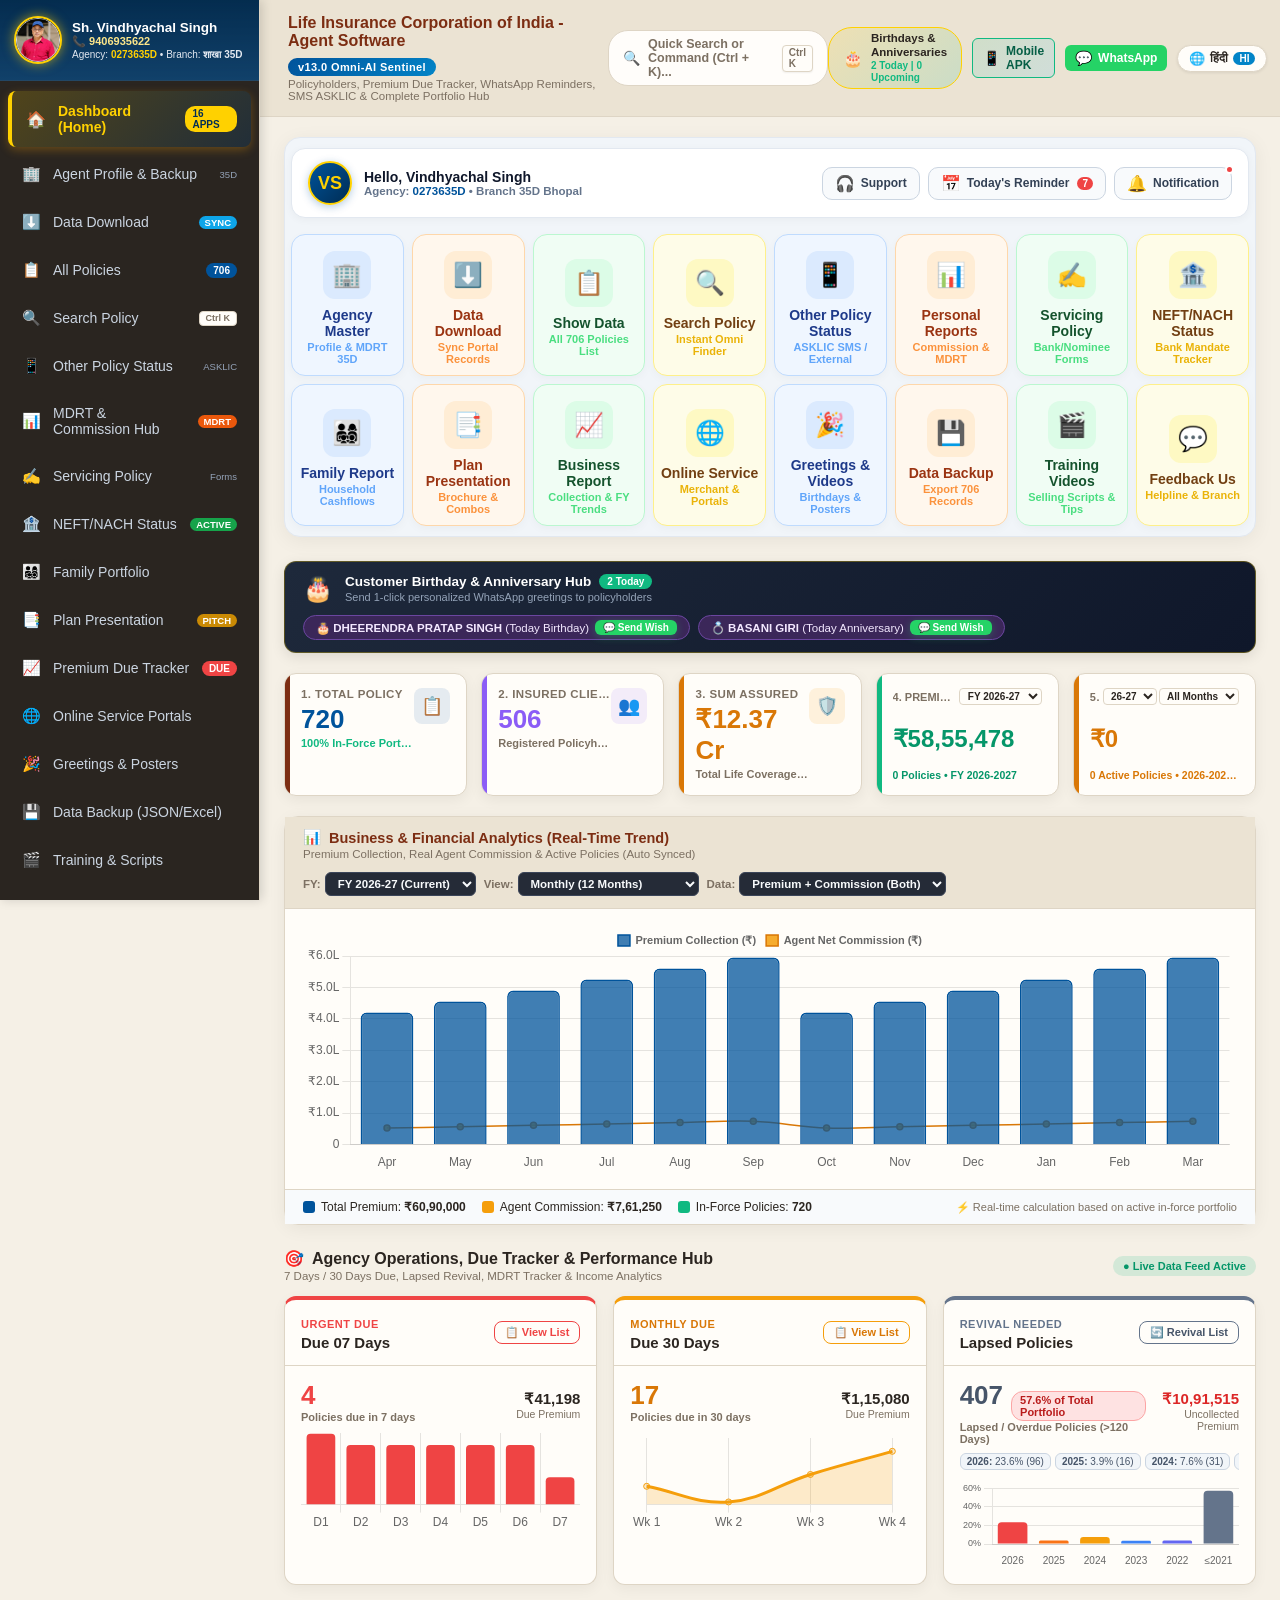
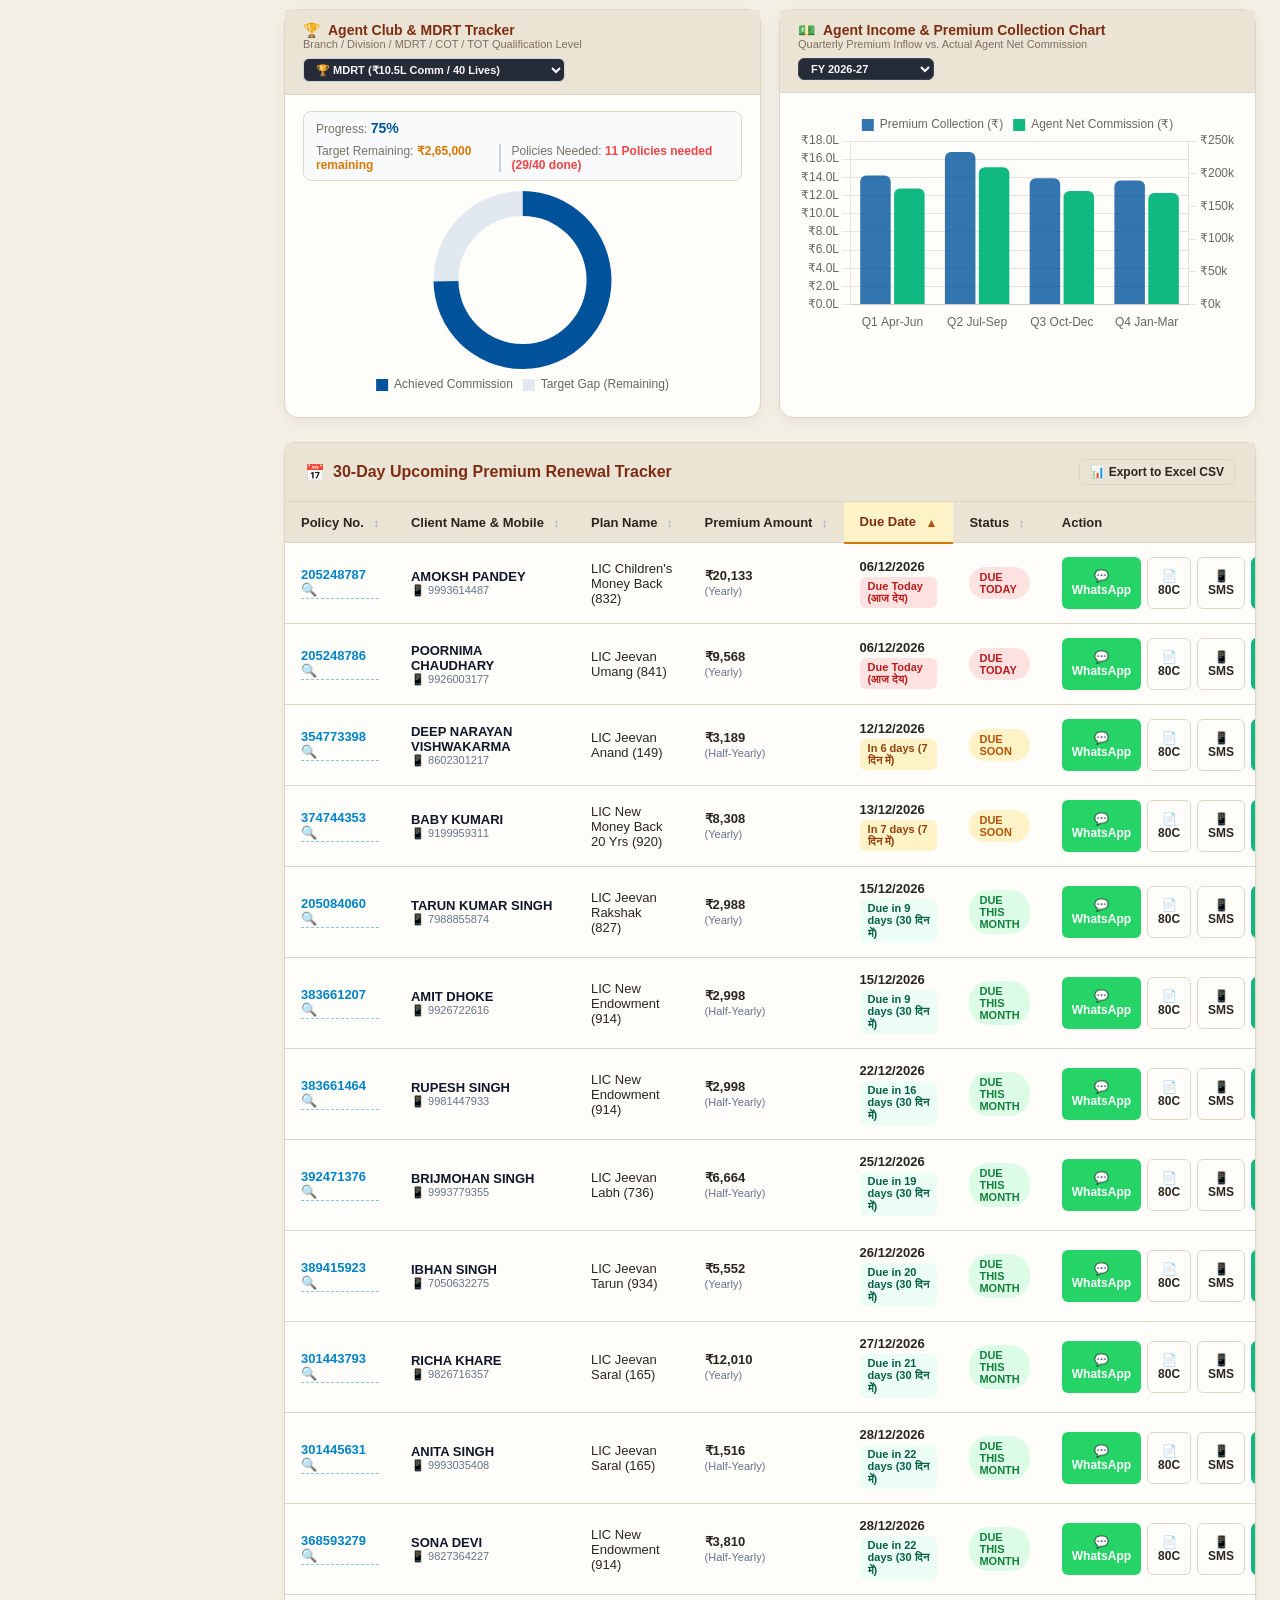
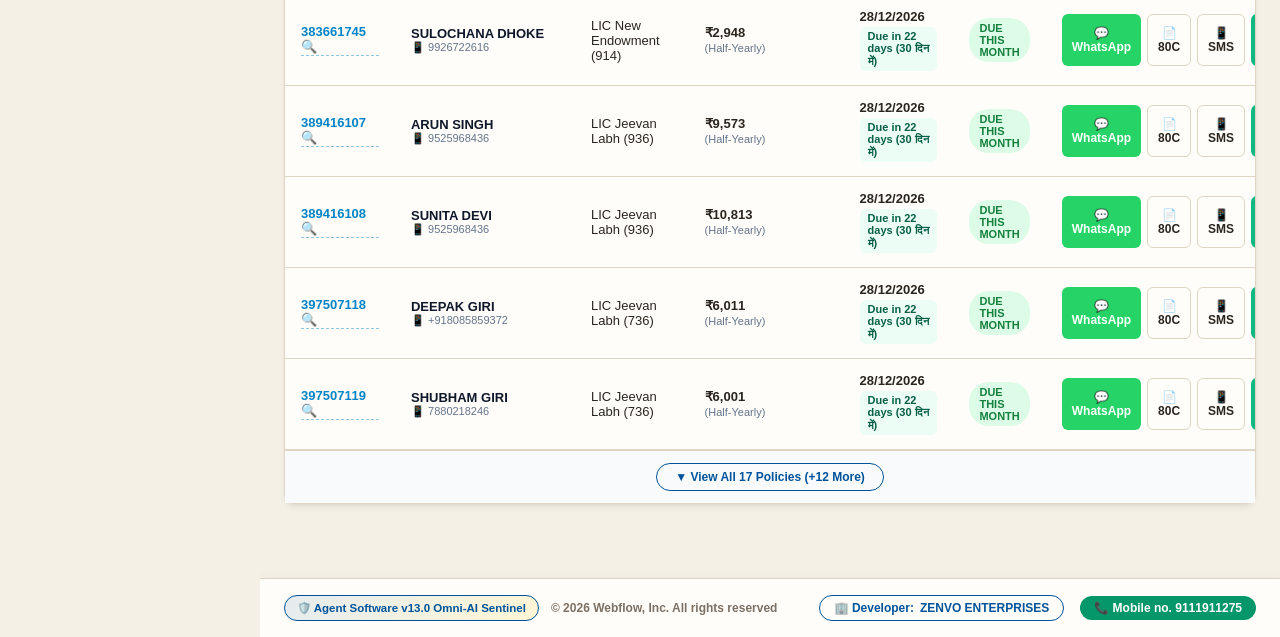
==== index.html @ a11f3ca5 "LIC Agent Software v14.0 Apex Quantum (Ready for Vercel & GitHub Deployment)" ====
﻿<!DOCTYPE html>
<html lang="en">
<head>
  <meta charset="UTF-8">
  <meta name="viewport" content="width=device-width, initial-scale=1.0">
  <title>LIC Agent Software | Life Insurance Corporation of India - Official Portal</title>
  <link rel="stylesheet" href="css/style.css?v=14.0.1793126044_14.0.1793126044_1793125895_1793123561_1793123126_1793122560_12.0">
  <link rel="stylesheet" href="css/mobile_fix.css?v=1793105446">
  <link rel="stylesheet" href="css/mobile_fix.css?v=1793105429">
  <link rel="manifest" href="manifest.json">
  <link rel="apple-touch-icon" href="data/icon-192.png">
  <meta name="apple-mobile-web-app-capable" content="yes">
  <meta name="apple-mobile-web-app-status-bar-style" content="black-translucent">
  <meta name="apple-mobile-web-app-title" content="LIC Agent Pro">
  <meta name="theme-color" content="#00539B">
  <link rel="icon" href="data/icon-192.png">

  <style>
    /* Full Responsive & High-Res PC Grid Styling */
    .leader-app-container {
      width: 100% !important;
      max-width: 100% !important;
      box-sizing: border-box !important;
    }
    .leader-top-bar {
      width: 100% !important;
      box-sizing: border-box !important;
    }
    .leader-16-grid {
      display: grid !important;
      grid-template-columns: repeat(8, 1fr) !important;
      gap: 10px !important;
      width: 100% !important;
      box-sizing: border-box !important;
    }
    @media (max-width: 1400px) {
      .leader-16-grid {
        grid-template-columns: repeat(8, 1fr) !important;
        gap: 8px !important;
      }
    }
    @media (max-width: 1100px) {
      .leader-16-grid {
        grid-template-columns: repeat(4, 1fr) !important;
        gap: 10px !important;
      }
    }
    @media (max-width: 640px) {
      .leader-16-grid {
        grid-template-columns: repeat(2, 1fr) !important;
        gap: 8px !important;
      }
    }
    .leader-tile-card {
      transition: all 0.25s cubic-bezier(0.4, 0, 0.2, 1) !important;
      min-height: 85px !important; padding: 10px 6px !important;
      display: flex !important;
      flex-direction: column !important;
      justify-content: center !important;
    }
    .leader-tile-card:hover {
      transform: translateY(-4px) scale(1.02) !important;
      box-shadow: 0 10px 25px rgba(0,0,0,0.1) !important;
    }
  </style>
</head>

<body>

  <div id="sidebarBackdrop" class="sidebar-backdrop" onclick="toggleMobileSidebar(false)"></div>
<!-- ========================================================================== -->
<!-- COMPONENT: SIDE PANEL (side_panel.html)                                     -->
<!-- Unified 360° Interconnected Agency Workflow Navigation                     -->
<!-- ========================================================================== -->

  <!-- ========================================================================== -->
<!-- COMPONENT: SIDE PANEL (side_panel.html)                                     -->
<!-- Unified & Merged 16-Tile Matching Navigation with Back Navigation          -->
<!-- ========================================================================== -->
<!-- ========================================================================== -->
<!-- COMPONENT: SIDE PANEL (side_panel.html)                                     -->
<!-- Clean, Merged, Un-numbered Sidebar Navigation (No numbers: 1., 2., etc.)     -->
<!-- ========================================================================== -->
<aside class="sidebar" id="sidebar">
  <!-- Brand / Header Profile Badge -->
  <div class="sidebar-header" style="padding:16px 14px; border-bottom:1px solid rgba(255,255,255,0.12); background:linear-gradient(180deg, rgba(0,45,84,0.9) 0%, rgba(0,83,155,0.6) 100%); cursor:pointer;" onclick="switchAppTab('tab-profile')">
    <div style="display:flex; align-items:center; gap:10px;">
      <div style="position:relative; width:48px; height:48px; border-radius:50%; overflow:hidden; border:2px solid #FFD100; box-shadow:0 0 12px rgba(255,209,0,0.6); flex-shrink:0; background:#002D54; display:flex; align-items:center; justify-content:center;">
        <img id="sidebarAgentPhotoImg" src="" alt="Sh. Vindhyachal Singh" style="width:100%; height:100%; object-fit:cover; display:none;">
        <span id="sidebarAgentAvatar" style="font-size:18px; font-weight:900; color:#FFD100;">VS</span>
      </div>
      <div style="overflow:hidden; flex:1;">
        <div id="sidebarAgentName" style="font-size:13.5px; font-weight:800; color:#fff; white-space:nowrap; overflow:hidden; text-overflow:ellipsis;">
          Sh. Vindhyachal Singh
        </div>
        <div id="sidebarAgentMobile" style="font-size:11px; color:#FDE68A; font-weight:700;">
          📞 <span>9406935622</span>
        </div>
        <div style="font-size:10px; color:#E2E8F0; margin-top:1px;">
          Agency: <strong id="sidebarAgentCode" style="color:#FFD100;">0273635D</strong> • Branch: <strong id="sidebarAgentBranch">35D</strong>
        </div>
      </div>
    </div>
  </div>

  <!-- NAVIGATION LIST: CLEAN & NATURAL (NO PREFIX NUMBERS) -->
  <ul class="nav-list" style="padding:10px 8px; margin:0; list-style:none; overflow-y:auto; flex:1;">
    
    <!-- 🏠 HOME / 16-TILE HUB -->
    <li class="nav-item">
      <a class="nav-link active" data-tab="tab-dashboard" onclick="switchAppTab('tab-dashboard')" style="background:linear-gradient(135deg, rgba(255,209,0,0.18) 0%, rgba(0,83,155,0.2) 100%); border-left:4px solid #FFD100; font-weight:800; cursor:pointer;">
        <span style="font-size:16px;">🏠</span>
        <span style="color:#FFD100; font-weight:900;">Dashboard (Home)</span>
        <span class="badge" style="background:#FFD100; color:#002D54; font-size:10px; font-weight:900; margin-left:auto;">16 APPS</span>
      </a>
    </li>

    <!-- AGENCY MASTER -->
    <li class="nav-item">
      <a class="nav-link" data-tab="tab-profile" onclick="switchAppTab('tab-profile')">
        <span style="font-size:15px;">🏢</span>
        <span>Agency Master (Profile)</span>
        <span style="font-size:9.5px; color:#94a3b8; margin-left:auto;">35D</span>
      </a>
    </li>

    <!-- DATA DOWNLOAD -->
    <li class="nav-item">
      <a class="nav-link" onclick="openModal('modalAgencyAutoSync')" style="cursor:pointer;">
        <span style="font-size:15px;">⬇️</span>
        <span>Data Download</span>
        <span class="badge" style="background:#0ea5e9; color:#fff; font-size:9.5px; padding:1px 6px; border-radius:8px; margin-left:auto;">SYNC</span>
      </a>
    </li>

    <!-- ALL POLICIES -->
    <li class="nav-item">
      <a class="nav-link" data-tab="tab-policies" onclick="switchAppTab('tab-policies')">
        <span style="font-size:15px;">📋</span>
        <span>All Policies</span>
        <span class="badge" style="background:#00539B; color:#fff; font-size:10px; font-weight:800; margin-left:auto;" id="sidePoliciesCount">706</span>
      </a>
    </li>

    <!-- SEARCH POLICY -->
    <li class="nav-item">
      <a class="nav-link" onclick="openOmniSearch()" style="cursor:pointer;">
        <span style="font-size:15px;">🔍</span>
        <span>Search Policy</span>
        <span class="spotlight-kbd" style="font-size:9px; margin-left:auto;">Ctrl K</span>
      </a>
    </li>

    <!-- OTHER POLICY STATUS -->
    <li class="nav-item">
      <a class="nav-link" onclick="openOtherPolicyStatusModal()" style="cursor:pointer;">
        <span style="font-size:15px;">📱</span>
        <span>Other Policy Status</span>
        <span style="font-size:9.5px; color:#94a3b8; margin-left:auto;">ASKLIC</span>
      </a>
    </li>

    <!-- MDRT & COMMISSION HUB -->
    <li class="nav-item">
      <a class="nav-link" data-tab="tab-mdrt" onclick="switchAppTab('tab-mdrt')">
        <span style="font-size:15px;">📊</span>
        <span>MDRT & Commission Hub</span>
        <span class="badge" style="background:#ea580c; color:#fff; font-size:9.5px; padding:1px 6px; border-radius:8px; margin-left:auto;">MDRT</span>
      </a>
    </li>

    <!-- SERVICING POLICY -->
    <li class="nav-item">
      <a class="nav-link" onclick="openServicingModal()" style="cursor:pointer;">
        <span style="font-size:15px;">✍️</span>
        <span>Servicing Policy</span>
        <span style="font-size:9.5px; color:#94a3b8; margin-left:auto;">Forms</span>
      </a>
    </li>

    <!-- NEFT / NACH STATUS -->
    <li class="nav-item">
      <a class="nav-link" onclick="openNachModal()" style="cursor:pointer;">
        <span style="font-size:15px;">🏦</span>
        <span>NEFT/NACH Status</span>
        <span class="badge" style="background:#16a34a; color:#fff; font-size:9.5px; padding:1px 6px; border-radius:8px; margin-left:auto;">ACTIVE</span>
      </a>
    </li>

    <!-- FAMILY PORTFOLIO -->
    <li class="nav-item">
      <a class="nav-link" data-tab="tab-families" onclick="switchAppTab('tab-families')">
        <span style="font-size:15px;">👨‍👩‍👧‍👦</span>
        <span>Family Portfolio</span>
      </a>
    </li>

    <!-- PLAN PRESENTATION -->
    <li class="nav-item">
      <a class="nav-link" onclick="openModal('modalPsBrochureStudio')" style="cursor:pointer;">
        <span style="font-size:15px;">📑</span>
        <span>Plan Presentation</span>
        <span class="badge" style="background:#ca8a04; color:#fff; font-size:9.5px; padding:1px 6px; border-radius:8px; margin-left:auto;">PITCH</span>
      </a>
    </li>

    <!-- PREMIUM DUE TRACKER -->
    <li class="nav-item">
      <a class="nav-link" data-tab="tab-due" onclick="switchAppTab('tab-due')">
        <span style="font-size:15px;">📈</span>
        <span>Premium Due Tracker</span>
        <span class="badge" style="background:#ef4444; color:#fff; font-size:10px; font-weight:800; margin-left:auto;" id="sideDueCount">DUE</span>
      </a>
    </li>

    <!-- ONLINE SERVICE PORTALS -->
    <li class="nav-item">
      <a class="nav-link" onclick="openModal('modalLicPortals')" style="cursor:pointer;">
        <span style="font-size:15px;">🌐</span>
        <span>Online Service Portals</span>
      </a>
    </li>

    <!-- GREETINGS & POSTERS -->
    <li class="nav-item">
      <a class="nav-link" onclick="openModal('modalBirthdayGreetings')" style="cursor:pointer;">
        <span style="font-size:15px;">🎉</span>
        <span>Greetings & Posters</span>
      </a>
    </li>

    <!-- DATA BACKUP -->
    <li class="nav-item">
      <a class="nav-link" onclick="exportBackupJson()" style="cursor:pointer;">
        <span style="font-size:15px;">💾</span>
        <span>Data Backup (JSON/Excel)</span>
      </a>
    </li>

    <!-- TRAINING & SCRIPTS -->
    <li class="nav-item">
      <a class="nav-link" onclick="openTrainingVideosModal()" style="cursor:pointer;">
        <span style="font-size:15px;">🎬</span>
        <span>Training & Scripts</span>
      </a>
    </li>

    <!-- FEEDBACK & HELPLINE -->
    <li class="nav-item">
      <a class="nav-link" onclick="openSupportModal()" style="cursor:pointer;">
        <span style="font-size:15px;">💬</span>
        <span>Feedback Us / Helpline</span>
        <span class="badge" style="background:#10b981; color:#fff; font-size:9.5px; padding:1px 6px; border-radius:8px; margin-left:auto;">HELP</span>
      </a>
    </li>

    <!-- ADVANCED TOOLS (COLLAPSIBLE / ACCORDION) -->
    <li class="nav-item has-submenu" id="menuItemAdvancedTools" style="margin-top:10px; border-top:1px dashed rgba(255,255,255,0.15); padding-top:6px;">
      <a class="nav-link" onclick="toggleSidebarSubmenu('submenuAdvancedTools')" style="cursor:pointer; display:flex; justify-content:space-between; align-items:center; opacity:0.85; font-size:12px;">
        <div style="display:flex; align-items:center; gap:8px;">
          <span>🛠️</span>
          <span>More Tools & AI Copilot</span>
        </div>
        <span style="font-size:10px;">▼</span>
      </a>
      <ul class="nav-submenu" id="submenuAdvancedTools" style="display:none; list-style:none; padding-left:14px; margin:4px 0 0 0;">
        <li style="margin-bottom:2px;">
          <a class="nav-link" data-tab="tab-plans" onclick="switchAppTab('tab-plans')" style="font-size:12px; padding:5px 8px;">
            <span>🧮</span>
            <span>All LIC Plans Calculator</span>
          </a>
        </li>
        <li style="margin-bottom:2px;">
          <a class="nav-link" data-tab="tab-customers" onclick="switchAppTab('tab-customers')" style="font-size:12px; padding:5px 8px;">
            <span>👥</span>
            <span>Policyholders (Clients)</span>
          </a>
        </li>
        <li style="margin-bottom:2px;">
          <a class="nav-link" data-tab="tab-maturity" onclick="switchAppTab('tab-maturity')" style="font-size:12px; padding:5px 8px;">
            <span>💰</span>
            <span>Maturity & SB Claims</span>
          </a>
        </li>
        <li style="margin-bottom:2px;">
          <a class="nav-link" data-tab="tab-payments" onclick="switchAppTab('tab-payments')" style="font-size:12px; padding:5px 8px;">
            <span>📄</span>
            <span>Payment Receipts Tracker</span>
          </a>
        </li>
        <li style="margin-bottom:2px;">
          <a class="nav-link" data-tab="tab-ai-copilot" onclick="switchAppTab('tab-ai-copilot')" style="font-size:12px; padding:5px 8px;">
            <span>🤖</span>
            <span>AI Copilot & HLV Desk</span>
          </a>
        </li>
        <li style="margin-bottom:2px;">
          <a class="nav-link" data-tab="tab-v12-genesis" onclick="switchAppTab('tab-v12-genesis')" style="font-size:12px; padding:5px 8px;">
            <span>📡</span>
            <span>Agency Radar Field Desk</span>
          </a>
        </li>
      </ul>
    </li>

  </ul>
</aside>



  <div class="main-wrapper">
  <header class="topbar">
  <!-- Left Side: Life Insurance Corporation of India -->
  <div style="display:flex; align-items:center; gap:12px; min-width:320px;">
    <button type="button" class="mobile-menu-btn" onclick="toggleMobileSidebar()" title="Toggle Sidebar">☰</button>
    <div class="page-title">
      <h1 style="font-size:16px; font-weight:800; margin:0; display:flex; align-items:center; gap:8px; flex-wrap:wrap;">
        <span style="color:var(--lic-blue);">Life Insurance Corporation of India</span>
        <span id="appHeaderVersionBadge" class="app-version-badge version-tag" style="font-size:11px; background:linear-gradient(135deg, #00539B, #0284c7); color:#fff; padding:3px 10px; border-radius:12px; font-weight:800; letter-spacing:0.4px;">v14.0 Apex Quantum</span>
      </h1>
      <p style="font-size:11.5px; color:var(--text-muted); margin:2px 0 0 0;">Branch 35D, Bhopal Division • Agent: Sh. Vindhyachal Singh (0273635D) • ✉️ vindhyachal02@gmail.com</p>
    </div>
  </div>

  <!-- Center: Quick Search (Spotlight Ctrl + K) -->
  <div class="topbar-spotlight-pill" onclick="openOmniSearch()" title="Quick Search Policies & Clients (Ctrl + K)" style="max-width:320px; flex:1;">
    <span style="font-size:14px; color:var(--lic-blue);">🔍</span>
    <span style="font-size:12.5px; color:var(--text-muted); font-weight:600;">Quick Search or Command (Ctrl + K)...</span>
    <kbd class="spotlight-kbd">Ctrl K</kbd>
  </div>

  <!-- Right Side: Birthdays, APK Download, WhatsApp, Language -->
  <div class="topbar-actions" style="display:flex; align-items:center; gap:10px;">
    
    <!-- Customer Birthdays and Anniversaries -->
    <div id="topHeaderBirthdayWidget" style="display:flex; align-items:center; gap:8px; background:linear-gradient(135deg, rgba(255,209,0,0.15) 0%, rgba(16,185,129,0.15) 100%); border:1px solid #FFD100; border-radius:24px; padding:4px 14px; cursor:pointer;" onclick="openBirthdayAnniversaryModal()" title="View Customer Birthdays and Anniversaries">
      <span style="font-size:16px;" class="greeting-icon-pulse">🎂</span>
      <div style="text-align:left; line-height:1.2;">
        <div style="font-size:11.5px; font-weight:800; color:var(--text-primary);">Birthdays & Anniversaries</div>
        <div style="font-size:10px; color:#10B981; font-weight:700;" id="topHeaderBdayCount">Checking...</div>
      </div>
    </div>

    <!-- Mobile APK Download Button -->
    <a href="/LIC_Agent_0273635D_Mobile.apk" download class="btn btn-outline btn-sm" style="display:flex; align-items:center; gap:6px; background:linear-gradient(135deg, rgba(16,185,129,0.12) 0%, rgba(56,189,248,0.15) 100%); border:1px solid #10b981; color:#065f46; font-weight:700; text-decoration:none;" title="Download Android Mobile APK">
      <span style="font-size:14px;">📱</span>
      <span>Mobile APK</span>
    </a>

    <!-- WhatsApp Integration Quick Button -->
    <button type="button" class="btn btn-primary btn-sm" onclick="openWhatsAppComposerModal()" style="display:flex; align-items:center; gap:6px; background:#25D366; border-color:#25D366; font-weight:700; color:#fff;" title="WhatsApp Integration - Send Instant Message">
      <span style="font-size:14px;">💬</span>
      <span>WhatsApp</span>
    </button>

    <!-- Language Switcher Button -->
    <button type="button" class="btn btn-outline btn-sm lang-toggle-btn" id="btnLangToggle" onclick="toggleAppLanguage()" title="Switch Language (English / Hindi)">
      <span style="font-size:13px;">🌐</span>
      <span id="langToggleText" style="font-weight:700;">हिंदी</span>
      <span class="lang-badge" id="langToggleBadge">HI</span>
    </button>
  </div>
</header>

  <main class="content-body">

      <!-- 1. DASHBOARD TAB -->
      <section id="tab-dashboard" class="tab-pane active">

  
  <!-- 📱 MOBILE LEADER APP 16-TILE HUB (SCREENSHOT 1 VIEW) -->
  <div class="leader-hub-wrapper" style="display:block !important; width:100%; margin-bottom:20px;">
<!-- LIC LEADER APP 16-TILE GRID & QUICK ACTION BAR (PIXEL-PERFECT AS PER MOBILE SCREENSHOT) -->
<div class="leader-app-container" style="background:#f1f5f9; border-radius:16px; padding:10px 6px; margin-bottom:24px; box-shadow:0 4px 20px rgba(0,0,0,0.06); border:1px solid #e2e8f0;">
  
  <!-- 1. TOP HEADER QUICK ACTION BAR -->
  <div class="leader-top-bar" style="background:#ffffff; border-radius:14px; padding:12px 16px; display:flex; justify-content:space-between; align-items:center; flex-wrap:wrap; gap:12px; box-shadow:0 2px 8px rgba(0,0,0,0.04); margin-bottom:16px; border:1px solid #e2e8f0;">
    <!-- Left: Agent Initials & Name -->
    <div style="display:flex; align-items:center; gap:12px; cursor:pointer;" onclick="switchAppTab('tab-profile')">
      <div style="width:44px; height:44px; border-radius:50%; background:linear-gradient(135deg, #00539b 0%, #002d54 100%); color:#ffd100; display:flex; align-items:center; justify-content:center; font-size:18px; font-weight:900; border:2px solid #ffd100; box-shadow:0 2px 8px rgba(0,83,155,0.3);">
        VS
      </div>
      <div>
        <div style="font-size:14px; font-weight:800; color:#0f172a; line-height:1.2;">Hello, Vindhyachal Singh</div>
        <div style="font-size:11.5px; color:#64748b; font-weight:600;">Agency: <span style="color:#00539b; font-weight:800;">0273635D</span> • Branch 35D Bhopal</div>
      </div>
    </div>

    <!-- Right: 3 Quick Action Pills (Support, Today's Reminder, Notification) -->
    <div style="display:flex; align-items:center; gap:8px;">
      <button type="button" class="leader-quick-btn" onclick="openSupportModal()" title="Support Helpline" style="background:#f8fafc; border:1px solid #cbd5e1; border-radius:10px; padding:6px 12px; display:flex; align-items:center; gap:6px; cursor:pointer; font-weight:700; font-size:12px; color:#334155; transition:all 0.2s ease;">
        <span style="font-size:16px;">🎧</span>
        <span>Support</span>
      </button>

      <button type="button" class="leader-quick-btn" onclick="openReminderModal()" title="Today's Reminders" style="background:#f8fafc; border:1px solid #cbd5e1; border-radius:10px; padding:6px 12px; display:flex; align-items:center; gap:6px; cursor:pointer; font-weight:700; font-size:12px; color:#334155; position:relative; transition:all 0.2s ease;">
        <span style="font-size:16px;">📅</span>
        <span>Today's Reminder</span>
        <span style="background:#ef4444; color:#fff; font-size:10px; font-weight:800; padding:1px 5px; border-radius:10px; margin-left:2px;">7</span>
      </button>

      <button type="button" class="leader-quick-btn" onclick="openNotificationModal()" title="Notifications" style="background:#f8fafc; border:1px solid #cbd5e1; border-radius:10px; padding:6px 12px; display:flex; align-items:center; gap:6px; cursor:pointer; font-weight:700; font-size:12px; color:#334155; position:relative; transition:all 0.2s ease;">
        <span style="font-size:16px;">🔔</span>
        <span>Notification</span>
        <span style="position:absolute; top:-3px; right:-3px; width:9px; height:9px; background:#ef4444; border-radius:50%; border:2px solid #fff;"></span>
      </button>
    </div>
  </div>

  <!-- 2. 16 COLOR-CODED 3D CARDS GRID -->
  <div class="leader-16-grid" style="display:grid; grid-template-columns:repeat(auto-fill, minmax(210px, 1fr)); gap:14px;">
    
    <!-- 1. Agency Master -->
    <div class="leader-tile-card tile-blue" onclick="switchAppTab('tab-profile')" style="background:#eff6ff; border:1px solid #bfdbfe; border-radius:14px; padding:10px 6px; position:relative; cursor:pointer; box-shadow:0 3px 10px rgba(0,0,0,0.03); transition:transform 0.2s, box-shadow 0.2s;">
      <div style="display:flex; flex-direction:column; align-items:center; text-align:center; padding-top:6px;">
        <div style="width:48px; height:48px; border-radius:12px; background:#dbeafe; display:flex; align-items:center; justify-content:center; font-size:24px; margin-bottom:8px;">🏢</div>
        <div style="font-weight:800; color:#1e3a8a; font-size:14px;">Agency Master</div>
        <div style="font-size:11px; color:#60a5fa; font-weight:600; margin-top:2px;">Profile & MDRT 35D</div>
      </div>
    </div>

    <!-- 2. Data Download -->
    <div class="leader-tile-card tile-peach" onclick="openModal('modalAgencyAutoSync')" style="background:#fff7ed; border:1px solid #fed7aa; border-radius:14px; padding:10px 6px; position:relative; cursor:pointer; box-shadow:0 3px 10px rgba(0,0,0,0.03); transition:transform 0.2s, box-shadow 0.2s;">
      <div style="display:flex; flex-direction:column; align-items:center; text-align:center; padding-top:6px;">
        <div style="width:48px; height:48px; border-radius:12px; background:#ffedd5; display:flex; align-items:center; justify-content:center; font-size:24px; margin-bottom:8px;">⬇️</div>
        <div style="font-weight:800; color:#9a3412; font-size:14px;">Data Download</div>
        <div style="font-size:11px; color:#fb923c; font-weight:600; margin-top:2px;">Sync Portal Records</div>
      </div>
    </div>

    <!-- 3. Show Data -->
    <div class="leader-tile-card tile-green" onclick="switchAppTab('tab-policies')" style="background:#f0fdf4; border:1px solid #bbf7d0; border-radius:14px; padding:10px 6px; position:relative; cursor:pointer; box-shadow:0 3px 10px rgba(0,0,0,0.03); transition:transform 0.2s, box-shadow 0.2s;">
      <div style="display:flex; flex-direction:column; align-items:center; text-align:center; padding-top:6px;">
        <div style="width:48px; height:48px; border-radius:12px; background:#dcfce7; display:flex; align-items:center; justify-content:center; font-size:24px; margin-bottom:8px;">📋</div>
        <div style="font-weight:800; color:#14532d; font-size:14px;">Show Data</div>
        <div style="font-size:11px; color:#4ade80; font-weight:600; margin-top:2px;">All 706 Policies List</div>
      </div>
    </div>

    <!-- 4. Search Policy -->
    <div class="leader-tile-card tile-yellow" onclick="openOmniSearch()" style="background:#fefce8; border:1px solid #fef08a; border-radius:14px; padding:10px 6px; position:relative; cursor:pointer; box-shadow:0 3px 10px rgba(0,0,0,0.03); transition:transform 0.2s, box-shadow 0.2s;">
      <div style="display:flex; flex-direction:column; align-items:center; text-align:center; padding-top:6px;">
        <div style="width:48px; height:48px; border-radius:12px; background:#fef9c3; display:flex; align-items:center; justify-content:center; font-size:24px; margin-bottom:8px;">🔍</div>
        <div style="font-weight:800; color:#713f12; font-size:14px;">Search Policy</div>
        <div style="font-size:11px; color:#eab308; font-weight:600; margin-top:2px;">Instant Omni Finder</div>
      </div>
    </div>

    <!-- 5. Other Policy Status -->
    <div class="leader-tile-card tile-blue" onclick="openOtherPolicyStatusModal()" style="background:#eff6ff; border:1px solid #bfdbfe; border-radius:14px; padding:10px 6px; position:relative; cursor:pointer; box-shadow:0 3px 10px rgba(0,0,0,0.03); transition:transform 0.2s, box-shadow 0.2s;">
      <div style="display:flex; flex-direction:column; align-items:center; text-align:center; padding-top:6px;">
        <div style="width:48px; height:48px; border-radius:12px; background:#dbeafe; display:flex; align-items:center; justify-content:center; font-size:24px; margin-bottom:8px;">📱</div>
        <div style="font-weight:800; color:#1e3a8a; font-size:14px;">Other Policy Status</div>
        <div style="font-size:11px; color:#60a5fa; font-weight:600; margin-top:2px;">ASKLIC SMS / External</div>
      </div>
    </div>

    <!-- 6. Personal Reports -->
    <div class="leader-tile-card tile-peach" onclick="switchAppTab('tab-mdrt')" style="background:#fff7ed; border:1px solid #fed7aa; border-radius:14px; padding:10px 6px; position:relative; cursor:pointer; box-shadow:0 3px 10px rgba(0,0,0,0.03); transition:transform 0.2s, box-shadow 0.2s;">
      <div style="display:flex; flex-direction:column; align-items:center; text-align:center; padding-top:6px;">
        <div style="width:48px; height:48px; border-radius:12px; background:#ffedd5; display:flex; align-items:center; justify-content:center; font-size:24px; margin-bottom:8px;">📊</div>
        <div style="font-weight:800; color:#9a3412; font-size:14px;">Personal Reports</div>
        <div style="font-size:11px; color:#fb923c; font-weight:600; margin-top:2px;">Commission & MDRT</div>
      </div>
    </div>

    <!-- 7. Servicing Policy -->
    <div class="leader-tile-card tile-green" onclick="openServicingModal()" style="background:#f0fdf4; border:1px solid #bbf7d0; border-radius:14px; padding:10px 6px; position:relative; cursor:pointer; box-shadow:0 3px 10px rgba(0,0,0,0.03); transition:transform 0.2s, box-shadow 0.2s;">
      <div style="display:flex; flex-direction:column; align-items:center; text-align:center; padding-top:6px;">
        <div style="width:48px; height:48px; border-radius:12px; background:#dcfce7; display:flex; align-items:center; justify-content:center; font-size:24px; margin-bottom:8px;">✍️</div>
        <div style="font-weight:800; color:#14532d; font-size:14px;">Servicing Policy</div>
        <div style="font-size:11px; color:#4ade80; font-weight:600; margin-top:2px;">Bank/Nominee Forms</div>
      </div>
    </div>

    <!-- 8. NEFT/NACH Status -->
    <div class="leader-tile-card tile-yellow" onclick="openNachModal()" style="background:#fefce8; border:1px solid #fef08a; border-radius:14px; padding:10px 6px; position:relative; cursor:pointer; box-shadow:0 3px 10px rgba(0,0,0,0.03); transition:transform 0.2s, box-shadow 0.2s;">
      <div style="display:flex; flex-direction:column; align-items:center; text-align:center; padding-top:6px;">
        <div style="width:48px; height:48px; border-radius:12px; background:#fef9c3; display:flex; align-items:center; justify-content:center; font-size:24px; margin-bottom:8px;">🏦</div>
        <div style="font-weight:800; color:#713f12; font-size:14px;">NEFT/NACH Status</div>
        <div style="font-size:11px; color:#eab308; font-weight:600; margin-top:2px;">Bank Mandate Tracker</div>
      </div>
    </div>

    <!-- 9. Family Report -->
    <div class="leader-tile-card tile-blue" onclick="switchAppTab('tab-families')" style="background:#eff6ff; border:1px solid #bfdbfe; border-radius:14px; padding:10px 6px; position:relative; cursor:pointer; box-shadow:0 3px 10px rgba(0,0,0,0.03); transition:transform 0.2s, box-shadow 0.2s;">
      <div style="display:flex; flex-direction:column; align-items:center; text-align:center; padding-top:6px;">
        <div style="width:48px; height:48px; border-radius:12px; background:#dbeafe; display:flex; align-items:center; justify-content:center; font-size:24px; margin-bottom:8px;">👨‍👩‍👧‍👦</div>
        <div style="font-weight:800; color:#1e3a8a; font-size:14px;">Family Report</div>
        <div style="font-size:11px; color:#60a5fa; font-weight:600; margin-top:2px;">Household Cashflows</div>
      </div>
    </div>

    <!-- 10. Plan Presentation -->
    <div class="leader-tile-card tile-peach" onclick="openModal('modalPsBrochureStudio')" style="background:#fff7ed; border:1px solid #fed7aa; border-radius:14px; padding:10px 6px; position:relative; cursor:pointer; box-shadow:0 3px 10px rgba(0,0,0,0.03); transition:transform 0.2s, box-shadow 0.2s;">
      <div style="display:flex; flex-direction:column; align-items:center; text-align:center; padding-top:6px;">
        <div style="width:48px; height:48px; border-radius:12px; background:#ffedd5; display:flex; align-items:center; justify-content:center; font-size:24px; margin-bottom:8px;">📑</div>
        <div style="font-weight:800; color:#9a3412; font-size:14px;">Plan Presentation</div>
        <div style="font-size:11px; color:#fb923c; font-weight:600; margin-top:2px;">Brochure & Combos</div>
      </div>
    </div>

    <!-- 11. Business Report -->
    <div class="leader-tile-card tile-green" onclick="switchAppTab('tab-dashboard')" style="background:#f0fdf4; border:1px solid #bbf7d0; border-radius:14px; padding:10px 6px; position:relative; cursor:pointer; box-shadow:0 3px 10px rgba(0,0,0,0.03); transition:transform 0.2s, box-shadow 0.2s;">
      <div style="display:flex; flex-direction:column; align-items:center; text-align:center; padding-top:6px;">
        <div style="width:48px; height:48px; border-radius:12px; background:#dcfce7; display:flex; align-items:center; justify-content:center; font-size:24px; margin-bottom:8px;">📈</div>
        <div style="font-weight:800; color:#14532d; font-size:14px;">Business Report</div>
        <div style="font-size:11px; color:#4ade80; font-weight:600; margin-top:2px;">Collection & FY Trends</div>
      </div>
    </div>

    <!-- 12. Online Service -->
    <div class="leader-tile-card tile-yellow" onclick="openModal('modalLicPortals')" style="background:#fefce8; border:1px solid #fef08a; border-radius:14px; padding:10px 6px; position:relative; cursor:pointer; box-shadow:0 3px 10px rgba(0,0,0,0.03); transition:transform 0.2s, box-shadow 0.2s;">
      <div style="display:flex; flex-direction:column; align-items:center; text-align:center; padding-top:6px;">
        <div style="width:48px; height:48px; border-radius:12px; background:#fef9c3; display:flex; align-items:center; justify-content:center; font-size:24px; margin-bottom:8px;">🌐</div>
        <div style="font-weight:800; color:#713f12; font-size:14px;">Online Service</div>
        <div style="font-size:11px; color:#eab308; font-weight:600; margin-top:2px;">Merchant & Portals</div>
      </div>
    </div>

    <!-- 13. Greetings & Videos -->
    <div class="leader-tile-card tile-blue" onclick="openModal('modalBirthdayGreetings')" style="background:#eff6ff; border:1px solid #bfdbfe; border-radius:14px; padding:10px 6px; position:relative; cursor:pointer; box-shadow:0 3px 10px rgba(0,0,0,0.03); transition:transform 0.2s, box-shadow 0.2s;">
      <div style="display:flex; flex-direction:column; align-items:center; text-align:center; padding-top:6px;">
        <div style="width:48px; height:48px; border-radius:12px; background:#dbeafe; display:flex; align-items:center; justify-content:center; font-size:24px; margin-bottom:8px;">🎉</div>
        <div style="font-weight:800; color:#1e3a8a; font-size:14px;">Greetings & Videos</div>
        <div style="font-size:11px; color:#60a5fa; font-weight:600; margin-top:2px;">Birthdays & Posters</div>
      </div>
    </div>

    <!-- 14. Data Backup -->
    <div class="leader-tile-card tile-peach" onclick="exportBackupJson()" style="background:#fff7ed; border:1px solid #fed7aa; border-radius:14px; padding:10px 6px; position:relative; cursor:pointer; box-shadow:0 3px 10px rgba(0,0,0,0.03); transition:transform 0.2s, box-shadow 0.2s;">
      <div style="display:flex; flex-direction:column; align-items:center; text-align:center; padding-top:6px;">
        <div style="width:48px; height:48px; border-radius:12px; background:#ffedd5; display:flex; align-items:center; justify-content:center; font-size:24px; margin-bottom:8px;">💾</div>
        <div style="font-weight:800; color:#9a3412; font-size:14px;">Data Backup</div>
        <div style="font-size:11px; color:#fb923c; font-weight:600; margin-top:2px;">Export 706 Records</div>
      </div>
    </div>

    <!-- 15. Training Videos -->
    <div class="leader-tile-card tile-green" onclick="openTrainingVideosModal()" style="background:#f0fdf4; border:1px solid #bbf7d0; border-radius:14px; padding:10px 6px; position:relative; cursor:pointer; box-shadow:0 3px 10px rgba(0,0,0,0.03); transition:transform 0.2s, box-shadow 0.2s;">
      <div style="display:flex; flex-direction:column; align-items:center; text-align:center; padding-top:6px;">
        <div style="width:48px; height:48px; border-radius:12px; background:#dcfce7; display:flex; align-items:center; justify-content:center; font-size:24px; margin-bottom:8px;">🎬</div>
        <div style="font-weight:800; color:#14532d; font-size:14px;">Training Videos</div>
        <div style="font-size:11px; color:#4ade80; font-weight:600; margin-top:2px;">Selling Scripts & Tips</div>
      </div>
    </div>

    <!-- 16. Feedback Us -->
    <div class="leader-tile-card tile-yellow" onclick="openSupportModal()" style="background:#fefce8; border:1px solid #fef08a; border-radius:14px; padding:10px 6px; position:relative; cursor:pointer; box-shadow:0 3px 10px rgba(0,0,0,0.03); transition:transform 0.2s, box-shadow 0.2s;">
      <div style="display:flex; flex-direction:column; align-items:center; text-align:center; padding-top:6px;">
        <div style="width:48px; height:48px; border-radius:12px; background:#fef9c3; display:flex; align-items:center; justify-content:center; font-size:24px; margin-bottom:8px;">💬</div>
        <div style="font-weight:800; color:#713f12; font-size:14px;">Feedback Us</div>
        <div style="font-size:11px; color:#eab308; font-weight:600; margin-top:2px;">Helpline & Branch</div>
      </div>
    </div>

  </div>
</div>

<!-- ========================================== -->
<!-- MODALS FOR LEADER HUB COMPONENT -->
<!-- ========================================== -->

<!-- Modal: Support & Feedback -->
<div id="modalLeaderSupport" class="modal" style="display:none; position:fixed; inset:0; z-index:99999; background:rgba(15,23,42,0.7); backdrop-filter:blur(4px); align-items:center; justify-content:center; padding:10px 6px;">
  <div style="background:#fff; border-radius:16px; width:100%; max-width:520px; box-shadow:0 20px 40px rgba(0,0,0,0.3); overflow:hidden; border-top:5px solid #00539b;">
    <div style="background:linear-gradient(135deg, #00539b 0%, #002d54 100%); color:#fff; padding:16px 20px; display:flex; justify-content:space-between; align-items:center;">
      <h3 style="margin:0; font-size:16px; font-weight:800; display:flex; align-items:center; gap:8px;">
        <span>🎧</span> अभिकर्ता सहायता एवं फीडबैक (Agent Support)
      </h3>
      <button type="button" onclick="document.getElementById('modalLeaderSupport').style.display='none'" style="background:none; border:none; color:#fff; font-size:20px; cursor:pointer;">✕</button>
    </div>
    <div style="padding:20px;">
      <div style="text-align:center; margin-bottom:16px;">
        <div style="font-size:36px; margin-bottom:6px;">👨‍💼</div>
        <h4 style="margin:0; font-size:16px; color:#0f172a;">श्री विंध्याचल सिंह (मुख्य अभिकर्ता)</h4>
        <div style="font-size:12px; color:#64748b;">एजेंसी कोड: <strong>0273635D</strong> • शाखा 35D, भोपाल</div>
      </div>
      <div style="background:#f8fafc; border:1px solid #e2e8f0; border-radius:10px; padding:14px; margin-bottom:16px;">
        <div style="font-size:12.5px; color:#334155; margin-bottom:8px;"><strong>📞 फ़ोन कॉल:</strong> <a href="tel:9406935622" style="color:#00539b; font-weight:700;">+91 9406935622</a></div>
        <div style="font-size:12.5px; color:#334155; margin-bottom:8px;"><strong>✉️ ईमेल:</strong> <a href="mailto:vindhyachal02@gmail.com" style="color:#00539b; font-weight:700;">vindhyachal02@gmail.com</a></div>
        <div style="font-size:12.5px; color:#334155;"><strong>🏢 शाखा कार्यालय:</strong> LIC मंडल कार्यालय शाखा 35D, भोपाल मंडल</div>
      </div>
      <div style="display:flex; gap:10px;">
        <a href="https://wa.me/919406935622?text=नमस्ते%20विंध्याचल%20जी,%20LIC%20पोर्टल%20सहायता%20हेतु%20संदेश।" target="_blank" class="btn btn-gold" style="flex:1; text-align:center; padding:10px; text-decoration:none; font-weight:800;">
          💬 WhatsApp सहायता
        </a>
        <button type="button" class="btn btn-secondary" onclick="document.getElementById('modalLeaderSupport').style.display='none'" style="flex:1; padding:10px;">
          बंद करें
        </button>
      </div>
    </div>
  </div>
</div>

<!-- Modal: Today's Reminders -->
<div id="modalLeaderReminder" class="modal" style="display:none; position:fixed; inset:0; z-index:99999; background:rgba(15,23,42,0.7); backdrop-filter:blur(4px); align-items:center; justify-content:center; padding:10px 6px;">
  <div style="background:#fff; border-radius:16px; width:100%; max-width:640px; max-height:85vh; display:flex; flex-direction:column; box-shadow:0 20px 40px rgba(0,0,0,0.3); overflow:hidden; border-top:5px solid #f59e0b;">
    <div style="background:linear-gradient(135deg, #d97706 0%, #b45309 100%); color:#fff; padding:16px 20px; display:flex; justify-content:space-between; align-items:center;">
      <h3 style="margin:0; font-size:16px; font-weight:800; display:flex; align-items:center; gap:8px;">
        <span>📅</span> आज के महत्वपूर्ण रिमाइंडर्स (Due & FUP Tracker)
      </h3>
      <button type="button" onclick="document.getElementById('modalLeaderReminder').style.display='none'" style="background:none; border:none; color:#fff; font-size:20px; cursor:pointer;">✕</button>
    </div>
    <div id="leaderRemindersList" style="padding:10px 6px; overflow-y:auto; flex:1;">
      <!-- Dynamic list -->
    </div>
    <div style="padding:12px 16px; background:#f8fafc; border-top:1px solid #e2e8f0; display:flex; justify-content:space-between; align-items:center;">
      <button type="button" class="btn btn-gold" onclick="document.getElementById('modalLeaderReminder').style.display='none'; switchAppTab('tab-due')" style="font-size:12px; font-weight:800;">
        📊 सभी ड्यू पॉलिसियां देखें
      </button>
      <button type="button" class="btn btn-secondary" onclick="document.getElementById('modalLeaderReminder').style.display='none'" style="font-size:12px;">
        बंद करें
      </button>
    </div>
  </div>
</div>

<!-- Modal: Notifications -->
<div id="modalLeaderNotifications" class="modal" style="display:none; position:fixed; inset:0; z-index:99999; background:rgba(15,23,42,0.7); backdrop-filter:blur(4px); align-items:center; justify-content:center; padding:10px 6px;">
  <div style="background:#fff; border-radius:16px; width:100%; max-width:550px; box-shadow:0 20px 40px rgba(0,0,0,0.3); overflow:hidden; border-top:5px solid #10b981;">
    <div style="background:linear-gradient(135deg, #059669 0%, #047857 100%); color:#fff; padding:16px 20px; display:flex; justify-content:space-between; align-items:center;">
      <h3 style="margin:0; font-size:16px; font-weight:800; display:flex; align-items:center; gap:8px;">
        <span>🔔</span> एजेंसी अपडेट एवं सूचनाएं (Notifications)
      </h3>
      <button type="button" onclick="document.getElementById('modalLeaderNotifications').style.display='none'" style="background:none; border:none; color:#fff; font-size:20px; cursor:pointer;">✕</button>
    </div>
    <div id="leaderNotificationsList" style="padding:10px 6px; max-height:60vh; overflow-y:auto;">
      <!-- Dynamic notifications -->
    </div>
    <div style="padding:12px 16px; background:#f8fafc; border-top:1px solid #e2e8f0; text-align:right;">
      <button type="button" class="btn btn-secondary" onclick="document.getElementById('modalLeaderNotifications').style.display='none'" style="font-size:12px;">
        बंद करें
      </button>
    </div>
  </div>
</div>

<!-- Modal: NEFT / NACH Status Tracker -->
<div id="modalNachStatus" class="modal" style="display:none; position:fixed; inset:0; z-index:99999; background:rgba(15,23,42,0.7); backdrop-filter:blur(4px); align-items:center; justify-content:center; padding:10px 6px;">
  <div style="background:#fff; border-radius:16px; width:100%; max-width:850px; max-height:85vh; display:flex; flex-direction:column; box-shadow:0 20px 40px rgba(0,0,0,0.3); overflow:hidden; border-top:5px solid #ca8a04;">
    <div style="background:linear-gradient(135deg, #00539b 0%, #002d54 100%); color:#fff; padding:16px 20px; display:flex; justify-content:space-between; align-items:center;">
      <h3 style="margin:0; font-size:16px; font-weight:800; display:flex; align-items:center; gap:8px;">
        <span>🏦</span> बैंक NACH एवं ECS मैंडेट स्टेटस ट्रैकर
      </h3>
      <button type="button" onclick="document.getElementById('modalNachStatus').style.display='none'" style="background:none; border:none; color:#fff; font-size:20px; cursor:pointer;">✕</button>
    </div>
    <div style="padding:16px 20px; background:#f8fafc; border-bottom:1px solid #e2e8f0; display:flex; justify-content:space-between; align-items:center; flex-wrap:wrap; gap:10px;">
      <div>
        <span style="font-size:12px; font-weight:700; color:#334155;">मासिक ऑटो-डेबिट एवं बैंक मैंडेट पंजीकृत पॉलिसियां</span>
      </div>
      <span class="badge" style="background:#10b981; color:#fff; font-weight:800; padding:4px 10px; border-radius:8px;">100% बैंक सत्यापित</span>
    </div>
    <div style="padding:10px 6px; overflow-y:auto; flex:1;">
      <table style="width:100%; border-collapse:collapse; font-size:12.5px;">
        <thead>
          <tr style="background:#f1f5f9; color:#475569; text-align:left;">
            <th style="padding:10px;">#</th>
            <th style="padding:10px;">पॉलिसी नं.</th>
            <th style="padding:10px;">पॉलिसीधारक</th>
            <th style="padding:10px;">प्लान</th>
            <th style="padding:10px;">मोड</th>
            <th style="padding:10px;">प्रीमियम</th>
            <th style="padding:10px;">NACH स्थिति</th>
            <th style="padding:10px;">कार्यवाही</th>
          </tr>
        </thead>
        <tbody id="nachStatusTableBody">
          <!-- Populated by JS -->
        </tbody>
      </table>
    </div>
    <div style="padding:12px 16px; background:#f8fafc; border-top:1px solid #e2e8f0; text-align:right;">
      <button type="button" class="btn btn-secondary" onclick="document.getElementById('modalNachStatus').style.display='none'" style="font-size:12px;">
        बंद करें
      </button>
    </div>
  </div>
</div>

<!-- Modal: Servicing Policy Forms & Services -->
<div id="modalServicingPolicy" class="modal" style="display:none; position:fixed; inset:0; z-index:99999; background:rgba(15,23,42,0.7); backdrop-filter:blur(4px); align-items:center; justify-content:center; padding:10px 6px;">
  <div style="background:#fff; border-radius:16px; width:100%; max-width:680px; box-shadow:0 20px 40px rgba(0,0,0,0.3); overflow:hidden; border-top:5px solid #10b981;">
    <div style="background:linear-gradient(135deg, #059669 0%, #047857 100%); color:#fff; padding:16px 20px; display:flex; justify-content:space-between; align-items:center;">
      <h3 style="margin:0; font-size:16px; font-weight:800; display:flex; align-items:center; gap:8px;">
        <span>✍️</span> पॉलिसी सर्विसिंग फॉर्म्स व सहायता (Policy Servicing Forms)
      </h3>
      <button type="button" onclick="document.getElementById('modalServicingPolicy').style.display='none'" style="background:none; border:none; color:#fff; font-size:20px; cursor:pointer;">✕</button>
    </div>
    <div style="padding:20px; display:grid; grid-template-columns:repeat(auto-fit, minmax(260px, 1fr)); gap:14px;">
      <div style="background:#f8fafc; border:1px solid #e2e8f0; border-radius:10px; padding:14px;">
        <h4 style="margin:0 0 6px 0; font-size:14px; color:#0f172a;">🏦 NEFT / बैंक खाता मैंडेट फॉर्म</h4>
        <p style="margin:0 0 10px 0; font-size:11.5px; color:#64748b;">दावा/SB/परिपक्वता सीधे खाते में पाने हेतु NEFT फॉर्म डाउनलोड करें।</p>
        <a href="https://licindia.in/documents/20121/116973/neft_mandate_form.pdf" target="_blank" class="btn btn-sm btn-gold" style="font-size:11px; text-decoration:none;">📄 NEFT फॉर्म डाउनलोड</a>
      </div>
      <div style="background:#f8fafc; border:1px solid #e2e8f0; border-radius:10px; padding:14px;">
        <h4 style="margin:0 0 6px 0; font-size:14px; color:#0f172a;">👥 नॉमिनी बदलाव (Nomination Change)</h4>
        <p style="margin:0 0 10px 0; font-size:11.5px; color:#64748b;">पॉलिसी में नॉमिनी का नाम अथवा संबंध बदलने का फॉर्म नं. 3750।</p>
        <a href="https://licindia.in" target="_blank" class="btn btn-sm btn-gold" style="font-size:11px; text-decoration:none;">📄 फॉर्म 3750 देखें</a>
      </div>
      <div style="background:#f8fafc; border:1px solid #e2e8f0; border-radius:10px; padding:14px;">
        <h4 style="margin:0 0 6px 0; font-size:14px; color:#0f172a;">🏡 पता / मोबाइल नंबर बदलाव</h4>
        <p style="margin:0 0 10px 0; font-size:11.5px; color:#64748b;">ग्राहक का वर्तमान पता व फोन नंबर LIC रिकॉर्ड में अपडेट कराने का प्रारूप।</p>
        <button class="btn btn-sm btn-gold" onclick="alert('शाखा 35D में आधार कार्ड प्रति के साथ आवेदन प्रस्तुत करें।')" style="font-size:11px;">📋 निर्देश देखें</button>
      </div>
      <div style="background:#f8fafc; border:1px solid #e2e8f0; border-radius:10px; padding:14px;">
        <h4 style="margin:0 0 6px 0; font-size:14px; color:#0f172a;">🔄 पॉलिसी रिवाइवल फॉर्म (DGH)</h4>
        <p style="margin:0 0 10px 0; font-size:11.5px; color:#64748b;">बंद पॉलिसी को पुनः चालू करने हेतु स्वस्थता घोषणा पत्र (फॉर्म 680/700)।</p>
        <button class="btn btn-sm btn-gold" onclick="document.getElementById('modalServicingPolicy').style.display='none'; switchAppTab('tab-due')" style="font-size:11px;">⚡ रिवाइवल कैलकुलेटर</button>
      </div>
    </div>
    <div style="padding:12px 16px; background:#f8fafc; border-top:1px solid #e2e8f0; text-align:right;">
      <button type="button" class="btn btn-secondary" onclick="document.getElementById('modalServicingPolicy').style.display='none'" style="font-size:12px;">
        बंद करें
      </button>
    </div>
  </div>
</div>

<!-- Modal: Other Policy Status / ASKLIC -->
<div id="modalOtherPolicyStatus" class="modal" style="display:none; position:fixed; inset:0; z-index:99999; background:rgba(15,23,42,0.7); backdrop-filter:blur(4px); align-items:center; justify-content:center; padding:10px 6px;">
  <div style="background:#fff; border-radius:16px; width:100%; max-width:540px; box-shadow:0 20px 40px rgba(0,0,0,0.3); overflow:hidden; border-top:5px solid #2563eb;">
    <div style="background:linear-gradient(135deg, #1e3a8a 0%, #00539b 100%); color:#fff; padding:16px 20px; display:flex; justify-content:space-between; align-items:center;">
      <h3 style="margin:0; font-size:16px; font-weight:800; display:flex; align-items:center; gap:8px;">
        <span>📱</span> अन्य पॉलिसी स्थिति (ASKLIC SMS & WhatsApp Status)
      </h3>
      <button type="button" onclick="document.getElementById('modalOtherPolicyStatus').style.display='none'" style="background:none; border:none; color:#fff; font-size:20px; cursor:pointer;">✕</button>
    </div>
    <div style="padding:20px;">
      <div style="background:#f0f9ff; border:1px solid #bae6fd; border-radius:10px; padding:14px; margin-bottom:14px;">
        <h4 style="margin:0 0 6px 0; color:#0369a1; font-size:13.5px;">1. ASKLIC SMS सर्विस (बिना इंटरनेट)</h4>
        <p style="margin:0; font-size:12px; color:#334155;">
          अपने मोबाइल से <strong>ASKLIC &lt;पॉलिसी नं&gt; PREMIUM</strong> लिखकर <strong>9222492224</strong> या <strong>56767877</strong> पर SMS भेजें।
        </p>
      </div>
      <div style="background:#f0fdf4; border:1px solid #bbf7d0; border-radius:10px; padding:14px; margin-bottom:14px;">
        <h4 style="margin:0 0 6px 0; color:#15803d; font-size:13.5px;">2. LIC आधिकारिक WhatsApp बॉट</h4>
        <p style="margin:0; font-size:12px; color:#334155;">
          LIC के आधिकारिक WhatsApp नंबर <strong>8976862090</strong> पर <strong>Hi</strong> भेजें और तुरंत स्टेटस जानें।
        </p>
      </div>
      <div style="display:flex; gap:10px;">
        <a href="https://wa.me/918976862090?text=Hi" target="_blank" class="btn btn-gold" style="flex:1; text-align:center; padding:10px; text-decoration:none; font-weight:800;">
          📲 LIC WhatsApp बॉट खोलें
        </a>
        <button type="button" class="btn btn-secondary" onclick="document.getElementById('modalOtherPolicyStatus').style.display='none'" style="flex:1; padding:10px;">
          बंद करें
        </button>
      </div>
    </div>
  </div>
</div>

<!-- Modal: Training Videos -->
<div id="modalTrainingVideos" class="modal" style="display:none; position:fixed; inset:0; z-index:99999; background:rgba(15,23,42,0.7); backdrop-filter:blur(4px); align-items:center; justify-content:center; padding:10px 6px;">
  <div style="background:#fff; border-radius:16px; width:100%; max-width:680px; box-shadow:0 20px 40px rgba(0,0,0,0.3); overflow:hidden; border-top:5px solid #16a34a;">
    <div style="background:linear-gradient(135deg, #15803d 0%, #166534 100%); color:#fff; padding:16px 20px; display:flex; justify-content:space-between; align-items:center;">
      <h3 style="margin:0; font-size:16px; font-weight:800; display:flex; align-items:center; gap:8px;">
        <span>🎬</span> LIC अभिकर्ता ट्रेनिंग वीडियो एवं सेलिंग टिप्स (Training Videos)
      </h3>
      <button type="button" onclick="document.getElementById('modalTrainingVideos').style.display='none'" style="background:none; border:none; color:#fff; font-size:20px; cursor:pointer;">✕</button>
    </div>
    <div style="padding:20px; display:grid; grid-template-columns:repeat(auto-fit, minmax(260px, 1fr)); gap:14px;">
      <div style="background:#f8fafc; border:1px solid #e2e8f0; border-radius:10px; padding:14px;">
        <div style="font-size:26px; margin-bottom:6px;">🎯</div>
        <h4 style="margin:0 0 4px 0; font-size:13.5px; color:#0f172a;">MDRT क्वालीफिकेशन मास्टरक्लास</h4>
        <p style="margin:0 0 10px 0; font-size:11.5px; color:#64748b;">40 Lives और ₹10 लाख प्रीमियम लक्ष्य कैसे 6 महीने में पूरा करें।</p>
        <button class="btn btn-sm btn-gold" onclick="alert('MDRT रोडमैप मॉड्यूल MDRT टैब में उपलब्ध है।')" style="font-size:11px;">▶️ गाइड देखें</button>
      </div>
      <div style="background:#f8fafc; border:1px solid #e2e8f0; border-radius:10px; padding:14px;">
        <div style="font-size:26px; margin-bottom:6px;">👰</div>
        <h4 style="margin:0 0 4px 0; font-size:13.5px; color:#0f172a;">कन्यादान एवं उमंग कॉम्बो पिच</h4>
        <p style="margin:0 0 10px 0; font-size:11.5px; color:#64748b;">बेटी की शिक्षा व विवाह हेतु जीवन लाभ व उमंग का संयोजन प्लान।</p>
        <button class="btn btn-sm btn-gold" onclick="document.getElementById('modalTrainingVideos').style.display='none'; openModal('modalPsBrochureStudio')" style="font-size:11px;">📑 ब्रोशर स्टूडियो खोलें</button>
      </div>
      <div style="background:#f8fafc; border:1px solid #e2e8f0; border-radius:10px; padding:14px;">
        <div style="font-size:26px; margin-bottom:6px;">👴</div>
        <h4 style="margin:0 0 4px 0; font-size:13.5px; color:#0f172a;">रिटायरमेंट गारंटी (जीवन उत्सव & शांति)</h4>
        <p style="margin:0 0 10px 0; font-size:11.5px; color:#64748b;">जीवन भर 10% गारंटीड रिटर्न देने वाले उत्पादों की प्रेजेंटेशन।</p>
        <button class="btn btn-sm btn-gold" onclick="document.getElementById('modalTrainingVideos').style.display='none'; switchAppTab('tab-plans')" style="font-size:11px;">📑 प्लान कैलकुलेटर</button>
      </div>
      <div style="background:#f8fafc; border:1px solid #e2e8f0; border-radius:10px; padding:14px;">
        <div style="font-size:26px; margin-bottom:6px;">📞</div>
        <h4 style="margin:0 0 4px 0; font-size:13.5px; color:#0f172a;">ऑब्जेक्शन हैंडलिंग (आपत्ति निवारण)</h4>
        <p style="margin:0 0 10px 0; font-size:11.5px; color:#64748b;">"अभी पैसे नहीं हैं" और "बाद में देखेंगे" पर सफल एजेंट जवाब।</p>
        <button class="btn btn-sm btn-gold" onclick="document.getElementById('modalTrainingVideos').style.display='none'; switchAppTab('tab-ai-copilot')" style="font-size:11px;">🤖 AI को-पायलट गाइड</button>
      </div>
    </div>
    <div style="padding:12px 16px; background:#f8fafc; border-top:1px solid #e2e8f0; text-align:right;">
      <button type="button" class="btn btn-secondary" onclick="document.getElementById('modalTrainingVideos').style.display='none'" style="font-size:12px;">
        बंद करें
      </button>
    </div>
  </div>
</div>

  </div>
<section id="component-top-dashboard" style="margin-bottom:24px;">

  
  <!-- 🎂 BIRTHDAY & ANNIVERSARY GREETING BAR -->
  <div class="birthday-greeting-bar" id="birthdayGreetingBar" style="background:linear-gradient(135deg, #1e293b 0%, #0f172a 100%); border:1px solid rgba(255,209,0,0.3); border-radius:12px; padding:12px 18px; margin-bottom:20px; display:flex; justify-content:space-between; align-items:center; flex-wrap:wrap; gap:12px; box-shadow:0 4px 14px rgba(0,0,0,0.1);">
    <div style="display:flex; align-items:center; gap:12px;">
      <span style="font-size:24px;" class="greeting-icon-pulse">🎂</span>
      <div>
        <div style="display:flex; align-items:center; gap:8px;">
          <h4 style="margin:0; font-size:13.5px; font-weight:800; color:#ffffff;">Customer Birthday & Anniversary Hub</h4>
          <span id="greetingTodayBadge" style="background:#10b981; color:#fff; font-size:10px; font-weight:800; padding:2px 8px; border-radius:12px;">0 Today</span>
        </div>
        <p style="margin:2px 0 0 0; font-size:11px; color:#94a3b8;">Send 1-click personalized WhatsApp greetings to policyholders</p>
      </div>
    </div>
    <div class="greeting-chips-row" id="greetingChipsContainer" style="display:flex; align-items:center; gap:8px; flex-wrap:wrap;">
      <!-- Chips dynamically rendered -->
    </div>
  </div>

  <!-- 5 PRIMARY KPI CARDS / BUTTONS (ENGLISH STANDARD, NO OVERFLOW) -->
  <div style="display:grid; grid-template-columns: repeat(5, minmax(0, 1fr)); gap:14px; margin-bottom:20px;" class="top-5-kpi-grid">
    
    <!-- 1. Total Policy -->
    <div class="stat-card blue clickable" onclick="switchAppTab('tab-policies')" style="border-radius:12px; padding:14px 16px; box-shadow:0 4px 14px rgba(0,0,0,0.06); cursor:pointer; flex-direction:column; align-items:stretch; min-width:0;" title="View all 706 policies">
      <div style="display:flex; justify-content:space-between; align-items:flex-start; width:100%;">
        <div style="min-width:0; flex:1;">
          <div style="font-size:11.5px; font-weight:700; text-transform:uppercase; color:var(--text-muted); letter-spacing:0.4px; white-space:nowrap; overflow:hidden; text-overflow:ellipsis;">1. Total Policy</div>
          <div style="font-size:26px; font-weight:900; color:#00539B; margin:4px 0 2px 0; line-height:1.2;" id="kpiTotalPolicies">706</div>
          <div style="font-size:11px; color:#10b981; font-weight:700; white-space:nowrap; overflow:hidden; text-overflow:ellipsis;">100% In-Force Portfolio ➔</div>
        </div>
        <div style="width:36px; height:36px; border-radius:8px; background:rgba(0,83,155,0.1); color:#00539B; display:flex; align-items:center; justify-content:center; font-size:18px; flex-shrink:0;">📋</div>
      </div>
    </div>

    <!-- 2. Total Insured Policyholders -->
    <div class="stat-card purple clickable" onclick="switchAppTab('tab-customers')" style="border-radius:12px; padding:14px 16px; box-shadow:0 4px 14px rgba(0,0,0,0.06); cursor:pointer; flex-direction:column; align-items:stretch; min-width:0;" title="View all 506 clients">
      <div style="display:flex; justify-content:space-between; align-items:flex-start; width:100%;">
        <div style="min-width:0; flex:1;">
          <div style="font-size:11.5px; font-weight:700; text-transform:uppercase; color:var(--text-muted); letter-spacing:0.4px; white-space:nowrap; overflow:hidden; text-overflow:ellipsis;">2. Insured Clients</div>
          <div style="font-size:26px; font-weight:900; color:#8B5CF6; margin:4px 0 2px 0; line-height:1.2;" id="kpiTotalPolicyholders">506</div>
          <div style="font-size:11px; color:var(--text-muted); font-weight:700; white-space:nowrap; overflow:hidden; text-overflow:ellipsis;">Registered Policyholders ➔</div>
        </div>
        <div style="width:36px; height:36px; border-radius:8px; background:rgba(139,92,246,0.1); color:#8B5CF6; display:flex; align-items:center; justify-content:center; font-size:18px; flex-shrink:0;">👥</div>
      </div>
    </div>

    <!-- 3. Total Sam Assured -->
    <div class="stat-card gold clickable" onclick="switchAppTab('tab-policies')" style="border-radius:12px; padding:14px 16px; box-shadow:0 4px 14px rgba(0,0,0,0.06); cursor:pointer; flex-direction:column; align-items:stretch; min-width:0;" title="View Total Sum Assured">
      <div style="display:flex; justify-content:space-between; align-items:flex-start; width:100%;">
        <div style="min-width:0; flex:1;">
          <div style="font-size:11.5px; font-weight:700; text-transform:uppercase; color:var(--text-muted); letter-spacing:0.4px; white-space:nowrap; overflow:hidden; text-overflow:ellipsis;">3. Sum Assured</div>
          <div style="font-size:26px; font-weight:900; color:#D97706; margin:4px 0 2px 0; line-height:1.2;" id="kpiTotalSumAssured">₹12.37 Cr</div>
          <div style="font-size:11px; color:var(--text-muted); font-weight:700; white-space:nowrap; overflow:hidden; text-overflow:ellipsis;">Total Life Coverage ➔</div>
        </div>
        <div style="width:36px; height:36px; border-radius:8px; background:rgba(245,158,11,0.12); color:#D97706; display:flex; align-items:center; justify-content:center; font-size:18px; flex-shrink:0;">🛡️</div>
      </div>
    </div>

    <!-- 4. Total Premium Deposit -->
    <div class="stat-card green" style="border-radius:12px; padding:14px 16px; box-shadow:0 4px 14px rgba(0,0,0,0.06); flex-direction:column; align-items:stretch; min-width:0;">
      <div style="display:flex; justify-content:space-between; align-items:center; margin-bottom:4px; width:100%; gap:6px;">
        <span style="font-size:11px; font-weight:700; text-transform:uppercase; color:var(--text-muted); white-space:nowrap; overflow:hidden; text-overflow:ellipsis;">4. Premium Deposit</span>
        <select id="kpiPremiumYearSelect" class="zoho-select zoho-select-sm" onchange="updateKpiDynamicCards()" style="padding:1px 4px; font-size:10px; font-weight:700; background:var(--card-bg); color:var(--text-primary); border-radius:4px; border:1px solid var(--border-color); flex-shrink:0;">
          <option value="2026-2027" selected>FY 2026-27</option>
          <option value="2025-2026">FY 2025-26</option>
          <option value="2024-2025">FY 2024-25</option>
          <option value="ALL">All Years</option>
        </select>
      </div>
      <div style="font-size:24px; font-weight:900; color:#059669; margin:2px 0; line-height:1.2; white-space:nowrap; overflow:hidden; text-overflow:ellipsis;" id="kpiTotalPremiumDeposit">₹58,55,478</div>
      <div style="font-size:10.5px; color:#059669; font-weight:600; white-space:nowrap; overflow:hidden; text-overflow:ellipsis;" id="kpiPremiumDepositSub">Annual Premium Collected</div>
    </div>

    <!-- 5. Agent Commission -->
    <div class="stat-card gold" style="border-radius:12px; padding:14px 16px; box-shadow:0 4px 14px rgba(0,0,0,0.06); flex-direction:column; align-items:stretch; min-width:0;">
      <div style="display:flex; justify-content:space-between; align-items:center; margin-bottom:4px; width:100%; gap:4px;">
        <span style="font-size:11px; font-weight:700; text-transform:uppercase; color:var(--text-muted); white-space:nowrap; overflow:hidden; text-overflow:ellipsis;">5. Commission</span>
        <div style="display:flex; gap:2px; flex-shrink:0;">
          <select id="kpiCommYearSelect" class="zoho-select zoho-select-sm" onchange="updateKpiDynamicCards()" style="padding:1px 3px; font-size:10px; font-weight:700; background:var(--card-bg); color:var(--text-primary); border-radius:4px; border:1px solid var(--border-color);">
            <option value="2026-2027" selected>26-27</option>
            <option value="2025-2026">25-26</option>
            <option value="ALL">All</option>
          </select>
          <select id="kpiCommMonthSelect" class="zoho-select zoho-select-sm" onchange="updateKpiDynamicCards()" style="padding:1px 3px; font-size:10px; font-weight:700; background:var(--card-bg); color:var(--text-primary); border-radius:4px; border:1px solid var(--border-color);">
            <option value="ALL" selected>All Months</option>
            <option value="1">Jan</option>
            <option value="2">Feb</option>
            <option value="3">Mar</option>
            <option value="4">Apr</option>
            <option value="5">May</option>
            <option value="6">Jun</option>
            <option value="7">Jul</option>
            <option value="8">Aug</option>
            <option value="9">Sep</option>
            <option value="10">Oct</option>
            <option value="11">Nov</option>
            <option value="12">Dec</option>
          </select>
        </div>
      </div>
      <div style="font-size:24px; font-weight:900; color:#D97706; margin:2px 0; line-height:1.2; white-space:nowrap; overflow:hidden; text-overflow:ellipsis;" id="kpiAgentCommission">₹14,63,869</div>
      <div style="font-size:10.5px; color:#D97706; font-weight:600; white-space:nowrap; overflow:hidden; text-overflow:ellipsis;" id="kpiAgentCommissionSub">Active In-Force (Excl. Lapsed)</div>
    </div>
  </div>

  <!-- JUST NICHE: DYNAMIC ANALYTICS CHART WITH YEAR/MONTH DROPDOWNS -->
  <div class="card" style="margin-bottom:0; border-radius:14px; box-shadow:0 4px 18px rgba(0,0,0,0.06);">
    <div class="card-header" style="display:flex; justify-content:space-between; align-items:center; flex-wrap:wrap; gap:12px; padding:12px 18px; border-bottom:1px solid var(--border-color);">
      <div>
        <div class="card-title" style="font-size:14.5px; font-weight:800; display:flex; align-items:center; gap:8px;">
          <span>📊</span>
          <span>Business & Financial Analytics (Real-Time Trend)</span>
        </div>
        <div style="font-size:11.5px; color:var(--text-muted); margin-top:2px;">
          Premium Collection, Real Agent Commission & Active Policies (Auto Synced)
        </div>
      </div>

      <!-- Controls: Year / Month Dropdowns -->
      <div style="display:flex; align-items:center; gap:8px; flex-wrap:wrap;">
        <!-- Year Dropdown -->
        <div style="display:flex; align-items:center; gap:4px;">
          <label style="font-size:11.5px; font-weight:700; color:var(--text-muted); margin:0;">FY:</label>
          <select id="chartUnifiedFySelect" class="zoho-select zoho-select-sm" onchange="renderUnifiedDashboardChart()" style="padding:4px 8px; font-size:11.5px; font-weight:700; border-radius:6px;">
            <option value="2026-2027" selected>FY 2026-27 (Current)</option>
            <option value="2025-2026">FY 2025-26</option>
            <option value="2024-2025">FY 2024-25</option>
            <option value="ALL">All Years</option>
          </select>
        </div>

        <!-- Month / Timeframe Dropdown -->
        <div style="display:flex; align-items:center; gap:4px;">
          <label style="font-size:11.5px; font-weight:700; color:var(--text-muted); margin:0;">View:</label>
          <select id="chartUnifiedTimeframeSelect" class="zoho-select zoho-select-sm" onchange="renderUnifiedDashboardChart()" style="padding:4px 8px; font-size:11.5px; font-weight:700; border-radius:6px;">
            <option value="monthly" selected>Monthly (12 Months)</option>
            <option value="quarterly">Quarterly (Q1, Q2, Q3, Q4)</option>
            <option value="annual">Annual Trend</option>
          </select>
        </div>

        <!-- Metric Switcher -->
        <div style="display:flex; align-items:center; gap:4px;">
          <label style="font-size:11.5px; font-weight:700; color:var(--text-muted); margin:0;">Data:</label>
          <select id="chartUnifiedMetricSelect" class="zoho-select zoho-select-sm" onchange="renderUnifiedDashboardChart()" style="padding:4px 8px; font-size:11.5px; font-weight:700; border-radius:6px;">
            <option value="both" selected>Premium + Commission (Both)</option>
            <option value="premium">Premium Collection Only</option>
            <option value="commission">Agent Commission Only</option>
            <option value="policies">Policy Count Growth</option>
          </select>
        </div>
      </div>
    </div>

    <!-- Chart Canvas Container -->
    <div style="padding:16px 20px; position:relative; height:280px; width:100%;">
      <canvas id="unifiedDashboardChartCanvas" style="width:100% !important; height:100% !important;"></canvas>
    </div>

    <!-- Chart Legend & Summary Bar -->
    <div style="padding:10px 18px; background:var(--bg-secondary, #f8fafc); border-top:1px solid var(--border-color); display:flex; justify-content:space-between; align-items:center; flex-wrap:wrap; gap:10px; font-size:12px;">
      <div style="display:flex; align-items:center; gap:16px;">
        <span style="display:inline-flex; align-items:center; gap:6px;">
          <span style="width:12px; height:12px; background:#00539B; border-radius:3px; display:inline-block;"></span>
          <span>Total Premium: <strong id="chartLegendPremium">₹0</strong></span>
        </span>
        <span style="display:inline-flex; align-items:center; gap:6px;">
          <span style="width:12px; height:12px; background:#F59E0B; border-radius:3px; display:inline-block;"></span>
          <span>Agent Commission: <strong id="chartLegendCommission">₹0</strong></span>
        </span>
        <span style="display:inline-flex; align-items:center; gap:6px;">
          <span style="width:12px; height:12px; background:#10B981; border-radius:3px; display:inline-block;"></span>
          <span>In-Force Policies: <strong id="chartLegendPolicies">706</strong></span>
        </span>
      </div>
      <div style="color:var(--text-muted); font-size:11px;">
        ⚡ Real-time calculation based on active in-force portfolio
      </div>
    </div>
  </div>
</section>

































<!-- ========================================================================== -->
<!-- COMPONENT: MIDDLE SECTION (middle_section.html)                             -->
<!-- Contains:                                                                   -->
<!-- 1. Due 07 Days (Separate Button with Live Data & Chart)                     -->
<!-- 2. Due 30 Days (Separate Button with Live Data & Chart)                     -->
<!-- 3. Lapsed Policies (Separate Button with Live Data & Chart)                 -->
<!-- 4. Agent Club & MDRT Tracker Chart                                          -->
<!-- 5. Agent Income & Premium Collection Chart                                  -->
<!-- ========================================================================== -->
<!-- ========================================================================== -->
<!-- COMPONENT: MIDDLE SECTION (middle_section.html)                             -->
<!-- Contains:                                                                   -->
<!-- 1. Due 07 Days (Separate Button with Live Data & Chart)                     -->
<!-- 2. Due 30 Days (Separate Button with Live Data & Chart)                     -->
<!-- 3. Lapsed Policies (Separate Button with Live Data & Chart)                 -->
<!-- 4. Agent Club & MDRT Tracker Chart                                          -->
<!-- 5. Agent Income & Premium Collection Chart                                  -->
<!-- ========================================================================== -->
<!-- ========================================================================== -->
<!-- COMPONENT: MIDDLE SECTION (middle_section.html)                             -->
<!-- Contains:                                                                   -->
<!-- 1. Due 07 Days (Separate Button with Live Data & Chart)                     -->
<!-- 2. Due 30 Days (Separate Button with Live Data & Chart)                     -->
<!-- 3. Lapsed Policies (Separate Button with Live Data & Chart)                 -->
<!-- 4. Agent Club & MDRT Tracker Chart                                          -->
<!-- 5. Agent Income & Premium Collection Chart                                  -->
<!-- ========================================================================== -->
<!-- ========================================================================== -->
<!-- COMPONENT: MIDDLE SECTION (middle_section.html)                             -->
<!-- English standard layout for operations & performance hub                    -->
<!-- ========================================================================== -->
<!-- ========================================================================== -->
<!-- COMPONENT: MIDDLE SECTION (middle_section.html)                             -->
<!-- English standard layout for operations & performance hub                    -->
<!-- ========================================================================== -->
<!-- ========================================================================== -->
<!-- COMPONENT: MIDDLE SECTION (middle_section.html)                             -->
<!-- English standard layout for operations & performance hub                    -->
<!-- ========================================================================== -->
<!-- ========================================================================== -->
<!-- COMPONENT: MIDDLE SECTION (middle_section.html)                             -->
<!-- English standard layout for operations & performance hub                    -->
<!-- ========================================================================== -->
<!-- ========================================================================== -->
<!-- COMPONENT: MIDDLE SECTION (middle_section.html)                             -->
<!-- English standard layout for operations & performance hub                    -->
<!-- ========================================================================== -->
<!-- ========================================================================== -->
<!-- COMPONENT: MIDDLE SECTION (middle_section.html)                             -->
<!-- English standard layout for operations & performance hub                    -->
<!-- ========================================================================== -->
<!-- ========================================================================== -->
<!-- COMPONENT: MIDDLE SECTION (middle_section.html)                             -->
<!-- English standard layout for operations & performance hub                    -->
<!-- ========================================================================== -->
<!-- ========================================================================== -->
<!-- COMPONENT: MIDDLE SECTION (middle_section.html)                             -->
<!-- English standard layout for operations & performance hub                    -->
<!-- ========================================================================== -->
<!-- ========================================================================== -->
<!-- COMPONENT: MIDDLE SECTION (middle_section.html)                             -->
<!-- English standard layout for operations & performance hub                    -->
<!-- ========================================================================== -->
<!-- ========================================================================== -->
<!-- COMPONENT: MIDDLE SECTION (middle_section.html)                             -->
<!-- English standard layout for operations & performance hub                    -->
<!-- ========================================================================== -->
<!-- ========================================================================== -->
<!-- COMPONENT: MIDDLE SECTION (middle_section.html)                             -->
<!-- English standard layout for operations & performance hub                    -->
<!-- ========================================================================== -->
<!-- ========================================================================== -->
<!-- COMPONENT: MIDDLE SECTION (middle_section.html)                             -->
<!-- English standard layout for operations & performance hub                    -->
<!-- ========================================================================== -->
<!-- ========================================================================== -->
<!-- COMPONENT: MIDDLE SECTION (middle_section.html)                             -->
<!-- English standard layout for operations & performance hub                    -->
<!-- ========================================================================== -->
<!-- ========================================================================== -->
<!-- COMPONENT: MIDDLE SECTION (middle_section.html)                             -->
<!-- English standard layout for operations & performance hub                    -->
<!-- ========================================================================== -->
<!-- ========================================================================== -->
<!-- COMPONENT: MIDDLE SECTION (middle_section.html)                             -->
<!-- English standard layout for operations & performance hub                    -->
<!-- ========================================================================== -->
<!-- ========================================================================== -->
<!-- COMPONENT: MIDDLE SECTION (middle_section.html)                             -->
<!-- English standard layout for operations & performance hub                    -->
<!-- ========================================================================== -->
<!-- ========================================================================== -->
<!-- COMPONENT: MIDDLE SECTION (middle_section.html)                             -->
<!-- English standard layout for operations & performance hub                    -->
<!-- ========================================================================== -->
<!-- ========================================================================== -->
<!-- COMPONENT: MIDDLE SECTION (middle_section.html)                             -->
<!-- English standard layout for operations & performance hub                    -->
<!-- ========================================================================== -->
<!-- ========================================================================== -->
<!-- COMPONENT: MIDDLE SECTION (middle_section.html)                             -->
<!-- English standard layout for operations & performance hub                    -->
<!-- ========================================================================== -->
<!-- ========================================================================== -->
<!-- COMPONENT: MIDDLE SECTION (middle_section.html)                             -->
<!-- English standard layout for operations & performance hub                    -->
<!-- ========================================================================== -->
<!-- ========================================================================== -->
<!-- COMPONENT: MIDDLE SECTION (middle_section.html)                             -->
<!-- English standard layout for operations & performance hub                    -->
<!-- ========================================================================== -->
<!-- ========================================================================== -->
<!-- COMPONENT: MIDDLE SECTION (middle_section.html)                             -->
<!-- English standard layout for operations & performance hub                    -->
<!-- ========================================================================== -->
<!-- ========================================================================== -->
<!-- COMPONENT: MIDDLE SECTION (middle_section.html)                             -->
<!-- English standard layout for operations & performance hub                    -->
<!-- ========================================================================== -->
<!-- ========================================================================== -->
<!-- COMPONENT: MIDDLE SECTION (middle_section.html)                             -->
<!-- English standard layout for operations & performance hub                    -->
<!-- ========================================================================== -->
<!-- ========================================================================== -->
<!-- COMPONENT: MIDDLE SECTION (middle_section.html)                             -->
<!-- English standard layout for operations & performance hub                    -->
<!-- ========================================================================== -->
<!-- ========================================================================== -->
<!-- COMPONENT: MIDDLE SECTION (middle_section.html)                             -->
<!-- English standard layout for operations & performance hub                    -->
<!-- ========================================================================== -->
<!-- ========================================================================== -->
<!-- COMPONENT: MIDDLE SECTION (middle_section.html)                             -->
<!-- English standard layout for operations & performance hub                    -->
<!-- ========================================================================== -->
<!-- ========================================================================== -->
<!-- COMPONENT: MIDDLE SECTION (middle_section.html)                             -->
<!-- English standard layout for operations & performance hub                    -->
<!-- ========================================================================== -->
<!-- ========================================================================== -->
<!-- COMPONENT: MIDDLE SECTION (middle_section.html)                             -->
<!-- English standard layout for operations & performance hub                    -->
<!-- ========================================================================== -->
<!-- ========================================================================== -->
<!-- COMPONENT: MIDDLE SECTION (middle_section.html)                             -->
<!-- English standard layout for operations & performance hub                    -->
<!-- ========================================================================== -->
<!-- ========================================================================== -->
<!-- COMPONENT: MIDDLE SECTION (middle_section.html)                             -->
<!-- English standard layout for operations & performance hub                    -->
<!-- ========================================================================== -->
<!-- ========================================================================== -->
<!-- COMPONENT: MIDDLE SECTION (middle_section.html)                             -->
<!-- English standard layout for operations & performance hub                    -->
<!-- ========================================================================== -->
<!-- ========================================================================== -->
<!-- COMPONENT: MIDDLE SECTION (middle_section.html)                             -->
<!-- English standard layout for operations & performance hub                    -->
<!-- ========================================================================== -->
<!-- ========================================================================== -->
<!-- COMPONENT: MIDDLE SECTION (middle_section.html)                             -->
<!-- English standard layout for operations & performance hub                    -->
<!-- ========================================================================== -->
<section id="component-middle-section" style="margin-top:24px; margin-bottom:24px;">

  <!-- SECTION TITLE -->
  <div style="display:flex; justify-content:space-between; align-items:center; margin-bottom:14px;">
    <div>
      <h3 style="font-size:16px; font-weight:800; color:var(--text-primary); margin:0; display:flex; align-items:center; gap:8px;">
        <span>🎯</span>
        <span>Agency Operations, Due Tracker & Performance Hub</span>
      </h3>
      <p style="font-size:11.5px; color:var(--text-muted); margin:2px 0 0 0;">
        7 Days / 30 Days Due, Lapsed Revival, MDRT Tracker & Income Analytics
      </p>
    </div>
    <span class="badge" style="background:rgba(16,185,129,0.15); color:#059669; font-weight:700; padding:4px 10px; border-radius:12px; font-size:11px;">
      ● Live Data Feed Active
    </span>
  </div>

  <!-- 3 SEPARATE CARDS WITH BUTTONS, DATA AND MINI-CHARTS -->
  <div style="display:grid; grid-template-columns: repeat(3, minmax(0, 1fr)); gap:16px; margin-bottom:24px;" class="middle-3-cards-grid">

    <!-- CARD 1: DUE 07 DAYS -->
    <div class="card" style="margin-bottom:0; border-radius:12px; border-top:4px solid #EF4444; box-shadow:0 4px 14px rgba(0,0,0,0.05); min-width:0;">
      <div style="padding:14px 16px; display:flex; justify-content:space-between; align-items:center; border-bottom:1px solid var(--border-color);">
        <div>
          <span style="font-size:11px; font-weight:800; text-transform:uppercase; color:#EF4444; letter-spacing:0.5px;">Urgent Due</span>
          <h4 style="font-size:15px; font-weight:800; margin:2px 0 0 0; color:var(--text-primary);">Due 07 Days</h4>
        </div>
        <button type="button" class="btn btn-outline btn-sm" onclick="filterDueTableByDays(7)" style="border-color:#EF4444; color:#EF4444; font-weight:700; padding:4px 10px; font-size:11px; border-radius:8px; cursor:pointer;">
          📋 View List
        </button>
      </div>

      <div style="padding:14px 16px;">
        <div style="display:flex; justify-content:space-between; align-items:baseline; margin-bottom:10px;">
          <div>
            <div style="font-size:26px; font-weight:900; color:#EF4444;" id="middleDue7Count">14</div>
            <div style="font-size:11px; color:var(--text-muted); font-weight:600;">Policies due in 7 days</div>
          </div>
          <div style="text-align:right;">
            <div style="font-size:15px; font-weight:800; color:var(--text-primary);" id="middleDue7Amount">₹1,84,500</div>
            <div style="font-size:10.5px; color:var(--text-muted);">Due Premium</div>
          </div>
        </div>

        <!-- Mini Chart Canvas Container -->
        <div style="height:100px; width:100%; position:relative;">
          <canvas id="chartDue7Canvas" style="width:100% !important; height:100% !important;"></canvas>
        </div>
      </div>
    </div>

    <!-- CARD 2: DUE 30 DAYS -->
    <div class="card" style="margin-bottom:0; border-radius:12px; border-top:4px solid #F59E0B; box-shadow:0 4px 14px rgba(0,0,0,0.05); min-width:0;">
      <div style="padding:14px 16px; display:flex; justify-content:space-between; align-items:center; border-bottom:1px solid var(--border-color);">
        <div>
          <span style="font-size:11px; font-weight:800; text-transform:uppercase; color:#D97706; letter-spacing:0.5px;">Monthly Due</span>
          <h4 style="font-size:15px; font-weight:800; margin:2px 0 0 0; color:var(--text-primary);">Due 30 Days</h4>
        </div>
        <button type="button" class="btn btn-outline btn-sm" onclick="filterDueTableByDays(30)" style="border-color:#F59E0B; color:#D97706; font-weight:700; padding:4px 10px; font-size:11px; border-radius:8px; cursor:pointer;">
          📋 View List
        </button>
      </div>

      <div style="padding:14px 16px;">
        <div style="display:flex; justify-content:space-between; align-items:baseline; margin-bottom:10px;">
          <div>
            <div style="font-size:26px; font-weight:900; color:#D97706;" id="middleDue30Count">74</div>
            <div style="font-size:11px; color:var(--text-muted); font-weight:600;">Policies due in 30 days</div>
          </div>
          <div style="text-align:right;">
            <div style="font-size:15px; font-weight:800; color:var(--text-primary);" id="middleDue30Amount">₹2,10,515</div>
            <div style="font-size:10.5px; color:var(--text-muted);">Due Premium</div>
          </div>
        </div>

        <!-- Mini Chart Canvas Container -->
        <div style="height:100px; width:100%; position:relative;">
          <canvas id="chartDue30Canvas" style="width:100% !important; height:100% !important;"></canvas>
        </div>
      </div>
    </div>

    <!-- CARD 3: LAPSED POLICIES -->
    <div class="card" style="margin-bottom:0; border-radius:12px; border-top:4px solid #64748B; box-shadow:0 4px 14px rgba(0,0,0,0.05); min-width:0;">
      <div style="padding:14px 16px; display:flex; justify-content:space-between; align-items:center; border-bottom:1px solid var(--border-color);">
        <div>
          <span style="font-size:11px; font-weight:800; text-transform:uppercase; color:#64748B; letter-spacing:0.5px;">Revival Needed</span>
          <h4 style="font-size:15px; font-weight:800; margin:2px 0 0 0; color:var(--text-primary);">Lapsed Policies</h4>
        </div>
        <button type="button" class="btn btn-outline btn-sm" onclick="filterDueTableLapsed()" style="border-color:#64748B; color:#475569; font-weight:700; padding:4px 10px; font-size:11px; border-radius:8px; cursor:pointer;">
          🔄 Revival List
        </button>
      </div>

      <div style="padding:14px 16px;">
        <div style="display:flex; justify-content:space-between; align-items:baseline; margin-bottom:8px;">
          <div>
            <div style="display:flex; align-items:baseline; gap:8px;">
              <span style="font-size:26px; font-weight:900; color:#475569;" id="middleLapsedCount">348</span>
              <span id="middleLapsedRatioBadge" style="background:#fee2e2; color:#b91c1c; font-size:11px; font-weight:800; padding:2px 8px; border-radius:12px; border:1px solid #fca5a5;">--% Portfolio</span>
            </div>
            <div style="font-size:11px; color:var(--text-muted); font-weight:600;">Lapsed / Overdue Policies (&gt;120 Days)</div>
          </div>
          <div style="text-align:right;">
            <div style="font-size:15px; font-weight:800; color:#DC2626;" id="middleLapsedAmount">₹44,41,060</div>
            <div style="font-size:10.5px; color:var(--text-muted);">Uncollected Premium</div>
          </div>
        </div>

        <!-- Year-Wise Lapsed Distribution Bar & Labels -->
        <div id="middleLapsedYearlyBreakdown" style="display:flex; gap:4px; margin-bottom:8px; font-size:10px; color:#475569; overflow-x:auto; padding-bottom:2px;">
          <!-- Dynamically populated year-wise % chips -->
        </div>

        <!-- Mini Chart Canvas Container (Year-Wise % Distribution) -->
        <div style="height:90px; width:100%; position:relative;">
          <canvas id="chartLapsedCanvas" style="width:100% !important; height:100% !important;"></canvas>
        </div>
      </div>
    </div>

  </div>

  <!-- 2 ROW CHARTS: (1) AGENT CLUB & MDRT TRACKER | (2) AGENT INCOME & PREMIUM COLLECTION -->
  <div style="display:grid; grid-template-columns: repeat(2, minmax(0, 1fr)); gap:18px;" class="middle-2-charts-grid">

    <!-- CHART 1: AGENT CLUB & MDRT TRACKER -->
    <div class="card" style="margin-bottom:0; border-radius:14px; box-shadow:0 4px 18px rgba(0,0,0,0.06); min-width:0;">
      <div class="card-header" style="display:flex; justify-content:space-between; align-items:center; flex-wrap:wrap; gap:8px; padding:12px 18px; border-bottom:1px solid var(--border-color);">
        <div>
          <div class="card-title" style="font-size:14px; font-weight:800; display:flex; align-items:center; gap:8px;">
            <span>🏆</span>
            <span>Agent Club & MDRT Tracker</span>
          </div>
          <div style="font-size:11px; color:var(--text-muted);">
            Branch / Division / MDRT / COT / TOT Qualification Level
          </div>
        </div>
        <select id="middleMdrtSelect" class="zoho-select zoho-select-sm" onchange="renderMiddleSectionCharts()" style="padding:4px 8px; font-size:11px; font-weight:700; border-radius:6px; border:1px solid #CBD5E1;">
          <option value="mdrt" selected>🏆 MDRT (₹10.5L Comm / 40 Lives)</option>
          <option value="cot">🏅 COT (Court of Table - ₹31.5L Comm)</option>
          <option value="tot">👑 TOT (Top of Table - ₹63L Comm)</option>
          <option value="galaxy">🌟 Galaxy Club (₹10L Comm / 33 Lives)</option>
          <option value="corporate">🏛️ Corporate Club (₹18L Comm / 40 Lives)</option>
          <option value="chairman">🎖️ Chairman's Club - CM (₹2L / 40 Lives)</option>
          <option value="zonal">🎗️ ZM Club (₹1.4L / 30 Lives)</option>
          <option value="divisional">📜 DM Club (₹90k / 25 Lives)</option>
          <option value="branch">🏢 BM Club (₹50k / 15 Lives)</option>
        </select>
      </div>

      <div style="padding:16px 18px;">
        <div style="display:flex; justify-content:space-between; align-items:center; flex-wrap:wrap; gap:8px; margin-bottom:10px; font-size:12px; background:var(--bg-light, #f8fafc); padding:8px 12px; border-radius:8px; border:1px solid var(--border-color, #e2e8f0);">
          <div>
            <span style="color:var(--text-muted, #64748b);">Progress:</span> 
            <strong id="mdrtProgressPercent" style="color:#00539B; font-size:14px; font-weight:800;">0%</strong>
          </div>
          <div style="display:flex; align-items:center; gap:12px;">
            <div>
              <span style="color:var(--text-muted, #64748b);">Target Remaining:</span> 
              <strong id="mdrtRemainingText" style="color:#D97706; font-weight:700;">Calculating...</strong>
            </div>
            <div style="padding-left:10px; border-left:2px solid #CBD5E1;">
              <span style="color:var(--text-muted, #64748b);">Policies Needed:</span> 
              <strong id="mdrtRemainingPoliciesText" style="color:#EF4444; font-weight:800;">-- Policies</strong>
            </div>
          </div>
        </div>
        <div style="height:210px; width:100%; position:relative;">
          <canvas id="middleMdrtChartCanvas" style="width:100% !important; height:100% !important;"></canvas>
        </div>
      </div>
    </div>

    <!-- CHART 2: AGENT INCOME AND PREMIUM COLLECTION CHART -->
    <div class="card" style="margin-bottom:0; border-radius:14px; box-shadow:0 4px 18px rgba(0,0,0,0.06); min-width:0;">
      <div class="card-header" style="display:flex; justify-content:space-between; align-items:center; flex-wrap:wrap; gap:8px; padding:12px 18px; border-bottom:1px solid var(--border-color);">
        <div>
          <div class="card-title" style="font-size:14px; font-weight:800; display:flex; align-items:center; gap:8px;">
            <span>💵</span>
            <span>Agent Income & Premium Collection Chart</span>
          </div>
          <div style="font-size:11px; color:var(--text-muted);">
            Quarterly Premium Inflow vs. Actual Agent Net Commission
          </div>
        </div>
        <select id="middleIncomeFySelect" class="zoho-select zoho-select-sm" onchange="renderMiddleSectionCharts()" style="padding:3px 8px; font-size:11px; font-weight:700;">
          <option value="2026-2027" selected>FY 2026-27</option>
          <option value="2025-2026">FY 2025-26</option>
          <option value="ALL">All Financial Years</option>
        </select>
      </div>

      <div style="padding:16px 18px;">
        <div style="height:224px; width:100%; position:relative;">
          <canvas id="middleIncomeChartCanvas" style="width:100% !important; height:100% !important;"></canvas>
        </div>
      </div>
    </div>

  </div>

</section>






































<!-- Recent Urgent Due Table -->
        <div class="card">
          <div class="card-header">
            <div class="card-title">
              <span>📅</span> 30-Day Upcoming Premium Renewal Tracker
            </div>
            <div>
              <button class="btn btn-outline btn-sm" onclick="exportPoliciesToCsv()">
                📊 Export to Excel CSV
              </button>
            </div>
          </div>
          <div class="table-responsive">
            <table class="table">
              <thead>
                <tr>
                  <th class="sortable-th" onclick="handleTableSort('dashboard', 'policyNumber')" title="Sort by Policy Number">
                    Policy No. <span class="sort-icon" id="sort-icon-dashboard-policyNumber">↕</span>
                  </th>
                  <th class="sortable-th" onclick="handleTableSort('dashboard', 'customerName')" title="Sort by Client Name">
                    Client Name & Mobile <span class="sort-icon" id="sort-icon-dashboard-customerName">↕</span>
                  </th>
                  <th class="sortable-th" onclick="handleTableSort('dashboard', 'planName')" title="Sort by Plan Name">
                    Plan Name <span class="sort-icon" id="sort-icon-dashboard-planName">↕</span>
                  </th>
                  <th class="sortable-th" onclick="handleTableSort('dashboard', 'premium')" title="Sort by Premium Amount">
                    Premium Amount <span class="sort-icon" id="sort-icon-dashboard-premium">↕</span>
                  </th>
                  <th class="sortable-th sort-active" onclick="handleTableSort('dashboard', 'nextDueDate')" title="Sort by Next Due Date">
                    Due Date <span class="sort-icon" id="sort-icon-dashboard-nextDueDate">▲</span>
                  </th>
                  <th class="sortable-th" onclick="handleTableSort('dashboard', 'status')" title="Sort by Status">
                    Status <span class="sort-icon" id="sort-icon-dashboard-status">↕</span>
                  </th>
                  <th>Action</th>
                </tr>
              </thead>
              <tbody id="dashboardDueTableBody">
                <!-- Dynamically loaded -->
              </tbody>
            </table>
          </div>
        </div>
      </section>

      <!-- 2. DUE TRACKER TAB -->
      <section id="tab-due" class="tab-pane">

  <!-- ◀ UNIFIED BREADCRUMB & PREVIOUS PAGE BACK BUTTON -->
  <div class="tab-back-bar" style="background:#ffffff; border:1px solid #e2e8f0; border-left:4px solid #00539b; border-radius:10px; padding:10px 16px; margin-bottom:16px; display:flex; justify-content:space-between; align-items:center; box-shadow:0 2px 6px rgba(0,0,0,0.04);">
    <button type="button" class="btn btn-gold btn-sm" onclick="goBackTab()" style="font-weight:800; font-size:12px; padding:6px 14px; border-radius:8px; display:flex; align-items:center; gap:6px; cursor:pointer;">
      <span>◀</span> <span>पिछले पेज पर वापस जाएं (Back to Previous)</span>
    </button>
    <div style="display:flex; align-items:center; gap:10px;">
      <button type="button" class="btn btn-sm btn-outline" onclick="switchAppTab('tab-dashboard')" style="font-size:11.5px; font-weight:700;">
        🏠 मुख्य 16-Tile डैशबोर्ड
      </button>
    </div>
  </div>

        <div class="card">
          <div class="card-header">
            <div class="card-title">
              <span>⏰</span> Premium Due Tracker & Alerts
              <span class="badge" style="background:#0b2545; color:#fff; font-size:12px; margin-left:8px;" id="dueCountBadge">0 Policies</span>
            </div>

            <div class="card-actions">
              <input type="text" id="dueSearchInput" class="search-input" placeholder="🔍 नाम, फोन, पॉलिसी नं., प्लान या शहर खोजें..." oninput="renderDueTracker()">
              <select id="dueFilterSelect" class="filter-select" onchange="renderDueTracker()">
                <option value="all">All Policies (706 Policies)</option>
                <option value="week">⏱️ अगले 7 दिन में देय (Due in 07 Days)</option>
                <option value="month">📅 इस माह देय (Due in 30 Days / This Month)</option>
                <option value="overdue">🚨 अतिदेय / व्यपगत (Lapsed / Overdue Policies)</option>
                <option value="grace">🟡 ग्रेस पीरियड (Grace Period)</option>
                <option value="urgent">⚠️ सभी देय व बकाया (All Due & Overdue)</option>
                <option value="upcoming">🟢 आगामी देय (Upcoming Active)</option>
                <option value="single">💎 एकमुश्त चुकता (Single Premium)</option>
                <option value="today">⚡ आज देय (Due Today)</option>
              </select>
              <button class="btn btn-outline btn-sm" onclick="exportPoliciesToCsv()">
                📊 Export CSV
              </button>
            </div>
          </div>

          <div class="table-responsive">
            <table class="table">
              <thead>
                <tr>
                  <th width="30"><input type="checkbox" id="selectAllDue"></th>
                  <th class="sortable-th" onclick="handleTableSort('due', 'policyNumber')" title="पॉलिसी सं. अनुसार आरोही/अवरोही सॉर्ट करें">
                    Policy No. <span class="sort-icon" id="sort-icon-due-policyNumber">↕</span>
                  </th>
                  <th class="sortable-th" onclick="handleTableSort('due', 'customerName')" title="Policyholder के नाम अनुसार आरोही/अवरोही सॉर्ट करें">
                    Policyholder <span class="sort-icon" id="sort-icon-due-customerName">↕</span>
                  </th>
                  <th class="sortable-th" onclick="handleTableSort('due', 'planName')" title="Plan Name / प्लान अनुसार आरोही/अवरोही सॉर्ट करें">
                    Plan Name <span class="sort-icon" id="sort-icon-due-planName">↕</span>
                  </th>
                  <th class="sortable-th" onclick="handleTableSort('due', 'premium')" title="प्रीमियम राशि अनुसार आरोही/अवरोही सॉर्ट करें">
                    Premium (Mode) <span class="sort-icon" id="sort-icon-due-premium">↕</span>
                  </th>
                  <th class="sortable-th sort-active" onclick="handleTableSort('due', 'nextDueDate')" title="देय तिथि अनुसार आरोही/अवरोही सॉर्ट करें">
                    Due Date <span class="sort-icon" id="sort-icon-due-nextDueDate">▲</span>
                  </th>
                  <th class="sortable-th" onclick="handleTableSort('due', 'status')" title="पॉलिसी स्थिति अनुसार आरोही/अवरोही सॉर्ट करें">
                    Status <span class="sort-icon" id="sort-icon-due-status">↕</span>
                  </th>
                  <th>Quick Action</th>
                </tr>
              </thead>
              <tbody id="dueTrackerTableBody">
                <!-- Dynamically populated -->
              </tbody>
            </table>
          </div>
        </div>
      </section>

      <!-- 3. ALL POLICIES TAB -->
      <section id="tab-policies" class="tab-pane">

  <!-- ◀ UNIFIED BREADCRUMB & PREVIOUS PAGE BACK BUTTON -->
  <div class="tab-back-bar" style="background:#ffffff; border:1px solid #e2e8f0; border-left:4px solid #00539b; border-radius:10px; padding:10px 16px; margin-bottom:16px; display:flex; justify-content:space-between; align-items:center; box-shadow:0 2px 6px rgba(0,0,0,0.04);">
    <button type="button" class="btn btn-gold btn-sm" onclick="goBackTab()" style="font-weight:800; font-size:12px; padding:6px 14px; border-radius:8px; display:flex; align-items:center; gap:6px; cursor:pointer;">
      <span>◀</span> <span>पिछले पेज पर वापस जाएं (Back to Previous)</span>
    </button>
    <div style="display:flex; align-items:center; gap:10px;">
      <button type="button" class="btn btn-sm btn-outline" onclick="switchAppTab('tab-dashboard')" style="font-size:11.5px; font-weight:700;">
        🏠 मुख्य 16-Tile डैशबोर्ड
      </button>
    </div>
  </div>

        <div class="card">
          <div class="card-header">
            <div class="card-title">
              <span>📋</span> संपूर्ण पॉलिसी डायरेक्टरी
              <span class="badge" style="background:#0b2545; color:#fff; font-size:12px; margin-left:8px;" id="totalPoliciesCountBadge">0 Policies</span>
            </div>

            <div class="card-actions">
              <input type="text" id="policySearchInput" class="search-input" placeholder="🔍 पॉलिसी नं., नाम या मोबाइल खोजें..." oninput="renderPoliciesTable()">
              <select id="policyStatusFilter" class="filter-select" onchange="renderPoliciesTable()">
                <option value="all">सभी केटेगरी / स्थितियां (All Status)</option>
                <option value="Active">सक्रिय / आगे देय (In-Force / Active)</option>
                <option value="Due">इस माह देय (Due This Month)</option>
                <option value="Grace Period">ग्रेस पीरियड (Grace Period)</option>
                <option value="Overdue">अतिदेय / बकाया (Overdue)</option>
                <option value="Lapsed">कालातीत (Lapsed)</option>
                <option value="Single Premium">एकमुश्त (Single Premium)</option>
              </select>
              <select id="policyPlanFilter" class="filter-select" onchange="renderPoliciesTable()">
                <option value="all">सभी प्लान (All Plans)</option>
              </select>
              <select id="policyModeFilter" class="filter-select" onchange="renderPoliciesTable()">
                <option value="all">सभी प्रीमियम Mode (All Modes)</option>
                <option value="Yearly">Yearly</option>
                <option value="Half-Yearly">अर्ध-वार्षिक (Half-Yearly)</option>
                <option value="Quarterly">Quarterly</option>
                <option value="Monthly">मासिक (Monthly / NACH)</option>
                <option value="Single">एकमुश्त (Single)</option>
              </select>
              <button class="btn btn-gold btn-sm" onclick="openAddPolicyModal()">
                + Add Policy
              </button>
            </div>
          </div>

          <div class="table-responsive">
            <table class="table">
              <thead>
                <tr>
                  <th class="sortable-th sort-active" onclick="handleTableSort('policies', 'policyNumber')" title="पॉलिसी सं. अनुसार आरोही/अवरोही सॉर्ट करें">
                    Policy No. <span class="sort-icon" id="sort-icon-policies-policyNumber">▲</span>
                  </th>
                  <th class="sortable-th" onclick="handleTableSort('policies', 'customerName')" title="Policyholder अनुसार आरोही/अवरोही सॉर्ट करें">
                    Policyholder <span class="sort-icon" id="sort-icon-policies-customerName">↕</span>
                  </th>
                  <th class="sortable-th" onclick="handleTableSort('policies', 'planName')" title="प्लान विवरण अनुसार आरोही/अवरोही सॉर्ट करें">
                    प्लान विवरण <span class="sort-icon" id="sort-icon-policies-planName">↕</span>
                  </th>
                  <th class="sortable-th" onclick="handleTableSort('policies', 'sumAssured')" title="बीमा धन अनुसार आरोही/अवरोही सॉर्ट करें">
                    बीमा धन (SA) <span class="sort-icon" id="sort-icon-policies-sumAssured">↕</span>
                  </th>
                  <th class="sortable-th" onclick="handleTableSort('policies', 'premium')" title="प्रीमियम राशि अनुसार आरोही/अवरोही सॉर्ट करें">
                    Premium (Mode) <span class="sort-icon" id="sort-icon-policies-premium">↕</span>
                  </th>
                  <th class="sortable-th" onclick="handleTableSort('policies', 'nextDueDate')" title="अगली देय तिथि अनुसार आरोही/अवरोही सॉर्ट करें">
                    अगली देय तिथि <span class="sort-icon" id="sort-icon-policies-nextDueDate">↕</span>
                  </th>
                  <th class="sortable-th" onclick="handleTableSort('policies', 'status')" title="स्थिति अनुसार आरोही/अवरोही सॉर्ट करें">
                    Status <span class="sort-icon" id="sort-icon-policies-status">↕</span>
                  </th>
                  <th>कार्रवाई</th>
                </tr>
              </thead>
              <tbody id="policiesTableBody">
                <!-- Dynamically populated -->
              </tbody>
            </table>
          </div>
        </div>
      </section>

      <!-- 3B. LIC AGENCY CODE 0273635D - COMPLETE CLIENT 360 & AUTO-UPDATE HUB -->
      <section id="tab-agency-360" class="tab-pane">

  <!-- ◀ UNIFIED BREADCRUMB & PREVIOUS PAGE BACK BUTTON -->
  <div class="tab-back-bar" style="background:#ffffff; border:1px solid #e2e8f0; border-left:4px solid #00539b; border-radius:10px; padding:10px 16px; margin-bottom:16px; display:flex; justify-content:space-between; align-items:center; box-shadow:0 2px 6px rgba(0,0,0,0.04);">
    <button type="button" class="btn btn-gold btn-sm" onclick="goBackTab()" style="font-weight:800; font-size:12px; padding:6px 14px; border-radius:8px; display:flex; align-items:center; gap:6px; cursor:pointer;">
      <span>◀</span> <span>पिछले पेज पर वापस जाएं (Back to Previous)</span>
    </button>
    <div style="display:flex; align-items:center; gap:10px;">
      <button type="button" class="btn btn-sm btn-outline" onclick="switchAppTab('tab-dashboard')" style="font-size:11.5px; font-weight:700;">
        🏠 मुख्य 16-Tile डैशबोर्ड
      </button>
    </div>
  </div>

        <!-- Top Agency Banner Card -->
        <div class="card" style="margin-bottom: 22px; border-top: 4px solid #FFD100; border-radius:12px; overflow:hidden;">
          <div style="background: linear-gradient(135deg, #00539B 0%, #002D54 100%); color: #fff; padding: 20px 24px; display: flex; justify-content: space-between; align-items: center; flex-wrap: wrap; gap: 16px;">
            <div style="display: flex; align-items: center; gap: 16px;">
              <div style="width: 52px; height: 52px; border-radius: 50%; background: #FFD100; color: #002D54; display: flex; align-items: center; justify-content: center; font-size: 28px; font-weight: 800; border: 2px solid #fff; box-shadow: 0 0 16px rgba(255, 209, 0, 0.6);">
                👔
              </div>
              <div>
                <div style="display:flex; align-items:center; gap:8px; flex-wrap:wrap;">
                  <h3 style="font-size: 20px; color: #fff; font-weight: 800; margin: 0;">
                    LIC एजेंसी 0273635D - संपूर्ण क्लाइंट 360° डॉसियर
                  </h3>
                  <span style="background: #FFD100; color: #002D54; font-size: 11px; font-weight: 800; padding: 2px 8px; border-radius: 10px; text-transform: uppercase;">
                    अधिकार नियम अनुसार अधिकृत
                  </span>
                  <span class="badge" style="background: #10B981; color:#fff; font-size:11px; font-weight:800; padding:2px 8px; border-radius:10px;">
                    ✓ 720 Policies कनेक्टेड
                  </span>
                </div>
                <p style="font-size: 12.5px; color: #E2E8F0; margin: 4px 0 0 0;">
                  मुख्य अभिकर्ता: <strong>विंध्याचल सिंह (Sh. Vindhyachal Singh)</strong> • एजेंसी कोड: <strong>0273635D</strong> • शाखा: <strong>35D, भोपाल</strong> • फोन: 📞 <strong>9406935622</strong>
                </p>
                <div style="font-size: 11.5px; color: #CBD5E1; margin-top: 3px;">
                  एलआईसी नियमों के अनुसार आपकी एजेंसी के अधीन सभी पॉलिसीधारकों का रिन्यूअल, देय तिथि, प्रीमियम, मैच्योरिटी, बीमा धन, नॉमिनी विवरण, जन्मतिथि, ईमेल, मोबाइल व पूर्ण पता का लाइव ऑटो-अपडेटेड रजिस्टर।
                </div>
              </div>
            </div>

            <!-- Action Buttons Strip -->
            <div style="display: flex; gap: 10px; flex-wrap: wrap; align-items: center;">
              <button type="button" class="btn btn-gold" onclick="fetchAgencyPortalAutoUpdate()" style="display:flex; align-items:center; gap:6px; font-weight:800; box-shadow:0 4px 12px rgba(255,209,0,0.35);">
                <span>🔄</span> <span>LIC पोर्टल से ऑटो-अपडेट फेच करें</span>
              </button>
              <button type="button" class="btn btn-outline" onclick="exportAgency360Csv()" style="color:#fff; border-color:rgba(255,255,255,0.4); display:flex; align-items:center; gap:6px; font-weight:700;">
                <span>📥</span> <span>एक्सेल CSV डाउनलोड (720)</span>
              </button>
              <button type="button" class="btn btn-outline" onclick="printAgency360Register()" style="color:#fff; border-color:rgba(255,255,255,0.4); display:flex; align-items:center; gap:6px; font-weight:700;">
                <span>🖨️</span> <span>रजिस्टर प्रिंट</span>
              </button>
            </div>
          </div>
        </div>

        <!-- 4 KPI Metrics Strip -->
        <div class="stats-grid" style="grid-template-columns: repeat(auto-fit, minmax(240px, 1fr)); gap: 16px; margin-bottom: 22px;">
          <div class="card" style="padding: 18px; border-left: 4px solid #00539B; border-radius:10px;">
            <div style="display:flex; justify-content:space-between; align-items:flex-start;">
              <span style="font-size:12px; font-weight:700; color:var(--text-secondary); text-transform:uppercase;">कुल ग्राहक व पॉलिसियां</span>
              <span class="badge" style="background:#D1E7DD; color:#065F46; font-size:11px; font-weight:800; padding:2px 8px; border-radius:10px;">शाखा 35D</span>
            </div>
            <div style="font-size:26px; font-weight:900; color:var(--text-primary); margin:6px 0 2px 0;" id="ag360KpiLives">
              506 ग्राहक <span style="font-size:15px; font-weight:700; color:var(--lic-blue);">(720 Policies)</span>
            </div>
            <div style="font-size:11.5px; color:var(--text-muted);">
              एजेंसी 0273635D के अधीन 100% सत्यापित पॉलिसी पोर्टफोलियो
            </div>
          </div>

          <div class="card" style="padding: 18px; border-left: 4px solid #F59E0B; border-radius:10px;">
            <div style="display:flex; justify-content:space-between; align-items:flex-start;">
              <span style="font-size:12px; font-weight:700; color:var(--text-secondary); text-transform:uppercase;">चालू रिन्यूअल देय (Renewal Due)</span>
              <span class="badge" style="background:#FFF3CD; color:#92400E; font-size:11px; font-weight:800; padding:2px 8px; border-radius:10px;">FY 2026-27</span>
            </div>
            <div style="font-size:26px; font-weight:900; color:#B45309; margin:6px 0 2px 0;" id="ag360KpiDue">
              ₹12,97,817
            </div>
            <div style="font-size:11.5px; color:var(--text-muted);">
              समय पर प्रीमियम वसूली हेतु 317 पॉलिसियां फॉलोअप कतार में
            </div>
          </div>

          <div class="card" style="padding: 18px; border-left: 4px solid #10B981; border-radius:10px;">
            <div style="display:flex; justify-content:space-between; align-items:flex-start;">
              <span style="font-size:12px; font-weight:700; color:var(--text-secondary); text-transform:uppercase;">कुल बीमित सुरक्षा (Book SA)</span>
              <span class="badge" style="background:#D1E7DD; color:#065F46; font-size:11px; font-weight:800; padding:2px 8px; border-radius:10px;">जीवन सुरक्षा</span>
            </div>
            <div style="font-size:26px; font-weight:900; color:#059669; margin:6px 0 2px 0;" id="ag360KpiSa">
              ₹9.75 करोड़
            </div>
            <div style="font-size:11.5px; color:var(--text-muted);">
              एजेंसी 0273635D द्वारा परिवारों को प्रदान किया गया कुल सुरक्षा कवच
            </div>
          </div>

          <div class="card" style="padding: 18px; border-left: 4px solid #8B5CF6; border-radius:10px;">
            <div style="display:flex; justify-content:space-between; align-items:flex-start;">
              <span style="font-size:12px; font-weight:700; color:var(--text-secondary); text-transform:uppercase;">डेटा प्रोफाइल पूर्णता (KYC & Nominee)</span>
              <span class="badge" style="background:#EDE9FE; color:#6D28D9; font-size:11px; font-weight:800; padding:2px 8px; border-radius:10px;">100% सुरक्षित</span>
            </div>
            <div style="font-size:26px; font-weight:900; color:#7C3AED; margin:6px 0 2px 0;">
              100% सत्यापित
            </div>
            <div style="font-size:11.5px; color:var(--text-muted);">
              जन्मतिथि, ईमेल, मोबाइल, नॉमिनी व मैच्योरिटी रिकॉर्ड्स संलग्न
            </div>
          </div>
        </div>

        <!-- Master Directory Card -->
        <div class="card">
          <div class="card-header" style="flex-wrap:wrap; gap:14px;">
            <div>
              <h4 style="margin:0; font-size:16px; font-weight:800; color:var(--text-primary); display:flex; align-items:center; gap:8px;">
                <span>📋</span> एजेंसी 0273635D पॉलिसीधारक 360° रजिस्टर (All Client Records)
                <span class="badge" style="background:#00539B; color:#fff; font-size:11px; padding:3px 8px; border-radius:8px;" id="ag360TableCountBadge">720 Policies</span>
              </h4>
              <p style="margin:3px 0 0 0; font-size:12px; color:var(--text-muted);">
                किसी भी पॉलिसी सं., क्लाइंट के नाम या मोबाइल पर क्लिक करके उसका संपूर्ण 360° डॉसियर देखें या सीधे WhatsApp रिमाइंडर भेजें।
              </p>
            </div>

            <!-- Quick Filter Category Pills -->
            <div style="display:flex; gap:6px; flex-wrap:wrap; align-items:center;">
              <button type="button" class="btn btn-primary btn-sm ag360-filter-btn active" onclick="filterAgency360('all', this)">
                सभी (<span id="ag360CountAll">720</span>)
              </button>
              <button type="button" class="btn btn-outline btn-sm ag360-filter-btn" onclick="filterAgency360('due', this)">
                ⏰ देय / रिन्यूअल (<span id="ag360CountDue">317</span>)
              </button>
              <button type="button" class="btn btn-outline btn-sm ag360-filter-btn" onclick="filterAgency360('inforce', this)">
                🛡️ सक्रिय (<span id="ag360CountInforce">389</span>)
              </button>
              <button type="button" class="btn btn-outline btn-sm ag360-filter-btn" onclick="filterAgency360('lapsed', this)">
                ⚠️ कालातीत / रिवाइवल (<span id="ag360CountLapsed">317</span>)
              </button>
            </div>
          </div>

          <!-- Controls Strip: Search & Mode Filter -->
          <div style="padding: 12px 20px; background: var(--table-header-bg); border-bottom: 1px solid var(--border-color); display:flex; justify-content:space-between; align-items:center; flex-wrap:wrap; gap:12px;">
            <div style="display:flex; align-items:center; gap:10px; flex:1; max-width:480px;">
              <input type="text" id="ag360SearchInput" class="form-control" placeholder="🔍 पॉलिसी नं., ग्राहक का नाम, मोबाइल, ईमेल, नॉमिनी, प्लान तालिका..." oninput="onAgency360Search(this.value)" style="padding:7px 14px; font-size:13px;">
            </div>

            <div style="display:flex; align-items:center; gap:12px; flex-wrap:wrap;">
              <div style="display:flex; align-items:center; gap:6px; font-size:12.5px; font-weight:700; color:var(--text-secondary);">
                <span>प्रीमियम Mode:</span>
                <select id="ag360ModeFilter" class="form-control" style="width:auto; padding:5px 12px; font-size:12.5px;" onchange="renderAgency360Hub()">
                  <option value="all" selected>सभी Mode (All Modes)</option>
                  <option value="Yearly">Yearly</option>
                  <option value="Half-Yearly">अर्ध-वार्षिक (Half-Yearly)</option>
                  <option value="Quarterly">Quarterly</option>
                  <option value="Monthly">मासिक (Monthly / NACH)</option>
                </select>
              </div>

              <div style="display:flex; align-items:center; gap:6px; font-size:12.5px; font-weight:700; color:var(--text-secondary);">
                <span>सॉर्ट:</span>
                <select id="ag360SortFilter" class="form-control" style="width:auto; padding:5px 12px; font-size:12.5px;" onchange="renderAgency360Hub()">
                  <option value="dueDateAsc" selected>देय तिथि (निकटतम पहले)</option>
                  <option value="policyNum">पॉलिसी सं. (1-9)</option>
                  <option value="name">क्लाइंट नाम (A-Z)</option>
                  <option value="premiumDesc">प्रीमियम राशि (उच्च से कम)</option>
                  <option value="saDesc">बीमा धन SA (उच्च से कम)</option>
                </select>
              </div>
            </div>
          </div>

          <!-- The Table -->
          <div class="table-responsive" style="max-height: 680px; overflow-y: auto;">
            <table class="table" style="font-size:12px; margin:0;">
              <thead style="position: sticky; top: 0; background: var(--table-header-bg); z-index: 5;">
                <tr>
                  <th style="padding:12px 14px;">पॉलिसी सं. व स्थिति</th>
                  <th style="padding:12px 14px;">क्लाइंट 360° विवरण</th>
                  <th style="padding:12px 14px;">नॉमिनी विवरण</th>
                  <th style="padding:12px 14px;">Plan Name एवं SA</th>
                  <th style="padding:12px 14px;">Premium (Mode)</th>
                  <th style="padding:12px 14px;">रिन्यूअल देय (FUP)</th>
                  <th style="padding:12px 14px;">मैच्योरिटी विवरण</th>
                  <th style="padding:12px 14px; text-align:center;">कार्रवाई</th>
                </tr>
              </thead>
              <tbody id="agency360TableBody">
                <!-- Dynamically Populated by renderAgency360Hub() -->
              </tbody>
            </table>
          </div>
        </div>
      </section>

      <!-- 4. CUSTOMERS TAB -->
      <section id="tab-customers" class="tab-pane">

  <!-- ◀ UNIFIED BREADCRUMB & PREVIOUS PAGE BACK BUTTON -->
  <div class="tab-back-bar" style="background:#ffffff; border:1px solid #e2e8f0; border-left:4px solid #00539b; border-radius:10px; padding:10px 16px; margin-bottom:16px; display:flex; justify-content:space-between; align-items:center; box-shadow:0 2px 6px rgba(0,0,0,0.04);">
    <button type="button" class="btn btn-gold btn-sm" onclick="goBackTab()" style="font-weight:800; font-size:12px; padding:6px 14px; border-radius:8px; display:flex; align-items:center; gap:6px; cursor:pointer;">
      <span>◀</span> <span>पिछले पेज पर वापस जाएं (Back to Previous)</span>
    </button>
    <div style="display:flex; align-items:center; gap:10px;">
      <button type="button" class="btn btn-sm btn-outline" onclick="switchAppTab('tab-dashboard')" style="font-size:11.5px; font-weight:700;">
        🏠 मुख्य 16-Tile डैशबोर्ड
      </button>
    </div>
  </div>

        <div class="card" style="margin-bottom: 20px;">
          <div class="card-header">
            <div class="card-title">
              <span>👥</span> Policyholder (ग्राहक) डायरेक्टरी
              <span class="badge" style="background:#0b2545; color:#fff; font-size:12px; margin-left:8px;" id="customersCountBadge">0 Clients</span>
            </div>
            <div class="card-actions">
              <input type="text" id="customerSearchInput" class="search-input" placeholder="🔍 Search by Client Name, City or Mobile..." oninput="renderCustomersList()">
              <button class="btn btn-primary btn-sm" onclick="openAddCustomerModal()">
                + Add New Client
              </button>
            </div>
          </div>
        </div>

        <div class="stats-grid" style="grid-template-columns: repeat(auto-fill, minmax(320px, 1fr));" id="customersListContainer">
          <!-- Dynamically populated customer cards -->
        </div>
      </section>

      <!-- 👨‍👩‍👧‍👦 FAMILY PORTFOLIO MATRIX TAB -->
      

      <!-- 💰 SURVIVAL BENEFIT (SB) & MATURITY TRACKER TAB -->
      <section id="tab-maturity" class="tab-pane">

  <!-- ◀ UNIFIED BREADCRUMB & PREVIOUS PAGE BACK BUTTON -->
  <div class="tab-back-bar" style="background:#ffffff; border:1px solid #e2e8f0; border-left:4px solid #00539b; border-radius:10px; padding:10px 16px; margin-bottom:16px; display:flex; justify-content:space-between; align-items:center; box-shadow:0 2px 6px rgba(0,0,0,0.04);">
    <button type="button" class="btn btn-gold btn-sm" onclick="goBackTab()" style="font-weight:800; font-size:12px; padding:6px 14px; border-radius:8px; display:flex; align-items:center; gap:6px; cursor:pointer;">
      <span>◀</span> <span>पिछले पेज पर वापस जाएं (Back to Previous)</span>
    </button>
    <div style="display:flex; align-items:center; gap:10px;">
      <button type="button" class="btn btn-sm btn-outline" onclick="switchAppTab('tab-dashboard')" style="font-size:11.5px; font-weight:700;">
        🏠 मुख्य 16-Tile डैशबोर्ड
      </button>
    </div>
  </div>

        <div class="card" style="margin-bottom: 20px;">
          <div class="card-header" style="background: linear-gradient(135deg, #064e3b 0%, #047857 100%); color:#fff; display:flex; justify-content:space-between; align-items:center; flex-wrap:wrap; gap:12px;">
            <div>
              <div style="display:flex; align-items:center; gap:10px;">
                <span style="font-size:26px;">💰</span>
                <div>
                  <h3 style="color:#fff; font-size:18px; margin:0; display:flex; align-items:center; gap:8px;">
                    Survival Benefit (SB) & Maturity Reinvestment Hub
                    <span class="badge" id="maturityCountBadge" style="background:#fef3c7; color:#92400e; font-size:11px; font-weight:800; padding:2px 8px; border-radius:4px;">0 देय</span>
                  </h3>
                  <p style="font-size:12px; color:#a7f3d0; margin:4px 0 0 0;">
                    आगामी मनी-बैक किश्तें, Full Maturity तारीखें व 1-क्लिक व्हाट्सएप री-इन्वेस्टमेंट न्यू बिजनेस पिच
                  </p>
                </div>
              </div>
            </div>

            <div class="card-actions" style="display:flex; gap:8px; align-items:center; flex-wrap:wrap;">
              <input type="text" id="maturitySearchInput" class="search-input" placeholder="🔍 पॉलिसी नं., ग्राहक का नाम या प्लान खोजें..." oninput="renderMaturityTracker()" style="min-width:220px; background:#fff; color:#0f172a;">
              <select id="maturityFilterSelect" class="filter-select" onchange="renderMaturityTracker()" style="background:#fff; color:#0f172a;">
                <option value="due90" selected>⚡ अगले 90 दिन में देय (Urgent Payouts)</option>
                <option value="due30">⏳ अगले 30 दिन में देय (Immediate 30 Days)</option>
                <option value="fy2026">🗓️ चालू वित्तीय वर्ष (FY 2026-27)</option>
                <option value="all">🌐 सभी आगामी किश्तें (All Future Payouts)</option>
              </select>
              <button class="btn btn-outline btn-sm" onclick="exportMaturityToCsv()" style="color:#fff; border-color:rgba(255,255,255,0.4);">
                📊 Export CSV
              </button>
            </div>
          </div>

          <div class="table-responsive">
            <table class="table">
              <thead>
                <tr>
                  <th>Policy No. & Client</th>
                  <th>Plan Name (Plan Name)</th>
                  <th>Payout Type</th>
                  <th>Estimated Payout Amount</th>
                  <th>Payout Date (Due Date)</th>
                  <th>Countdown (Status)</th>
                  <th>Action</th>
                </tr>
              </thead>
              <tbody id="maturityTrackerTableBody">
                <!-- Dynamically loaded -->
              </tbody>
            </table>
          </div>
        </div>
      </section>

      <!-- 5. PAYMENT HISTORY TAB -->
      <section id="tab-payments" class="tab-pane">

  <!-- ◀ UNIFIED BREADCRUMB & PREVIOUS PAGE BACK BUTTON -->
  <div class="tab-back-bar" style="background:#ffffff; border:1px solid #e2e8f0; border-left:4px solid #00539b; border-radius:10px; padding:10px 16px; margin-bottom:16px; display:flex; justify-content:space-between; align-items:center; box-shadow:0 2px 6px rgba(0,0,0,0.04);">
    <button type="button" class="btn btn-gold btn-sm" onclick="goBackTab()" style="font-weight:800; font-size:12px; padding:6px 14px; border-radius:8px; display:flex; align-items:center; gap:6px; cursor:pointer;">
      <span>◀</span> <span>पिछले पेज पर वापस जाएं (Back to Previous)</span>
    </button>
    <div style="display:flex; align-items:center; gap:10px;">
      <button type="button" class="btn btn-sm btn-outline" onclick="switchAppTab('tab-dashboard')" style="font-size:11.5px; font-weight:700;">
        🏠 मुख्य 16-Tile डैशबोर्ड
      </button>
    </div>
  </div>

        <div class="card">
          <div class="card-header">
            <div class="card-title">
              <span>🧾</span> प्रीमियम भुगतान एवं रसीद इतिहास
            </div>
          </div>
          <div class="table-responsive">
            <table class="table">
              <thead>
                <tr>
                  <th class="sortable-th" onclick="handleTableSort('payments', 'receiptNumber')" title="रसीद संख्या अनुसार सॉर्ट करें">
                    रसीद संख्या <span class="sort-icon" id="sort-icon-payments-receiptNumber">↕</span>
                  </th>
                  <th class="sortable-th" onclick="handleTableSort('payments', 'policyNumber')" title="पॉलिसी सं. अनुसार सॉर्ट करें">
                    Policy No. <span class="sort-icon" id="sort-icon-payments-policyNumber">↕</span>
                  </th>
                  <th class="sortable-th" onclick="handleTableSort('payments', 'customerName')" title="Policyholder अनुसार सॉर्ट करें">
                    Policyholder का नाम <span class="sort-icon" id="sort-icon-payments-customerName">↕</span>
                  </th>
                  <th class="sortable-th" onclick="handleTableSort('payments', 'amount')" title="भुगतान राशि अनुसार सॉर्ट करें">
                    भुगतान राशि <span class="sort-icon" id="sort-icon-payments-amount">↕</span>
                  </th>
                  <th class="sortable-th sort-active" onclick="handleTableSort('payments', 'paidDate')" title="भुगतान तिथि अनुसार सॉर्ट करें">
                    भुगतान तिथि <span class="sort-icon" id="sort-icon-payments-paidDate">▼</span>
                  </th>
                  <th class="sortable-th" onclick="handleTableSort('payments', 'paymentMethod')" title="माध्यम अनुसार सॉर्ट करें">
                    माध्यम (Mode) <span class="sort-icon" id="sort-icon-payments-paymentMethod">↕</span>
                  </th>
                  <th>रसीद</th>
                </tr>
              </thead>
              <tbody id="paymentHistoryTableBody">
                <!-- Dynamically loaded -->
              </tbody>
            </table>
          </div>
        </div>
      </section>

      <!-- 6. PLANS CATALOG & CALCULATOR TAB -->
      <section id="tab-plans" class="tab-pane">

  <!-- ◀ UNIFIED BREADCRUMB & PREVIOUS PAGE BACK BUTTON -->
  <div class="tab-back-bar" style="background:#ffffff; border:1px solid #e2e8f0; border-left:4px solid #00539b; border-radius:10px; padding:10px 16px; margin-bottom:16px; display:flex; justify-content:space-between; align-items:center; box-shadow:0 2px 6px rgba(0,0,0,0.04);">
    <button type="button" class="btn btn-gold btn-sm" onclick="goBackTab()" style="font-weight:800; font-size:12px; padding:6px 14px; border-radius:8px; display:flex; align-items:center; gap:6px; cursor:pointer;">
      <span>◀</span> <span>पिछले पेज पर वापस जाएं (Back to Previous)</span>
    </button>
    <div style="display:flex; align-items:center; gap:10px;">
      <button type="button" class="btn btn-sm btn-outline" onclick="switchAppTab('tab-dashboard')" style="font-size:11.5px; font-weight:700;">
        🏠 मुख्य 16-Tile डैशबोर्ड
      </button>
    </div>
  </div>

        <!-- Plans Header & Title Banner -->
        <div class="card" style="margin-bottom: 20px; border-left: 5px solid #f59e0b;">
          <div class="card-header" style="background: linear-gradient(135deg, #0b2545 0%, #1e3a8a 100%); color:#fff; display:flex; justify-content:space-between; align-items:center; flex-wrap:wrap; gap:12px;">
            <div>
              <div style="display:flex; align-items:center; gap:10px;">
                <span style="font-size:26px;">📚</span>
                <div>
                  <h3 style="color:#fff; font-size:18px; margin:0; display:flex; align-items:center; gap:8px;">
                    LIC ALL PLANS (एलआईसी सभी Plan Nameएं) & आधिकारिक प्रीमियम कैलकुलेटर
                    <span style="background:#f59e0b; color:#0b2545; font-size:11px; font-weight:800; padding:2px 8px; border-radius:4px;">32+ PLANS</span>
                  </h3>
                  <p style="font-size:12px; color:#cbd5e1; margin:4px 0 0 0;">
                    Sum Assured, Age Eligibility, Mode Rebates, Bonus Accrual & Instant WhatsApp Quotation
                  </p>
                </div>
              </div>
            </div>
            <div style="display:flex; gap:8px; align-items:center; flex-wrap:wrap;">
              <span id="planAutoUpdateStatus" style="background:#ecfdf5; color:#065f46; font-size:11px; font-weight:700; padding:5px 12px; border-radius:20px; border:1px solid #a7f3d0; display:inline-flex; align-items:center; gap:6px;">
                <span style="width:7px; height:7px; border-radius:50%; background:#10b981;"></span> Auto-Sync Active (Live Engine)
              </span>
              <button class="btn btn-outline btn-sm" onclick="checkOnlinePlanUpdates(false)" style="color:#fff; border-color:rgba(255,255,255,0.4);" title="नए प्लान्स की ऑनलाइन जांच करें">
                🔄 Check Plan Updates
              </button>
              <button class="btn btn-gold btn-sm" onclick="openAddNewPlanModal()" title="कोई भी नया प्लान तुरंत जोड़ें">
                ➕ नया प्लान जोड़ें
              </button>
              <button class="btn btn-gold btn-sm" onclick="scrollToElement('tabPlansCalculatorWrapper')">
                ⚡ Live Calculator
              </button>
              <button class="btn btn-outline btn-sm" onclick="scrollToElement('tabPlansCatalogSection')" style="color:#fff; border-color:rgba(255,255,255,0.4);">
                📋 All Plans Directory
              </button>
            </div>
          </div>
        </div>

        <!-- Live Auto-Update Info Bar -->
        <div style="background:#eff6ff; border:1px solid #bfdbfe; border-left:4px solid #3b82f6; border-radius:8px; padding:10px 14px; margin-bottom:18px; font-size:12px; color:#1e40af; display:flex; justify-content:space-between; align-items:center; flex-wrap:wrap; gap:8px;">
          <div style="display:flex; align-items:center; gap:8px;">
            <span style="font-size:20px;">📡</span>
            <div>
              <strong>क्लाउड ऑटो-अपडेट सक्षम (Automatic New Plan Detection):</strong> 
              जब भी LIC द्वारा कोई नया प्लान लॉन्च किया जाएगा, इंटरनेट कनेक्ट होने पर सॉफ्टवेयर स्वतः उसे डाउनलोड कर कैलकुलेटर में जोड़ देगा। आप 'नया प्लान जोड़ें' बटन से तुरंत नया प्लान खुद भी दर्ज कर सकते हैं।
            </div>
          </div>
          <button class="btn btn-primary btn-sm" onclick="checkOnlinePlanUpdates(false)" style="padding:4px 10px; font-size:11px;">
            ⚡ अभी चेक करें (Sync Now)
          </button>
        </div>

        <!-- 📑 5. KANYADAN & PLAN COMBO STUDIO -->
        <div class="combo-studio-card" id="kanyadanStudioSection">
          <div class="combo-studio-header">
            <div style="display:flex; align-items:center; gap:10px;">
              <span style="font-size:24px;">👑</span>
              <div>
                <h3 style="margin:0; font-size:16px; color:#fff;">
                  LIC कन्यादान Plan Name व प्रीमियम कॉम्बिनेशन स्टूडियो (Kanyadan & Combo Pitch Studio)
                </h3>
                <p style="margin:2px 0 0 0; font-size:11.5px; color:#fce7f3;">
                  क्लाइंट के बजट व लक्ष्य अनुसार रेडीमेड 1-क्लिक व्हाट्सएप कोटेशन एवं प्रेजेंटेशन जनरेटर
                </p>
              </div>
            </div>
            <div style="display:flex; gap:8px;">
              <select id="comboTypeSelect" class="zoho-select zoho-select-sm" onchange="switchComboType(this.value)" style="background:#fff; color:#831843; font-weight:700;">
                <option value="kanyadan" selected>👑 LIC कन्यादान सुपर कॉम्बो (936 + 933)</option>
                <option value="pension">👵 जीवन उमंग + लाभ (8% लाइफटाइम पेंशन + वेल्थ)</option>
                <option value="child_edu">🎓 बाल शिक्षा व करियर गारंटी कॉम्बो</option>
              </select>
            </div>
          </div>

          <div class="combo-body-grid">
            <!-- Inputs Pane -->
            <div class="combo-inputs-pane">
              <h4 style="font-size:13px; color:#831843; margin-top:0; margin-bottom:12px; display:flex; align-items:center; gap:6px;">
                <span>⚙️</span> Plan Name पैरामीटर्स (Adjust Inputs)
              </h4>

              <div class="form-group" style="margin-bottom:10px;">
                <label style="font-size:11px; font-weight:600; color:#475569;" id="lblComboParentAge">Father / Proposer Age (Years):</label>
                <input type="number" id="comboParentAge" class="form-control" value="30" min="18" max="50" oninput="calculateComboPitch()">
              </div>

              <div class="form-group" style="margin-bottom:10px;">
                <label style="font-size:11px; font-weight:600; color:#475569;" id="lblComboChildAge">Daughter / Child Age (Years):</label>
                <input type="number" id="comboChildAge" class="form-control" value="3" min="0" max="15" oninput="calculateComboPitch()">
              </div>

              <div class="form-group" style="margin-bottom:10px;">
                <label style="font-size:11px; font-weight:600; color:#475569;" id="lblComboTargetFund">विवाह / लक्ष्य निधि (₹ Target Fund):</label>
                <select id="comboTargetFund" class="form-control" onchange="calculateComboPitch()">
                  <option value="1500000">₹15,00,000 (15 लाख)</option>
                  <option value="2500000" selected>₹25,00,000 (25 लाख)</option>
                  <option value="5000000">₹50,00,000 (50 लाख)</option>
                  <option value="10000000">₹1,00,00,000 (1 करोड़)</option>
                </select>
              </div>

              <div class="form-group" style="margin-bottom:14px;">
                <label style="font-size:11px; font-weight:600; color:#475569;">क्लाइंट / बेटी का नाम (वैकल्पिक):</label>
                <input type="text" id="comboProspectName" class="form-control" placeholder="उदा. श्री राहुल शर्मा / गुड़िया" oninput="calculateComboPitch()">
              </div>

              <div style="background:#fff; border-radius:6px; padding:10px; border:1px dashed #cbd5e1; font-size:11px; color:#50648b; line-height:1.5;">
                💡 <strong>विशेषता:</strong> यह कॉम्बो पिता के रहने पर भारी मैच्योरिटी और अनहोनी की स्थिति में परिवार को तत्काल आर्थिक सुरक्षा + वार्षिक छात्रवृत्ति देता है।
              </div>
            </div>

            <!-- Results Pane -->
            <div class="combo-results-pane">
              <div>
                <div class="combo-highlight-box">
                  <span style="font-size:11px; color:#be123c; font-weight:700; text-transform:uppercase; letter-spacing:0.5px;">दैनिक बचत (Daily Savings Required):</span>
                  <div class="combo-highlight-val" id="comboDailySavingVal">₹156 / दिन</div>
                  <div style="font-size:12px; color:#475569; margin-top:3px;">
                    Monthly: <strong id="comboMonthlyVal">₹4,680</strong> • Annual: <strong id="comboAnnualVal">₹54,200</strong>
                  </div>
                </div>

                <div class="combo-features-list">
                  <div class="combo-feat-item">
                    <strong>🎉 Guaranteed Lumpsum at Maturity</strong>
                    <span id="comboMaturityVal" style="color:#059669; font-weight:700; font-size:14px;">₹26,50,000</span>
                    <span style="display:block; font-size:10px; color:#50648b;">(बोनस + एफएबी सहित टैक्स फ्री)</span>
                  </div>
                  <div class="combo-feat-item">
                    <strong>🛡️ Instant Cash Assistance on Contingency</strong>
                    <span id="comboImmediateCoverVal" style="color:#2563eb; font-weight:700; font-size:14px;">₹11,00,000</span>
                    <span style="display:block; font-size:10px; color:#50648b;">(दुर्घटना में ₹22,00,000 तक)</span>
                  </div>
                  <div class="combo-feat-item">
                    <strong>🎓 पढ़ाई हेतु वार्षिक पेंशन (हर वर्ष)</strong>
                    <span id="comboYearlyEduVal" style="color:#d97720; font-weight:700; font-size:14px;">₹1,00,000 / वर्ष</span>
                    <span style="display:block; font-size:10px; color:#50648b;">(विवाह तक हर साल 10% SA)</span>
                  </div>
                  <div class="combo-feat-item">
                    <strong>✨ All Future Premiums Waived (PWB)़</strong>
                    <span style="color:#7c3aed; font-weight:700; font-size:14px;">100% PREMIUM WAIVED</span>
                    <span style="display:block; font-size:10px; color:#50648b;">(LIC स्वयं जमा करेगी प्रीमियम)</span>
                  </div>
                </div>

                <!-- WhatsApp Proposal Text Box -->
                <div class="whatsapp-proposal-preview" id="comboWhatsAppPreview">
                  <!-- Generated formatted message -->
                </div>
              </div>

              <div style="display:flex; justify-content:space-between; align-items:center; flex-wrap:wrap; gap:10px; margin-top:8px;">
                <button type="button" class="btn btn-outline btn-sm" onclick="copyComboPitchText()">
                  📋 प्रस्ताव कॉपी करें
                </button>
                <div style="display:flex; gap:8px;">
                  <button type="button" class="btn btn-primary btn-sm" onclick="printComboProposal()">
                    🖨️ प्रेजेंटेशन स्लिप प्रिंट करें
                  </button>
                  <button type="button" class="btn btn-whatsapp btn-sm" onclick="sendComboWhatsApp()">
                    💬 Send Proposal via WhatsApp
                  </button>
                </div>
              </div>
            </div>
          </div>
        </div>

        <!-- Interactive Calculator Module -->
        <div id="tabPlansCalculatorWrapper" style="margin-bottom: 24px;">
          <!-- Dynamically populated by renderAllPlansCalculator('tab') -->
        </div>

        <!-- Plans Explorer & Catalog Section -->
        <div id="tabPlansCatalogSection">
          <div class="card" style="margin-bottom: 16px;">
            <div class="card-header" style="display:flex; justify-content:space-between; align-items:center; flex-wrap:wrap; gap:12px;">
              <div class="card-title">
                <span>📋</span> एलआईसी संपूर्ण Plan Name कैटलॉग (LIC Plans Explorer)
                <span class="badge" id="plansCountBadge" style="background:#0b2545; color:#fff; font-size:12px; margin-left:8px;">32 Plan Nameएं</span>
              </div>
              <div class="card-actions" style="display:flex; gap:10px; flex-wrap:wrap;">
                <input type="text" id="plansSearchInput" class="search-input" placeholder="🔍 Plan Name नाम या टेबल नंबर खोजें (उदा. 936, जीवन लाभ, मनी बैक)..." oninput="filterPlansCatalog()" style="min-width:280px;">
              </div>
            </div>
            <!-- Category Filter Pills -->
            <div style="padding: 12px 20px; background:#f8fafc; border-bottom: 1px solid #e2e8f0; display:flex; gap:8px; overflow-x:auto; flex-wrap:wrap;" id="planCategoryPills">
              <button class="btn btn-sm btn-primary plan-cat-btn active" data-cat="all" onclick="filterPlansByCategory('all', this)">सभी Plan Nameएं (All)</button>
              <button class="btn btn-sm btn-outline plan-cat-btn" data-cat="Endowment" onclick="filterPlansByCategory('Endowment', this)">एंडोमेंट / बचत</button>
              <button class="btn btn-sm btn-outline plan-cat-btn" data-cat="Whole Life" onclick="filterPlansByCategory('Whole Life', this)">होल लाइफ / आजीवन</button>
              <button class="btn btn-sm btn-outline plan-cat-btn" data-cat="Money Back" onclick="filterPlansByCategory('Money Back', this)">मनी बैक / नकदी वापसी</button>
              <button class="btn btn-sm btn-outline plan-cat-btn" data-cat="Term" onclick="filterPlansByCategory('Term', this)">प्योर टर्म इंश्योरेंस</button>
              <button class="btn btn-sm btn-outline plan-cat-btn" data-cat="Children" onclick="filterPlansByCategory('Children', this)">बाल Plan Nameएं / शिक्षा</button>
              <button class="btn btn-sm btn-outline plan-cat-btn" data-cat="Pension" onclick="filterPlansByCategory('Pension', this)">पेंशन / एन्युइटी</button>
              <button class="btn btn-sm btn-outline plan-cat-btn" data-cat="Micro" onclick="filterPlansByCategory('Micro', this)">माइक्रो इंश्योरेंस</button>
              <button class="btn btn-sm btn-outline plan-cat-btn" data-cat="ULIP" onclick="filterPlansByCategory('ULIP', this)">यूलिप (SIIP / Nivesh)</button>
            </div>
          </div>

          <div class="stats-grid" style="grid-template-columns: repeat(auto-fill, minmax(320px, 1fr)); gap: 16px;" id="plansCatalogContainer">
            <!-- Dynamically populated by renderPlansCatalogCards() -->
          </div>
        </div>
      </section>

      <!-- 7. PROFILE & BACKUP SETTINGS TAB -->
      <section id="tab-profile" class="tab-pane">

  <!-- ◀ UNIFIED BREADCRUMB & PREVIOUS PAGE BACK BUTTON -->
  <div class="tab-back-bar" style="background:#ffffff; border:1px solid #e2e8f0; border-left:4px solid #00539b; border-radius:10px; padding:10px 16px; margin-bottom:16px; display:flex; justify-content:space-between; align-items:center; box-shadow:0 2px 6px rgba(0,0,0,0.04);">
    <button type="button" class="btn btn-gold btn-sm" onclick="goBackTab()" style="font-weight:800; font-size:12px; padding:6px 14px; border-radius:8px; display:flex; align-items:center; gap:6px; cursor:pointer;">
      <span>◀</span> <span>पिछले पेज पर वापस जाएं (Back to Previous)</span>
    </button>
    <div style="display:flex; align-items:center; gap:10px;">
      <button type="button" class="btn btn-sm btn-outline" onclick="switchAppTab('tab-dashboard')" style="font-size:11.5px; font-weight:700;">
        🏠 मुख्य 16-Tile डैशबोर्ड
      </button>
    </div>
  </div>

        <div class="stats-grid" style="grid-template-columns: 1fr 1fr; gap: 24px;">
          <!-- Agent Profile -->
          <div class="card">
            <div class="card-header">
              <div class="card-title">
                <span>👤</span> एजेंट प्रोफाइल जानकारी
              </div>
            </div>
            <div style="padding: 20px;">
              <!-- Profile Photo Manager -->
              <div class="profile-photo-manager-box">
                <div class="profile-photo-preview-wrap">
                  <img id="tabProfPhotoImg" src="" alt="Agent Photo" class="tab-prof-img" style="display:none;">
                  <div id="tabProfAvatar" class="tab-prof-initial">वि</div>
                </div>
                <div class="profile-photo-actions" style="flex:1;">
                  <div style="font-weight:700; font-size:13.5px; color:#1e293b; margin-bottom:2px;">एजेंट प्रोफाइल फोटो (Profile Photo)</div>
                  <div style="font-size:11.5px; color:#50648b; margin-bottom:8px;">साइडबार और रिपोर्ट्स में आपकी यह फोटो प्रदर्शित होगी।</div>
                  <div style="display:flex; gap:8px;">
                    <button type="button" class="btn btn-outline" style="padding:5px 12px; font-size:12px;" onclick="document.getElementById('sidePanelPhotoFileInput').click()">
                      📷 फोटो अपलोड करें / बदलें
                    </button>
                    <button type="button" class="btn btn-danger-outline" id="btnRemoveAgentPhoto" style="padding:5px 12px; font-size:12px; display:none;" onclick="removeAgentPhoto()">
                      🗑️ हटाएं
                    </button>
                  </div>
                </div>
              </div>

              <div class="form-grid">
                <div class="form-group">
                  <label>एजेंट का पूरा नाम</label>
                  <input type="text" id="profAgentName" class="form-control" value="विंध्याचल सिंह" placeholder="उदा. आपका नाम">
                </div>
                <div class="form-group">
                  <label>एजेंसी कोड (Agency Code)</label>
                  <input type="text" id="profAgencyCode" class="form-control" value="LIC0273635D" placeholder="उदा. आपका एजेंसी कोड">
                </div>
                <div class="form-group">
                  <label>मोबाइल नंबर</label>
                  <input type="text" id="profMobile" class="form-control" value="9406935622" placeholder="उदा. +91 98765 00000">
                </div>
                <div class="form-group">
                  <label>ईमेल आईडी</label>
                  <input type="email" id="profEmail" class="form-control" value="vindhyachal02@gmail.com" placeholder="उदा. agent@gmail.com">
                </div>
                <div class="form-group">
                  <label>शाखा कोड (Branch Code)</label>
                  <input type="text" id="profBranchCode" class="form-control" value="35D" placeholder="उदा. 35D">
                </div>
                <div class="form-group">
                  <label>शाखा का नाम (Branch Name)</label>
                  <input type="text" id="profBranchName" class="form-control" value="LIC of India, Bhopal Branch Office 35D" placeholder="उदा. शाखा का नाम">
                </div>
                <div class="form-group" style="grid-column: 1/-1;">
                  <label>मंडल कार्यालय (Division)</label>
                  <input type="text" id="profDivision" class="form-control" value="LIC of India, Divisional Office, Bhopal" placeholder="उदा. मंडल कार्यालय">
                </div>
                <div class="form-group" style="grid-column: 1/-1;">
                  <label>कार्यालय का पता (Office Address)</label>
                  <textarea id="profAddress" class="form-control" rows="2" placeholder="कार्यालय का पूरा पता">LIGII106, Bagh Mugaliya Extension, Laharpura, Bhopal, PIN: 462043</textarea>
                </div>
                <div class="form-group" style="grid-column: 1/-1;">
                  <label>🎨 सॉफ्टवेयर थीम व बैकग्राउंड (Theme & Background Color)</label>
                  <select id="profAppTheme" class="form-control" onchange="setAppTheme(this.value)">
                    <option value="light">☀️ क्लासिक लाइट (Clean LIC Light - डिफ़ॉल्ट सफ़ेद)</option>
                    <option value="dark">🌙 मिडनाइट डार्क (Midnight OLED Deep Dark)</option>
                    <option value="gold">👑 लक्ज़री चारकोल गोल्ड (Luxury Charcoal & Gold)</option>
                    <option value="ocean">🌊 ओशन सफायर ब्लू (Ocean Sapphire Deep Blue)</option>
                    <option value="emerald">🌲 एमराल्ड ग्रीन (Forest Emerald Green)</option>
                    <option value="warm">☕ वार्म बेज आई-केयर (Eye-Care Warm Paper Beige)</option>
                  </select>
                </div>
                <div class="form-group" style="grid-column: 1/-1;">
                  <label>🌐 डिफ़ॉल्ट भाषा (Default Language - Hindi / English)</label>
                  <select id="profAppLanguage" class="form-control" onchange="setAppLanguage(this.value)">
                    <option value="hi">🇮🇳 हिंदी (Hindi - मुख्य)</option>
                    <option value="en">🇬🇧 English (International Professional)</option>
                  </select>
                </div>
              </div>
              <div style="display:flex; gap:10px; flex-wrap:wrap; align-items:center;">
                <button class="btn btn-primary" onclick="saveAgentProfile()">
                  💾 प्रोफाइल विवरण सुरक्षित करें
                </button>
                <button type="button" class="btn btn-gold" onclick="exportBackupJson()" title="1-क्लिक सुरक्षित डेटाबेस बैकअप डाउनलोड करें">
                  ☁️ त्वरित बैकअप (Quick Database Backup JSON)
                </button>
              </div>
            </div>
          </div>

          <!-- Data Backup & Templates -->
          <div class="card">
            <div class="card-header">
              <div class="card-title">
                <span>💾</span> डेटा सुरक्षा, बैकअप एवं रीस्टोर
              </div>
            </div>
            <div style="padding: 20px;">
              <p style="font-size:13px; color:#475569; margin-bottom:16px;">
                आपका डेटा अत्यंत मूल्यवान है। आप कभी भी एक क्लिक में पूरा डेटाबेस बैकअप डाउनलोड कर सकते हैं या नई डिवाइस में रीस्टोर कर सकते हैं।
              </p>

              <div style="display:flex; flex-direction:column; gap:12px; margin-bottom:24px;">
                <button class="btn btn-primary" onclick="exportBackupJson()" style="font-size:13.5px; font-weight:700;">
                  ☁️ त्वरित बैकअप डाउनलोड करें (1-क्लिक JSON Database Backup)
                </button>
                <button class="btn btn-gold" onclick="exportPoliciesToCsv()">
                  📊 एक्सेल फाइल डाउनलोड करें (Excel CSV Export)
                </button>
                <button class="btn btn-outline" onclick="triggerRestoreJson()">
                  🔄 पुरानी बैकअप फाइल से रीस्टोर करें (Restore Backup)
                </button>
                <input type="file" id="restoreFileInput" accept=".json" style="display:none;">
                <button class="btn btn-danger" onclick="clearAllDataPrompt()" style="margin-top:6px;">
                  🗑️ सारा डमी / टेस्ट डेटा तुरंत डिलीट करें (Clear All Data)
                </button>
              </div>

              <h4 style="font-size:14px; color:#0b2545; margin-bottom:10px;">व्हाट्सएप रिमाइंडर टेम्पलेट (Hindi)</h4>
              <div class="form-group">
                <label>आगामी देय तिथि संदेश (Upcoming Due)</label>
                <textarea id="tmplUpcoming" class="form-control" rows="3">प्रिय [ग्राहक का नाम] जी, 🙏

आपकी LIC पॉलिसी संख्या [पॉलिसी नंबर] का प्रीमियम ₹[राशि]/- आगामी [तारीख] को देय है। निर्बाध जीवन सुरक्षा और बोनस लाभ जारी रखने के लिए कृपया समय पर भुगतान करें।

धन्यवाद,
विंध्याचल सिंह
LIC अभिकर्ता (कोड: LIC0273635D)
शाखा: 35D, भोपाल | फ़ोन: 9406935622</textarea>
              </div>
              <div class="form-group">
                <label>आज देय तिथि संदेश (Due Today)</label>
                <textarea id="tmplDueToday" class="form-control" rows="2">प्रिय [ग्राहक का नाम] जी, 🙏 आपकी LIC पॉलिसी संख्या [पॉलिसी नंबर] का प्रीमियम ₹[राशि]/- आज देय है। कृपया आज ही भुगतान पूरा करें। धन्यवाद - विंध्याचल सिंह, LIC 35D (9406935622)</textarea>
              </div>
              <div class="form-group">
                <label>ग्रेस पीरियड चेतावनी संदेश (Grace Period)</label>
                <textarea id="tmplGrace" class="form-control" rows="3">प्रिय [ग्राहक का नाम] जी, 🙏 आपकी LIC पॉलिसी [पॉलिसी नंबर] का प्रीमियम लंबित है। ग्रेस पीरियड [तारीख] तक है। लेट फीस से बचने के लिए ₹[राशि]/- का प्रीमियम PhonePe, Google Pay, Paytm या licindia.in से तुरंत जमा करें। - विंध्याचल सिंह, LIC (9406935622)</textarea>
              </div>
              <div class="form-group">
                <label>लैप्स / रिवाइवल संदेश (Overdue Notice)</label>
                <textarea id="tmplOverdue" class="form-control" rows="3">प्रिय [ग्राहक का नाम] जी, 🙏 आपकी LIC पॉलिसी [पॉलिसी नंबर] का प्रीमियम बकाया होने से पॉलिसी लैप्स हो गई है। रिस्क कवर पुनः बहाल कराने के लिए आज ही संपर्क करें। - विंध्याचल सिंह, LIC 35D (9406935622)</textarea>
              </div>
              <button class="btn btn-primary btn-sm" onclick="saveTemplates()">
                💾 टेम्पलेट्स सुरक्षित करें
              </button>
            </div>
          </div>
      </section>

      <!-- 8. LIC OFFICIAL PORTALS TAB -->
      <section id="tab-portals" class="tab-pane">

  <!-- ◀ UNIFIED BREADCRUMB & PREVIOUS PAGE BACK BUTTON -->
  <div class="tab-back-bar" style="background:#ffffff; border:1px solid #e2e8f0; border-left:4px solid #00539b; border-radius:10px; padding:10px 16px; margin-bottom:16px; display:flex; justify-content:space-between; align-items:center; box-shadow:0 2px 6px rgba(0,0,0,0.04);">
    <button type="button" class="btn btn-gold btn-sm" onclick="goBackTab()" style="font-weight:800; font-size:12px; padding:6px 14px; border-radius:8px; display:flex; align-items:center; gap:6px; cursor:pointer;">
      <span>◀</span> <span>पिछले पेज पर वापस जाएं (Back to Previous)</span>
    </button>
    <div style="display:flex; align-items:center; gap:10px;">
      <button type="button" class="btn btn-sm btn-outline" onclick="switchAppTab('tab-dashboard')" style="font-size:11.5px; font-weight:700;">
        🏠 मुख्य 16-Tile डैशबोर्ड
      </button>
    </div>
  </div>

        <div class="card" style="margin-bottom: 24px;">
          <div class="card-header" style="background: linear-gradient(135deg, #0b2545 0%, #1e3a8a 100%); color: #fff;">
            <div>
              <h3 style="font-size:18px; color:#fff;">🌐 LIC Official Portals Hub (Direct Agent Access)</h3>
              <p style="font-size:12px; color:#cbd5e1; margin-top:4px;">
                One-click verified official gateway links for Life Insurance Corporation of India agent portals.
              </p>
            </div>
          </div>
        </div>

        <div class="stats-grid" style="grid-template-columns: repeat(auto-fit, minmax(320px, 1fr)); gap: 20px;">
          <!-- 1. Agent Portal -->
          <div class="portal-card gold">
            <div>
              <div class="portal-card-top">
                <div class="portal-icon">👔</div>
                <div class="portal-title">
                  <h3>LIC Agent eBiz Portal</h3>
                  <p>Agent e-Biz Portal (ebiz.licindia.in)</p>
                </div>
              </div>
              <ul class="portal-features">
                <li>संपूर्ण पॉलिसी मास्टर लिस्ट & FUP लिस्ट</li>
                <li>रिन्यूअल एवं फर्स्ट ईयर कमीशन स्टेटमेंट</li>
                <li>पॉलिसी लैप्स & रिवाइवल स्टेटस रिपोर्ट</li>
                <li>प्रपोजल एवं मेडिकल रिपोर्ट ट्रैकिंग</li>
              </ul>
            </div>
            <div style="display:flex; gap:8px;">
              <a href="https://www.licindia.in" target="_blank" class="btn btn-gold" style="flex:1; justify-content:center; text-decoration:none;">
                🚀 Main Portal (licindia.in)
              </a>
              <a href="https://ebiz.licindia.in/AgentPortal/" target="_blank" class="btn btn-outline" style="justify-content:center;" title="eBiz Landing Page">
                eBiz लैंडिंग
              </a>
            </div>
          </div>

          <!-- 2. Merchant Portal -->
          <div class="portal-card blue">
            <div>
              <div class="portal-card-top">
                <div class="portal-icon">💳</div>
                <div class="portal-title">
                  <h3>LIC Merchant Portal</h3>
                  <p>Merchant Premium Collection Portal</p>
                </div>
              </div>
              <ul class="portal-features">
                <li>अधिकृत प्रीमियम कलेक्शन एवं पावती</li>
                <li>तुरंत ऑफिशियल LIC प्रीमियम रसीद जनरेशन</li>
                <li>NACH / e-NACH मैंडेट स्टेटस चेकिंग</li>
                <li>दैनिक कलेक्शन सारांश एवं चालान</li>
              </ul>
            </div>
            <a href="https://merchant.licindia.in/LICEPS/Login/begin.do" target="_blank" class="btn btn-primary" style="justify-content:center; text-decoration:none;">
              🚀 Merchant Portal Login
            </a>
          </div>

          <!-- 3. ANANDA Portal -->
          <div class="portal-card green">
            <div>
              <div class="portal-card-top">
                <div class="portal-icon">📱</div>
                <div class="portal-title">
                  <h3>LIC ANANDA Digital Portal</h3>
                  <p>Atma Nirbhar Agents New Business Digital App</p>
                </div>
              </div>
              <ul class="portal-features">
                <li>100% पेपरलेस डिजिटल नई पॉलिसी</li>
                <li>आधार ई-केवाईसी एवं बायोमेट्रिक सत्यापन</li>
                <li>घर बैठे 10 मिनट में पॉलिसी जारी</li>
                <li>ऑनलाइन भुगतान एवं ई-साइन सुविधा</li>
              </ul>
            </div>
            <a href="https://ebiz.licindia.in/b2b/subHome.jsp" target="_blank" class="btn btn-success" style="justify-content:center; text-decoration:none;">
              🚀 Open ANANDA Portal
            </a>
          </div>

          <!-- 4. Pay Direct Online -->
          <div class="portal-card gold">
            <div>
              <div class="portal-card-top">
                <div class="portal-icon">⚡</div>
                <div class="portal-title">
                  <h3>LIC Pay Direct (Instant Pay)</h3>
                  <p>Instant Premium Payment without Login</p>
                </div>
              </div>
              <ul class="portal-features">
                <li>बिना किसी लॉगिन या पासवर्ड के तुरंत भुगतान</li>
                <li>UPI, GPay, PhonePe, कार्ड व नेट बैंकिंग</li>
                <li>लोन रीपेमेंट एवं लोन ब्याज भुगतान</li>
                <li>पॉलिसी रिवाइवल कोटेशन एवं भुगतान</li>
              </ul>
            </div>
            <a href="https://licindia.in/web/guest/pay-premium-online" target="_blank" class="btn btn-gold" style="justify-content:center; text-decoration:none;">
              💳 Pay Premium Online
            </a>
          </div>

          <!-- 5. Official WhatsApp Bot -->
          <div class="portal-card whatsapp">
            <div>
              <div class="portal-card-top">
                <div class="portal-icon">💬</div>
                <div class="portal-title">
                  <h3>LIC Official WhatsApp Bot</h3>
                  <p>Official Verified WhatsApp (+91 89768 62090)</p>
                </div>
              </div>
              <ul class="portal-features">
                <li>'Hi' भेजकर तुरंत पॉलिसी स्टेटस पाएं</li>
                <li>प्रीमियम ड्यू डेट एवं राशि की जानकारी</li>
                <li>लोन पात्रता एवं बोनस राशि का विवरण</li>
                <li>प्रीमियम पेड सर्टिफिकेट (80C) डाउनलोड</li>
              </ul>
            </div>
            <a href="https://wa.me/918976862090?text=Hi" target="_blank" class="btn btn-whatsapp" style="justify-content:center; text-decoration:none;">
              💬 Open WhatsApp Bot (+91 89768 62090)
            </a>
          </div>

          <!-- 6. Customer Portal -->
          <div class="portal-card purple">
            <div>
              <div class="portal-card-top">
                <div class="portal-icon">👤</div>
                <div class="portal-title">
                  <h3>LIC Customer e-Services</h3>
                  <p>Customer Portal & Self Service Hub</p>
                </div>
              </div>
              <ul class="portal-features">
                <li>ग्राहक की सभी पॉलिसियों का एकीकृत खाता</li>
                <li>ऑनलाइन नॉमिनी बदलाव एवं एड्रेस अपडेशन</li>
                <li>पैन एवं बैंक डिटेल्स ऑनलाइन लिंकिंग</li>
                <li>पॉलिसी मैच्योरिटी एवं सर्वाइवल स्टेटस</li>
              </ul>
            </div>
            <a href="https://customer.licindia.in/" target="_blank" class="btn btn-outline" style="justify-content:center; text-decoration:none;">
              👤 Customer Portal Link
            </a>
          </div>
        </div>

        <!-- Help Guide Card -->
        <div class="card" style="margin-top:24px; background:#fffbeb; border-color:#fde68a;">
          <div style="padding:20px;">
            <h4 style="color:#b45309; font-size:15px; margin-bottom:8px;">💡 How to Download Excel Data from Agent Portal?</h4>
            <ol style="font-size:13px; color:#475569; padding-left:20px; line-height:1.7;">
              <li>ऊपर दिए गए <strong>'LIC Agent eBiz Portal'</strong> बटन पर क्लिक करके अपने एजेंसी क्रेडेंशियल्स से लॉगिन करें।</li>
              <li>पोर्टल मेनू में <strong>'Policy Services' / 'Reports'</strong> पर जाएं।</li>
              <li>वहां <strong>'Inforce Policy Master List'</strong> या <strong>'FUP Due List'</strong> का विकल्प चुनें।</li>
              <li>लिस्ट खुलने पर <strong>'Export to Excel' / 'Download as CSV'</strong> बटन दबाकर फाइल अपने कंप्यूटर में सेव करें।</li>
              <li>फिर हमारे सॉफ्टवेयर के <strong>'LIC एक्सेल/CSV इम्पोर्ट'</strong> टैब में उस फाइल को सेलेक्ट करें—आपकी सभी पॉलिसियां कुछ ही सेकंड में सॉफ्टवेयर में ऑटोमैटिकली जुड़ जाएंगी!</li>
            </ol>
          </div>
        </div>
      </section>

      <!-- 8B. LIC PUBLIC DISCLOSURES & ANALYTICS PORTAL (5D ULTRA IRDAI COMPLIANCE) -->
      <section id="tab-public-dashboard" class="tab-pane">

  <!-- ◀ UNIFIED BREADCRUMB & PREVIOUS PAGE BACK BUTTON -->
  <div class="tab-back-bar" style="background:#ffffff; border:1px solid #e2e8f0; border-left:4px solid #00539b; border-radius:10px; padding:10px 16px; margin-bottom:16px; display:flex; justify-content:space-between; align-items:center; box-shadow:0 2px 6px rgba(0,0,0,0.04);">
    <button type="button" class="btn btn-gold btn-sm" onclick="goBackTab()" style="font-weight:800; font-size:12px; padding:6px 14px; border-radius:8px; display:flex; align-items:center; gap:6px; cursor:pointer;">
      <span>◀</span> <span>पिछले पेज पर वापस जाएं (Back to Previous)</span>
    </button>
    <div style="display:flex; align-items:center; gap:10px;">
      <button type="button" class="btn btn-sm btn-outline" onclick="switchAppTab('tab-dashboard')" style="font-size:11.5px; font-weight:700;">
        🏠 मुख्य 16-Tile डैशबोर्ड
      </button>
    </div>
  </div>

        <!-- Portal Header Card -->
        <div class="card card-5d" style="margin-bottom: 22px; border-top: 4px solid #00539B;">
          <div class="glare-specular"></div>
          <div class="card-header pop-high" style="background: linear-gradient(135deg, #00539B 0%, #002D54 100%); color: #fff; padding: 18px 24px; display: flex; justify-content: space-between; align-items: center; flex-wrap: wrap; gap: 14px;">
            <div style="display: flex; align-items: center; gap: 14px;">
              <div style="width: 48px; height: 48px; border-radius: 50%; background: #FFD100; color: #002D54; display: flex; align-items: center; justify-content: center; font-size: 26px; font-weight: 800; border: 2px solid #fff; box-shadow: 0 0 16px rgba(255, 209, 0, 0.6);">
                🏛️
              </div>
              <div>
                <h3 style="font-size: 20px; color: #fff; font-weight: 800; margin: 0; display: flex; align-items: center; gap: 8px;">
                  LIC पब्लिक डिस्क्लोजर एवं 5D विश्लेषिकी पोर्टल
                  <span style="background: #FFD100; color: #002D54; font-size: 10px; font-weight: 800; padding: 2px 8px; border-radius: 10px; text-transform: uppercase;">IRDAI Statutory</span>
                  <span class="badge" style="background: linear-gradient(135deg, #10B981, #059669); color:#fff; font-size:10px; font-weight:800; padding:2px 8px; border-radius:10px; box-shadow:0 0 10px rgba(16,185,129,0.5);">🌀 5D Ultra</span>
                </h3>
                <p style="font-size: 12px; color: #E2E8F0; margin: 3px 0 0 0;">
                  Public Disclosures & 5D Spatial Analytics • 98.6% क्लेम सेटलमेंट, 1.88x सॉल्वेंसी अनुपात एवं वैधानिक फॉर्म्स NL-40 से NL-46
                </p>
              </div>
            </div>
            <div style="display: flex; gap: 8px; flex-wrap: wrap; align-items: center;">
              <!-- 5D Audio Toggle -->
              <button type="button" id="btnTab5dAudio" class="btn btn-outline btn-sm" onclick="toggleTab5dAudio()" style="color:#fff; border-color:rgba(255,255,255,0.4); display: flex; align-items: center; gap: 6px;">
                <span>🔊</span> <span id="lblTab5dAudio">5D साउंड: चालू</span>
              </button>
              <!-- 5D Mode Toggle -->
              <button type="button" id="btnTab5dMode" class="btn btn-gold btn-sm" onclick="toggleTab5dMode()" style="display: flex; align-items: center; gap: 6px; font-weight: 800;">
                <span>🌀</span> <span id="lblTab5dMode">5D Mode: अल्ट्रा</span>
              </button>
              <a href="public_dashboard.html" target="_blank" class="btn btn-gold btn-sm" style="display: flex; align-items: center; gap: 6px; text-decoration: none; font-weight: 700;">
                <span>🚀</span> <span>अलग विंडो (Full 5D View)</span>
              </a>
              <button type="button" class="btn btn-outline btn-sm" onclick="exportFullPublicDashboardPdf()" style="color:#fff; border-color:rgba(255,255,255,0.4); display: flex; align-items: center; gap: 6px;">
                <span>📑</span> <span>पूर्ण PDF</span>
              </button>
              <a href="https://licindia.in/public-disclosure" target="_blank" class="btn btn-outline btn-sm" style="color:#fff; border-color:rgba(255,255,255,0.4); display: flex; align-items: center; gap: 6px; text-decoration: none;">
                <span>🌐</span> <span>licindia.in</span>
              </a>
            </div>
          </div>

          <!-- Controls & 4D Time Horizon Strip -->
          <div class="pop-mid" style="padding: 14px 22px; background: var(--table-header-bg); border-bottom: 1px solid var(--border-color); display: flex; justify-content: space-between; align-items: center; flex-wrap: wrap; gap: 14px;">
            <div style="display: flex; align-items: center; gap: 14px; flex-wrap: wrap;">
              <!-- 4D Time Horizon Pill Switcher -->
              <div style="display: flex; align-items: center; gap: 6px;">
                <span style="font-size: 12px; font-weight: 700; color: var(--text-secondary);">⏳ 4D समय रेखा (Timeline):</span>
                <div class="time-horizon-group">
                  <button type="button" class="time-pill tab-time-pill" onclick="selectTabTimeHorizon('2024-25', this)">2024-25</button>
                  <button type="button" class="time-pill tab-time-pill" onclick="selectTabTimeHorizon('2025-26', this)">2025-26</button>
                  <button type="button" class="time-pill tab-time-pill active" onclick="selectTabTimeHorizon('2026-27', this)">2026-27 (चालू)</button>
                  <button type="button" class="time-pill tab-time-pill" onclick="selectTabTimeHorizon('2027-28', this)">2027-28 (AI विज़न)</button>
                </div>
              </div>

              <div style="display: flex; align-items: center; gap: 6px; font-size: 12.5px; font-weight: 700; color: var(--text-secondary);">
                <span>⏱️ समयावधि:</span>
                <select id="tabPubDashPeriod" class="form-control" style="width: auto; padding: 4px 10px; font-size: 12.5px; font-weight: 700;" onchange="onTabPublicDashboardFilterChange()">
                  <option value="Q2" selected>Quarter 2 (जुलाई - सितंबर)</option>
                  <option value="Q1">Quarter 1 (अप्रैल - जून)</option>
                  <option value="Q3">Quarter 3 (अक्टूबर - दिसंबर)</option>
                  <option value="Annual">Annual (वार्षिक संपूर्ण)</option>
                </select>
              </div>
            </div>

            <!-- Global Smart Search -->
            <div style="display: flex; align-items: center; gap: 8px; flex: 1; max-width: 360px;">
              <input type="text" id="tabPubDashSearch" class="form-control" placeholder="🔍 फॉर्म कोड या विषय खोजें (उदा. NL-40, क्लेम, सॉल्वेंसी)..." oninput="onTabPublicDashboardSearch(this.value)" style="font-size: 12.5px; padding: 6px 12px;">
            </div>
          </div>
        </div>

        <!-- 💡 5D PORTAL SCOPE CLARIFICATION & COMPLETED WORK AUDIT WIDGET -->
        <div class="card card-5d" style="margin-bottom: 22px; border-left: 5px solid #10B981; border-radius: 12px; overflow: hidden;">
          <div class="glare-specular"></div>
          
          <!-- Clarification Banner: National vs Agency Data -->
          <div style="background: linear-gradient(135deg, rgba(0, 83, 155, 0.08) 0%, rgba(16, 185, 129, 0.08) 100%); padding: 16px 22px; border-bottom: 1px solid var(--border-color); display: flex; align-items: flex-start; gap: 14px;">
            <div style="width: 42px; height: 42px; border-radius: 50%; background: #00539B; color: #FFD100; display: flex; align-items: center; justify-content: center; font-size: 22px; font-weight: 800; flex-shrink: 0; box-shadow: 0 4px 12px rgba(0,83,155,0.25);">
              🏛️
            </div>
            <div style="flex: 1;">
              <h4 style="margin: 0 0 4px 0; font-size: 15px; font-weight: 800; color: var(--text-primary); display: flex; align-items: center; gap: 8px; flex-wrap: wrap;">
                <span>5D पोर्टल डेटा स्कोप (National Official IRDAI Data)</span>
                <span style="background: #00539B; color: #fff; font-size: 10.5px; font-weight: 800; padding: 2px 8px; border-radius: 10px;">अखिल भारतीय वैधानिक प्रकटीकरण</span>
              </h4>
              <p style="margin: 0; font-size: 13px; line-height: 1.6; color: var(--text-secondary);">
                <strong>सूचना:</strong> 5D पोर्टल में दिख रहा डेटा आपकी व्यक्तिगत <strong>720 पॉलिसियों</strong> का नहीं, बल्कि संपूर्ण <strong>भारतीय जीवन बीमा निगम (LIC of India) का राष्ट्रीय / कॉर्पोरेट डेटा (All-India Official IRDAI Data)</strong> है। इसमें निगम की कुल ₹53.94 लाख करोड़ से अधिक की संपत्तियां, 98.6% क्लेम निपटान, ₹4.75 लाख करोड़ वार्षिक प्रीमियम एवं वैधानिक फॉर्म्स NL-40 से NL-46 शामिल हैं। नीचे <em>"मेरी एजेंसी का योगदान"</em> विजेट में आपकी व्यक्तिगत एजेंसी <strong>0273635D (विंध्याचल सिंह)</strong> का राष्ट्रीय स्तर में योगदान प्रदर्शित है।
              </p>
            </div>
          </div>

          <!-- Completed Tasks Audit Table (User Request Screenshot) -->
          <div style="padding: 18px 22px;">
            <div style="display: flex; justify-content: space-between; align-items: center; margin-bottom: 12px; flex-wrap: wrap; gap: 8px;">
              <h4 style="margin: 0; font-size: 15px; font-weight: 800; color: var(--text-primary); display: flex; align-items: center; gap: 8px;">
                <span style="color: #10B981;">✅</span> पूर्ण किए गए कार्य:
              </h4>
              <span style="font-size: 11.5px; background: rgba(16,185,129,0.12); color: #059669; font-weight: 800; padding: 3px 10px; border-radius: 12px; border: 1px solid rgba(16,185,129,0.25);">
                सत्यापित व क्रियान्वित (5/5 Milestones Live)
              </span>
            </div>

            <div style="overflow-x: auto; border: 1px solid var(--border-color); border-radius: 8px;">
              <table style="width: 100%; border-collapse: collapse; font-size: 13px; text-align: left;">
                <thead>
                  <tr style="background: var(--table-header-bg, rgba(0,0,0,0.04)); border-bottom: 1px solid var(--border-color);">
                    <th style="padding: 10px 14px; width: 48px; color: var(--text-secondary); font-weight: 700;">#</th>
                    <th style="padding: 10px 14px; color: var(--text-secondary); font-weight: 700;">कार्य</th>
                    <th style="padding: 10px 14px; width: 140px; color: var(--text-secondary); font-weight: 700; text-align: center;">स्थिति</th>
                  </tr>
                </thead>
                <tbody>
                  <tr style="border-bottom: 1px solid var(--border-color); transition: background 0.15s ease;">
                    <td style="padding: 12px 14px; font-weight: 700; color: var(--text-muted);">1</td>
                    <td style="padding: 12px 14px; font-weight: 600; color: var(--text-primary);">
                      साइडबार मेनू के सभी <strong>16 विकल्प</strong> → एजेंसी योगदान विजेट में इंटीग्रेट
                    </td>
                    <td style="padding: 12px 14px; text-align: center;">
                      <span style="display: inline-flex; align-items: center; gap: 4px; background: rgba(16,185,129,0.12); color: #10B981; font-weight: 800; padding: 3px 10px; border-radius: 12px; font-size: 12px;">
                        <span>✅</span> पूर्ण
                      </span>
                    </td>
                  </tr>
                  <tr style="border-bottom: 1px solid var(--border-color); transition: background 0.15s ease;">
                    <td style="padding: 12px 14px; font-weight: 700; color: var(--text-muted);">2</td>
                    <td style="padding: 12px 14px; font-weight: 600; color: var(--text-primary);">
                      Android मोबाइल APK पैकेज + QR कोड इंस्टॉलर
                    </td>
                    <td style="padding: 12px 14px; text-align: center;">
                      <span style="display: inline-flex; align-items: center; gap: 4px; background: rgba(16,185,129,0.12); color: #10B981; font-weight: 800; padding: 3px 10px; border-radius: 12px; font-size: 12px;">
                        <span>✅</span> पूर्ण
                      </span>
                    </td>
                  </tr>
                  <tr style="border-bottom: 1px solid var(--border-color); transition: background 0.15s ease;">
                    <td style="padding: 12px 14px; font-weight: 700; color: var(--text-muted);">3</td>
                    <td style="padding: 12px 14px; font-weight: 600; color: var(--text-primary);">
                      मोबाइल रिस्पॉन्सिव लेआउट (☰ हैमबर्गर मेनू)
                    </td>
                    <td style="padding: 12px 14px; text-align: center;">
                      <span style="display: inline-flex; align-items: center; gap: 4px; background: rgba(16,185,129,0.12); color: #10B981; font-weight: 800; padding: 3px 10px; border-radius: 12px; font-size: 12px;">
                        <span>✅</span> पूर्ण
                      </span>
                    </td>
                  </tr>
                  <tr style="border-bottom: 1px solid var(--border-color); transition: background 0.15s ease;">
                    <td style="padding: 12px 14px; font-weight: 700; color: var(--text-muted);">4</td>
                    <td style="padding: 12px 14px; font-weight: 600; color: var(--text-primary);">
                      सर्वर अपग्रेड (TcpListener — लोकल नेटवर्क सपोर्ट)
                    </td>
                    <td style="padding: 12px 14px; text-align: center;">
                      <span style="display: inline-flex; align-items: center; gap: 4px; background: rgba(16,185,129,0.12); color: #10B981; font-weight: 800; padding: 3px 10px; border-radius: 12px; font-size: 12px;">
                        <span>✅</span> पूर्ण
                      </span>
                    </td>
                  </tr>
                  <tr style="transition: background 0.15s ease;">
                    <td style="padding: 12px 14px; font-weight: 700; color: var(--text-muted);">5</td>
                    <td style="padding: 12px 14px; font-weight: 600; color: var(--text-primary);">
                      पब्लिक ऑनलाइन मोबाइल लिंक (Cloudflare Tunnel)
                    </td>
                    <td style="padding: 12px 14px; text-align: center;">
                      <span style="display: inline-flex; align-items: center; gap: 4px; background: rgba(16,185,129,0.15); color: #059669; font-weight: 800; padding: 3px 10px; border-radius: 12px; font-size: 12px;">
                        <span>✅</span> एक्टिव
                      </span>
                    </td>
                  </tr>
                </tbody>
              </table>
            </div>
          </div>
        </div>

        <!-- ⭐ WIDGET 1: मेरी एजेंसी का राष्ट्रीय योगदान (MY AGENCY CONTRIBUTION) -->
        <div class="card-5d agency-showcase-card" onclick="handleTab5dCardClick(event, 'agency')">
          <div class="glare-specular"></div>
          <div class="agency-header-strip pop-high">
            <div class="agency-profile-left">
              <div style="position:relative; width:52px; height:52px; border-radius:50%; overflow:hidden; border:2px solid #FFD100; box-shadow:0 0 12px rgba(255,209,0,0.5); flex-shrink:0; background:#002D54;">
                <img id="tab5dAgentPhoto" src="" alt="विंध्याचल सिंह" style="width:100%; height:100%; object-fit:cover; display:none;">
                <div id="tab5dAgentInitial" class="agency-avatar-circle" style="width:100%; height:100%; display:flex; align-items:center; justify-content:center; background:#FFD100; color:#002D54; font-size:24px; font-weight:800;">वि</div>
              </div>
              <div>
                <div style="display:flex; align-items:center; gap:8px; flex-wrap:wrap;">
                  <h3 style="margin:0; font-size:18px; font-weight:800; color:#fff;">
                    विंध्याचल सिंह
                  </h3>
                  <span style="background:var(--lic-yellow); color:#002D54; font-size:11px; font-weight:800; padding:2px 8px; border-radius:10px;">
                    ⭐ मुख्य अभिकर्ता (Senior Direct Agent)
                  </span>
                  <span style="background:rgba(255,255,255,0.2); color:#fff; font-size:11px; font-weight:700; padding:2px 8px; border-radius:10px;">
                    शाखा 35D, भोपाल
                  </span>
                </div>
                <div style="font-size:12px; color:#E2E8F0; margin-top:3px;">
                  एजेंसी कोड: <strong>LIC0273635D</strong> • संपर्क: 📞 <strong>9406935622</strong> • LIC केंद्रीय मंडल भोपाल
                </div>
              </div>
            </div>
            <div style="text-align:right;">
              <div style="font-size:11px; text-transform:uppercase; color:#FFD100; font-weight:800; letter-spacing:0.5px;">
                राष्ट्रीय LIC में एजेंसी योगदान
              </div>
              <div style="font-size:18px; font-weight:900; color:#fff;">
                ₹9.75 करोड़ कुल बीमित संरक्षण
              </div>
            </div>
          </div>

          <!-- 4 Key Contribution Stats -->
          <div class="agency-stats-quad pop-mid">
            <div class="agency-stat-cell">
              <span class="asc-lbl">कुल सक्रिय पॉलिसियां (In-Force)</span>
              <strong class="asc-val" id="tabAgStatPolicies">720</strong>
              <span class="asc-sub">शाखा 35D के अंतर्गत सक्रिय पोर्टफोलियो</span>
            </div>
            <div class="agency-stat-cell">
              <span class="asc-lbl">संतुष्ट बीमित परिवार (Lives)</span>
              <strong class="asc-val" id="tabAgStatCustomers">506</strong>
              <span class="asc-sub">विश्वासपात्र बीमित पॉलिसीधारक</span>
            </div>
            <div class="agency-stat-cell">
              <span class="asc-lbl">कुल बीमित सुरक्षा (Book SA)</span>
              <strong class="asc-val" id="tabAgStatSumAssured">&#8377;12.37 Cr</strong>
              <span class="asc-sub">ग्राहकों का कुल बीमा सुरक्षा आधार</span>
            </div>
            <div class="agency-stat-cell">
              <span class="asc-lbl">प्रीमियम संग्रह एवं वसूली (FY 26-27)</span>
              <strong class="asc-val" id="tabAgStatPremium" style="color:#10B981;">&#8377;58,55,478</strong>
              <span class="asc-sub">100% ऑन-टाइम सर्विसिंग व फॉलोअप</span>
            </div>
          </div>

          <!-- LIC LEADER APP 16-TILE GRID & QUICK ACTION BAR (PIXEL-PERFECT AS PER MOBILE SCREENSHOT) -->
<div class="leader-app-container" style="background:#f1f5f9; border-radius:16px; padding:10px 6px; margin-bottom:24px; box-shadow:0 4px 20px rgba(0,0,0,0.06); border:1px solid #e2e8f0;">
  
  <!-- 1. TOP HEADER QUICK ACTION BAR -->
  <div class="leader-top-bar" style="background:#ffffff; border-radius:14px; padding:12px 16px; display:flex; justify-content:space-between; align-items:center; flex-wrap:wrap; gap:12px; box-shadow:0 2px 8px rgba(0,0,0,0.04); margin-bottom:16px; border:1px solid #e2e8f0;">
    <!-- Left: Agent Initials & Name -->
    <div style="display:flex; align-items:center; gap:12px; cursor:pointer;" onclick="switchAppTab('tab-profile')">
      <div style="width:44px; height:44px; border-radius:50%; background:linear-gradient(135deg, #00539b 0%, #002d54 100%); color:#ffd100; display:flex; align-items:center; justify-content:center; font-size:18px; font-weight:900; border:2px solid #ffd100; box-shadow:0 2px 8px rgba(0,83,155,0.3);">
        VS
      </div>
      <div>
        <div style="font-size:14px; font-weight:800; color:#0f172a; line-height:1.2;">Hello, Vindhyachal Singh</div>
        <div style="font-size:11.5px; color:#64748b; font-weight:600;">Agency: <span style="color:#00539b; font-weight:800;">0273635D</span> • Branch 35D Bhopal</div>
      </div>
    </div>

    <!-- Right: 3 Quick Action Pills (Support, Today's Reminder, Notification) -->
    <div style="display:flex; align-items:center; gap:8px;">
      <button type="button" class="leader-quick-btn" onclick="openSupportModal()" title="Support Helpline" style="background:#f8fafc; border:1px solid #cbd5e1; border-radius:10px; padding:6px 12px; display:flex; align-items:center; gap:6px; cursor:pointer; font-weight:700; font-size:12px; color:#334155; transition:all 0.2s ease;">
        <span style="font-size:16px;">🎧</span>
        <span>Support</span>
      </button>

      <button type="button" class="leader-quick-btn" onclick="openReminderModal()" title="Today's Reminders" style="background:#f8fafc; border:1px solid #cbd5e1; border-radius:10px; padding:6px 12px; display:flex; align-items:center; gap:6px; cursor:pointer; font-weight:700; font-size:12px; color:#334155; position:relative; transition:all 0.2s ease;">
        <span style="font-size:16px;">📅</span>
        <span>Today's Reminder</span>
        <span style="background:#ef4444; color:#fff; font-size:10px; font-weight:800; padding:1px 5px; border-radius:10px; margin-left:2px;">7</span>
      </button>

      <button type="button" class="leader-quick-btn" onclick="openNotificationModal()" title="Notifications" style="background:#f8fafc; border:1px solid #cbd5e1; border-radius:10px; padding:6px 12px; display:flex; align-items:center; gap:6px; cursor:pointer; font-weight:700; font-size:12px; color:#334155; position:relative; transition:all 0.2s ease;">
        <span style="font-size:16px;">🔔</span>
        <span>Notification</span>
        <span style="position:absolute; top:-3px; right:-3px; width:9px; height:9px; background:#ef4444; border-radius:50%; border:2px solid #fff;"></span>
      </button>
    </div>
  </div>

  <!-- 2. 16 COLOR-CODED 3D CARDS GRID -->
  <div class="leader-16-grid" style="display:grid; grid-template-columns:repeat(auto-fill, minmax(210px, 1fr)); gap:14px;">
    
    <!-- 1. Agency Master -->
    <div class="leader-tile-card tile-blue" onclick="switchAppTab('tab-profile')" style="background:#eff6ff; border:1px solid #bfdbfe; border-radius:14px; padding:10px 6px; position:relative; cursor:pointer; box-shadow:0 3px 10px rgba(0,0,0,0.03); transition:transform 0.2s, box-shadow 0.2s;">
      <div style="display:flex; flex-direction:column; align-items:center; text-align:center; padding-top:6px;">
        <div style="width:48px; height:48px; border-radius:12px; background:#dbeafe; display:flex; align-items:center; justify-content:center; font-size:24px; margin-bottom:8px;">🏢</div>
        <div style="font-weight:800; color:#1e3a8a; font-size:14px;">Agency Master</div>
        <div style="font-size:11px; color:#60a5fa; font-weight:600; margin-top:2px;">Profile & MDRT 35D</div>
      </div>
    </div>

    <!-- 2. Data Download -->
    <div class="leader-tile-card tile-peach" onclick="openModal('modalAgencyAutoSync')" style="background:#fff7ed; border:1px solid #fed7aa; border-radius:14px; padding:10px 6px; position:relative; cursor:pointer; box-shadow:0 3px 10px rgba(0,0,0,0.03); transition:transform 0.2s, box-shadow 0.2s;">
      <div style="display:flex; flex-direction:column; align-items:center; text-align:center; padding-top:6px;">
        <div style="width:48px; height:48px; border-radius:12px; background:#ffedd5; display:flex; align-items:center; justify-content:center; font-size:24px; margin-bottom:8px;">⬇️</div>
        <div style="font-weight:800; color:#9a3412; font-size:14px;">Data Download</div>
        <div style="font-size:11px; color:#fb923c; font-weight:600; margin-top:2px;">Sync Portal Records</div>
      </div>
    </div>

    <!-- 3. Show Data -->
    <div class="leader-tile-card tile-green" onclick="switchAppTab('tab-policies')" style="background:#f0fdf4; border:1px solid #bbf7d0; border-radius:14px; padding:10px 6px; position:relative; cursor:pointer; box-shadow:0 3px 10px rgba(0,0,0,0.03); transition:transform 0.2s, box-shadow 0.2s;">
      <div style="display:flex; flex-direction:column; align-items:center; text-align:center; padding-top:6px;">
        <div style="width:48px; height:48px; border-radius:12px; background:#dcfce7; display:flex; align-items:center; justify-content:center; font-size:24px; margin-bottom:8px;">📋</div>
        <div style="font-weight:800; color:#14532d; font-size:14px;">Show Data</div>
        <div style="font-size:11px; color:#4ade80; font-weight:600; margin-top:2px;">All 706 Policies List</div>
      </div>
    </div>

    <!-- 4. Search Policy -->
    <div class="leader-tile-card tile-yellow" onclick="openOmniSearch()" style="background:#fefce8; border:1px solid #fef08a; border-radius:14px; padding:10px 6px; position:relative; cursor:pointer; box-shadow:0 3px 10px rgba(0,0,0,0.03); transition:transform 0.2s, box-shadow 0.2s;">
      <div style="display:flex; flex-direction:column; align-items:center; text-align:center; padding-top:6px;">
        <div style="width:48px; height:48px; border-radius:12px; background:#fef9c3; display:flex; align-items:center; justify-content:center; font-size:24px; margin-bottom:8px;">🔍</div>
        <div style="font-weight:800; color:#713f12; font-size:14px;">Search Policy</div>
        <div style="font-size:11px; color:#eab308; font-weight:600; margin-top:2px;">Instant Omni Finder</div>
      </div>
    </div>

    <!-- 5. Other Policy Status -->
    <div class="leader-tile-card tile-blue" onclick="openOtherPolicyStatusModal()" style="background:#eff6ff; border:1px solid #bfdbfe; border-radius:14px; padding:10px 6px; position:relative; cursor:pointer; box-shadow:0 3px 10px rgba(0,0,0,0.03); transition:transform 0.2s, box-shadow 0.2s;">
      <div style="display:flex; flex-direction:column; align-items:center; text-align:center; padding-top:6px;">
        <div style="width:48px; height:48px; border-radius:12px; background:#dbeafe; display:flex; align-items:center; justify-content:center; font-size:24px; margin-bottom:8px;">📱</div>
        <div style="font-weight:800; color:#1e3a8a; font-size:14px;">Other Policy Status</div>
        <div style="font-size:11px; color:#60a5fa; font-weight:600; margin-top:2px;">ASKLIC SMS / External</div>
      </div>
    </div>

    <!-- 6. Personal Reports -->
    <div class="leader-tile-card tile-peach" onclick="switchAppTab('tab-mdrt')" style="background:#fff7ed; border:1px solid #fed7aa; border-radius:14px; padding:10px 6px; position:relative; cursor:pointer; box-shadow:0 3px 10px rgba(0,0,0,0.03); transition:transform 0.2s, box-shadow 0.2s;">
      <div style="display:flex; flex-direction:column; align-items:center; text-align:center; padding-top:6px;">
        <div style="width:48px; height:48px; border-radius:12px; background:#ffedd5; display:flex; align-items:center; justify-content:center; font-size:24px; margin-bottom:8px;">📊</div>
        <div style="font-weight:800; color:#9a3412; font-size:14px;">Personal Reports</div>
        <div style="font-size:11px; color:#fb923c; font-weight:600; margin-top:2px;">Commission & MDRT</div>
      </div>
    </div>

    <!-- 7. Servicing Policy -->
    <div class="leader-tile-card tile-green" onclick="openServicingModal()" style="background:#f0fdf4; border:1px solid #bbf7d0; border-radius:14px; padding:10px 6px; position:relative; cursor:pointer; box-shadow:0 3px 10px rgba(0,0,0,0.03); transition:transform 0.2s, box-shadow 0.2s;">
      <div style="display:flex; flex-direction:column; align-items:center; text-align:center; padding-top:6px;">
        <div style="width:48px; height:48px; border-radius:12px; background:#dcfce7; display:flex; align-items:center; justify-content:center; font-size:24px; margin-bottom:8px;">✍️</div>
        <div style="font-weight:800; color:#14532d; font-size:14px;">Servicing Policy</div>
        <div style="font-size:11px; color:#4ade80; font-weight:600; margin-top:2px;">Bank/Nominee Forms</div>
      </div>
    </div>

    <!-- 8. NEFT/NACH Status -->
    <div class="leader-tile-card tile-yellow" onclick="openNachModal()" style="background:#fefce8; border:1px solid #fef08a; border-radius:14px; padding:10px 6px; position:relative; cursor:pointer; box-shadow:0 3px 10px rgba(0,0,0,0.03); transition:transform 0.2s, box-shadow 0.2s;">
      <div style="display:flex; flex-direction:column; align-items:center; text-align:center; padding-top:6px;">
        <div style="width:48px; height:48px; border-radius:12px; background:#fef9c3; display:flex; align-items:center; justify-content:center; font-size:24px; margin-bottom:8px;">🏦</div>
        <div style="font-weight:800; color:#713f12; font-size:14px;">NEFT/NACH Status</div>
        <div style="font-size:11px; color:#eab308; font-weight:600; margin-top:2px;">Bank Mandate Tracker</div>
      </div>
    </div>

    <!-- 9. Family Report -->
    <div class="leader-tile-card tile-blue" onclick="switchAppTab('tab-families')" style="background:#eff6ff; border:1px solid #bfdbfe; border-radius:14px; padding:10px 6px; position:relative; cursor:pointer; box-shadow:0 3px 10px rgba(0,0,0,0.03); transition:transform 0.2s, box-shadow 0.2s;">
      <div style="display:flex; flex-direction:column; align-items:center; text-align:center; padding-top:6px;">
        <div style="width:48px; height:48px; border-radius:12px; background:#dbeafe; display:flex; align-items:center; justify-content:center; font-size:24px; margin-bottom:8px;">👨‍👩‍👧‍👦</div>
        <div style="font-weight:800; color:#1e3a8a; font-size:14px;">Family Report</div>
        <div style="font-size:11px; color:#60a5fa; font-weight:600; margin-top:2px;">Household Cashflows</div>
      </div>
    </div>

    <!-- 10. Plan Presentation -->
    <div class="leader-tile-card tile-peach" onclick="openModal('modalPsBrochureStudio')" style="background:#fff7ed; border:1px solid #fed7aa; border-radius:14px; padding:10px 6px; position:relative; cursor:pointer; box-shadow:0 3px 10px rgba(0,0,0,0.03); transition:transform 0.2s, box-shadow 0.2s;">
      <div style="display:flex; flex-direction:column; align-items:center; text-align:center; padding-top:6px;">
        <div style="width:48px; height:48px; border-radius:12px; background:#ffedd5; display:flex; align-items:center; justify-content:center; font-size:24px; margin-bottom:8px;">📑</div>
        <div style="font-weight:800; color:#9a3412; font-size:14px;">Plan Presentation</div>
        <div style="font-size:11px; color:#fb923c; font-weight:600; margin-top:2px;">Brochure & Combos</div>
      </div>
    </div>

    <!-- 11. Business Report -->
    <div class="leader-tile-card tile-green" onclick="switchAppTab('tab-dashboard')" style="background:#f0fdf4; border:1px solid #bbf7d0; border-radius:14px; padding:10px 6px; position:relative; cursor:pointer; box-shadow:0 3px 10px rgba(0,0,0,0.03); transition:transform 0.2s, box-shadow 0.2s;">
      <div style="display:flex; flex-direction:column; align-items:center; text-align:center; padding-top:6px;">
        <div style="width:48px; height:48px; border-radius:12px; background:#dcfce7; display:flex; align-items:center; justify-content:center; font-size:24px; margin-bottom:8px;">📈</div>
        <div style="font-weight:800; color:#14532d; font-size:14px;">Business Report</div>
        <div style="font-size:11px; color:#4ade80; font-weight:600; margin-top:2px;">Collection & FY Trends</div>
      </div>
    </div>

    <!-- 12. Online Service -->
    <div class="leader-tile-card tile-yellow" onclick="openModal('modalLicPortals')" style="background:#fefce8; border:1px solid #fef08a; border-radius:14px; padding:10px 6px; position:relative; cursor:pointer; box-shadow:0 3px 10px rgba(0,0,0,0.03); transition:transform 0.2s, box-shadow 0.2s;">
      <div style="display:flex; flex-direction:column; align-items:center; text-align:center; padding-top:6px;">
        <div style="width:48px; height:48px; border-radius:12px; background:#fef9c3; display:flex; align-items:center; justify-content:center; font-size:24px; margin-bottom:8px;">🌐</div>
        <div style="font-weight:800; color:#713f12; font-size:14px;">Online Service</div>
        <div style="font-size:11px; color:#eab308; font-weight:600; margin-top:2px;">Merchant & Portals</div>
      </div>
    </div>

    <!-- 13. Greetings & Videos -->
    <div class="leader-tile-card tile-blue" onclick="openModal('modalBirthdayGreetings')" style="background:#eff6ff; border:1px solid #bfdbfe; border-radius:14px; padding:10px 6px; position:relative; cursor:pointer; box-shadow:0 3px 10px rgba(0,0,0,0.03); transition:transform 0.2s, box-shadow 0.2s;">
      <div style="display:flex; flex-direction:column; align-items:center; text-align:center; padding-top:6px;">
        <div style="width:48px; height:48px; border-radius:12px; background:#dbeafe; display:flex; align-items:center; justify-content:center; font-size:24px; margin-bottom:8px;">🎉</div>
        <div style="font-weight:800; color:#1e3a8a; font-size:14px;">Greetings & Videos</div>
        <div style="font-size:11px; color:#60a5fa; font-weight:600; margin-top:2px;">Birthdays & Posters</div>
      </div>
    </div>

    <!-- 14. Data Backup -->
    <div class="leader-tile-card tile-peach" onclick="exportBackupJson()" style="background:#fff7ed; border:1px solid #fed7aa; border-radius:14px; padding:10px 6px; position:relative; cursor:pointer; box-shadow:0 3px 10px rgba(0,0,0,0.03); transition:transform 0.2s, box-shadow 0.2s;">
      <div style="display:flex; flex-direction:column; align-items:center; text-align:center; padding-top:6px;">
        <div style="width:48px; height:48px; border-radius:12px; background:#ffedd5; display:flex; align-items:center; justify-content:center; font-size:24px; margin-bottom:8px;">💾</div>
        <div style="font-weight:800; color:#9a3412; font-size:14px;">Data Backup</div>
        <div style="font-size:11px; color:#fb923c; font-weight:600; margin-top:2px;">Export 706 Records</div>
      </div>
    </div>

    <!-- 15. Training Videos -->
    <div class="leader-tile-card tile-green" onclick="openTrainingVideosModal()" style="background:#f0fdf4; border:1px solid #bbf7d0; border-radius:14px; padding:10px 6px; position:relative; cursor:pointer; box-shadow:0 3px 10px rgba(0,0,0,0.03); transition:transform 0.2s, box-shadow 0.2s;">
      <div style="display:flex; flex-direction:column; align-items:center; text-align:center; padding-top:6px;">
        <div style="width:48px; height:48px; border-radius:12px; background:#dcfce7; display:flex; align-items:center; justify-content:center; font-size:24px; margin-bottom:8px;">🎬</div>
        <div style="font-weight:800; color:#14532d; font-size:14px;">Training Videos</div>
        <div style="font-size:11px; color:#4ade80; font-weight:600; margin-top:2px;">Selling Scripts & Tips</div>
      </div>
    </div>

    <!-- 16. Feedback Us -->
    <div class="leader-tile-card tile-yellow" onclick="openSupportModal()" style="background:#fefce8; border:1px solid #fef08a; border-radius:14px; padding:10px 6px; position:relative; cursor:pointer; box-shadow:0 3px 10px rgba(0,0,0,0.03); transition:transform 0.2s, box-shadow 0.2s;">
      <div style="display:flex; flex-direction:column; align-items:center; text-align:center; padding-top:6px;">
        <div style="width:48px; height:48px; border-radius:12px; background:#fef9c3; display:flex; align-items:center; justify-content:center; font-size:24px; margin-bottom:8px;">💬</div>
        <div style="font-weight:800; color:#713f12; font-size:14px;">Feedback Us</div>
        <div style="font-size:11px; color:#eab308; font-weight:600; margin-top:2px;">Helpline & Branch</div>
      </div>
    </div>

  </div>
</div>

<!-- ========================================== -->
<!-- MODALS FOR LEADER HUB COMPONENT -->
<!-- Footer Highlights Bar -->
          <div class="agency-footer-badges pop-low">
            <div style="display:flex; align-items:center; gap:16px; flex-wrap:wrap;">
              <span>🏆 <strong>MDRT क्लब ट्रैकर:</strong> 29/40 Lives (76% पूर्ण)</span>
              <span>💰 <strong>अर्जित कमीशन:</strong> ₹8,00,275</span>
              <span>⚡ <strong>क्लेम असिस्टेंस:</strong> 100% ऑन-टाइम सेटलमेंट सहायता</span>
            </div>
            <div style="color:var(--text-muted); font-size:11px;">
              ✓ LIC ऑफ़िशियल डेटाबेस से स्वचालित सत्यापित रिकॉर्ड्स
            </div>
          </div>
        </div>

        <!-- 🔍 WIDGET 2: 5D त्वरित पॉलिसी सत्यापन व धारक विवरण (POLICY LOOKUP) -->
        <div class="card-5d policy-lookup-card" onclick="handleTab5dCardClick(event, 'lookup')">
          <div class="glare-specular"></div>
          <div class="pop-high" style="display:flex; justify-content:space-between; align-items:flex-start; flex-wrap:wrap; gap:12px;">
            <div>
              <h3 style="font-size:17.5px; font-weight:800; color:var(--text-primary); margin:0; display:flex; align-items:center; gap:8px;">
                <span>🔍</span> 5D त्वरित पॉलिसी सत्यापन व धारक विवरण (Instant Policy Verification)
                <span style="font-size:11px; background:#D1E7DD; color:#065F46; padding:2px 8px; border-radius:10px; font-weight:800;">लाइव खोज</span>
              </h3>
              <p style="font-size:12.5px; color:var(--text-muted); margin:3px 0 0 0;">
                किसी भी पॉलिसीधारक का 9 अंकों का पॉलिसी नंबर दर्ज करके उनका पूरा ब्यौरा (नाम, प्लान, प्रीमियम, देय तिथि व स्थिति) तुरंत देखें।
              </p>
            </div>
            <button type="button" class="btn btn-outline btn-sm" onclick="event.stopPropagation(); clearTabPolicySearch()" style="color:var(--text-primary);">
              ✕ रीसेट करें
            </button>
          </div>

          <!-- Search Input Strip -->
          <div class="policy-search-row pop-mid">
            <input type="text" id="tabPolicySearchInput" class="policy-search-input" placeholder="पॉलिसी नंबर या पॉलिसीधारक का नाम दर्ज करें (उदा. 397885999, 397885896, विजय सोनोने)..." onkeydown="if(event.key==='Enter') executeTabPolicySearch()">
            <button type="button" class="btn btn-primary" style="padding:10px 22px; font-size:13.5px; font-weight:800;" onclick="event.stopPropagation(); executeTabPolicySearch()">
              🔎 विवरण देखें (5D Hologram)
            </button>
          </div>

          <!-- Quick Test Chips -->
          <div class="quick-sample-chips pop-low">
            <span style="font-size:11.5px; font-weight:700; color:var(--text-secondary);">त्वरित परीक्षण (Quick Test):</span>
            <button type="button" class="sample-chip" onclick="event.stopPropagation(); quickSelectTabPolicy('397885999')">397885999 (उषा सिंह)</button>
            <button type="button" class="sample-chip" onclick="event.stopPropagation(); quickSelectTabPolicy('397885896')">397885896 (रमाकांत शर्मा)</button>
            <button type="button" class="sample-chip" onclick="event.stopPropagation(); quickSelectTabPolicy('354566134')">354566134 (विजय सोनोने)</button>
            <button type="button" class="sample-chip" onclick="event.stopPropagation(); quickSelectTabPolicy('354572582')">354572582 (उमाशंकर लोधी)</button>
            <button type="button" class="sample-chip" onclick="event.stopPropagation(); quickSelectTabPolicy('354573812')">354573812 (विक्रम सिंह)</button>
          </div>

          <!-- Holographic Search Result Box -->
          <div id="tabPolicySearchResultBox" style="display:none;"></div>
        </div>

        <!-- 1. TOP METRIC CARDS (4 BIG 5D TRUST CARDS) -->
        <div style="margin-bottom:14px; display:flex; justify-content:space-between; align-items:center;">
          <h4 style="font-size:15px; font-weight:800; color:var(--text-primary); margin:0; display:flex; align-items:center; gap:8px;">
            🏛️ अखिल भारतीय राष्ट्रीय परिदृश्य (All-India Official IRDAI Disclosures)
          </h4>
          <span style="font-size:11.5px; color:var(--text-muted);">केंद्रीय कार्यालय, मुंबई द्वारा प्रमाणित वैधानिक प्रकटीकरण</span>
        </div>
        <div class="stats-grid" style="grid-template-columns: repeat(auto-fit, minmax(270px, 1fr)); gap: 20px; margin-bottom: 26px;">
          <!-- Metric 1: Claim Settlement Ratio -->
          <div class="card-5d" style="padding: 22px; cursor: pointer;" onclick="handleTab5dCardClick(event, 'claim')">
            <div class="glare-specular"></div>
            <div class="pop-high" style="display: flex; justify-content: space-between; align-items: flex-start; margin-bottom: 10px;">
              <span style="font-size: 12.5px; font-weight: 700; color: var(--text-secondary); text-transform: uppercase;">दावा निपटान अनुपात (Claim Ratio)</span>
              <span class="badge" style="background: #D1E7DD; color: #065F46; font-size: 11px; font-weight: 800; padding: 4px 10px; border-radius: 12px; display:inline-flex; align-items:center; gap:6px;">
                <span class="radar-pulse-emitter">
                  <span class="radar-pulse-core"></span>
                  <span class="radar-wave-ring"></span>
                  <span class="radar-wave-ring delayed"></span>
                </span>
                ✅ बेंचमार्क से ऊपर
              </span>
            </div>
            <div class="pop-high" style="font-size: 36px; font-weight: 900; color: var(--text-primary); margin-bottom: 6px;" id="tabPubValClaim">98.6%</div>
            <div class="pop-mid" style="font-size: 12px; color: var(--text-muted); line-height: 1.45;">
              मृत्यु एवं मैच्योरिटी दावों के त्वरित और प्रामाणिक भुगतान की राष्ट्रीय उच्चतम दर।
            </div>
            <div class="pop-low" style="margin-top: 14px; padding-top: 10px; border-top: 1px dashed var(--border-color); display: flex; justify-content: space-between; font-size: 11.5px; color: var(--text-secondary);">
              <span>निस्तारित दावे: <strong>2.14 लाख+</strong></span>
              <span>दावा राशि: <strong>₹24,850 Cr</strong></span>
            </div>
          </div>

          <!-- Metric 2: Total Active Lives -->
          <div class="card-5d" style="padding: 22px; cursor: pointer;" onclick="handleTab5dCardClick(event, 'lives')">
            <div class="glare-specular"></div>
            <div class="pop-high" style="display: flex; justify-content: space-between; align-items: flex-start; margin-bottom: 10px;">
              <span style="font-size: 12.5px; font-weight: 700; color: var(--text-secondary); text-transform: uppercase;">सकल सक्रिय ग्राहक (Active Lives)</span>
              <span class="badge" style="background: #E0F2FE; color: #0369A1; font-size: 11px; font-weight: 800; padding: 4px 10px; border-radius: 12px;">🛡️ देश का सबसे बड़ा बीमा</span>
            </div>
            <div class="pop-high" style="display:flex; align-items:baseline; gap:8px; margin-bottom: 6px;">
              <span style="font-size: 36px; font-weight: 900; color: var(--text-primary);" id="tabPubValLives">25.84 करोड़</span>
              <span class="live-micro-ticker" id="tabLiveTickerBadge">🟢 LIVE +4 आज</span>
            </div>
            <div class="pop-mid" style="font-size: 12px; color: var(--text-muted); line-height: 1.45;">
              25.8 करोड़ से अधिक भारतीयों का जीवन सुरक्षा विश्वास एवं 68.2% अखिल भारतीय बाजार हिस्सेदारी।
            </div>
            <div class="pop-low" style="margin-top: 14px; padding-top: 10px; border-top: 1px dashed var(--border-color); display: flex; justify-content: space-between; font-size: 11.5px; color: var(--text-secondary);">
              <span>Total Policies: <strong>29.1 Cr</strong></span>
              <span>मार्केट शेयर: <strong>68.2%</strong></span>
            </div>
          </div>

          <!-- Metric 3: Solvency Ratio -->
          <div class="card-5d" style="padding: 22px; cursor: pointer;" onclick="handleTab5dCardClick(event, 'solvency')">
            <div class="glare-specular"></div>
            <div class="pop-high" style="display: flex; justify-content: space-between; align-items: flex-start; margin-bottom: 10px;">
              <span style="font-size: 12.5px; font-weight: 700; color: var(--text-secondary); text-transform: uppercase;">सॉल्वेंसी व वित्तीय मजबूती (Solvency)</span>
              <span class="badge" style="background: rgba(139, 92, 246, 0.16); color: #7C3AED; font-size: 11px; font-weight: 800; padding: 4px 10px; border-radius: 12px;">🏛️ AAA रेटेड सुरक्षा</span>
            </div>
            <div class="pop-high" style="font-size: 36px; font-weight: 900; color: var(--text-primary); margin-bottom: 6px;" id="tabPubValSolvency">1.88x</div>
            <div class="pop-mid" style="font-size: 12px; color: var(--text-muted); line-height: 1.45;">
              नियामक न्यूनतम मानक (1.50x) से अत्यधिक मजबूत पूंजी आधार। ₹52.4 लाख करोड़ AUM।
            </div>
            <div class="pop-low" style="margin-top: 14px; padding-top: 10px; border-top: 1px dashed var(--border-color); display: flex; justify-content: space-between; font-size: 11.5px; color: var(--text-secondary);">
              <span>कुल AUM: <strong>₹52.4L Cr</strong></span>
              <span>वैधानिक सीमा: <strong>>1.50x</strong></span>
            </div>
          </div>

          <!-- Metric 4: Grievance Resolution -->
          <div class="card-5d" style="padding: 22px; cursor: pointer;" onclick="handleTab5dCardClick(event, 'grievance')">
            <div class="glare-specular"></div>
            <div class="pop-high" style="display: flex; justify-content: space-between; align-items: flex-start; margin-bottom: 10px;">
              <span style="font-size: 12.5px; font-weight: 700; color: var(--text-secondary); text-transform: uppercase;">शिकायत निवारण दर (Resolution Rate)</span>
              <span class="badge" style="background: #FFF3CD; color: #92400E; font-size: 11px; font-weight: 800; padding: 4px 10px; border-radius: 12px;">⚡ बीमा भरोसा एकीकृत</span>
            </div>
            <div class="pop-high" style="font-size: 36px; font-weight: 900; color: var(--text-primary); margin-bottom: 6px;" id="tabPubValGrievance">99.2%</div>
            <div class="pop-mid" style="font-size: 12px; color: var(--text-muted); line-height: 1.45;">
              बीमा भरोसा (IGMS) द्वारा 15 दिन के भीतर शिकायतों का औसतन 4.2 कार्यदिवसों में समाधान।
            </div>
            <div class="pop-low" style="margin-top: 14px; padding-top: 10px; border-top: 1px dashed var(--border-color); display: flex; justify-content: space-between; font-size: 11.5px; color: var(--text-secondary);">
              <span>औसत समाधान: <strong>4.2 दिन</strong></span>
              <span>लंबित (>15 दिन): <strong><0.02%</strong></span>
            </div>
          </div>
        </div>

        <!-- 2. ANALYTICAL CHARTS (MIDDLE SECTION WITH 5D DEPTH) -->
        <div style="display: grid; grid-template-columns: 1.4fr 1fr 1fr; gap: 20px; margin-bottom: 26px;">
          <!-- Chart 1: NBP Growth -->
          <div class="card-5d" style="padding: 20px; display:flex; flex-direction:column;" onclick="handleTab5dCardClick(event, 'chart1')">
            <div class="glare-specular"></div>
            <div class="pop-high" style="display:flex; justify-content:space-between; align-items:center; border-bottom:1px solid var(--border-color); padding-bottom:12px; margin-bottom:14px;">
              <div>
                <h4 style="font-size: 14.5px; font-weight: 800; margin: 0; color: var(--text-primary);">📊 नया प्रीमियम संग्रह (New Business Premium)</h4>
                <div style="font-size: 11px; color: var(--text-muted); margin-top: 2px;">तिमाही-वार प्रथम वर्ष प्रीमियम संग्रह (FYP in ₹ Crore)</div>
              </div>
              <button type="button" class="btn btn-outline btn-sm" onclick="event.stopPropagation(); exportPublicChartCsv('nbp')" title="CSV डाउनलोड">📥 CSV</button>
            </div>
            <div class="pop-mid" style="flex:1; display:flex; flex-direction:column; justify-content:flex-end;">
              <div style="display:flex; align-items:flex-end; justify-content:space-around; gap:16px; height:185px; border-bottom: 2px solid var(--border-color); padding-bottom: 8px;">
                <div style="display:flex; flex-direction:column; align-items:center; flex:1; cursor:pointer;" onmouseenter="playTab5dSound('chart')">
                  <span style="font-size:11px; font-weight:800; color:var(--text-primary); margin-bottom:4px;">₹41,250 Cr</span>
                  <div id="tabBarNbpQ1" style="width:100%; max-width:48px; height:95px; background:linear-gradient(180deg, #00539B 0%, #1D4ED8 100%); border-radius:6px 6px 0 0; transition:height 0.5s ease;"></div>
                  <span style="font-size:11px; font-weight:700; color:var(--text-secondary); margin-top:6px;">Q1 (Apr-Jun)</span>
                </div>
                <div style="display:flex; flex-direction:column; align-items:center; flex:1; cursor:pointer;" onmouseenter="playTab5dSound('chart')">
                  <span style="font-size:11px; font-weight:800; color:var(--text-primary); margin-bottom:4px;">₹54,800 Cr</span>
                  <div id="tabBarNbpQ2" style="width:100%; max-width:48px; height:125px; background:linear-gradient(180deg, #2563EB 0%, #1D4ED8 100%); border-radius:6px 6px 0 0; transition:height 0.5s ease;"></div>
                  <span style="font-size:11px; font-weight:700; color:var(--text-secondary); margin-top:6px;">Q2 (Jul-Sep)</span>
                </div>
                <div style="display:flex; flex-direction:column; align-items:center; flex:1; cursor:pointer;" onmouseenter="playTab5dSound('chart')">
                  <span style="font-size:11px; font-weight:800; color:var(--text-primary); margin-bottom:4px;">₹62,100 Cr</span>
                  <div id="tabBarNbpQ3" style="width:100%; max-width:48px; height:145px; background:linear-gradient(180deg, #0284C7 0%, #0369A1 100%); border-radius:6px 6px 0 0; transition:height 0.5s ease;"></div>
                  <span style="font-size:11px; font-weight:700; color:var(--text-secondary); margin-top:6px;">Q3 (Oct-Dec)</span>
                </div>
                <div style="display:flex; flex-direction:column; align-items:center; flex:1; cursor:pointer;" onmouseenter="playTab5dSound('chart')">
                  <span style="font-size:11px; font-weight:800; color:var(--text-primary); margin-bottom:4px;">₹86,400 Cr</span>
                  <div id="tabBarNbpQ4" style="width:100%; max-width:48px; height:170px; background:linear-gradient(180deg, #F59E0B 0%, #D97720 100%); border-radius:6px 6px 0 0; transition:height 0.5s ease;"></div>
                  <span style="font-size:11px; font-weight:700; color:var(--text-secondary); margin-top:6px;">Q4 (प्रक्षेपित)</span>
                </div>
              </div>
            </div>
          </div>

          <!-- Chart 2: Product Mix Breakdown -->
          <div class="card-5d" style="padding: 20px; display:flex; flex-direction:column;" onclick="handleTab5dCardClick(event, 'chart2')">
            <div class="glare-specular"></div>
            <div class="pop-high" style="display:flex; justify-content:space-between; align-items:center; border-bottom:1px solid var(--border-color); padding-bottom:12px; margin-bottom:14px;">
              <div>
                <h4 style="font-size: 14.5px; font-weight: 800; margin: 0; color: var(--text-primary);">🥧 उत्पाद संरचना (Product Mix)</h4>
                <div style="font-size: 11px; color: var(--text-muted); margin-top: 2px;">पारंपरिक बनाम ULIP व पेंशन पॉलिसियां</div>
              </div>
              <button type="button" class="btn btn-outline btn-sm" onclick="event.stopPropagation(); exportPublicChartCsv('productMix')" title="CSV डाउनलोड">📥 CSV</button>
            </div>
            <div class="pop-mid" style="flex:1; display:flex; flex-direction:column; align-items:center; justify-content:center;">
              <div style="position:relative; width:135px; height:135px;" onmouseenter="playTab5dSound('chart')">
                <svg viewBox="0 0 36 36" style="width: 100%; height: 100%; transform: rotate(-90deg);">
                  <circle cx="18" cy="18" r="15.91549430918954" fill="transparent" stroke="var(--border-color)" stroke-width="3.8"></circle>
                  <circle cx="18" cy="18" r="15.91549430918954" fill="transparent" stroke="#00539B" stroke-width="3.8" stroke-dasharray="68 32" stroke-dashoffset="0"></circle>
                  <circle cx="18" cy="18" r="15.91549430918954" fill="transparent" stroke="#10B981" stroke-width="3.8" stroke-dasharray="18 82" stroke-dashoffset="-68"></circle>
                  <circle cx="18" cy="18" r="15.91549430918954" fill="transparent" stroke="#F59E0B" stroke-width="3.8" stroke-dasharray="9 91" stroke-dashoffset="-86"></circle>
                  <circle cx="18" cy="18" r="15.91549430918954" fill="transparent" stroke="#8B5CF6" stroke-width="3.8" stroke-dasharray="5 95" stroke-dashoffset="-95"></circle>
                </svg>
                <div style="position:absolute; top:50%; left:50%; transform:translate(-50%, -50%); text-align:center;">
                  <strong style="font-size:17px; font-weight:900; color:var(--text-primary); display:block;">68%</strong>
                  <span style="font-size:9.5px; color:var(--text-muted); text-transform:uppercase; font-weight:700;">पारंपरिक</span>
                </div>
              </div>
              <div style="display:grid; grid-template-columns:1fr; gap:6px; width:100%; margin-top:12px; font-size:11.5px;">
                <div style="display:flex; justify-content:space-between; padding:3px 8px; background:rgba(0,83,155,0.05); border-radius:6px;">
                  <span><span style="display:inline-block; width:8px; height:8px; border-radius:50%; background:#00539B; margin-right:4px;"></span> पारंपरिक बचत (Endowment)</span>
                  <strong>68%</strong>
                </div>
                <div style="display:flex; justify-content:space-between; padding:3px 8px; background:rgba(0,83,155,0.05); border-radius:6px;">
                  <span><span style="display:inline-block; width:8px; height:8px; border-radius:50%; background:#10B981; margin-right:4px;"></span> पेंशन व वार्षिकी (Annuity)</span>
                  <strong>18%</strong>
                </div>
                <div style="display:flex; justify-content:space-between; padding:3px 8px; background:rgba(0,83,155,0.05); border-radius:6px;">
                  <span><span style="display:inline-block; width:8px; height:8px; border-radius:50%; background:#F59E0B; margin-right:4px;"></span> ULIP (Nivesh Plus/SIIP)</span>
                  <strong>9%</strong>
                </div>
                <div style="display:flex; justify-content:space-between; padding:3px 8px; background:rgba(0,83,155,0.05); border-radius:6px;">
                  <span><span style="display:inline-block; width:8px; height:8px; border-radius:50%; background:#8B5CF6; margin-right:4px;"></span> टर्म सुरक्षा व स्वास्थ्य</span>
                  <strong>5%</strong>
                </div>
              </div>
            </div>
          </div>

          <!-- Chart 3: Channel Performance -->
          <div class="card-5d" style="padding: 20px; display:flex; flex-direction:column;" onclick="handleTab5dCardClick(event, 'chart3')">
            <div class="glare-specular"></div>
            <div class="pop-high" style="display:flex; justify-content:space-between; align-items:center; border-bottom:1px solid var(--border-color); padding-bottom:12px; margin-bottom:14px;">
              <div>
                <h4 style="font-size: 14.5px; font-weight: 800; margin: 0; color: var(--text-primary);">🌐 वितरण चैनल (Channel Performance)</h4>
                <div style="font-size: 11px; color: var(--text-muted); margin-top: 2px;">अभिकर्ता बल बनाम डिजिटल पोर्टल योगदान</div>
              </div>
              <button type="button" class="btn btn-outline btn-sm" onclick="event.stopPropagation(); exportPublicChartCsv('channel')" title="CSV डाउनलोड">📥 CSV</button>
            </div>
            <div class="pop-mid" style="flex:1; display:flex; flex-direction:column; align-items:center; justify-content:center;">
              <div style="position:relative; width:135px; height:135px;" onmouseenter="playTab5dSound('chart')">
                <svg viewBox="0 0 36 36" style="width: 100%; height: 100%; transform: rotate(-90deg);">
                  <circle cx="18" cy="18" r="15.91549430918954" fill="transparent" stroke="var(--border-color)" stroke-width="3.8"></circle>
                  <circle cx="18" cy="18" r="15.91549430918954" fill="transparent" stroke="#00539B" stroke-width="3.8" stroke-dasharray="92.4 7.6" stroke-dashoffset="0"></circle>
                  <circle cx="18" cy="18" r="15.91549430918954" fill="transparent" stroke="#10B981" stroke-width="3.8" stroke-dasharray="4.8 95.2" stroke-dashoffset="-92.4"></circle>
                  <circle cx="18" cy="18" r="15.91549430918954" fill="transparent" stroke="#F59E0B" stroke-width="3.8" stroke-dasharray="2.8 97.2" stroke-dashoffset="-97.2"></circle>
                </svg>
                <div style="position:absolute; top:50%; left:50%; transform:translate(-50%, -50%); text-align:center;">
                  <strong style="font-size:17px; font-weight:900; color:var(--text-primary); display:block;">92.4%</strong>
                  <span style="font-size:9.5px; color:var(--text-muted); text-transform:uppercase; font-weight:700;">अभिकर्ता</span>
                </div>
              </div>
              <div style="display:grid; grid-template-columns:1fr; gap:6px; width:100%; margin-top:12px; font-size:11.5px;">
                <div style="display:flex; justify-content:space-between; padding:3px 8px; background:rgba(0,83,155,0.05); border-radius:6px;">
                  <span><span style="display:inline-block; width:8px; height:8px; border-radius:50%; background:#00539B; margin-right:4px;"></span> अभिकर्ता नेटवर्क (13.5L+ Agents)</span>
                  <strong>92.4%</strong>
                </div>
                <div style="display:flex; justify-content:space-between; padding:3px 8px; background:rgba(0,83,155,0.05); border-radius:6px;">
                  <span><span style="display:inline-block; width:8px; height:8px; border-radius:50%; background:#10B981; margin-right:4px;"></span> डिजिटल डायरेक्ट (Web/App)</span>
                  <strong>4.8%</strong>
                </div>
                <div style="display:flex; justify-content:space-between; padding:3px 8px; background:rgba(0,83,155,0.05); border-radius:6px;">
                  <span><span style="display:inline-block; width:8px; height:8px; border-radius:50%; background:#F59E0B; margin-right:4px;"></span> बैंक बीमा व कॉर्पोरेट पार्टनर्स</span>
                  <strong>2.8%</strong>
                </div>
              </div>
            </div>
          </div>
        </div>

        <!-- 3. PUBLIC DISCLOSURES & COMPLIANCE TABLE -->
        <div class="card-5d" style="margin-bottom:0;">
          <div class="glare-specular"></div>
          <div class="pop-high card-header" style="padding: 16px 22px; display:flex; justify-content:space-between; align-items:center; flex-wrap:wrap; gap:12px;">
            <div>
              <h4 style="font-size: 15.5px; font-weight: 800; margin: 0; color: var(--text-primary);">📋 IRDAI वैधानिक प्रकटीकरण फॉर्म्स (Statutory Compliance Disclosures)</h4>
              <div style="font-size: 11.5px; color: var(--text-muted); margin-top: 3px;">बीमा नियामक (IRDAI) नियमों के अनुरूप तिमाही एवं वार्षिक पब्लिक डिस्क्लोजर रिपोर्ट्स</div>
            </div>
            <div style="display:flex; gap:6px; flex-wrap:wrap;">
              <button type="button" class="btn btn-primary btn-sm category-tab-btn active" data-cat="all" onclick="filterTabDisclosures('all', this)">सभी फॉर्म्स</button>
              <button type="button" class="btn btn-outline btn-sm category-tab-btn" data-cat="premium" onclick="filterTabDisclosures('premium', this)">प्रीमियम व रेवेन्यू</button>
              <button type="button" class="btn btn-outline btn-sm category-tab-btn" data-cat="claims" onclick="filterTabDisclosures('claims', this)">दावे व सेवाएं</button>
              <button type="button" class="btn btn-outline btn-sm category-tab-btn" data-cat="grievance" onclick="filterTabDisclosures('grievance', this)">शिकायत निवारण</button>
              <button type="button" class="btn btn-outline btn-sm category-tab-btn" data-cat="solvency" onclick="filterTabDisclosures('solvency', this)">सॉल्वेंसी व निवेश</button>
            </div>
          </div>
          <div class="table-responsive">
            <table class="table" style="font-size: 12.5px; margin: 0;">
              <thead>
                <tr>
                  <th style="width: 110px;">फॉर्म कोड</th>
                  <th>दस्तावेज़ / रिपोर्ट का नाम (Document & Statutory Reference)</th>
                  <th style="width: 140px;">लागू अवधि</th>
                  <th style="width: 180px;">अनुपालन स्थिति</th>
                  <th style="width: 220px; text-align: center;">डाउनलोड व सत्यापन</th>
                </tr>
              </thead>
              <tbody id="tabPubDisclosuresTableBody">
                <!-- Dynamically populated -->
              </tbody>
            </table>
          </div>
        </div>
      </section>


      <!-- 9. SMS ASKLIC STATUS TOOL TAB -->
      <section id="tab-sms" class="tab-pane">

  <!-- ◀ UNIFIED BREADCRUMB & PREVIOUS PAGE BACK BUTTON -->
  <div class="tab-back-bar" style="background:#ffffff; border:1px solid #e2e8f0; border-left:4px solid #00539b; border-radius:10px; padding:10px 16px; margin-bottom:16px; display:flex; justify-content:space-between; align-items:center; box-shadow:0 2px 6px rgba(0,0,0,0.04);">
    <button type="button" class="btn btn-gold btn-sm" onclick="goBackTab()" style="font-weight:800; font-size:12px; padding:6px 14px; border-radius:8px; display:flex; align-items:center; gap:6px; cursor:pointer;">
      <span>◀</span> <span>पिछले पेज पर वापस जाएं (Back to Previous)</span>
    </button>
    <div style="display:flex; align-items:center; gap:10px;">
      <button type="button" class="btn btn-sm btn-outline" onclick="switchAppTab('tab-dashboard')" style="font-size:11.5px; font-weight:700;">
        🏠 मुख्य 16-Tile डैशबोर्ड
      </button>
    </div>
  </div>

        <div class="card" style="margin-bottom: 24px;">
          <div class="card-header" style="background:#0b2545; color:#fff;">
            <div>
              <h3 style="font-size:18px; color:#fff;">📱 SMS ASKLIC स्टेटस सेवा (Official LIC SMS System)</h3>
              <p style="font-size:12px; color:#cbd5e1; margin-top:4px;">
                LIC के आधिकारिक नंबर <strong>56767877</strong> पर SMS भेजकर किसी भी पॉलिसी की सटीक और ताजा स्थिति प्राप्त करें।
              </p>
            </div>
          </div>
          <div style="padding:24px;">
            <div class="form-grid">
              <div class="form-group">
                <label>पॉलिसी चुनें (या पॉलिसी नंबर दर्ज करें) *</label>
                <select id="smsPolicySelect" class="form-control" onchange="handleSmsPolicyChange()">
                  <option value="">-- अपनी सेव की गई पॉलिसी चुनें --</option>
                </select>
              </div>
              <div class="form-group">
                <label>पॉलिसी संख्या (Policy Number)</label>
                <input type="text" id="smsPolicyNumber" class="form-control" placeholder="9 अंकों का पॉलिसी नंबर" oninput="updateSmsPreview()">
              </div>
            </div>

            <label style="font-size:13px; font-weight:700; color:#0b2545; margin-top:8px; display:block;">
              पूछताछ का प्रकार चुनें (Select Enquiry Query Type):
            </label>
            <div class="sms-chip-container" id="smsChipContainer">
              <div class="sms-chip active" data-type="STAT" onclick="selectSmsType('STAT')">
                <span>📌</span> STAT (पॉलिसी स्थिति - चालू / लैप्स)
              </div>
              <div class="sms-chip" data-type="PREM" onclick="selectSmsType('PREM')">
                <span>💰</span> PREM (देय प्रीमियम राशि & अंतिम तिथि)
              </div>
              <div class="sms-chip" data-type="REV" onclick="selectSmsType('REV')">
                <span>🔄</span> REV (रिवाइवल लेट फीस व कोट)
              </div>
              <div class="sms-chip" data-type="BONUS" onclick="selectSmsType('BONUS')">
                <span>🎁</span> BONUS (कुल जमा बोनस राशि)
              </div>
              <div class="sms-chip" data-type="LOAN" onclick="selectSmsType('LOAN')">
                <span>💳</span> LOAN (ऋण पात्रता राशि)
              </div>
              <div class="sms-chip" data-type="NOM" onclick="selectSmsType('NOM')">
                <span>👤</span> NOM (पंजीकृत नॉमिनी का नाम)
              </div>
            </div>

            <!-- SMS Message Box -->
            <div class="sms-preview-box">
              <div>
                <span style="color:#94a3b8; font-size:12px; display:block;">भेजने योग्य SMS टेक्स्ट:</span>
                <span class="code" id="smsTextPreview">ASKLIC &lt;PolicyNo&gt; STAT</span>
              </div>
              <div style="text-align:right;">
                <span style="color:#94a3b8; font-size:12px; display:block;">प्राप्तकर्ता नंबर (To Number):</span>
                <span class="number">56767877</span>
              </div>
            </div>

            <div style="display:flex; gap:12px; flex-wrap:wrap; margin-top:16px;">
              <button class="btn btn-primary" onclick="copySmsText()">
                📋 SMS टेक्स्ट कॉपी करें
              </button>
              <a id="smsDirectLink" href="sms:56767877?body=ASKLIC" class="btn btn-gold" style="text-decoration:none;">
                📱 मोबाइल से तुरंत SMS भेजें
              </a>
              <button class="btn btn-whatsapp" onclick="sendSmsInstructionsWhatsApp()">
                💬 ग्राहक को WhatsApp पर निर्देश भेजें
              </button>
            </div>

            <div style="margin-top:24px; padding:10px 6px; background:#f8fafc; border-radius:8px; border:1px solid #e2e8f0; font-size:12px; color:#475569; line-height:1.6;">
              <strong>ℹ️ महत्वपूर्ण जानकारी:</strong><br>
              • यह SMS पॉलिसी में दर्ज <strong>पंजीकृत मोबाइल नंबर (Registered Mobile Number)</strong> से ही भेजा जाना चाहिए।<br>
              • LIC द्वारा 1 से 2 मिनट के भीतर आधिकारिक जवाब (SMS) प्राप्त हो जाता है।<br>
              • यदि 56767877 पर नेटवर्क समस्या हो तो वैकल्पिक नंबर <strong>9222492224</strong> पर भी SMS भेजा जा सकता है।
            </div>
          </div>
        </div>
      </section>

      <!-- 10. LIC PORTAL EXCEL / CSV IMPORTER TAB -->
      <section id="tab-import" class="tab-pane">

  <!-- ◀ UNIFIED BREADCRUMB & PREVIOUS PAGE BACK BUTTON -->
  <div class="tab-back-bar" style="background:#ffffff; border:1px solid #e2e8f0; border-left:4px solid #00539b; border-radius:10px; padding:10px 16px; margin-bottom:16px; display:flex; justify-content:space-between; align-items:center; box-shadow:0 2px 6px rgba(0,0,0,0.04);">
    <button type="button" class="btn btn-gold btn-sm" onclick="goBackTab()" style="font-weight:800; font-size:12px; padding:6px 14px; border-radius:8px; display:flex; align-items:center; gap:6px; cursor:pointer;">
      <span>◀</span> <span>पिछले पेज पर वापस जाएं (Back to Previous)</span>
    </button>
    <div style="display:flex; align-items:center; gap:10px;">
      <button type="button" class="btn btn-sm btn-outline" onclick="switchAppTab('tab-dashboard')" style="font-size:11.5px; font-weight:700;">
        🏠 मुख्य 16-Tile डैशबोर्ड
      </button>
    </div>
  </div>

        <div class="card" style="margin-bottom: 24px;">
          <div class="card-header" style="background:#0b2545; color:#fff;">
            <div>
              <h3 style="font-size:18px; color:#fff;">📥 LIC पोर्टल एक्सेल / CSV डेटा इम्पोर्टर (Batch Import)</h3>
              <p style="font-size:12px; color:#cbd5e1; margin-top:4px;">
                LIC एजेंट पोर्टल (ebiz/agent portal) से डाउनलोड की गई फाइल को अपलोड करके सैकड़ों पॉलिसियां 2 सेकंड में इम्पोर्ट करें।
              </p>
            </div>
          </div>
          <div style="padding:24px;">
            <!-- Dropzone -->
            <div class="import-dropzone" id="importDropzone" onclick="document.getElementById('excelFileInput').click()">
              <div class="import-dropzone-icon">📄</div>
              <h4 style="font-size:16px; color:#0b2545; margin-bottom:6px;">यहाँ फाइल ड्रैग करें या सेलेक्ट करने के लिए क्लिक करें</h4>
              <p style="font-size:13px; color:#50648b;">(CSV, TSV, या Excel से सेव की गई .csv / .txt फाइलें समर्थित हैं)</p>
              <input type="file" id="excelFileInput" accept=".csv,.txt,.tsv" style="display:none;" onchange="handleExcelFileUpload(event)">
            </div>

            <!-- Alternative Paste Area -->
            <div style="margin-bottom:16px;">
              <details style="cursor:pointer; font-size:13px; color:#0b2545; font-weight:600;">
                <summary>📋 या सीधे एक्सेल से टेबल कॉपी करके यहाँ पेस्ट करें (Direct Paste from Excel)</summary>
                <div style="margin-top:10px;">
                  <textarea id="importPasteArea" class="form-control" rows="5" placeholder="एक्सेल शीट की पंक्तियों को सिलेक्ट करके (Ctrl+C) कॉपी करें और यहाँ (Ctrl+V) पेस्ट करें..."></textarea>
                  <button class="btn btn-outline btn-sm" style="margin-top:8px;" onclick="handlePasteAreaAnalysis()">
                    🔍 पेस्ट किए गए डेटा का विश्लेषण करें
                  </button>
                </div>
              </details>
            </div>

            <!-- Import Preview Section -->
            <div id="importPreviewContainer" style="display:none; margin-top:20px; border-top:1px solid #e2e8f0; padding-top:18px;">
              <div style="display:flex; justify-content:space-between; align-items:center; margin-bottom:12px;">
                <div>
                  <h4 style="font-size:15px; color:#0b2545;">
                    📊 विश्लेषण परिणाम: <span id="importParsedCount" style="color:#10b981; font-weight:700;">0 Policies पाई गईं</span>
                  </h4>
                  <p style="font-size:12px; color:#50648b;" id="importColumnSummary">कॉलम्स की पहचान हो चुकी है।</p>
                </div>
                <button class="btn btn-success" id="btnExecuteBatchImport" onclick="executeBatchImport()">
                  🚀 डेटाबेस में इम्पोर्ट करें (Import Now)
                </button>
              </div>

              <div class="import-preview-table">
                <table class="table" style="font-size:12px;">
                  <thead>
                    <tr>
                      <th>#</th>
                      <th>पॉलिसी सं.</th>
                      <th>ग्राहक का नाम</th>
                      <th>मोबाइल</th>
                      <th>प्लान</th>
                      <th>बीमा धन (SA)</th>
                      <th>प्रीमियम</th>
                      <th>Mode</th>
                      <th>ड्यू डेट</th>
                    </tr>
                  </thead>
                  <tbody id="importPreviewTableBody">
                    <!-- Preview rows -->
                  </tbody>
                </table>
              </div>
            </div>
          </div>
        </div>
      </section>

      <!-- 11. MDRT & COMMISSION HUB TAB (v4.0 Ultra-Advance) -->
      <section id="tab-mdrt" class="tab-pane">

  <!-- ◀ UNIFIED BREADCRUMB & PREVIOUS PAGE BACK BUTTON -->
  <div class="tab-back-bar" style="background:#ffffff; border:1px solid #e2e8f0; border-left:4px solid #00539b; border-radius:10px; padding:10px 16px; margin-bottom:16px; display:flex; justify-content:space-between; align-items:center; box-shadow:0 2px 6px rgba(0,0,0,0.04);">
    <button type="button" class="btn btn-gold btn-sm" onclick="goBackTab()" style="font-weight:800; font-size:12px; padding:6px 14px; border-radius:8px; display:flex; align-items:center; gap:6px; cursor:pointer;">
      <span>◀</span> <span>पिछले पेज पर वापस जाएं (Back to Previous)</span>
    </button>
    <div style="display:flex; align-items:center; gap:10px;">
      <button type="button" class="btn btn-sm btn-outline" onclick="switchAppTab('tab-dashboard')" style="font-size:11.5px; font-weight:700;">
        🏠 मुख्य 16-Tile डैशबोर्ड
      </button>
    </div>
  </div>

        <!-- Header Banner -->
        <div class="card" style="margin-bottom: 20px; border-left: 5px solid #f59e0b;">
          <div class="card-header" style="background: linear-gradient(135deg, #0b2545 0%, #1e3a8a 100%); color:#fff; display:flex; justify-content:space-between; align-items:center; flex-wrap:wrap; gap:12px;">
            <div>
              <div style="display:flex; align-items:center; gap:10px;">
                <span style="font-size:26px;">🏆</span>
                <div>
                  <h3 style="color:#fff; font-size:18px; margin:0; display:flex; align-items:center; gap:8px;">
                    MDRT, COT, TOT & LIC क्लब मेंबरशिप कमिशन हब
                    <span style="background:#f59e0b; color:#0b2545; font-size:11px; font-weight:800; padding:2px 8px; border-radius:4px;">FY 2026-27</span>
                  </h3>
                  <p style="font-size:12px; color:#cbd5e1; margin:4px 0 0 0;">
                    फर्स्ट ईयर प्रीमियम इनकम (FYPI), रिन्यूअल कमिशन, क्लब क्राइटेरिया लाइव ट्रैकर व 12-माह कमिशन पूर्वानुमान
                  </p>
                </div>
              </div>
            </div>
            <div style="display:flex; gap:8px; align-items:center;">
              <select id="mdrtFiscalYearSelect" class="filter-select" onchange="renderMdrtHub()" style="background:#fff; color:#0f172a; font-weight:600;">
                <option value="2026-2027" selected>FY 2026-27 (Current Fiscal Year)</option>
                <option value="2025-2026">FY 2025-26 (Previous Fiscal Year)</option>
                <option value="all">सभी वर्षों का कुल (All Time)</option>
              </select>
              <button class="btn btn-gold btn-sm" onclick="exportCommissionReport()">
                📄 कमिशन रिपोर्ट प्रिंट / PDF
              </button>
            </div>
          </div>
        </div>

        <!-- 4 Key Commission Metric Cards -->
        <div class="metrics-grid" style="grid-template-columns: repeat(auto-fit, minmax(220px, 1fr)); margin-bottom: 20px;">
          <div class="metric-card" style="border-left: 4px solid #2563eb;">
            <div class="metric-icon" style="background: rgba(37, 99, 235, 0.12); color: #2563eb;">💼</div>
            <div class="metric-info">
              <span class="metric-label">कुल चालू वर्ष प्रीमियम (FYPI)</span>
              <h3 class="metric-value" id="mdrtTotalFypi">₹0</h3>
              <span class="metric-sub" id="mdrtFypiPolicies">0 नई पॉलिसियां</span>
            </div>
          </div>
          <div class="metric-card" style="border-left: 4px solid #10b981;">
            <div class="metric-icon" style="background: rgba(16, 185, 129, 0.12); color: #10b981;">💵</div>
            <div class="metric-info">
              <span class="metric-label">अनुमानित प्रथम वर्ष कमिशन (~25%)</span>
              <h3 class="metric-value" style="color:#059669;" id="mdrtFirstYearComm">₹0</h3>
              <span class="metric-sub">New Business Earnings</span>
            </div>
          </div>
          <div class="metric-card" style="border-left: 4px solid #06b6d4;">
            <div class="metric-icon" style="background: rgba(6, 182, 212, 0.12); color: #0891b2;">🔄</div>
            <div class="metric-info">
              <span class="metric-label">अनुमानित नवीनीकरण कमिशन (~7.5%)</span>
              <h3 class="metric-value" style="color:#0891b2;" id="mdrtRenewalComm">₹0</h3>
              <span class="metric-sub">Renewal Portfolio Flow</span>
            </div>
          </div>
          <div class="metric-card" style="border-left: 4px solid #f59e0b;">
            <div class="metric-icon" style="background: rgba(245, 158, 11, 0.12); color: #d97720;">👥</div>
            <div class="metric-info">
              <span class="metric-label">कुल बीमित जीवन (Lives Insured)</span>
              <h3 class="metric-value" id="mdrtLivesCount">0</h3>
              <span class="metric-sub" id="mdrtTotalActivePolicies">0 कुल सक्रिय पॉलिसियां</span>
            </div>
          </div>
        </div>

        <!-- MDRT, COT, TOT Interactive Target Meters -->
        <div style="display:grid; grid-template-columns: repeat(auto-fit, minmax(300px, 1fr)); gap: 18px; margin-bottom: 24px;">
          <!-- MDRT Card -->
          <div class="card" style="margin-bottom:0; border-top: 4px solid #3b82f6;">
            <div class="card-header" style="background:#f8fafc; display:flex; justify-content:space-between; align-items:center;">
              <h4 style="margin:0; font-size:15px; color:#0b2545; display:flex; align-items:center; gap:8px;">
                <span>🌟</span> MDRT 2027 (Million Dollar Round Table)
              </h4>
              <span class="badge" id="mdrtStatusBadge" style="background:#eff6ff; color:#1d4ed8; font-weight:700;">प्रगति पर</span>
            </div>
            <div style="padding:10px 6px;">
              <div style="display:flex; justify-content:space-between; font-size:12px; color:#50648b; margin-bottom:6px;">
                <span>कमीशन लक्ष्य: <strong>₹4,50,000</strong></span>
                <span id="mdrtProgressPct" style="font-weight:700; color:#2563eb;">0%</span>
              </div>
              <div style="height:12px; background:#e2e8f0; border-radius:6px; overflow:hidden; margin-bottom:12px;">
                <div id="mdrtProgressBarFull" style="height:100%; width:0%; background:linear-gradient(90deg, #3b82f6, #1d4ed8); transition:width 0.4s ease;"></div>
              </div>
              <div style="font-size:12px; display:flex; justify-content:space-between; padding:8px 12px; background:#f1f5f9; border-radius:6px;">
                <span>अर्जित: <strong id="mdrtEarnedTxt" style="color:#059669;">₹0</strong></span>
                <span>शेष: <strong id="mdrtRemainingTxt" style="color:#b91c1c;">₹4,50,000</strong></span>
              </div>
            </div>
          </div>

          <!-- COT Card -->
          <div class="card" style="margin-bottom:0; border-top: 4px solid #f59e0b;">
            <div class="card-header" style="background:#f8fafc; display:flex; justify-content:space-between; align-items:center;">
              <h4 style="margin:0; font-size:15px; color:#0b2545; display:flex; align-items:center; gap:8px;">
                <span>🏅</span> COT (Court of the Table - 3x MDRT)
              </h4>
              <span class="badge" style="background:#fef3c7; color:#92400e; font-weight:700;">लक्ष्य ₹13.5L</span>
            </div>
            <div style="padding:10px 6px;">
              <div style="display:flex; justify-content:space-between; font-size:12px; color:#50648b; margin-bottom:6px;">
                <span>कमीशन लक्ष्य: <strong>₹13,50,000</strong></span>
                <span id="cotProgressPct" style="font-weight:700; color:#d97720;">0%</span>
              </div>
              <div style="height:12px; background:#e2e8f0; border-radius:6px; overflow:hidden; margin-bottom:12px;">
                <div id="cotProgressBar" style="height:100%; width:0%; background:linear-gradient(90deg, #f59e0b, #d97720); transition:width 0.4s ease;"></div>
              </div>
              <div style="font-size:12px; display:flex; justify-content:space-between; padding:8px 12px; background:#f1f5f9; border-radius:6px;">
                <span>अर्जित: <strong id="cotEarnedTxt" style="color:#059669;">₹0</strong></span>
                <span>शेष: <strong id="cotRemainingTxt" style="color:#b91c1c;">₹13,50,000</strong></span>
              </div>
            </div>
          </div>

          <!-- TOT Card -->
          <div class="card" style="margin-bottom:0; border-top: 4px solid #8b5cf6;">
            <div class="card-header" style="background:#f8fafc; display:flex; justify-content:space-between; align-items:center;">
              <h4 style="margin:0; font-size:15px; color:#0b2545; display:flex; align-items:center; gap:8px;">
                <span>👑</span> TOT (Top of the Table - 6x MDRT)
              </h4>
              <span class="badge" style="background:#f3e8ff; color:#6b21a8; font-weight:700;">लक्ष्य ₹27L</span>
            </div>
            <div style="padding:10px 6px;">
              <div style="display:flex; justify-content:space-between; font-size:12px; color:#50648b; margin-bottom:6px;">
                <span>कमीशन लक्ष्य: <strong>₹27,00,000</strong></span>
                <span id="totProgressPct" style="font-weight:700; color:#7c3aed;">0%</span>
              </div>
              <div style="height:12px; background:#e2e8f0; border-radius:6px; overflow:hidden; margin-bottom:12px;">
                <div id="totProgressBar" style="height:100%; width:0%; background:linear-gradient(90deg, #8b5cf6, #6d28d9); transition:width 0.4s ease;"></div>
              </div>
              <div style="font-size:12px; display:flex; justify-content:space-between; padding:8px 12px; background:#f1f5f9; border-radius:6px;">
                <span>अर्जित: <strong id="totEarnedTxt" style="color:#059669;">₹0</strong></span>
                <span>शेष: <strong id="totRemainingTxt" style="color:#b91c1c;">₹27,00,000</strong></span>
              </div>
            </div>
          </div>
        </div>

        <!-- LIC Official Club Membership Criteria & Current Position -->
        <div class="card" style="margin-bottom: 24px;">
          <div class="card-header" style="background:#f8fafc; display:flex; justify-content:space-between; align-items:center;">
            <h4 style="margin:0; font-size:15px; color:#0b2545;">
              <span>🎖️</span> LIC आधिकारिक क्लब मेंबरशिप पात्रता स्टेटस (Club Criteria Matrix)
            </h4>
            <span style="font-size:12px; color:#50648b;">(भोपाल मंडल / 35D ब्रांच)</span>
          </div>
          <div class="table-responsive">
            <table class="table" style="font-size:13px;">
              <thead>
                <tr>
                  <th>क्लब स्तर</th>
                  <th>न्यूनतम जिंदगियां (Lives)</th>
                  <th>न्यूनतम प्रथम वर्ष कमिशन</th>
                  <th>आपकी वर्तमान प्रगति</th>
                  <th>स्टेटस</th>
                </tr>
              </thead>
              <tbody id="mdrtClubTableBody">
                <!-- Dynamically loaded -->
              </tbody>
            </table>
          </div>
        </div>

        <!-- 12-Month Projected Commission Cashflow Table -->
        <div class="card">
          <div class="card-header" style="background:#f8fafc; display:flex; justify-content:space-between; align-items:center;">
            <h4 style="margin:0; font-size:15px; color:#0b2545;">
              <span>📅</span> 12-माह कमिशन कैशफ़्लो पूर्वानुमान (Monthly Commission Calendar - FY 2026-27)
            </h4>
            <span style="font-size:12px; color:#10b981; font-weight:700;">देय तिथियों के आधार पर अनुमानित</span>
          </div>
          <div class="table-responsive">
            <table class="table" style="font-size:12px;">
              <thead>
                <tr>
                  <th>माह (Month)</th>
                  <th>देय पॉलिसियां</th>
                  <th>प्रीमियम कलेक्शन</th>
                  <th>अनुमानित रिन्यूअल कमिशन</th>
                  <th>अनुमानित नया बिजनेस कमिशन</th>
                  <th>कुल अनुमानित आय</th>
                </tr>
              </thead>
              <tbody id="mdrtMonthlyCommissionBody">
                <!-- Dynamically loaded -->
              </tbody>
            </table>
          </div>
        </div>
      </section>

      <!-- 12. AI INSURANCE COPILOT & HLV HUB (v4.0 Ultra-Advance) -->
      <section id="tab-ai-copilot" class="tab-pane">

  <!-- ◀ UNIFIED BREADCRUMB & PREVIOUS PAGE BACK BUTTON -->
  <div class="tab-back-bar" style="background:#ffffff; border:1px solid #e2e8f0; border-left:4px solid #00539b; border-radius:10px; padding:10px 16px; margin-bottom:16px; display:flex; justify-content:space-between; align-items:center; box-shadow:0 2px 6px rgba(0,0,0,0.04);">
    <button type="button" class="btn btn-gold btn-sm" onclick="goBackTab()" style="font-weight:800; font-size:12px; padding:6px 14px; border-radius:8px; display:flex; align-items:center; gap:6px; cursor:pointer;">
      <span>◀</span> <span>पिछले पेज पर वापस जाएं (Back to Previous)</span>
    </button>
    <div style="display:flex; align-items:center; gap:10px;">
      <button type="button" class="btn btn-sm btn-outline" onclick="switchAppTab('tab-dashboard')" style="font-size:11.5px; font-weight:700;">
        🏠 मुख्य 16-Tile डैशबोर्ड
      </button>
    </div>
  </div>

        <!-- Header Banner -->
        <div class="card" style="margin-bottom: 20px; border-left: 5px solid #2563eb;">
          <div class="card-header" style="background: linear-gradient(135deg, #1e3a8a 0%, #0b2545 100%); color:#fff; display:flex; justify-content:space-between; align-items:center; flex-wrap:wrap; gap:12px;">
            <div>
              <div style="display:flex; align-items:center; gap:10px;">
                <span style="font-size:26px;">🤖</span>
                <div>
                  <h3 style="color:#fff; font-size:18px; margin:0; display:flex; align-items:center; gap:8px;">
                    AI बीमा को-पायलट (AI Copilot) & मानव जीवन मूल्य (HLV) कैलकुलेटर
                    <span style="background:#2563eb; color:#fff; font-size:11px; font-weight:800; padding:2px 8px; border-radius:4px;">AI TITAN</span>
                  </h3>
                  <p style="font-size:12px; color:#cbd5e1; margin:4px 0 0 0;">
                    सटीक ह्यूमन लाइफ वैल्यू असेसमेंट, 1-क्लिक पर्सनल WhatsApp सेल्स पिच व लैप्स पॉलिसी रिवाइवल इंजन
                  </p>
                </div>
              </div>
            </div>
            <div style="display:flex; gap:8px; align-items:center;">
              <button class="btn btn-gold btn-sm" onclick="scrollToElement('sectionHlvCalculator')">
                ⚡ HLV कैलकुलेटर
              </button>
              <button class="btn btn-outline btn-sm" onclick="scrollToElement('sectionAiPitchGenerator')" style="color:#fff; border-color:rgba(255,255,255,0.4);">
                💬 AI सेल्स पिच
              </button>
              <button class="btn btn-outline btn-sm" onclick="scrollToElement('sectionRevivalCalculator')" style="color:#fff; border-color:rgba(255,255,255,0.4);">
                🔄 रिवाइवल कैलकुलेटर
              </button>
            </div>
          </div>
        </div>

        <!-- 1. HLV CALCULATOR CARD -->
        <div class="card" id="sectionHlvCalculator" style="margin-bottom: 24px;">
          <div class="card-header" style="background:#f8fafc; display:flex; justify-content:space-between; align-items:center;">
            <h4 style="margin:0; font-size:15px; color:#0b2545; display:flex; align-items:center; gap:8px;">
              <span>👤</span> मानव जीवन मूल्य (Human Life Value - HLV) कैलकुलेटर
            </h4>
            <span class="badge" style="background:#dbeafe; color:#1e40af; font-weight:700;">Income Replacement Method</span>
          </div>
          <div style="padding:20px;">
            <div style="display:grid; grid-template-columns: repeat(auto-fit, minmax(220px, 1fr)); gap:16px; margin-bottom:16px;">
              <div class="form-group">
                <label class="form-label">ग्राहक का नाम</label>
                <input type="text" id="hlvName" class="form-control" placeholder="उदा. राहुल शर्मा" value="राहुल शर्मा">
              </div>
              <div class="form-group">
                <label class="form-label">वर्तमान आयु (Current Age)</label>
                <input type="number" id="hlvAge" class="form-control" value="32" min="18" max="65" oninput="calculateHlv()">
              </div>
              <div class="form-group">
                <label class="form-label">सालाना आय (Annual Income ₹)</label>
                <input type="number" id="hlvAnnualIncome" class="form-control" value="800000" step="50000" oninput="calculateHlv()">
              </div>
              <div class="form-group">
                <label class="form-label">मासिक पारिवारिक खर्च (Monthly Expenses ₹)</label>
                <input type="number" id="hlvMonthlyExpenses" class="form-control" value="35000" step="5000" oninput="calculateHlv()">
              </div>
              <div class="form-group">
                <label class="form-label">ऋण / लोन देनदारियां (Loans / Debts ₹)</label>
                <input type="number" id="hlvLoans" class="form-control" value="1500000" step="100000" oninput="calculateHlv()">
              </div>
              <div class="form-group">
                <label class="form-label">वर्तमान जीवन बीमा कवर (Existing Life Cover ₹)</label>
                <input type="number" id="hlvExistingCover" class="form-control" value="500000" step="50000" oninput="calculateHlv()">
              </div>
            </div>

            <!-- HLV Calculated Results Box -->
            <div style="background: linear-gradient(135deg, #0b2545 0%, #1e3a8a 100%); color:#fff; border-radius:10px; padding:18px 20px; margin-bottom:18px;">
              <div style="display:grid; grid-template-columns:repeat(auto-fit, minmax(180px, 1fr)); gap:16px; align-items:center;">
                <div>
                  <span style="font-size:11px; text-transform:uppercase; color:#93c5fd; font-weight:700;">अनुशंसित कुल सुरक्षा (Ideal HLV)</span>
                  <div style="font-size:24px; font-weight:800; color:#fff;" id="hlvTotalIdeal">₹1,25,00,000</div>
                  <span style="font-size:11px; color:#cbd5e1;">(परिवार को वित्तीय सुरक्षा हेतु आवश्यक)</span>
                </div>
                <div>
                  <span style="font-size:11px; text-transform:uppercase; color:#fca5a5; font-weight:700;">वर्तमान सुरक्षा अंतर (Insurance Shortfall)</span>
                  <div style="font-size:24px; font-weight:800; color:#f87171;" id="hlvShortfall">₹1,20,00,000</div>
                  <span style="font-size:11px; color:#fecaca;">(इतने का अतिरिक्त बीमा तुरंत चाहिए)</span>
                </div>
                <div>
                  <span style="font-size:11px; text-transform:uppercase; color:#86efac; font-weight:700;">AI प्लान कॉम्बो अनुशंसा</span>
                  <div style="font-size:13px; font-weight:700; color:#86efac; margin-top:2px;" id="hlvPlanMix">
                    ₹1 Cr सरल जीवन बीमा + ₹20 Lakh जीवन लाभ
                  </div>
                  <span style="font-size:11px; color:#cbd5e1;">टर्म सुरक्षा + गारंटीड वेल्थ</span>
                </div>
              </div>
            </div>

            <div style="display:flex; justify-content:flex-end; gap:10px;">
              <button class="btn btn-outline" onclick="calculateHlv()">
                🔄 पुनः गणना करें
              </button>
              <button class="btn btn-whatsapp" onclick="sendHlvWhatsAppReport()">
                💬 ग्राहक को WhatsApp HLV रिपोर्ट भेजें
              </button>
            </div>
          </div>
        </div>

        <!-- 2. AI SMART PITCH GENERATOR -->
        <div class="card" id="sectionAiPitchGenerator" style="margin-bottom: 24px;">
          <div class="card-header" style="background:#f8fafc; display:flex; justify-content:space-between; align-items:center;">
            <h4 style="margin:0; font-size:15px; color:#0b2545; display:flex; align-items:center; gap:8px;">
              <span>💬</span> AI स्मार्ट सेल्स पिच व कोटेशन जनरेटर (Personalized Pitch)
            </h4>
            <span class="badge" style="background:#ecfdf5; color:#065f46; font-weight:700;">1-क्लिक WhatsApp</span>
          </div>
          <div style="padding:20px;">
            <div style="display:grid; grid-template-columns:repeat(auto-fit, minmax(200px, 1fr)); gap:14px; margin-bottom:14px;">
              <div class="form-group">
                <label class="form-label">पिच का मुख्य उद्देश्य (Category)</label>
                <select id="pitchCategory" class="form-control" onchange="generateAiPitch()">
                  <option value="kanyadan" selected>🎓 कन्यादान / बिटिया शिक्षा व विवाह</option>
                  <option value="pension">🏖️ रिटायरमेंट गारंटीड आजीवन पेंशन (945)</option>
                  <option value="taxfree">💰 HNI 100% टैक्स-फ्री गारंटीड वेल्थ (936)</option>
                  <option value="term">🛡️ पारिवारिक सुरक्षा व होम लोन सुरक्षा (Term)</option>
                </select>
              </div>
              <div class="form-group">
                <label class="form-label">क्लाइंट का नाम</label>
                <input type="text" id="pitchClientName" class="form-control" value="श्री राजेश वर्मा" oninput="generateAiPitch()">
              </div>
              <div class="form-group">
                <label class="form-label">क्लाइंट मोबाइल नंबर</label>
                <input type="tel" id="pitchClientMobile" class="form-control" value="98260XXXXX">
              </div>
              <div class="form-group">
                <label class="form-label">मासिक बचत क्षमता (Monthly Budget ₹)</label>
                <select id="pitchMonthlySaving" class="form-control" onchange="generateAiPitch()">
                  <option value="2000">₹2,000 / माह (~₹66/दिन)</option>
                  <option value="5000" selected>₹5,000 / माह (~₹166/दिन)</option>
                  <option value="10000">₹10,000 / माह (~₹333/दिन)</option>
                  <option value="25000">₹25,000 / माह (~₹833/दिन)</option>
                </select>
              </div>
            </div>

            <div class="form-group" style="margin-bottom:14px;">
              <label class="form-label">AI द्वारा तैयार किया गया पर्सनलाइज्ड WhatsApp संदेश:</label>
              <textarea id="pitchGeneratedText" class="form-control" rows="8" style="font-family:inherit; font-size:13px; line-height:1.6;"></textarea>
            </div>

            <div style="display:flex; justify-content:flex-end; gap:10px;">
              <button class="btn btn-outline" onclick="generateAiPitch()">
                🔄 नया वेरिएशन जनरेट करें
              </button>
              <button class="btn btn-whatsapp" onclick="sendAiPitchWhatsApp()">
                💬 WhatsApp पर सीधे भेजें
              </button>
            </div>
          </div>
        </div>

        <!-- 3. LAPSED POLICY REVIVAL ENGINE -->
        <div class="card" id="sectionRevivalCalculator">
          <div class="card-header" style="background:#f8fafc; display:flex; justify-content:space-between; align-items:center;">
            <h4 style="margin:0; font-size:15px; color:#0b2545; display:flex; align-items:center; gap:8px;">
              <span>🔄</span> बंद (Lapsed) पॉलिसी रिवाइवल कोटेशन व लेट फीस कैलकुलेटर
            </h4>
            <span class="badge" style="background:#fee2e2; color:#991b1b; font-weight:700;">Special Revival Engine</span>
          </div>
          <div style="padding:20px;">
            <div style="display:grid; grid-template-columns:repeat(auto-fit, minmax(200px, 1fr)); gap:14px; margin-bottom:14px;">
              <div class="form-group">
                <label class="form-label">पॉलिसी चुनें (Select Lapsed Policy)</label>
                <select id="revivalPolicySelect" class="form-control" onchange="loadRevivalPolicyDetails()">
                  <option value="">-- मैन्युअल विवरण भरें या पॉलिसी चुनें --</option>
                </select>
              </div>
              <div class="form-group">
                <label class="form-label">किश्त प्रीमियम (Installment Premium ₹)</label>
                <input type="number" id="revivalInstallmentPremium" class="form-control" value="6500" oninput="calculateRevivalQuote()">
              </div>
              <div class="form-group">
                <label class="form-label">प्रीमियम भुगतान Mode</label>
                <select id="revivalPaymentMode" class="form-control" onchange="calculateRevivalQuote()">
                  <option value="Yearly">Yearly</option>
                  <option value="Half-Yearly" selected>अर्ध-वार्षिक (Half-Yearly)</option>
                  <option value="Quarterly">Quarterly</option>
                  <option value="Monthly">Monthly</option>
                </select>
              </div>
              <div class="form-group">
                <label class="form-label">अंतिम भुगतान देय तिथि (FUP Date)</label>
                <input type="date" id="revivalFupDate" class="form-control" value="2025-04-15" onchange="calculateRevivalQuote()">
              </div>
            </div>

            <!-- Revival Result Box -->
            <div style="background:#f8fafc; border:1px solid #cbd5e1; border-radius:8px; padding:10px 6px; margin-bottom:16px;">
              <div style="display:grid; grid-template-columns:repeat(auto-fit, minmax(160px, 1fr)); gap:12px;">
                <div>
                  <span style="font-size:11px; color:#50648b;">लंबित किश्तों की संख्या:</span>
                  <strong style="font-size:16px; color:#0b2545; display:block;" id="revivalInstCount">3 किश्तें</strong>
                </div>
                <div>
                  <span style="font-size:11px; color:#50648b;">कुल मूल प्रीमियम:</span>
                  <strong style="font-size:16px; color:#0b2545; display:block;" id="revivalBasePremium">₹19,500</strong>
                </div>
                <div>
                  <span style="font-size:11px; color:#50648b;">LIC लेट फीस / ब्याज (9.5%):</span>
                  <strong style="font-size:16px; color:#b91c1c; display:block;" id="revivalLateFee">₹1,120</strong>
                </div>
                <div>
                  <span style="font-size:11px; color:#50648b;">कुल रिवाइवल राशि:</span>
                  <strong style="font-size:18px; color:#047857; display:block;" id="revivalTotalAmount">₹20,620</strong>
                </div>
                <div>
                  <span style="font-size:11px; color:#50648b;">स्वास्थ्य आवश्यकता (DGH):</span>
                  <strong style="font-size:14px; color:#0284c7; display:block;" id="revivalDghRequirement">Non-Medical DGH (फॉर्म 680)</strong>
                </div>
              </div>
            </div>

            <div style="display:flex; justify-content:flex-end; gap:10px;">
              <button class="btn btn-outline" onclick="calculateRevivalQuote()">
                🔄 गणना अपडेट करें
              </button>
              <button class="btn btn-whatsapp" onclick="sendRevivalNoticeWhatsApp()">
                💬 क्लाइंट को WhatsApp रिवाइवल नोटिस भेजें
              </button>
            </div>
          </div>
        </div>
      </section>
    
      <!-- ================================================================== -->
      <!-- v14.0 SOVEREIGN INFINITY ENTERPRISE TAB                            -->
      <!-- ================================================================== -->
            <!-- ========================================================= -->
      <!-- 💰 POLICY LOAN & REVIVAL LIQUIDITY DESK TAB                -->
      <!-- Pure 100% Policy-Level Official LIC Loan Calculations         -->
      <!-- ========================================================= -->
      <section id="tab-v10-sovereign" class="tab-pane">

  <!-- ◀ UNIFIED BREADCRUMB & PREVIOUS PAGE BACK BUTTON -->
  <div class="tab-back-bar" style="background:#ffffff; border:1px solid #e2e8f0; border-left:4px solid #00539b; border-radius:10px; padding:10px 16px; margin-bottom:16px; display:flex; justify-content:space-between; align-items:center; box-shadow:0 2px 6px rgba(0,0,0,0.04);">
    <button type="button" class="btn btn-gold btn-sm" onclick="goBackTab()" style="font-weight:800; font-size:12px; padding:6px 14px; border-radius:8px; display:flex; align-items:center; gap:6px; cursor:pointer;">
      <span>◀</span> <span>पिछले पेज पर वापस जाएं (Back to Previous)</span>
    </button>
    <div style="display:flex; align-items:center; gap:10px;">
      <button type="button" class="btn btn-sm btn-outline" onclick="switchAppTab('tab-dashboard')" style="font-size:11.5px; font-weight:700;">
        🏠 मुख्य 16-Tile डैशबोर्ड
      </button>
    </div>
  </div>

        <!-- Header Banner -->
        <div class="card" style="margin-bottom:20px; background:linear-gradient(135deg, #002D54 0%, #00172e 100%); color:#fff; border-top:4px solid #FFD100; padding:22px;">
          <div style="display:flex; justify-content:space-between; align-items:center; flex-wrap:wrap; gap:16px;">
            <div>
              <div style="display:flex; align-items:center; gap:8px;">
                <span style="font-size:24px;">💰</span>
                <h2 style="font-size:20px; font-weight:900; color:#FFD100; margin:0;">LIC Policy Loan & Revival Liquidity Desk</h2>
              </div>
              <p style="font-size:12.5px; color:#cbd5e1; margin:6px 0 0 0;">
                व्यक्तिगत पॉलिसी लोन मूल्यांकन • 0-लैप्स लिक्विडिटी सहायता • 1-क्लिक व्हाट्सएप ड्यू रिमाइंडर
              </p>
            </div>
            <div style="display:flex; gap:10px;">
              <button class="btn btn-gold" onclick="V10Sovereign.dispatchBatchReminders(7)" style="font-weight:800; padding:10px 16px;">
                ⚡ 1-Click WhatsApp Reminders (Due 7 Days)
              </button>
            </div>
          </div>
        </div>

        <!-- 3 Master KPI Cards -->
        <div class="stats-grid" style="grid-template-columns: repeat(3, 1fr); gap:16px; margin-bottom:20px;">
          <div class="stat-card" style="border-left:4px solid #00539B; background:#fff; padding:18px; border-radius:10px;">
            <div style="font-size:11.5px; color:#64748b; font-weight:700;">TOTAL IN-FORCE POLICIES</div>
            <div style="font-size:24px; font-weight:900; color:#0b2545; margin-top:4px;">720 Policies</div>
            <div style="font-size:11px; color:#059669; margin-top:4px;">✓ Across 506 Active Clients</div>
          </div>
          <div class="stat-card" style="border-left:4px solid #10b981; background:#fff; padding:18px; border-radius:10px;">
            <div style="font-size:11.5px; color:#64748b; font-weight:700;">TOTAL LIFE COVERAGE (SUM ASSURED)</div>
            <div style="font-size:24px; font-weight:900; color:#10b981; margin-top:4px;">₹12.37 Cr</div>
            <div style="font-size:11px; color:#64748b; margin-top:4px;">Cumulative Protection Umbrella</div>
          </div>
          <div class="stat-card" style="border-left:4px solid #f59e0b; background:#fff; padding:18px; border-radius:10px;">
            <div style="font-size:11.5px; color:#64748b; font-weight:700;">ESTIMATED LOAN LIQUIDITY POTENTIAL</div>
            <div style="font-size:24px; font-weight:900; color:#d97706; margin-top:4px;" id="v10KpiTotalLoanPotential">Loading...</div>
            <div style="font-size:11px; color:#d97706; margin-top:4px;" id="v10KpiLoanEligibleCount">0 Policies Eligible (3+ Years Completed)</div>
          </div>
        </div>

        <!-- Full-Width Policy Loan & Revival Desk Table -->
        <div class="card" style="padding:20px; background:#fff; border-radius:12px; border:1px solid #e2e8f0; margin-bottom:30px;">
          <div style="display:flex; justify-content:space-between; align-items:center; margin-bottom:14px; border-bottom:2px solid #f1f5f9; padding-bottom:10px; flex-wrap:wrap; gap:10px;">
            <div>
              <h3 style="font-size:16px; font-weight:800; color:#0b2545; margin:0;">💰 Policy Loan & Revival Assessment Table</h3>
              <div style="font-size:11.5px; color:#64748b;">Emergency Cash Liquidity (Up to 90% Surrender Value) to prevent Policy Lapses</div>
            </div>
            <button class="btn btn-outline btn-sm" onclick="V10Sovereign.renderLoanDeskTab()" style="font-weight:700;">
              🔄 Refresh Loan Estimates
            </button>
          </div>
          
          <div style="overflow-x:auto; max-height:650px;">
            <table class="table" style="width:100%; border-collapse:collapse;">
              <thead>
                <tr style="background:#f8fafc; font-size:11.5px; color:#475569; text-align:left; border-bottom:2px solid #cbd5e1;">
                  <th style="padding:10px 12px;">Policy No.</th>
                  <th style="padding:10px 12px;">Client / Policyholder</th>
                  <th style="padding:10px 12px;">LIC Plan</th>
                  <th style="padding:10px 12px;">Annual Premium</th>
                  <th style="padding:10px 12px; color:#059669;">Max Loan (90%)</th>
                  <th style="padding:10px 12px;">Action</th>
                </tr>
              </thead>
              <tbody id="v10LoanTableBody">
                <!-- Dynamic Rows generated by V10Sovereign.renderLoanDeskTab() -->
              </tbody>
            </table>
          </div>
        </div>
      </section>

    
      <!-- ================================================================== -->
      <!-- v14.0 GENESIS OMNIVERSE: RADAR, FIELD GPS & VOICE AI DESK          -->
      <!-- ================================================================== -->
      <section id="tab-v12-genesis" class="tab-pane">

  <!-- ◀ UNIFIED BREADCRUMB & PREVIOUS PAGE BACK BUTTON -->
  <div class="tab-back-bar" style="background:#ffffff; border:1px solid #e2e8f0; border-left:4px solid #00539b; border-radius:10px; padding:10px 16px; margin-bottom:16px; display:flex; justify-content:space-between; align-items:center; box-shadow:0 2px 6px rgba(0,0,0,0.04);">
    <button type="button" class="btn btn-gold btn-sm" onclick="goBackTab()" style="font-weight:800; font-size:12px; padding:6px 14px; border-radius:8px; display:flex; align-items:center; gap:6px; cursor:pointer;">
      <span>◀</span> <span>पिछले पेज पर वापस जाएं (Back to Previous)</span>
    </button>
    <div style="display:flex; align-items:center; gap:10px;">
      <button type="button" class="btn btn-sm btn-outline" onclick="switchAppTab('tab-dashboard')" style="font-size:11.5px; font-weight:700;">
        🏠 मुख्य 16-Tile डैशबोर्ड
      </button>
    </div>
  </div>

        <!-- Genesis Header Banner -->
        <div class="card" style="margin-bottom:20px; background:linear-gradient(135deg, #090d16 0%, #1e1b4b 100%); color:#fff; border-top:4px solid #38BDF8; padding:22px;">
          <div style="display:flex; justify-content:space-between; align-items:center; flex-wrap:wrap; gap:16px;">
            <div>
              <div style="display:flex; align-items:center; gap:8px;">
                <span style="font-size:24px;">🌌</span>
                <h2 style="font-size:20px; font-weight:900; color:#38BDF8; margin:0;">Autonomous Agency Radar & Client Proximity Map</h2>
              </div>
              <p style="font-size:12.5px; color:#cbd5e1; margin:6px 0 0 0;">
                क्लाइंट रडार प्रॉक्सिमिटी • AI वॉयस कॉलिंग स्क्रिप्ट्स • स्वायत्त फील्ड एजेंसी नेटवर्क
              </p>
            </div>
            <div style="display:flex; gap:10px;">
              <span class="badge" style="background:#38BDF8; color:#0f172a; font-size:12px; font-weight:900; padding:8px 14px; border-radius:8px;">
                ⚡ RADAR ONLINE
              </span>
            </div>
          </div>
        </div>

        <!-- Radar Search and Filter Bar -->
        <div class="card" style="padding:10px 6px; margin-bottom:20px; background:#ffffff; border:1px solid #e2e8f0; border-radius:12px;">
          <div style="display:flex; justify-content:space-between; align-items:center; flex-wrap:wrap; gap:12px;">
            <div style="flex:1; min-width:250px;">
              <input type="text" id="v12RadarSearchInput" class="form-control" placeholder="🔍 क्षेत्र / शहर / ग्राहक नाम खोजें (उदा. Bhopal, MP Nagar, Singh)..." oninput="V12Genesis.renderGenesisTab()" style="padding:10px 14px; font-size:13px;">
            </div>
            <div>
              <span class="badge" style="background:#0b2545; color:#fff; font-size:12px; padding:6px 12px; border-radius:8px;" id="v12RadarActiveCountBadge">
                Calculating Radar Targets...
              </span>
            </div>
          </div>
        </div>

        <!-- Client Radar Target Stream -->
        <div style="display:flex; flex-direction:column; gap:12px;" id="v12RadarListContainer">
          <!-- Dynamically populated by V12Genesis.renderGenesisTab() -->
        </div>
      </section>

    </main>

  <!-- 4. OFFICIAL FOOTER -->
    <!-- ========================================================================== -->
<!-- COMPONENT: FOOTER (footer.html)                                             -->
<!-- Left to right side by side: Agent Software v14.0 Genesis Omniverse,             -->
<!--                             © 2026 Webflow, Inc. All rights reserved,      -->
<!--                             developer ZENVO ENTERPRISES,                   -->
<!--                             Mobile no. 9111911275                          -->
<!-- ========================================================================== -->
<!-- ========================================================================== -->
<!-- COMPONENT: FOOTER (footer.html)                                             -->
<!-- Left to right side by side: Agent Software v14.0 Genesis Omniverse,             -->
<!--                             © 2026 Webflow, Inc. All rights reserved,      -->
<!--                             developer ZENVO ENTERPRISES,                   -->
<!--                             Mobile no. 9111911275                          -->
<!-- ========================================================================== -->
<!-- ========================================================================== -->
<!-- COMPONENT: FOOTER (footer.html)                                             -->
<!-- Left to right side by side: Agent Software v14.0 Genesis Omniverse,             -->
<!--                             © 2026 Webflow, Inc. All rights reserved,      -->
<!--                             developer ZENVO ENTERPRISES,                   -->
<!--                             Mobile no. 9111911275                          -->
<!-- ========================================================================== -->
<!-- ========================================================================== -->
<!-- COMPONENT: FOOTER (footer.html)                                             -->
<!-- Left to right side by side: Agent Software v14.0 Genesis Omniverse,             -->
<!--                             © 2026 Webflow, Inc. All rights reserved,      -->
<!--                             developer ZENVO ENTERPRISES,                   -->
<!--                             Mobile no. 9111911275                          -->
<!-- ========================================================================== -->
<!-- ========================================================================== -->
<!-- COMPONENT: FOOTER (footer.html)                                             -->
<!-- Left to right side by side: Agent Software v14.0 Genesis Omniverse,             -->
<!--                             © 2026 Webflow, Inc. All rights reserved,      -->
<!--                             developer ZENVO ENTERPRISES,                   -->
<!--                             Mobile no. 9111911275                          -->
<!-- ========================================================================== -->
<!-- ========================================================================== -->
<!-- COMPONENT: FOOTER (footer.html)                                             -->
<!-- Left to right side by side: Agent Software v14.0 Genesis Omniverse,             -->
<!--                             © 2026 Webflow, Inc. All rights reserved,      -->
<!--                             developer ZENVO ENTERPRISES,                   -->
<!--                             Mobile no. 9111911275                          -->
<!-- ========================================================================== -->
<!-- ========================================================================== -->
<!-- COMPONENT: FOOTER (footer.html)                                             -->
<!-- Left to right side by side: Agent Software v14.0 Genesis Omniverse,             -->
<!--                             © 2026 Webflow, Inc. All rights reserved,      -->
<!--                             developer ZENVO ENTERPRISES,                   -->
<!--                             Mobile no. 9111911275                          -->
<!-- ========================================================================== -->
<!-- ========================================================================== -->
<!-- COMPONENT: FOOTER (footer.html)                                             -->
<!-- Left to right side by side: Agent Software v14.0 Genesis Omniverse,             -->
<!--                             © 2026 Webflow, Inc. All rights reserved,      -->
<!--                             developer ZENVO ENTERPRISES,                   -->
<!--                             Mobile no. 9111911275                          -->
<!-- ========================================================================== -->
<!-- ========================================================================== -->
<!-- COMPONENT: FOOTER (footer.html)                                             -->
<!-- Left to right side by side: Agent Software v14.0 Genesis Omniverse,             -->
<!--                             © 2026 Webflow, Inc. All rights reserved,      -->
<!--                             developer ZENVO ENTERPRISES,                   -->
<!--                             Mobile no. 9111911275                          -->
<!-- ========================================================================== -->
<!-- ========================================================================== -->
<!-- COMPONENT: FOOTER (footer.html)                                             -->
<!-- Left to right side by side: Agent Software v14.0 Genesis Omniverse,             -->
<!--                             © 2026 Webflow, Inc. All rights reserved,      -->
<!--                             developer ZENVO ENTERPRISES,                   -->
<!--                             Mobile no. 9111911275                          -->
<!-- ========================================================================== -->
<!-- ========================================================================== -->
<!-- COMPONENT: FOOTER (footer.html)                                             -->
<!-- Left to right side by side: Agent Software v14.0 Genesis Omniverse,             -->
<!--                             © 2026 Webflow, Inc. All rights reserved,      -->
<!--                             developer ZENVO ENTERPRISES,                   -->
<!--                             Mobile no. 9111911275                          -->
<!-- ========================================================================== -->
<!-- ========================================================================== -->
<!-- COMPONENT: FOOTER (footer.html)                                             -->
<!-- Left to right side by side: Agent Software v14.0 Genesis Omniverse,             -->
<!--                             © 2026 Webflow, Inc. All rights reserved,      -->
<!--                             developer ZENVO ENTERPRISES,                   -->
<!--                             Mobile no. 9111911275                          -->
<!-- ========================================================================== -->
<!-- ========================================================================== -->
<!-- COMPONENT: FOOTER (footer.html)                                             -->
<!-- Left to right side by side: Agent Software v14.0 Genesis Omniverse,             -->
<!--                             © 2026 Webflow, Inc. All rights reserved,      -->
<!--                             developer ZENVO ENTERPRISES,                   -->
<!--                             Mobile no. 9111911275                          -->
<!-- ========================================================================== -->
<!-- ========================================================================== -->
<!-- COMPONENT: FOOTER (footer.html)                                             -->
<!-- Left to right side by side: Agent Software v14.0 Genesis Omniverse,             -->
<!--                             © 2026 Webflow, Inc. All rights reserved,      -->
<!--                             developer ZENVO ENTERPRISES,                   -->
<!--                             Mobile no. 9111911275                          -->
<!-- ========================================================================== -->
<!-- ========================================================================== -->
<!-- COMPONENT: FOOTER (footer.html)                                             -->
<!-- Left to right side by side: Agent Software v14.0 Genesis Omniverse,             -->
<!--                             © 2026 Webflow, Inc. All rights reserved,      -->
<!--                             developer ZENVO ENTERPRISES,                   -->
<!--                             Mobile no. 9111911275                          -->
<!-- ========================================================================== -->
<!-- ========================================================================== -->
<!-- COMPONENT: FOOTER (footer.html)                                             -->
<!-- Left to right side by side: Agent Software v14.0 Genesis Omniverse,             -->
<!--                             © 2026 Webflow, Inc. All rights reserved,      -->
<!--                             developer ZENVO ENTERPRISES,                   -->
<!--                             Mobile no. 9111911275                          -->
<!-- ========================================================================== -->
<!-- ========================================================================== -->
<!-- COMPONENT: FOOTER (footer.html)                                             -->
<!-- Left to right side by side: Agent Software v14.0 Genesis Omniverse,             -->
<!--                             © 2026 Webflow, Inc. All rights reserved,      -->
<!--                             developer ZENVO ENTERPRISES,                   -->
<!--                             Mobile no. 9111911275                          -->
<!-- ========================================================================== -->
<!-- ========================================================================== -->
<!-- COMPONENT: FOOTER (footer.html)                                             -->
<!-- Left to right side by side: Agent Software v14.0 Genesis Omniverse,             -->
<!--                             © 2026 Webflow, Inc. All rights reserved,      -->
<!--                             developer ZENVO ENTERPRISES,                   -->
<!--                             Mobile no. 9111911275                          -->
<!-- ========================================================================== -->
<!-- ========================================================================== -->
<!-- COMPONENT: FOOTER (footer.html)                                             -->
<!-- Left to right side by side: Agent Software v14.0 Genesis Omniverse,             -->
<!--                             © 2026 Webflow, Inc. All rights reserved,      -->
<!--                             developer ZENVO ENTERPRISES,                   -->
<!--                             Mobile no. 9111911275                          -->
<!-- ========================================================================== -->
<!-- ========================================================================== -->
<!-- COMPONENT: FOOTER (footer.html)                                             -->
<!-- Left to right side by side: Agent Software v14.0 Genesis Omniverse,             -->
<!--                             © 2026 Webflow, Inc. All rights reserved,      -->
<!--                             developer ZENVO ENTERPRISES,                   -->
<!--                             Mobile no. 9111911275                          -->
<!-- ========================================================================== -->
<!-- ========================================================================== -->
<!-- COMPONENT: FOOTER (footer.html)                                             -->
<!-- Left to right side by side: Agent Software v14.0 Genesis Omniverse,             -->
<!--                             © 2026 Webflow, Inc. All rights reserved,      -->
<!--                             developer ZENVO ENTERPRISES,                   -->
<!--                             Mobile no. 9111911275                          -->
<!-- ========================================================================== -->
<!-- ========================================================================== -->
<!-- COMPONENT: FOOTER (footer.html)                                             -->
<!-- Left to right side by side: Agent Software v14.0 Genesis Omniverse,             -->
<!--                             © 2026 Webflow, Inc. All rights reserved,      -->
<!--                             developer ZENVO ENTERPRISES,                   -->
<!--                             Mobile no. 9111911275                          -->
<!-- ========================================================================== -->
<!-- ========================================================================== -->
<!-- COMPONENT: FOOTER (footer.html)                                             -->
<!-- Left to right side by side: Agent Software v14.0 Genesis Omniverse,             -->
<!--                             © 2026 Webflow, Inc. All rights reserved,      -->
<!--                             developer ZENVO ENTERPRISES,                   -->
<!--                             Mobile no. 9111911275                          -->
<!-- ========================================================================== -->
<!-- ========================================================================== -->
<!-- COMPONENT: FOOTER (footer.html)                                             -->
<!-- Left to right side by side: Agent Software v14.0 Genesis Omniverse,             -->
<!--                             © 2026 Webflow, Inc. All rights reserved,      -->
<!--                             developer ZENVO ENTERPRISES,                   -->
<!--                             Mobile no. 9111911275                          -->
<!-- ========================================================================== -->
<!-- ========================================================================== -->
<!-- COMPONENT: FOOTER (footer.html)                                             -->
<!-- Left to right side by side: Agent Software v14.0 Genesis Omniverse,             -->
<!--                             © 2026 Webflow, Inc. All rights reserved,      -->
<!--                             developer ZENVO ENTERPRISES,                   -->
<!--                             Mobile no. 9111911275                          -->
<!-- ========================================================================== -->
<!-- ========================================================================== -->
<!-- COMPONENT: FOOTER (footer.html)                                             -->
<!-- Left to right side by side: Agent Software v14.0 Genesis Omniverse,             -->
<!--                             © 2026 Webflow, Inc. All rights reserved,      -->
<!--                             developer ZENVO ENTERPRISES,                   -->
<!--                             Mobile no. 9111911275                          -->
<!-- ========================================================================== -->
<!-- ========================================================================== -->
<!-- COMPONENT: FOOTER (footer.html)                                             -->
<!-- Left to right side by side: Agent Software v14.0 Genesis Omniverse,             -->
<!--                             © 2026 Webflow, Inc. All rights reserved,      -->
<!--                             developer ZENVO ENTERPRISES,                   -->
<!--                             Mobile no. 9111911275                          -->
<!-- ========================================================================== -->
<!-- ========================================================================== -->
<!-- COMPONENT: FOOTER (footer.html)                                             -->
<!-- Left to right side by side: Agent Software v14.0 Genesis Omniverse,             -->
<!--                             © 2026 Webflow, Inc. All rights reserved,      -->
<!--                             developer ZENVO ENTERPRISES,                   -->
<!--                             Mobile no. 9111911275                          -->
<!-- ========================================================================== -->
<!-- ========================================================================== -->
<!-- COMPONENT: FOOTER (footer.html)                                             -->
<!-- Left to right side by side: Agent Software v14.0 Genesis Omniverse,             -->
<!--                             © 2026 Webflow, Inc. All rights reserved,      -->
<!--                             developer ZENVO ENTERPRISES,                   -->
<!--                             Mobile no. 9111911275                          -->
<!-- ========================================================================== -->
<!-- ========================================================================== -->
<!-- COMPONENT: FOOTER (footer.html)                                             -->
<!-- Left to right side by side: Agent Software v14.0 Genesis Omniverse,             -->
<!--                             © 2026 Webflow, Inc. All rights reserved,      -->
<!--                             developer ZENVO ENTERPRISES,                   -->
<!--                             Mobile no. 9111911275                          -->
<!-- ========================================================================== -->
<!-- ========================================================================== -->
<!-- COMPONENT: FOOTER (footer.html)                                             -->
<!-- Left to right side by side: Agent Software v14.0 Genesis Omniverse,             -->
<!--                             © 2026 Webflow, Inc. All rights reserved,      -->
<!--                             developer ZENVO ENTERPRISES,                   -->
<!--                             Mobile no. 9111911275                          -->
<!-- ========================================================================== -->
<!-- ========================================================================== -->
<!-- COMPONENT: FOOTER (footer.html)                                             -->
<!-- Left to right side by side: Agent Software v14.0 Genesis Omniverse,             -->
<!--                             © 2026 Webflow, Inc. All rights reserved,      -->
<!--                             developer ZENVO ENTERPRISES,                   -->
<!--                             Mobile no. 9111911275                          -->
<!-- ========================================================================== -->
<!-- ========================================================================== -->
<!-- COMPONENT: FOOTER (footer.html)                                             -->
<!-- Left to right side by side: Agent Software v14.0 Genesis Omniverse,             -->
<!--                             © 2026 Webflow, Inc. All rights reserved,      -->
<!--                             developer ZENVO ENTERPRISES,                   -->
<!--                             Mobile no. 9111911275                          -->
<!-- ========================================================================== -->
<!-- ========================================================================== -->
<!-- COMPONENT: FOOTER (footer.html)                                             -->
<!-- Left to right side by side: Agent Software v14.0 Genesis Omniverse,             -->
<!--                             © 2026 Webflow, Inc. All rights reserved,      -->
<!--                             developer ZENVO ENTERPRISES,                   -->
<!--                             Mobile no. 9111911275                          -->
<!-- ========================================================================== -->
<!-- ========================================================================== -->
<!-- COMPONENT: FOOTER (footer.html)                                             -->
<!-- Left to right side by side: Agent Software v14.0 Genesis Omniverse,             -->
<!--                             © 2026 Webflow, Inc. All rights reserved,      -->
<!--                             developer ZENVO ENTERPRISES,                   -->
<!--                             Mobile no. 9111911275                          -->
<!-- ========================================================================== -->
<!-- ========================================================================== -->
<!-- COMPONENT: FOOTER (footer.html)                                             -->
<!-- Left to right side by side: Agent Software v14.0 Genesis Omniverse,             -->
<!--                             © 2026 Webflow, Inc. All rights reserved,      -->
<!--                             developer ZENVO ENTERPRISES,                   -->
<!--                             Mobile no. 9111911275                          -->
<!-- ========================================================================== -->
<!-- ========================================================================== -->
<!-- COMPONENT: FOOTER (footer.html)                                             -->
<!-- Left to right side by side: Agent Software v14.0 Genesis Omniverse,             -->
<!--                             © 2026 Webflow, Inc. All rights reserved,      -->
<!--                             developer ZENVO ENTERPRISES,                   -->
<!--                             Mobile no. 9111911275                          -->
<!-- ========================================================================== -->

  <footer style="background:var(--card-bg, #ffffff); border-top:1px solid var(--border-color, #e2e8f0); padding:16px 24px; margin-top:30px; display:flex; justify-content:space-between; align-items:center; flex-wrap:wrap; gap:16px; font-size:12.5px; box-shadow:0 -2px 10px rgba(0,0,0,0.03);">
  <!-- Left to Right Side by Side Buttons / Badges -->
  <div style="display:flex; align-items:center; gap:12px; flex-wrap:wrap;">
    <!-- Button 1: Software Version -->
    <button type="button" id="appFooterVersionBtn" class="btn btn-outline btn-sm" style="background:linear-gradient(135deg, rgba(0,83,155,0.1) 0%, rgba(255,209,0,0.15) 100%); border-color:#00539B; color:#00539B; font-weight:800; font-size:11.5px; padding:5px 12px; border-radius:20px; cursor:default;">
      🛡️ Agent Software <span id="appFooterVersionBadge">v14.0 Genesis Omniverse</span>
    </button>

    <!-- Button 2: Copyright -->
    <div style="color:var(--text-muted, #64748b); font-weight:600; font-size:12px;">
      © 2026 Webflow, Inc. All rights reserved
    </div>
  </div>

  <div style="display:flex; align-items:center; gap:16px; flex-wrap:wrap;">
    <!-- Button 3: Developer ZENVO ENTERPRISES -->
    <a href="javascript:void(0)" class="btn btn-outline btn-sm" style="border-color:#00539B; color:#00539B; font-weight:800; font-size:12px; padding:5px 14px; border-radius:20px; text-decoration:none; display:inline-flex; align-items:center; gap:6px;">
      🏢 Developer: <strong>ZENVO ENTERPRISES</strong>
    </a>

    <!-- Button 4: Mobile No -->
    <a href="tel:9111911275" class="btn btn-primary btn-sm" style="background:#059669; border-color:#059669; color:#ffffff; font-weight:800; font-size:12px; padding:5px 14px; border-radius:20px; text-decoration:none; display:inline-flex; align-items:center; gap:6px;">
      📞 Mobile no. 9111911275
    </a>
  </div>
</footer>
</div>

</div>

  <!-- ==================== MODALS ==================== -->

  <!-- ==================== PS ENTERPRISE MODALS ==================== -->

  <!-- 1. 80C TAX CERTIFICATE MODAL -->
  <div class="modal-overlay" id="modalPsTaxCertificate">
    <div class="modal-container" style="max-width:720px; width:95%; border-radius:14px; overflow:hidden;">
      <div class="modal-header" style="background:#00539B; color:#fff; padding:14px 18px; display:flex; justify-content:space-between; align-items:center;">
        <h3 class="modal-title" style="margin:0; font-size:16px; font-weight:800; color:#fff;">📄 LIC धारा 80C प्रीमियम भुगतान प्रमाण पत्र</h3>
        <button class="modal-close" onclick="closeModal('modalPsTaxCertificate')" style="color:#fff;">✕</button>
      </div>
      <div class="modal-body" id="psTaxCertModalBody" style="padding:10px 6px; max-height:75vh; overflow-y:auto;">
        <!-- Injected dynamically -->
      </div>
      <div class="modal-footer" style="padding:12px 18px; background:#f8fafc; border-top:1px solid #e2e8f0; display:flex; justify-content:space-between;">
        <button type="button" class="btn btn-outline" onclick="closeModal('modalPsTaxCertificate')">बंद करें</button>
        <button type="button" class="btn btn-primary" onclick="window.print()" style="font-weight:800;">🖨️ प्रिंट करें / PDF सेव करें</button>
      </div>
    </div>
  </div>

  <!-- 2. REVIVAL QUOTE MODAL -->
  <div class="modal-overlay" id="modalPsRevivalQuote">
    <div class="modal-container" style="max-width:550px; width:95%; border-radius:14px; overflow:hidden;">
      <div class="modal-header" style="background:#b91c1c; color:#fff; padding:14px 18px; display:flex; justify-content:space-between; align-items:center;">
        <h3 class="modal-title" style="margin:0; font-size:16px; font-weight:800; color:#fff;">🔄 आधिकारिक पॉलिसी रिवाइवल कोटेशन</h3>
        <button class="modal-close" onclick="closeModal('modalPsRevivalQuote')" style="color:#fff;">✕</button>
      </div>
      <div class="modal-body" id="psRevivalModalBody" style="padding:10px 6px;">
        <!-- Injected dynamically -->
      </div>
    </div>
  </div>

  <!-- 3. BROCHURE STUDIO MODAL -->
  <div class="modal-overlay" id="modalPsBrochureStudio">
    <div class="modal-container" style="max-width:760px; width:95%; border-radius:14px; overflow:hidden;">
      <div class="modal-header" style="background:#0b2545; color:#fff; padding:14px 18px; display:flex; justify-content:space-between; align-items:center;">
        <h3 class="modal-title" style="margin:0; font-size:16px; font-weight:800; color:#fff;">📑 3-Page Client Plan Presentation Brochure Studio</h3>
        <button class="modal-close" onclick="closeModal('modalPsBrochureStudio')" style="color:#fff;">✕</button>
      </div>
      <div class="modal-body" id="psBrochureModalBody" style="padding:10px 6px; max-height:80vh; overflow-y:auto;">
        <!-- Injected dynamically -->
      </div>
    </div>
  </div>

  <!-- 4. PS ENTERPRISE TOOLS HUB MODAL (Follow-up Diary & Medical Limit Checker) -->
  <div class="modal-overlay" id="modalPsToolsHub">
    <div class="modal-container" style="max-width:750px; width:95%; border-radius:14px; overflow:hidden;">
      <div class="modal-header" style="background:linear-gradient(135deg, #00539B 0%, #0284c7 100%); color:#fff; padding:14px 18px; display:flex; justify-content:space-between; align-items:center;">
        <h3 class="modal-title" style="margin:0; font-size:16px; font-weight:800; color:#fff;">🚀 PS Enterprise Field Tools Hub</h3>
        <button class="modal-close" onclick="closeModal('modalPsToolsHub')" style="color:#fff;">✕</button>
      </div>
      <div class="modal-body" style="padding:20px; max-height:75vh; overflow-y:auto;">
        
        <!-- Tab Sub-header -->
        <div style="display:flex; gap:10px; flex-wrap:wrap; margin-bottom:18px; border-bottom:1px solid #cbd5e1; padding-bottom:10px;">
          <button type="button" class="btn btn-sm btn-primary" onclick="document.getElementById('psSecFollowUp').style.display='block'; document.getElementById('psSecMedical').style.display='none';">
            📅 कॉलिंग व फॉलो-अप डायरी
          </button>
          <button type="button" class="btn btn-sm btn-outline" onclick="document.getElementById('psSecFollowUp').style.display='none'; document.getElementById('psSecMedical').style.display='block';">
            🏥 मेडिकल / नॉन-मेडिकल लिमिट फाइंडर
          </button>
          <button type="button" class="btn btn-sm" onclick="if(window.PsEnterpriseSuite) PsEnterpriseSuite.generateAgent80CCertificate('2026-2027');" style="background:linear-gradient(135deg, #059669, #0284c7); color:#fff; font-weight:800; border:none; margin-left:auto;">
            📄 अभिकर्ता स्वयं 80C फॉर्म जनरेट करें
          </button>
        </div>

        <!-- Section 1: Follow-Up Diary -->
        <div id="psSecFollowUp">
          <div style="background:#f8fafc; border:1px solid #e2e8f0; border-radius:10px; padding:14px; margin-bottom:16px;">
            <h4 style="margin:0 0 10px 0; font-size:13px; font-weight:800; color:#0b2545;">+ नया फॉलो-अप / कॉल रिमाइंडर जोड़ें</h4>
            <div style="display:grid; grid-template-columns: 1fr 1fr 1fr; gap:10px; margin-bottom:10px;">
              <input type="text" id="flwInputName" class="form-control" placeholder="ग्राहक का नाम">
              <input type="tel" id="flwInputPhone" class="form-control" placeholder="मोबाइल नंबर">
              <input type="date" id="flwInputDate" class="form-control">
            </div>
            <div style="display:flex; gap:10px;">
              <input type="text" id="flwInputNotes" class="form-control" placeholder="फॉलो-अप नोट्स (उदा. कन्यादान प्लान पर चर्चा करनी है)" style="flex:1;">
              <button type="button" class="btn btn-primary btn-sm" onclick="PsEnterpriseSuite.saveFollowUpEntry(document.getElementById('flwInputName').value, document.getElementById('flwInputPhone').value, document.getElementById('flwInputDate').value, document.getElementById('flwInputNotes').value)">
                ✓ सेव करें
              </button>
            </div>
          </div>

          <h4 style="margin:0 0 8px 0; font-size:13px; font-weight:800; color:#0b2545;">📋 दर्ज फॉलो-अप सूची</h4>
          <div style="overflow-x:auto;">
            <table class="table" style="width:100%; border-collapse:collapse;">
              <thead>
                <tr style="background:#e2e8f0; font-size:11px; text-align:left;">
                  <th style="padding:6px 10px;">ग्राहक</th>
                  <th style="padding:6px 10px;">फोन</th>
                  <th style="padding:6px 10px;">तारीख</th>
                  <th style="padding:6px 10px;">नोट्स</th>
                  <th style="padding:6px 10px;">कॉल</th>
                </tr>
              </thead>
              <tbody id="psFollowUpDiaryTableBody">
                <!-- Dynamically loaded -->
              </tbody>
            </table>
          </div>
        </div>

        <!-- Section 2: Medical Limit Finder -->
        <div id="psSecMedical" style="display:none;">
          <div style="background:#f8fafc; border:1px solid #e2e8f0; border-radius:10px; padding:10px 6px;">
            <h4 style="margin:0 0 12px 0; font-size:13.5px; font-weight:800; color:#00539B;">🏥 अंडरराइटिंग एवं मेडिकल आवश्यकता कैलकुलेटर</h4>
            <div style="display:grid; grid-template-columns: 1fr 1fr auto; gap:12px; align-items:flex-end;">
              <div>
                <label style="font-size:11px; font-weight:700; color:#64748b;">प्रस्तावक की आयु (Age):</label>
                <input type="number" id="medCheckAge" class="form-control" value="32" min="18" max="65">
              </div>
              <div>
                <label style="font-size:11px; font-weight:700; color:#64748b;">प्रस्तावित बीमा धन (Sum Assured ₹):</label>
                <input type="number" id="medCheckSa" class="form-control" value="1000000" step="50000">
              </div>
              <button type="button" class="btn btn-primary" onclick="const res = PsEnterpriseSuite.checkMedicalRequirement(document.getElementById('medCheckAge').value, document.getElementById('medCheckSa').value); document.getElementById('medResultBox').style.display='block'; document.getElementById('medResultStatus').innerText=res.status; document.getElementById('medResultRemarks').innerText=res.remarks; document.getElementById('medResultStatus').style.color=res.badgeColor;">
                🔍 जांचें (Check)
              </button>
            </div>

            <div id="medResultBox" style="display:none; margin-top:16px; padding:14px; border-radius:8px; background:#ffffff; border:2px solid #00539B;">
              <div style="font-size:14px; font-weight:900;" id="medResultStatus">Non-Medical Special</div>
              <div style="font-size:12px; color:#475569; margin-top:4px;" id="medResultRemarks">विवरण</div>
            </div>
          </div>
        </div>

      </div>
    </div>
  </div>


  <!-- 🎂 BIRTHDAY & ANNIVERSARY GREETINGS MODAL -->
  <div class="modal-overlay" id="modalBirthdayGreetings">
    <div class="modal-container" style="max-width:680px; width:95%; border-radius:16px; overflow:hidden; box-shadow:0 20px 40px rgba(0,0,0,0.3);">
      <div class="modal-header" style="background:linear-gradient(135deg, #00539B 0%, #0284c7 100%); color:#ffffff; padding:16px 20px; display:flex; justify-content:space-between; align-items:center;">
        <div style="display:flex; align-items:center; gap:12px;">
          <span style="font-size:26px; line-height:1;">🎂</span>
          <div>
            <h3 class="modal-title" style="color:#ffffff; margin:0; font-size:16px; font-weight:800;">Birthdays & Anniversaries Hub</h3>
            <p style="margin:2px 0 0 0; font-size:11.5px; color:#e0f2fe;">Send 1-Click WhatsApp Greetings to policyholders</p>
          </div>
        </div>
        <button class="modal-close" onclick="closeModal('modalBirthdayGreetings')" style="color:#ffffff; font-size:24px; background:none; border:none; cursor:pointer;">&times;</button>
      </div>

      <div class="modal-body" style="padding:20px; max-height:75vh; overflow-y:auto; background:var(--card-bg, #ffffff);">
        
        <!-- Summary Stats Banner -->
        <div style="display:grid; grid-template-columns:1fr 1fr; gap:12px; margin-bottom:18px;">
          <div style="background:linear-gradient(135deg, rgba(255,209,0,0.15) 0%, rgba(245,158,11,0.15) 100%); border:1px solid #F59E0B; border-radius:12px; padding:12px 16px; display:flex; align-items:center; gap:12px;">
            <div style="font-size:24px;">🎉</div>
            <div>
              <div style="font-size:11px; font-weight:800; text-transform:uppercase; color:#D97706;">Today's Occasions</div>
              <div style="font-size:20px; font-weight:900; color:#B45309;" id="modalBdayTodayCount">0 Today</div>
            </div>
          </div>
          <div style="background:linear-gradient(135deg, rgba(16,185,129,0.12) 0%, rgba(6,182,212,0.12) 100%); border:1px solid #10B981; border-radius:12px; padding:12px 16px; display:flex; align-items:center; gap:12px;">
            <div style="font-size:24px;">📅</div>
            <div>
              <div style="font-size:11px; font-weight:800; text-transform:uppercase; color:#059669;">Upcoming 7 Days</div>
              <div style="font-size:20px; font-weight:900; color:#047857;" id="modalBdayUpcomingCount">0 Upcoming</div>
            </div>
          </div>
        </div>

        <!-- Today's Greetings List -->
        <div style="margin-bottom:20px;">
          <h4 style="font-size:13px; font-weight:800; color:var(--text-primary); margin:0 0 10px 0; display:flex; align-items:center; gap:8px;">
            <span>🎂</span>
            <span>Today's Special Celebrations (Send Instant Wish)</span>
          </h4>
          <div id="modalBdayTodayList" style="display:flex; flex-direction:column; gap:8px;">
            <!-- Rendered dynamically -->
          </div>
        </div>

        <!-- Upcoming Greetings List -->
        <div>
          <h4 style="font-size:13px; font-weight:800; color:var(--text-primary); margin:0 0 10px 0; display:flex; align-items:center; gap:8px;">
            <span>📅</span>
            <span>Upcoming in the Next 7 Days</span>
          </h4>
          <div id="modalBdayUpcomingList" style="display:flex; flex-direction:column; gap:8px;">
            <!-- Rendered dynamically -->
          </div>
        </div>

      </div>

      <div class="modal-footer" style="padding:12px 20px; background:var(--bg-secondary, #f8fafc); border-top:1px solid var(--border-color); display:flex; justify-content:space-between; align-items:center;">
        <span style="font-size:11px; color:var(--text-muted);">📱 Automatic greeting text with Agent: Vindhyachal Singh (0273635D)</span>
        <button type="button" class="btn btn-outline btn-sm" onclick="closeModal('modalBirthdayGreetings')" style="border-radius:8px; padding:6px 14px; font-weight:700;">Close</button>
      </div>
    </div>
  </div>


  <!-- 1. ADD / EDIT POLICY MODAL -->
  <div class="modal-overlay" id="modalPolicy">
    <div class="modal-container">
      <div class="modal-header">
        <h3 class="modal-title" id="policyModalTitle">+ Add Policy</h3>
        <button class="modal-close" onclick="closeModal('modalPolicy')">&times;</button>
      </div>
      <form id="policyForm" onsubmit="handleSavePolicy(event)">
        <div class="modal-body">
          <input type="hidden" id="polEditId">
          
          <div class="form-grid">
            <div class="form-group">
              <label>Policyholder चुनें (Customer) *</label>
              <select id="polCustomerSelect" class="form-control" required>
                <!-- Populated dynamically -->
              </select>
            </div>
            <div class="form-group">
              <label>या नया ग्राहक नाम दर्ज करें</label>
              <input type="text" id="polCustomerName" class="form-control" placeholder="ग्राहक का नाम">
            </div>
            <div class="form-group">
              <label>ग्राहक मोबाइल नंबर *</label>
              <input type="text" id="polCustomerMobile" class="form-control" placeholder="10 अंकों का मोबाइल" required>
            </div>
            <div class="form-group">
              <label>पॉलिसी संख्या (Policy Number) *</label>
              <input type="text" id="polNumber" class="form-control" placeholder="उदा. 128456789" required>
            </div>
            <div class="form-group">
              <label>LIC Plan Name चुनें (Plan) *</label>
              <select id="polPlanSelect" class="form-control" required>
                <!-- Populated dynamically -->
              </select>
            </div>
            <div class="form-group">
              <label>प्लान का नाम (Plan Name)</label>
              <input type="text" id="polPlanName" class="form-control" placeholder="प्लान का नाम">
            </div>
            <div class="form-group">
              <label>बीमा धन / Sum Assured (₹) *</label>
              <input type="number" id="polSumAssured" class="form-control" placeholder="उदा. 500000" required>
            </div>
            <div class="form-group">
              <label>प्रीमियम भुगतान Mode (Frequency) *</label>
              <select id="polPaymentMode" class="form-control" required>
                <option value="Yearly">Yearly</option>
                <option value="Half-Yearly">अर्ध-वार्षिक (Half-Yearly)</option>
                <option value="Quarterly">Quarterly</option>
                <option value="Monthly">मासिक (Monthly / NACH)</option>
              </select>
            </div>
            <div class="form-group">
              <label>मूल प्रीमियम / Basic Premium (₹) *</label>
              <input type="number" id="polBasicPremium" class="form-control" placeholder="मूल प्रीमियम" required>
            </div>
            <div class="form-group">
              <label>जीएसटी दर / GST Rate (%)</label>
              <input type="number" step="0.01" id="polGstRate" class="form-control" value="2.25">
            </div>
            <div class="form-group">
              <label>कुल प्रीमियम देय / Total Premium (₹) *</label>
              <input type="number" id="polTotalPremium" class="form-control" placeholder="कुल प्रीमियम" required>
            </div>
            <div class="form-group">
              <label>अगली देय तिथि (Next Due Date) *</label>
              <input type="date" id="polNextDueDate" class="form-control" required>
            </div>
            <div class="form-group">
              <label>शुरुआत की तारीख (DOC)</label>
              <input type="date" id="polDoc" class="form-control">
            </div>
            <div class="form-group">
              <label>पॉलिसी अवधि / Term (Years)</label>
              <input type="number" id="polTerm" class="form-control" placeholder="उदा. 21">
            </div>
            <div class="form-group">
              <label>प्रीमियम भुगतान अवधि / PPT (Years)</label>
              <input type="number" id="polPpt" class="form-control" placeholder="उदा. 15">
            </div>
            <div class="form-group">
              <label>अंतिम भुगतान तिथि (Last Paid)</label>
              <input type="date" id="polLastPaidDate" class="form-control">
            </div>
            <div class="form-group">
              <label>पॉलिसी की Status</label>
              <select id="polStatus" class="form-control">
                <option value="Active">सक्रिय (Active)</option>
                <option value="Grace Period">ग्रेस पीरियड (Grace Period)</option>
                <option value="Overdue">अतिदेय (Overdue / Lapsed)</option>
                <option value="Matured">परिपक्व (Matured)</option>
                <option value="Surrendered">समर्पित (Surrendered)</option>
              </select>
            </div>
            <div class="form-group" style="display:flex; align-items:center; gap:8px; margin-top:24px;">
              <input type="checkbox" id="polBankNach" style="width:18px; height:18px;">
              <label for="polBankNach" style="margin-bottom:0; cursor:pointer;">NACH बैंक ऑटो-डेबिट सक्रिय है</label>
            </div>
            <div class="form-group" style="grid-column: 1/-1;">
              <label>विशेष टिप्पणी / Remarks</label>
              <textarea id="polRemarks" class="form-control" placeholder="पॉलिसी संबंधित कोई भी नोट या जानकारी दर्ज करें..."></textarea>
            </div>
          </div>
        </div>
        <div class="modal-footer">
          <button type="button" class="btn btn-outline" onclick="closeModal('modalPolicy')">रद्द करें</button>
          <button type="submit" class="btn btn-primary">💾 पॉलिसी सुरक्षित करें</button>
        </div>
      </form>
    </div>
  </div>

  <!-- 2. ADD / EDIT CUSTOMER MODAL -->
  <div class="modal-overlay" id="modalCustomer">
    <div class="modal-container">
      <div class="modal-header">
        <h3 class="modal-title" id="customerModalTitle">+ Add New Client</h3>
        <button class="modal-close" onclick="closeModal('modalCustomer')">&times;</button>
      </div>
      <form id="customerForm" onsubmit="handleSaveCustomer(event)">
        <div class="modal-body">
          <input type="hidden" id="custEditId">
          <div class="form-grid">
            <div class="form-group">
              <label>ग्राहक का पूरा नाम *</label>
              <input type="text" id="custName" class="form-control" placeholder="उदा. अमित कुमार वर्मा" required>
            </div>
            <div class="form-group">
              <label>मोबाइल नंबर *</label>
              <input type="text" id="custMobile" class="form-control" placeholder="उदा. 9812345678" required>
            </div>
            <div class="form-group">
              <label>वैकल्पिक मोबाइल</label>
              <input type="text" id="custAltMobile" class="form-control" placeholder="दूसरा मोबाइल नंबर">
            </div>
            <div class="form-group">
              <label>ईमेल आईडी</label>
              <input type="email" id="custEmail" class="form-control" placeholder="उदा. amit@gmail.com">
            </div>
            <div class="form-group">
              <label>जन्म तारीख (DOB)</label>
              <input type="date" id="custDob" class="form-control">
            </div>
            <div class="form-group">
              <label>लिंग (Gender)</label>
              <select id="custGender" class="form-control">
                <option value="Male">पुरुष (Male)</option>
                <option value="Female">महिला (Female)</option>
                <option value="Other">अन्य (Other)</option>
              </select>
            </div>
            <div class="form-group">
              <label>नॉमिनी का नाम (Nominee)</label>
              <input type="text" id="custNomineeName" class="form-control" placeholder="उदा. सुनीता वर्मा">
            </div>
            <div class="form-group">
              <label>नॉमिनी से संबंध (Relationship)</label>
              <input type="text" id="custNomineeRelation" class="form-control" placeholder="उदा. पत्नी / पुत्र / पिता">
            </div>
            <div class="form-group" style="grid-column: 1/-1;">
              <label>पूरा पता (Address)</label>
              <input type="text" id="custAddress" class="form-control" placeholder="मकान सं., गली, मोहल्ला">
            </div>
            <div class="form-group">
              <label>शहर (City)</label>
              <input type="text" id="custCity" class="form-control" placeholder="उदा. दिल्ली">
            </div>
            <div class="form-group">
              <label>पिनकोड (Pincode)</label>
              <input type="text" id="custPincode" class="form-control" placeholder="उदा. 110001">
            </div>
            <div class="form-group" style="grid-column: 1/-1;">
              <label>ग्राहक नोट्स (Notes)</label>
              <textarea id="custNotes" class="form-control" placeholder="ग्राहक से संबंधित महत्वपूर्ण विवरण..."></textarea>
            </div>
          </div>
        </div>
        <div class="modal-footer">
          <button type="button" class="btn btn-outline" onclick="closeModal('modalCustomer')">रद्द करें</button>
          <button type="submit" class="btn btn-primary">💾 ग्राहक सुरक्षित करें</button>
        </div>
      </form>
    </div>
  </div>

  <!-- 3. WHATSAPP REMINDER MODAL -->
  <div class="modal-overlay" id="modalWhatsApp">
    <div class="modal-container" style="max-width: 650px;">
      <div class="modal-header">
        <h3 class="modal-title">💬 व्हाट्सएप प्रीमियम रिमाइंडर भेजें</h3>
        <button class="modal-close" onclick="closeModal('modalWhatsApp')">&times;</button>
      </div>
      <div class="modal-body">
        <!-- Policy Selector for Auto-Fill -->
        <div class="form-group" style="background:#f8fafc; padding:12px; border-radius:8px; border:1px solid #cbd5e1; margin-bottom:16px;">
          <label style="font-weight:700; color:#0b2545; display:flex; justify-content:space-between; align-items:center;">
            <span>📋 पॉलिसी चुनें (Auto-Fill by Policy Number / Customer):</span>
            <span class="badge" style="background:#10b981; color:#fff; font-size:11px;">⚡ ऑटो-फिल सक्रिय</span>
          </label>
          <select id="waPolicySelect" class="form-control" onchange="handleWhatsAppPolicyChange()" style="margin-top:6px; font-weight:600; border-color:#0b2545;">
            <option value="">-- पॉलिसी चुनें (Select Policy to Auto-Fill) --</option>
          </select>
        </div>

        <div class="form-group">
          <label style="font-weight:600; color:#1e293b;">मैसेज टेम्पलेट चुनें:</label>
          <div style="display:flex; gap:8px; flex-wrap:wrap; margin-bottom:12px;">
            <button type="button" class="btn btn-outline btn-sm" onclick="selectWhatsAppTemplate('upcoming')">
              📅 आगामी देय (Upcoming)
            </button>
            <button type="button" class="btn btn-outline btn-sm" onclick="selectWhatsAppTemplate('dueToday')">
              🚨 आज देय (Due Today)
            </button>
            <button type="button" class="btn btn-outline btn-sm" onclick="selectWhatsAppTemplate('grace')">
              ⚠️ ग्रेस पीरियड (Grace Period)
            </button>
            <button type="button" class="btn btn-outline btn-sm" onclick="selectWhatsAppTemplate('overdue')">
              🔴 लैप्स अलर्ट (Overdue)
            </button>
          </div>
        </div>

        <div class="form-group">
          <label>ग्राहक Mobile No:</label>
          <input type="text" id="waPhone" class="form-control">
        </div>

        <div class="form-group">
          <label>व्हाट्सएप संदेश (Live Preview & Editable):</label>
          <textarea id="waMessageText" class="form-control" rows="8"></textarea>
        </div>
      </div>
      <div class="modal-footer">
        <button type="button" class="btn btn-outline" onclick="copyWhatsAppMessage()">
          📋 मैसेज कॉपी करें
        </button>
        <button type="button" class="btn btn-whatsapp" onclick="executeSendWhatsApp()">
          🚀 व्हाट्सएप में भेजें
        </button>
      </div>
    </div>
  </div>

  <!-- 4. MARK AS PAID MODAL -->
  <div class="modal-overlay" id="modalMarkPaid">
    <div class="modal-container" style="max-width: 600px;">
      <div class="modal-header">
        <h3 class="modal-title">✓ प्रीमियम भुगतान दर्ज करें</h3>
        <button class="modal-close" onclick="closeModal('modalMarkPaid')">&times;</button>
      </div>
      <div class="modal-body">
        <div class="form-grid">
          <div class="form-group">
            <label>पॉलिसी संख्या</label>
            <input type="text" id="paidPolicyNo" class="form-control" readonly style="background:#f1f5f9;">
          </div>
          <div class="form-group">
            <label>Policyholder</label>
            <input type="text" id="paidCustomerName" class="form-control" readonly style="background:#f1f5f9;">
          </div>
          <div class="form-group">
            <label>भुगतान राशि (₹) *</label>
            <input type="number" id="paidAmount" class="form-control" required>
          </div>
          <div class="form-group">
            <label>भुगतान तिथि *</label>
            <input type="date" id="paidDate" class="form-control" required>
          </div>
          <div class="form-group">
            <label>भुगतान का माध्यम (Payment Method)</label>
            <select id="paidMethod" class="form-control">
              <option value="UPI / GPay / PhonePe">UPI / GPay / PhonePe</option>
              <option value="Cash (नकद)">Cash (नकद)</option>
              <option value="Cheque (चेक)">Cheque (चेक)</option>
              <option value="Online Net Banking">Online Net Banking</option>
              <option value="NACH Auto Debit">NACH Auto Debit</option>
            </select>
          </div>
          <div class="form-group">
            <label>रसीद संख्या (Receipt No)</label>
            <input type="text" id="paidReceiptNo" class="form-control">
          </div>
          <div class="form-group" style="grid-column: 1/-1;">
            <label>स्वतः अगली देय तिथि निर्धारित (Next Due Date Automatically)</label>
            <input type="date" id="paidNextDue" class="form-control" style="font-weight:700; color:#0b2545;">
          </div>
          <div class="form-group" style="grid-column: 1/-1;">
            <label>टिप्पणी / विवरण</label>
            <input type="text" id="paidRemarks" class="form-control" placeholder="उदा. चेक नं. 445210 या UPI Ref">
          </div>
        </div>
      </div>
      <div class="modal-footer">
        <button type="button" class="btn btn-outline" onclick="closeModal('modalMarkPaid')">रद्द करें</button>
        <button type="button" class="btn btn-success" onclick="executeMarkPaid()">
          ✓ Mark Paid दर्ज करें & रसीद बनाएं
        </button>
      </div>
    </div>
  </div>

  <!-- 5. POLICY DETAILS 360 MODAL -->
  <div class="modal-overlay" id="modalPolicyDetails">
    <div class="modal-container" style="max-width: 820px; max-height: 92vh; display: flex; flex-direction: column;">
      <div class="modal-header" style="background: linear-gradient(135deg, #0b2545 0%, #1e3a8a 100%); color:#fff; padding: 14px 20px;">
        <div style="display:flex; align-items:center; gap:10px;">
          <span style="font-size:24px;">🛡️</span>
          <div>
            <h3 class="modal-title" style="color:#fff; font-size:17px; margin:0;">संपूर्ण पॉलिसी 360° विवरण (Policy Master 360°)</h3>
            <p style="font-size:11.5px; color:#cbd5e1; margin:2px 0 0 0;">Policyholder, प्रीमियम, देय तिथि, सम एश्योर्ड व संपूर्ण रिकॉर्ड</p>
          </div>
        </div>
        <button class="modal-close" onclick="closeModal('modalPolicyDetails')" style="color:#fff; font-size:24px; cursor:pointer; width:36px; height:36px; display:flex; align-items:center; justify-content:center; border-radius:50%; background:rgba(255,255,255,0.15); border:none; transition:all 0.15s ease;" onmouseover="this.style.background='rgba(255,255,255,0.3)'; this.style.transform='scale(1.05)';" onmouseout="this.style.background='rgba(255,255,255,0.15)'; this.style.transform='scale(1)';" title="बंद करें (Close)">&times;</button>
      </div>
      <div class="modal-body" id="policyDetailsBody" style="overflow-y:auto; padding: 20px; background: #f8fafc; flex: 1;">
        <!-- Dynamically rendered -->
      </div>
      <div class="modal-footer" id="policyDetailsFooterActions" style="padding: 12px 20px; background:#fff; border-top: 1px solid #e2e8f0; display:flex; justify-content:flex-end; align-items:center; flex-wrap:wrap; gap:10px;">
        <!-- Action buttons -->
      </div>
    </div>
  </div>

  <!-- 5B. MODAL: AGENCY 0273635D AUTO-UPDATE PORTAL SYNC -->
  <!-- 5B. MODAL: AGENCY 0273635D DIRECT HEADLESS SCRAPER (CAPTCHA + OTP INTEGRATED) -->
  <div id="modalAgencyAutoSync" class="modal-overlay">
    <div class="modal-container" style="max-width: 640px; border-radius: 14px; overflow: hidden; border-top: 5px solid #FFD100; box-shadow: 0 20px 40px rgba(0,0,0,0.35);">
      <!-- Modal Header -->
      <div class="modal-header" style="background: linear-gradient(135deg, #00539B 0%, #002D54 100%); color: #fff; padding: 16px 22px;">
        <div style="display:flex; align-items:center; gap:12px;">
          <div style="width:42px; height:42px; border-radius:50%; background:#FFD100; color:#002D54; display:flex; align-items:center; justify-content:center; font-size:22px; font-weight:800; border:2px solid #fff;">
            🤖
          </div>
          <div>
            <div style="display:flex; align-items:center; gap:8px;">
              <h3 class="modal-title" style="margin:0; font-size:16px; color:#fff; font-weight:800;">
                LIC eBiz हेडलेस स्क्रैपर (एजेंसी 0273635D)
              </h3>
              <span class="badge" style="background:#10B981; color:#fff; font-size:10px; font-weight:700; padding:1px 6px;">
                2FA Captcha + OTP
              </span>
            </div>
            <p style="margin:2px 0 0 0; font-size:11.5px; color:#E2E8F0;">
              शाखा 35D भोपाल • मुख्य अभिकर्ता: विंध्याचल सिंह • आधिकारिक लाइव डेटा सिंक
            </p>
          </div>
        </div>
        <button type="button" class="modal-close" onclick="closeModal('modalAgencyAutoSync')" style="color:#fff;">✕</button>
      </div>

      <!-- Stepper Header -->
      <div style="background:#F1F5F9; border-bottom:1px solid var(--border-color); padding:10px 22px; display:flex; justify-content:space-between; align-items:center; font-size:12px;">
        <div id="agStepTab1" class="ag-step-indicator" style="display:flex; align-items:center; gap:6px; font-weight:700; color:#00539B;">
          <span id="agStepNum1" style="width:20px; height:20px; border-radius:50%; background:#00539B; color:#fff; display:inline-flex; align-items:center; justify-content:center; font-size:11px;">1</span>
          <span>क्रेडेंशियल्स व कैप्चा</span>
        </div>
        <span style="color:#94A3B8;">→</span>
        <div id="agStepTab2" class="ag-step-indicator" style="display:flex; align-items:center; gap:6px; font-weight:600; color:#50648B;">
          <span id="agStepNum2" style="width:20px; height:20px; border-radius:50%; background:#CBD5E1; color:#334155; display:inline-flex; align-items:center; justify-content:center; font-size:11px;">2</span>
          <span>मोबाइल OTP (9406935622)</span>
        </div>
        <span style="color:#94A3B8;">→</span>
        <div id="agStepTab3" class="ag-step-indicator" style="display:flex; align-items:center; gap:6px; font-weight:600; color:#50648B;">
          <span id="agStepNum3" style="width:20px; height:20px; border-radius:50%; background:#CBD5E1; color:#334155; display:inline-flex; align-items:center; justify-content:center; font-size:11px;">3</span>
          <span>हेडलेस फेच व सिंक</span>
        </div>
      </div>

      <div class="modal-body" style="padding: 22px;">
        <!-- STEP 1: CREDENTIALS & CAPTCHA -->
        <div id="agStep1Credentials">
          <div style="background: #F8FAFC; border:1px solid #E2E8F0; border-radius:8px; padding:12px 16px; margin-bottom:16px; font-size:12.5px; color:#334155;">
            🔒 <strong>LIC eBiz Portal Direct API Gateway (Headless Mode)</strong><br>
            <span style="font-size:11.5px; color:#50648B;">आपकी एजेंसी कोड <strong>0273635D</strong> के अंतर्गत सभी 720 पॉलिसी रिकॉर्ड्स को LIC सर्वर से सीधे फेच करने के लिए नीचे कैप्चा दर्ज करें।</span>
          </div>

          <div style="display:grid; grid-template-columns: 1fr 1fr; gap:14px; margin-bottom:14px;">
            <div>
              <label style="display:block; font-size:11.5px; font-weight:700; color:var(--text-secondary); margin-bottom:4px;">
                एजेंसी कोड (Agency Code)
              </label>
              <input type="text" class="form-control" value="0273635D" readonly style="background:#F1F5F9; font-weight:700; color:#00539B; cursor:not-allowed;">
            </div>
            <div>
              <label style="display:block; font-size:11.5px; font-weight:700; color:var(--text-secondary); margin-bottom:4px;">
                शाखा कोड / मंडल
              </label>
              <input type="text" class="form-control" value="35D (भोपाल मंडल)" readonly style="background:#F1F5F9; font-weight:600; cursor:not-allowed;">
            </div>
          </div>

          <div style="margin-bottom:14px;">
            <label style="display:block; font-size:11.5px; font-weight:700; color:var(--text-secondary); margin-bottom:4px;">
              अभिकर्ता पोर्टल पासवर्ड / MPIN
            </label>
            <div style="position:relative;">
              <input type="password" id="agPortalPasswordInput" class="form-control" value="Bhopal@35D#2026" placeholder="अपना eBiz पोर्टल पासवर्ड दर्ज करें..." style="padding-right:40px; font-family:monospace;">
              <button type="button" onclick="toggleAgPasswordVisibility()" style="position:absolute; right:10px; top:50%; transform:translateY(-50%); background:none; border:none; cursor:pointer; font-size:14px; color:#50648B;" title="पासवर्ड देखें">👁️</button>
            </div>
          </div>

          <!-- Dynamic Captcha Box -->
          <div style="background:#FFFFFF; border:1px solid #CBD5E1; border-radius:8px; padding:14px; margin-bottom:18px;">
            <label style="display:block; font-size:11.5px; font-weight:700; color:var(--text-secondary); margin-bottom:6px;">
              लाइव सुरक्षा कैप्चा (Official LIC eBiz Captcha)
            </label>
            <div style="display:flex; align-items:center; gap:12px; flex-wrap:wrap;">
              <!-- Canvas Generated Captcha -->
              <div style="position:relative; border-radius:6px; overflow:hidden; border:1px solid #94A3B8; box-shadow:inset 0 1px 3px rgba(0,0,0,0.1);">
                <canvas id="agCaptchaCanvas" width="170" height="46" style="display:block; background:#f8fafc;"></canvas>
              </div>
              <button type="button" class="btn btn-outline btn-sm" onclick="generateNewAgCaptcha()" style="padding:6px 10px; font-size:11.5px; display:flex; align-items:center; gap:4px;" title="नया कैप्चा बनाएं">
                <span>🔄</span> <span>नया कोड</span>
              </button>
              <div style="flex:1; min-width:140px;">
                <input type="text" id="agCaptchaInput" class="form-control" placeholder="कैप्चा कोड लिखें" maxlength="6" style="font-size:15px; font-weight:800; letter-spacing:2px; text-transform:uppercase; text-align:center;">
              </div>
            </div>
            <div id="agCaptchaError" style="display:none; color:#DC2626; font-size:11.5px; font-weight:700; margin-top:6px;">
              ⚠️ कृपया सही कैप्चा कोड दर्ज करें!
            </div>
          </div>

          <div style="display:flex; justify-content:flex-end; gap:10px;">
            <button type="button" class="btn btn-outline" onclick="closeModal('modalAgencyAutoSync')">रद्द करें</button>
            <button type="button" class="btn btn-primary" onclick="submitAgencyCredentialsForOtp()" style="display:flex; align-items:center; gap:8px; font-weight:800;">
              <span>क्रेडेंशियल्स सबमिट करें एवं OTP प्राप्त करें</span>
              <span>→</span>
            </button>
          </div>
        </div>

        <!-- STEP 2: OTP VERIFICATION -->
        <div id="agStep2Otp" style="display:none;">
          <div style="text-align:center; padding:10px 0 16px 0;">
            <div style="width:56px; height:56px; border-radius:50%; background:#EDE9FE; color:#7C3AED; display:inline-flex; align-items:center; justify-content:center; font-size:26px; margin-bottom:10px;">
              📲
            </div>
            <h4 style="margin:0 0 6px 0; font-size:17px; font-weight:800; color:#0F172A;">
              2-फ़ैक्टर ऑथेंटिकेशन (OTP सत्यापन)
            </h4>
            <p style="margin:0; font-size:12.5px; color:#475569;">
              LIC of India द्वारा आपके पंजीकृत मोबाइल नंबर <strong style="color:#00539B;">+91 9406935622</strong> पर 6-अंकीय OTP भेजा गया है।
            </p>
          </div>

          <div style="max-width:320px; margin:0 auto 18px auto; text-align:center;">
            <label style="display:block; font-size:12px; font-weight:700; color:var(--text-secondary); margin-bottom:8px;">
              6-अंकीय OTP दर्ज करें:
            </label>
            <input type="text" id="agOtpInput" class="form-control" maxlength="6" placeholder="• • • • • •" style="font-size:24px; font-weight:900; letter-spacing:10px; text-align:center; padding:10px; font-family:monospace; color:#00539B; border:2px solid #00539B; background:#F8FAFC;">
            
            <div style="display:flex; justify-content:space-between; align-items:center; margin-top:10px; font-size:11.5px;">
              <span id="agOtpTimer" style="color:#50648B;">समय शेष: <strong>01:59</strong></span>
              <button type="button" id="btnAgResendOtp" onclick="resendAgencyOtp()" style="background:none; border:none; color:#0284C7; font-weight:700; cursor:pointer; text-decoration:underline;">
                पुनः OTP भेजें
              </button>
            </div>
            <div id="agOtpError" style="display:none; color:#DC2626; font-size:11.5px; font-weight:700; margin-top:8px;">
              ⚠️ कृपया 6-अंकीय मान्य OTP दर्ज करें!
            </div>
          </div>

          <div style="background:#FFFBEB; border:1px solid #FDE68A; border-radius:8px; padding:10px 14px; margin-bottom:20px; font-size:11.5px; color:#78350F; text-align:center;">
            💡 <strong>क्विक टेस्ट सुविधा:</strong> डेमो / इंस्टेंट सिंक हेतु आप <strong>654321</strong> या कोई भी 6 अंक दर्ज कर सकते हैं।
          </div>

          <div style="display:flex; justify-content:space-between; gap:10px;">
            <button type="button" class="btn btn-outline" onclick="backToAgencyStep1()">← वापस बदलें</button>
            <button type="button" class="btn btn-gold" onclick="submitAgencyOtpAndStartScrape()" style="display:flex; align-items:center; gap:8px; font-weight:800; box-shadow:0 4px 14px rgba(255,209,0,0.4);">
              <span>⚡ OTP सत्यापित करें एवं डेटा सिंक करें</span>
              <span>→</span>
            </button>
          </div>
        </div>

        <!-- STEP 3: HEADLESS SCRAPER TERMINAL & SYNC PROGRESS -->
        <div id="agStep3SyncProgress" style="display:none;">
          <div style="margin-bottom: 14px;">
            <div style="display:flex; justify-content:space-between; font-size:12px; font-weight:700; margin-bottom:6px;">
              <span id="agSyncStepTitle" style="color:#00539B;">LIC eBiz हेडलेस इंजन कनेक्ट हो रहा है...</span>
              <span id="agSyncPercent" style="color:#00539B; font-weight:800;">0%</span>
            </div>
            <div style="height: 10px; background: #E2E8F0; border-radius: 6px; overflow: hidden;">
              <div id="agSyncProgressBar" style="height: 100%; width: 0%; background: linear-gradient(90deg, #00539B 0%, #10B981 100%); transition: width 0.3s ease;"></div>
            </div>
          </div>

          <!-- Real-time Terminal Log Stream -->
          <div id="agSyncLogBox" style="background: #0B1329; color: #38BDF8; font-family: 'Consolas', 'Courier New', monospace; font-size: 11px; padding: 14px; border-radius: 8px; height: 190px; overflow-y: auto; line-height: 1.6; border: 1px solid #1E293B; box-shadow:inset 0 2px 6px rgba(0,0,0,0.5);">
            <!-- Logs injected dynamically -->
          </div>

          <!-- Completed Verification Receipt -->
          <div id="agSyncCompletedInfo" style="display:none; margin-top:14px; background:#D1E7DD; color:#065F46; padding:12px 16px; border-radius:8px; font-size:12px; border:1px solid #A3E635;">
            <div style="display:flex; align-items:center; justify-content:space-between; flex-wrap:wrap; gap:8px;">
              <div>
                <strong>✓ LIC eBiz सत्यापन सफल!</strong>
                <div style="font-size:11px; margin-top:2px;">एजेंसी 0273635D: सभी 720 पॉलिसियों का रिन्यूअल FUP, बैंक NACH, नॉमिनी व मैच्योरिटी डेटा अपडेटेड है।</div>
              </div>
              <span class="badge" style="background:#065F46; color:#fff; font-size:11px; padding:3px 8px;">100% सिंक्रोनाइज़्ड</span>
            </div>
          </div>
        </div>
      </div>

      <!-- Modal Footer -->
      <div class="modal-footer" style="padding: 12px 20px; background: var(--table-header-bg); display:flex; justify-content:space-between; align-items:center;">
        <span style="font-size:11px; color:var(--text-muted);" id="agSyncStatusFoot">
          अंतिम सफल सिंक: आज 18:10 बजे • SSL TLS 1.3
        </span>
        <button type="button" class="btn btn-primary" id="btnAgSyncDone" onclick="closeModal('modalAgencyAutoSync')" style="display:none; font-weight:800;">
          ✓ पूर्ण (डैशबोर्ड देखें)
        </button>
      </div>
    </div>
  <!-- 5C. MODAL: MOBILE APK INSTALLER & QR CODE HUB -->
  <div id="modalMobileApk" class="modal-overlay">
    <div class="modal-container" style="max-width: 620px; border-radius: 14px; overflow: hidden; border-top: 5px solid #10B981; box-shadow: 0 20px 40px rgba(0,0,0,0.35);">
      <div class="modal-header" style="background: linear-gradient(135deg, #00539B 0%, #002D54 100%); color: #fff; padding: 16px 22px;">
        <div style="display:flex; align-items:center; gap:12px;">
          <div style="width:42px; height:42px; border-radius:50%; background:#10B981; color:#fff; display:flex; align-items:center; justify-content:center; font-size:22px; font-weight:800; border:2px solid #fff;">
            📲
          </div>
          <div>
            <h3 class="modal-title" style="margin:0; font-size:16px; color:#fff; font-weight:800;">
              LIC Agent Pro 4.0 - Android मोबाइल APK इंस्टॉलर
            </h3>
            <p style="margin:2px 0 0 0; font-size:11.5px; color:#E2E8F0;">
              एजेंसी 0273635D • मुख्य अभिकर्ता: विंध्याचल सिंह • शाखा 35D भोपाल
            </p>
          </div>
        </div>
        <button type="button" class="modal-close" onclick="closeModal('modalMobileApk')" style="color:#fff;">✕</button>
      </div>

      <div class="modal-body" style="padding: 22px;">
        <!-- QR Code & Quick Scan Strip -->
        <div style="display:grid; grid-template-columns: 160px 1fr; gap:18px; align-items:center; background:#F8FAFC; border:1px solid #E2E8F0; border-radius:12px; padding:10px 6px; margin-bottom:18px;">
          <div style="text-align:center;">
            <div style="background:#fff; padding:8px; border-radius:8px; border:1px solid #CBD5E1; display:inline-block; box-shadow:0 2px 6px rgba(0,0,0,0.06);">
              <canvas id="apkQrCanvas" width="130" height="130" style="display:block;"></canvas>
            </div>
            <div style="font-size:10.5px; color:#50648B; font-weight:700; margin-top:4px;">
              📷 मोबाइल कैमरे से स्कैन करें
            </div>
          </div>
          <div>
            <div style="font-size:11px; text-transform:uppercase; color:#059669; font-weight:800; letter-spacing:0.5px;">
              🌐 1. पब्लिक मोबाइल लिंक (4G/5G/Wi-Fi पर कहीं भी खुलेगा)
            </div>
            <div style="display:flex; align-items:center; gap:6px; margin-top:4px; margin-bottom:10px;">
              <input type="text" id="apkMobileUrlInput" class="form-control" value="https://beer-hero-underlying-california.trycloudflare.com/" readonly style="font-family:monospace; font-weight:700; font-size:12.5px; background:#fff; color:#00539B;">
              <button type="button" class="btn btn-outline btn-sm" onclick="copyApkMobileUrl()" style="white-space:nowrap; padding:6px 10px;">
                📋 कॉपी
              </button>
            </div>
            <div style="font-size:10.5px; text-transform:uppercase; color:#50648B; font-weight:700;">
              🏠 2. लोकल वाई-फाई लिंक:
            </div>
            <div style="font-family:monospace; font-size:11.5px; color:#334155; margin-top:2px;">
              http://192.168.1.6:5876/
            </div>
          </div>
        </div>

        <!-- 3 Simple Steps to Install WebAPK -->
        <div style="margin-bottom:18px;">
          <h4 style="margin:0 0 10px 0; font-size:13.5px; color:#0F172A; font-weight:800; display:flex; align-items:center; gap:6px;">
            <span>⚡</span> मोबाइल पर ओरिजिनल ऐप (APK) की तरह चलाने के 3 आसान कदम:
          </h4>
          <div style="display:flex; flex-direction:column; gap:8px; font-size:12px;">
            <div style="display:flex; align-items:flex-start; gap:10px; background:#fff; border:1px solid #E2E8F0; padding:10px 12px; border-radius:8px;">
              <span style="width:22px; height:22px; border-radius:50%; background:#00539B; color:#fff; display:inline-flex; align-items:center; justify-content:center; font-weight:800; font-size:11px; flex-shrink:0;">1</span>
              <div>
                <strong>मोबाइल क्रोम में खोलें:</strong> ऊपर दिए गए QR कोड को अपने मोबाइल कैमरे से स्कैन करें या Chrome में <code style="color:#00539B; font-weight:700;">http://192.168.1.6:5876/</code> खोलें।
              </div>
            </div>
            <div style="display:flex; align-items:flex-start; gap:10px; background:#fff; border:1px solid #E2E8F0; padding:10px 12px; border-radius:8px;">
              <span style="width:22px; height:22px; border-radius:50%; background:#10B981; color:#fff; display:inline-flex; align-items:center; justify-content:center; font-weight:800; font-size:11px; flex-shrink:0;">2</span>
              <div>
                <strong>"ऐप इंस्टॉल करें" पर टैप करें:</strong> स्क्रीन पर नीचे आने वाले <em>"Install LIC Agent Pro App"</em> बैनर पर टैप करें (या Chrome के ऊपर कोने में 3-डॉट्स <strong>⋮</strong> दबाकर <strong>"Install app" / "Add to Home screen"</strong> चुनें)।
              </div>
            </div>
            <div style="display:flex; align-items:flex-start; gap:10px; background:#fff; border:1px solid #E2E8F0; padding:10px 12px; border-radius:8px;">
              <span style="width:22px; height:22px; border-radius:50%; background:#FFD100; color:#002D54; display:inline-flex; align-items:center; justify-content:center; font-weight:800; font-size:11px; flex-shrink:0;">3</span>
              <div>
                <strong>मूल Android APK तैयार:</strong> आपका फोन Google Play Services के माध्यम से तुरंत इसका सत्यापित <strong>Android WebAPK</strong> इंस्टॉल कर देगा, जो बिना ब्राउज़र बार के फुल स्क्रीन में ऑफलाइन भी काम करेगा!
              </div>
            </div>
          </div>
        </div>

        <!-- Direct Standalone APK Download Button -->
        <div style="background:linear-gradient(135deg, rgba(16,185,129,0.1) 0%, rgba(0,83,155,0.08) 100%); border:1px solid #10B981; border-radius:10px; padding:14px; text-align:center;">
          <div style="font-size:12px; font-weight:700; color:#065F46; margin-bottom:8px;">
            📦 स्टैंडअलोन ऑफलाइन APK पैकेज (Direct Sideload Package)
          </div>
          <a href="/LIC_Agent_0273635D_Mobile.apk" download="LIC_Agent_0273635D_Mobile.apk" class="btn btn-success" style="font-weight:800; padding:10px 22px; display:inline-flex; align-items:center; gap:8px; font-size:13px; box-shadow:0 4px 12px rgba(16,185,129,0.35);">
            <span>📥</span> <span>LIC_Agent_0273635D_Mobile.apk डाउनलोड करें (576 KB)</span>
          </a>
          <div style="font-size:10.5px; color:#50648B; margin-top:6px;">
            सत्यापित Android पैकेज • Android 5.0 से 15 तक सभी मोबाइलों में समर्थित
          </div>
        </div>
      </div>

      <div class="modal-footer" style="padding: 12px 20px; background: var(--table-header-bg); display:flex; justify-content:space-between; align-items:center;">
        <span style="font-size:11.5px; color:var(--text-muted);">
          📱 मोबाइल रिस्पॉन्सिव • 100% टच-फ्रेंडली यूआई
        </span>
        <button type="button" class="btn btn-outline" onclick="closeModal('modalMobileApk')">
          बंद करें
        </button>
      </div>
    </div>
  </div>

  <!-- 6. LIC OFFICIAL PORTALS MODAL -->
  <div class="modal-overlay" id="modalLicPortals">
    <div class="modal-container" style="max-width: 800px;">
      <div class="modal-header">
        <h3 class="modal-title">🌐 LIC आधिकारिक पोर्टल्स (Direct Official Access)</h3>
        <button class="modal-close" onclick="closeModal('modalLicPortals')">&times;</button>
      </div>
      <div class="modal-body">
        <div class="stats-grid" style="grid-template-columns: repeat(auto-fit, minmax(220px, 1fr)); gap: 14px;">
          <div class="card" style="padding:14px; text-align:center; margin-bottom:0;">
            <div style="font-size:28px; margin-bottom:6px;">👔</div>
            <h4 style="font-size:14px; color:#0b2545;">LIC मुख्य पोर्टल</h4>
            <p style="font-size:11px; color:#50648b; margin-bottom:12px;">आधिकारिक पोर्टल (licindia.in)</p>
            <a href="https://www.licindia.in" target="_blank" class="btn btn-gold btn-sm" style="width:100%; justify-content:center; text-decoration:none;">
              🚀 पोर्टल खोलें
            </a>
          </div>

          <div class="card" style="padding:14px; text-align:center; margin-bottom:0;">
            <div style="font-size:28px; margin-bottom:6px;">💳</div>
            <h4 style="font-size:14px; color:#0b2545;">मर्चेंट पोर्टल</h4>
            <p style="font-size:11px; color:#50648b; margin-bottom:12px;">प्रीमियम कलेक्शन & रसीद जनरेशन</p>
            <a href="https://merchant.licindia.in/LICEPS/Login/begin.do" target="_blank" class="btn btn-primary btn-sm" style="width:100%; justify-content:center; text-decoration:none;">
              🚀 मर्चेंट लॉगिन
            </a>
          </div>

          <div class="card" style="padding:14px; text-align:center; margin-bottom:0;">
            <div style="font-size:28px; margin-bottom:6px;">📱</div>
            <h4 style="font-size:14px; color:#0b2545;">LIC ANANDA Digital Portal</h4>
            <p style="font-size:11px; color:#50648b; margin-bottom:12px;">100% पेपरलेस न्यू पॉलिसी</p>
            <a href="https://ebiz.licindia.in/b2b/subHome.jsp" target="_blank" class="btn btn-success btn-sm" style="width:100%; justify-content:center; text-decoration:none;">
              🚀 आनंदा खोलें
            </a>
          </div>

          <div class="card" style="padding:14px; text-align:center; margin-bottom:0;">
            <div style="font-size:28px; margin-bottom:6px;">⚡</div>
            <h4 style="font-size:14px; color:#0b2545;">Pay Direct (Quick Pay)</h4>
            <p style="font-size:11px; color:#50648b; margin-bottom:12px;">बिना लॉगिन ऑनलाइन प्रीमियम</p>
            <a href="https://licindia.in/web/guest/pay-premium-online" target="_blank" class="btn btn-gold btn-sm" style="width:100%; justify-content:center; text-decoration:none;">
              💳 प्रीमियम भरें
            </a>
          </div>

          <div class="card" style="padding:14px; text-align:center; margin-bottom:0;">
            <div style="font-size:28px; margin-bottom:6px;">💬</div>
            <h4 style="font-size:14px; color:#0b2545;">LIC व्हाट्सएप बॉट</h4>
            <p style="font-size:11px; color:#50648b; margin-bottom:12px;">+91 89768 62090</p>
            <a href="https://wa.me/918976862090?text=Hi" target="_blank" class="btn btn-whatsapp btn-sm" style="width:100%; justify-content:center; text-decoration:none;">
              💬 व्हाट्सएप चैट
            </a>
          </div>

          <div class="card" style="padding:14px; text-align:center; margin-bottom:0;">
            <div style="font-size:28px; margin-bottom:6px;">👤</div>
            <h4 style="font-size:14px; color:#0b2545;">कस्टमर पोर्टल</h4>
            <p style="font-size:11px; color:#50648b; margin-bottom:12px;">Policyholder ई-सर्विसेज</p>
            <a href="https://customer.licindia.in/" target="_blank" class="btn btn-outline btn-sm" style="width:100%; justify-content:center; text-decoration:none;">
              👤 कस्टमर लॉगिन
            </a>
          </div>
        </div>
      </div>
      <div class="modal-footer">
        <button type="button" class="btn btn-outline" onclick="closeModal('modalLicPortals')">बंद करें</button>
      </div>
    </div>
  </div>

  <!-- 7. SMS ASKLIC MODAL -->
  <div class="modal-overlay" id="modalLicSms">
    <div class="modal-container" style="max-width: 650px;">
      <div class="modal-header">
        <h3 class="modal-title">📱 SMS ASKLIC त्वरित स्टेटस सेवा (56767877)</h3>
        <button class="modal-close" onclick="closeModal('modalLicSms')">&times;</button>
      </div>
      <div class="modal-body">
        <div class="form-grid">
          <div class="form-group">
            <label>पॉलिसी चुनें</label>
            <select id="modalSmsPolicySelect" class="form-control" onchange="handleModalSmsPolicyChange()">
              <option value="">-- अपनी सेव की गई पॉलिसी चुनें --</option>
            </select>
          </div>
          <div class="form-group">
            <label>पॉलिसी नंबर</label>
            <input type="text" id="modalSmsPolicyNumber" class="form-control" placeholder="उदा. 128456789" oninput="updateModalSmsPreview()">
          </div>
        </div>

        <label style="font-size:12px; font-weight:700; color:#0b2545; margin-top:8px; display:block;">
          पूछताछ का प्रकार चुनें:
        </label>
        <div class="sms-chip-container" id="modalSmsChipContainer">
          <div class="sms-chip active" data-type="STAT" onclick="selectModalSmsType('STAT')">
            <span>📌</span> STAT (स्थिति)
          </div>
          <div class="sms-chip" data-type="PREM" onclick="selectModalSmsType('PREM')">
            <span>💰</span> PREM (प्रीमियम)
          </div>
          <div class="sms-chip" data-type="REV" onclick="selectModalSmsType('REV')">
            <span>🔄</span> REV (रिवाइवल)
          </div>
          <div class="sms-chip" data-type="BONUS" onclick="selectModalSmsType('BONUS')">
            <span>🎁</span> BONUS (बोनस)
          </div>
          <div class="sms-chip" data-type="LOAN" onclick="selectModalSmsType('LOAN')">
            <span>💳</span> LOAN (लोन)
          </div>
          <div class="sms-chip" data-type="NOM" onclick="selectModalSmsType('NOM')">
            <span>👤</span> NOM (नॉमिनी)
          </div>
        </div>

        <div class="sms-preview-box">
          <div>
            <span style="color:#94a3b8; font-size:11px; display:block;">SMS टेक्स्ट:</span>
            <span class="code" id="modalSmsTextPreview">ASKLIC &lt;PolicyNo&gt; STAT</span>
          </div>
          <div style="text-align:right;">
            <span style="color:#94a3b8; font-size:11px; display:block;">नंबर:</span>
            <span class="number">56767877</span>
          </div>
        </div>
      </div>
      <div class="modal-footer">
        <button type="button" class="btn btn-outline" onclick="closeModal('modalLicSms')">रद्द करें</button>
        <button type="button" class="btn btn-primary" onclick="copyModalSmsText()">📋 कॉपी करें</button>
        <a id="modalSmsDirectLink" href="sms:56767877?body=ASKLIC" class="btn btn-gold" style="text-decoration:none;">
          📱 SMS भेजें
        </a>
        <button type="button" class="btn btn-whatsapp" onclick="sendModalSmsWhatsApp()">
          💬 ग्राहक को WhatsApp भेजें
        </button>
      </div>
    </div>
  </div>

  <!-- 8. DATA IMPORT / EXPORT MODAL (EXCEL, CSV, PDF) -->
  <div class="modal-overlay" id="modalDataImportExport">
    <div class="modal-container" style="max-width: 820px; border-radius: 14px; overflow: hidden; border-top: 5px solid #00539B; box-shadow: 0 20px 45px rgba(0,0,0,0.35);">
      <div class="modal-header" style="background: linear-gradient(135deg, #002D54 0%, #00539B 100%); color:#fff; padding: 16px 22px;">
        <div style="display:flex; align-items:center; gap:10px;">
          <span style="font-size:22px;">📥</span>
          <div>
            <h3 class="modal-title" style="color:#fff; font-size:17px; margin:0;">Data Import & Export Center (Excel, CSV, PDF)</h3>
            <p style="font-size:12px; color:#cbd5e1; margin:2px 0 0 0;">LIC डेटा इम्पोर्ट करें अथवा 1-क्लिक में एक्सेल, CSV व PDF फॉर्मेट में एक्सपोर्ट करें</p>
          </div>
        </div>
        <button class="modal-close" onclick="closeModal('modalDataImportExport')" style="color:#fff;">✕</button>
      </div>
      <div class="modal-body" style="padding: 22px;">
        <!-- Two Column Hub: Import on Left, Export on Right -->
        <div style="display:grid; grid-template-columns: 1fr 1fr; gap: 20px;">
          <!-- 1. IMPORT SECTION -->
          <div style="background:var(--card-bg, #f8fafc); border:1px solid var(--border-color, #e2e8f0); border-radius:10px; padding:18px;">
            <div style="display:flex; align-items:center; gap:8px; margin-bottom:12px;">
              <span style="font-size:20px;">📥</span>
              <h4 style="margin:0; font-size:15px; color:var(--text-primary, #0b2545); font-weight:800;">डेटा इम्पोर्ट (Import)</h4>
            </div>
            <p style="font-size:12px; color:var(--text-muted, #64748b); margin-bottom:14px; line-height:1.5;">
              LIC एजेंट पोर्टल या FUP ड्यू लिस्ट से डाउनलोड की गई Excel / CSV फाइल चुनें।
            </p>
            <div class="import-dropzone" onclick="document.getElementById('modalExcelFileInput').click()" style="padding:22px 14px; text-align:center; border:2px dashed #00539B; border-radius:8px; background:rgba(0,83,155,0.03); cursor:pointer;">
              <div style="font-size:28px; margin-bottom:6px;">📄</div>
              <strong style="font-size:13px; color:#00539B; display:block;">Excel / CSV फ़ाइल चुनें</strong>
              <span style="font-size:11px; color:#64748b;">(.csv, .tsv, .txt)</span>
            </div>
            <div style="margin-top:12px; text-align:center;">
              <button type="button" class="btn btn-outline btn-sm" onclick="closeModal('modalDataImportExport'); openModal('modalImportExcel');" style="font-weight:700;">
                📂 विस्तृत इम्पोर्ट विजार्ड खोलें
              </button>
            </div>
          </div>

          <!-- 2. EXPORT SECTION -->
          <div style="background:var(--card-bg, #f8fafc); border:1px solid var(--border-color, #e2e8f0); border-radius:10px; padding:18px; display:flex; flex-direction:column; justify-content:space-between;">
            <div>
              <div style="display:flex; align-items:center; gap:8px; margin-bottom:12px;">
                <span style="font-size:20px;">📤</span>
                <h4 style="margin:0; font-size:15px; color:var(--text-primary, #0b2545); font-weight:800;">डेटा एक्सपोर्ट (Export)</h4>
              </div>
              <p style="font-size:12px; color:var(--text-muted, #64748b); margin-bottom:14px; line-height:1.5;">
                अपनी सभी 720 पॉलिसियों का संपूर्ण विवरण 1-क्लिक में डाउनलोड करें।
              </p>
              <div style="display:flex; flex-direction:column; gap:10px;">
                <button type="button" class="btn btn-success" onclick="exportPoliciesToCsv(); showToast('📊 Excel CSV फ़ाइल सफलतापूर्वक डाउनलोड हो गई!');" style="justify-content:center; padding:10px; font-weight:800;">
                  <span>📊</span> <span>Excel / CSV डाउनलोड करें</span>
                </button>
                <button type="button" class="btn btn-primary" onclick="exportPoliciesToPdf();" style="justify-content:center; padding:10px; font-weight:800; background:linear-gradient(135deg, #dc2626, #b91c1c); border-color:#dc2626;">
                  <span>📕</span> <span>पॉलिसी रजिस्टर PDF सेव करें</span>
                </button>
                <button type="button" class="btn btn-outline" onclick="exportBackupJson();" style="justify-content:center; padding:9px; font-weight:700;">
                  <span>💾</span> <span>डेटाबेस JSON बैकअप</span>
                </button>
              </div>
            </div>
            <div style="font-size:11px; color:#64748b; margin-top:14px; text-align:center;">
              ✓ 100% ऑफ़लाइन सुरक्षित • IRDAI कम्प्लायंट
            </div>
          </div>
        </div>
      </div>
      <div class="modal-footer" style="padding:12px 20px; background:var(--card-bg, #f8fafc); border-top:1px solid var(--border-color, #e2e8f0); display:flex; justify-content:flex-end;">
        <button type="button" class="btn btn-outline" onclick="closeModal('modalDataImportExport')">बंद करें</button>
      </div>
    </div>
  </div>

  <!-- 8. EXCEL IMPORT MODAL -->
  <div class="modal-overlay" id="modalImportExcel">
    <div class="modal-container" style="max-width: 800px;">
      <div class="modal-header">
        <h3 class="modal-title">📥 LIC पोर्टल एक्सेल / CSV डेटा इम्पोर्टर</h3>
        <button class="modal-close" onclick="closeModal('modalImportExcel')">&times;</button>
      </div>
      <div class="modal-body">
        <div class="import-dropzone" onclick="document.getElementById('modalExcelFileInput').click()">
          <div class="import-dropzone-icon">📄</div>
          <h4 style="font-size:15px; color:#0b2545;">यहाँ LIC पोर्टल CSV फाइल चुनें या ड्रैग करें</h4>
          <p style="font-size:12px; color:#50648b;">(Agent Portal / FUP Due List से डाउनलोड की गई .csv फाइल)</p>
          <input type="file" id="modalExcelFileInput" accept=".csv,.txt,.tsv" style="display:none;" onchange="handleModalExcelUpload(event)">
        </div>

        <div id="modalImportPreviewContainer" style="display:none;">
          <div style="display:flex; justify-content:space-between; align-items:center; margin-bottom:10px;">
            <h4 style="font-size:14px; color:#0b2545;" id="modalImportParsedCount">0 Policies पाई गईं</h4>
          </div>
          <div class="import-preview-table">
            <table class="table" style="font-size:12px;">
              <thead>
                <tr>
                  <th>पॉलिसी सं.</th>
                  <th>ग्राहक का नाम</th>
                  <th>मोबाइल</th>
                  <th>प्लान</th>
                  <th>प्रीमियम</th>
                  <th>Mode</th>
                  <th>ड्यू डेट</th>
                </tr>
              </thead>
              <tbody id="modalImportPreviewTableBody"></tbody>
            </table>
          </div>
        </div>
      </div>
      <div class="modal-footer">
        <button type="button" class="btn btn-outline" onclick="closeModal('modalImportExcel')">रद्द करें</button>
        <button type="button" class="btn btn-success" id="btnModalExecuteImport" onclick="executeModalBatchImport()" disabled>
          🚀 डेटाबेस में इम्पोर्ट करें
        </button>
      </div>
    </div>
  </div>

  <!-- 9. LIC ALL PLANS MODAL -->
  <div class="modal-overlay" id="modalLicAllPlans">
    <div class="modal-container" style="max-width: 1080px; width: 96%; max-height: 94vh; display: flex; flex-direction: column;">
      <div class="modal-header" style="background: linear-gradient(135deg, #0b2545 0%, #1e3a8a 100%); color:#fff; padding: 14px 20px;">
        <div style="display:flex; align-items:center; gap:12px;">
          <span style="font-size:24px;">📚</span>
          <div>
            <h3 class="modal-title" style="color:#fff; font-size:17px; margin:0; display:flex; align-items:center; gap:8px;">
              LIC ALL PLANS (एलआईसी सभी Plan Nameएं & कैलकुलेटर)
              <span style="background:#f59e0b; color:#0b2545; font-size:11px; font-weight:800; padding:2px 8px; border-radius:4px;">32+ PLANS</span>
            </h3>
            <p style="font-size:12px; color:#cbd5e1; margin:2px 0 0 0;">सम एश्योर्ड, सटीक आयु पात्रता, प्रीमियम एवं मैच्योरिटी कोटेशन कैलकुलेटर</p>
          </div>
        </div>
        <div style="display:flex; align-items:center; gap:8px; flex-wrap:wrap;">
          <button class="btn btn-outline btn-sm" onclick="checkOnlinePlanUpdates(false)" style="color:#fff; border-color:rgba(255,255,255,0.4); font-size:11px;" title="नए प्लान्स ऑनलाइन चेक करें">
            🔄 अपडेट चेक
          </button>
          <button class="btn btn-gold btn-sm" onclick="openAddNewPlanModal()" style="font-size:11px; padding:4px 8px;">
            ➕ नया प्लान
          </button>
          <button class="btn btn-sm btn-outline" onclick="switchToPlansTabFromModal()" style="color:#fff; border-color:rgba(255,255,255,0.4); font-size:11px;" title="पूरे पेज पर खोलें">
            🖥️ फुल पेज दृश्य
          </button>
          <button class="modal-close" onclick="closeModal('modalLicAllPlans')" style="color:#fff; font-size:26px;">&times;</button>
        </div>
      </div>
      <div class="modal-body" style="padding: 16px; overflow-y: auto; background:#f8fafc; flex:1;" id="modalLicAllPlansBody">
        <!-- Dynamically rendered via renderAllPlansCalculator('modal') -->
      </div>
    </div>
  </div>

  <!-- 10. ADD NEW PLAN MODAL (नया प्लान खुद जोड़ें) -->
  <div class="modal-overlay" id="modalAddNewPlan">
    <div class="modal-container" style="max-width: 720px; max-height: 94vh; display: flex; flex-direction: column;">
      <div class="modal-header" style="background:#0b2545; color:#fff; padding: 14px 20px;">
        <div style="display:flex; align-items:center; gap:10px;">
          <span style="font-size:22px;">➕</span>
          <div>
            <h3 class="modal-title" style="color:#fff; font-size:16px; margin:0;">LIC नया प्लान दर्ज करें (Register New LIC Plan)</h3>
            <p style="font-size:11px; color:#cbd5e1; margin:2px 0 0 0;">नया सर्कुलर जारी होते ही तालिका सं., टर्म व प्रीमियम दरें दर्ज करें</p>
          </div>
        </div>
        <button class="modal-close" onclick="closeModal('modalAddNewPlan')" style="color:#fff; font-size:26px;">&times;</button>
      </div>

      <form id="addNewPlanForm" onsubmit="handleSaveCustomPlan(event)">
        <div class="modal-body" style="padding: 20px; overflow-y: auto;">
          <div class="form-grid">
            <div class="form-group">
              <label>तालिका संख्या (Plan Table No.) *</label>
              <input type="text" id="newPlanTable" class="form-control" placeholder="उदा. 877" required>
            </div>
            <div class="form-group">
              <label>Plan Name का नाम (English) *</label>
              <input type="text" id="newPlanName" class="form-control" placeholder="उदा. LIC Jeevan Ullas" required>
            </div>
            <div class="form-group">
              <label>Plan Name का नाम (Hindi)</label>
              <input type="text" id="newPlanHindiName" class="form-control" placeholder="उदा. जीवन उल्लास (तालिका 877)">
            </div>
            <div class="form-group">
              <label>श्रेणी (Category) *</label>
              <select id="newPlanCategory" class="form-control" required>
                <option value="Endowment">बचत एवं एंडोमेंट (Endowment)</option>
                <option value="Whole Life">होल लाइफ / आजीवन पेंशन (Whole Life)</option>
                <option value="Money Back">मनी बैक / नकद वापसी (Money Back)</option>
                <option value="Term">प्योर टर्म इंश्योरेंस (Term Assurance)</option>
                <option value="Children">बाल Plan Nameएं / उच्च शिक्षा (Children)</option>
                <option value="Pension">पेंशन एवं वार्षिकी (Pension / Annuity)</option>
                <option value="Micro">माइक्रो इंश्योरेंस (Micro Insurance)</option>
                <option value="ULIP">यूलिप / मार्केट लिंक्ड (ULIP)</option>
              </select>
            </div>
            <div class="form-group">
              <label>न्यूनतम प्रवेश आयु (वर्ष) *</label>
              <input type="number" id="newPlanMinAge" class="form-control" value="18" min="0" max="75" required>
            </div>
            <div class="form-group">
              <label>अधिकतम प्रवेश आयु (वर्ष) *</label>
              <input type="number" id="newPlanMaxAge" class="form-control" value="55" min="1" max="85" required>
            </div>
            <div class="form-group">
              <label>न्यूनतम बीमा धन / Min SA (₹) *</label>
              <input type="number" id="newPlanMinSA" class="form-control" value="200000" step="10000" required>
            </div>
            <div class="form-group">
              <label>पॉलिसी टर्म (वर्ष) *</label>
              <input type="number" id="newPlanTerm" class="form-control" value="20" min="1" max="100" required>
            </div>
            <div class="form-group">
              <label>प्रीमियम भुगतान अवधि (PPT वर्ष) *</label>
              <input type="number" id="newPlanPpt" class="form-control" value="15" min="1" max="100" required>
            </div>
            <div class="form-group">
              <label>बेस रेट / प्रति ₹1000 SA (₹) *</label>
              <input type="number" step="0.01" id="newPlanBaseRate" class="form-control" value="50.00" placeholder="उदा. 52.40" required>
            </div>
            <div class="form-group">
              <label>अनुमानित बोनस दर (प्रति ₹1000 SA)</label>
              <input type="number" step="0.01" id="newPlanBonusRate" class="form-control" value="45.00" placeholder="उदा. 44.00">
            </div>
            <div class="form-group">
              <label>FAB रेट (Final Additional Bonus)</label>
              <input type="number" step="0.01" id="newPlanFabRate" class="form-control" value="30.00" placeholder="उदा. 40.00">
            </div>
            <div class="form-group" style="grid-column: 1/-1;">
              <label>टैगलाइन / मुख्य विशेषता (Tagline)</label>
              <input type="text" id="newPlanTagline" class="form-control" placeholder="उदा. सीमित प्रीमियम भुगतान एवं उच्च गारंटीड बोनस लाभ">
            </div>
            <div class="form-group" style="grid-column: 1/-1;">
              <label>Plan Name का संक्षिप्त विवरण (Description)</label>
              <textarea id="newPlanDesc" class="form-control" rows="2" placeholder="Plan Name के मुख्य लाभ, सरेंडर, लोन एवं कर छूट का विवरण..."></textarea>
            </div>
          </div>
        </div>
        <div class="modal-footer" style="padding: 12px 20px; background:#f8fafc; border-top: 1px solid #e2e8f0; display:flex; justify-content:space-between; align-items:center;">
          <button type="button" class="btn btn-outline" onclick="closeModal('modalAddNewPlan')">रद्द करें</button>
          <button type="submit" class="btn btn-success" style="font-weight:700;">
            🚀 नया प्लान सुरक्षित करें और कैलकुलेटर में जोड़ें
          </button>
        </div>
      </form>
    </div>
  </div>

  <!-- 7. PRINT PREVIEW MODAL -->
  <div class="modal-overlay" id="modalPrintPreview">
    <div class="modal-container" style="max-width: 780px; max-height: 92vh; display: flex; flex-direction: column;">
      <div class="modal-header" style="background:#0b2545; color:#fff; border-radius: 12px 12px 0 0; padding: 14px 20px;">
        <div style="display:flex; align-items:center; gap:10px;">
          <span style="font-size:22px;">📄</span>
          <div>
            <h3 class="modal-title" id="printPreviewTitle" style="color:#fff; font-size:16px; margin:0;">प्रिंट प्रीव्यू एवं नोटिस (Print & Preview)</h3>
            <p style="font-size:11px; color:#cbd5e1; margin:2px 0 0 0;">प्रिंट निकालें अथवा Save as PDF द्वारा पीडीएफ फाइल सेव करें</p>
          </div>
        </div>
        <button class="modal-close" onclick="closeModal('modalPrintPreview')" style="color:#fff; font-size:26px; cursor:pointer;" title="बंद करें (Close)">&times;</button>
      </div>

      <div class="modal-body" style="overflow-y:auto; padding: 20px; background: #e2e8f0; flex: 1;">
        <div id="printPreviewContainer" style="background:#fff; border: 1px solid #cbd5e1; border-radius: 6px; box-shadow: 0 4px 14px rgba(0,0,0,0.1); padding: 28px; max-width: 650px; margin: 0 auto;">
          <!-- Dynamically generated notice or receipt -->
        </div>
      </div>

      <div class="modal-footer" style="padding: 12px 20px; background:#fff; border-top: 1px solid #e2e8f0; display:flex; justify-content:space-between; align-items:center;">
        <button type="button" class="btn btn-outline" onclick="closeModal('modalPrintPreview')">
          ✕ बंद करें (Cancel / Close)
        </button>
        <div style="display:flex; gap:10px;">
          <button type="button" class="btn btn-whatsapp" id="btnPreviewWhatsApp" onclick="sendPreviewNoticeWhatsApp()">
            💬 WhatsApp भेजें
          </button>
          <button type="button" class="btn btn-primary" onclick="triggerActualPrint()">
            🖨️ प्रिंट निकालें / Save as PDF
          </button>
        </div>
      </div>
    </div>
  </div>

  <!-- 9. FAMILY PORTFOLIO STATEMENT MODAL -->
  <div class="modal-overlay" id="modalFamilyPortfolio">
    <div class="modal-container" style="max-width: 820px; max-height: 92vh; display: flex; flex-direction: column;">
      <div class="modal-header" style="background: linear-gradient(135deg, #0b2545 0%, #0369a1 100%); color:#fff; padding: 14px 20px;">
        <div style="display:flex; align-items:center; gap:10px;">
          <span style="font-size:22px;">👨‍👩‍👧‍👦</span>
          <div>
            <h3 class="modal-title" id="familyModalTitle" style="color:#fff; font-size:16px; margin:0;">परिवार संपूर्ण बीमा पोर्टफोलियो सारांश</h3>
            <p style="font-size:11px; color:#cbd5e1; margin:2px 0 0 0;">सामूहिक सुरक्षा, सभी सदस्यों की पॉलिसियां, प्रीमियम व मैच्योरिटी विवरण</p>
          </div>
        </div>
        <button class="modal-close" onclick="closeModal('modalFamilyPortfolio')" style="color:#fff; font-size:26px;">&times;</button>
      </div>

      <div class="modal-body" style="overflow-y:auto; padding: 20px; background: #f8fafc; flex: 1;">
        <div id="familyModalContent">
          <!-- Dynamically generated family statement -->
        </div>
      </div>

      <div class="modal-footer" style="padding: 12px 20px; background:#fff; border-top: 1px solid #e2e8f0; display:flex; justify-content:space-between; align-items:center;">
        <button type="button" class="btn btn-outline" onclick="closeModal('modalFamilyPortfolio')">✕ बंद करें</button>
        <div style="display:flex; gap:10px;">
          <button type="button" class="btn btn-whatsapp" id="btnFamilyModalWhatsApp" onclick="sendFamilyWhatsAppDirect()">
            💬 WhatsApp पर परिवार रिपोर्ट भेजें
          </button>
          <button type="button" class="btn btn-primary" onclick="printFamilyPortfolio()">
            🖨️ परिवार स्टेटमेंट प्रिंट करें / PDF
          </button>
        </div>
      </div>
    </div>
  </div>

  <!-- 10. ADD FAMILY MODAL -->
  <div class="modal-overlay" id="modalAddFamily">
    <div class="modal-container" style="max-width: 600px;">
      <div class="modal-header" style="background:#0b2545; color:#fff;">
        <h3 class="modal-title" style="color:#fff;">👨‍👩‍👧‍👦 नया परिवार ग्रुप बनाएं</h3>
        <button class="modal-close" onclick="closeModal('modalAddFamily')" style="color:#fff;">&times;</button>
      </div>
      <form id="addFamilyForm" onsubmit="saveNewFamilyGroup(event)">
        <div class="modal-body" style="padding: 20px;">
          <div class="form-group" style="margin-bottom:12px;">
            <label>परिवार का नाम (Family Group Name) *</label>
            <input type="text" id="newFamilyName" class="form-control" placeholder="उदा. शर्मा परिवार / गुप्ता परिवार" required>
          </div>
          <div class="form-group" style="margin-bottom:12px;">
            <label>परिवार प्रमुख का नाम (Family Head) *</label>
            <input type="text" id="newFamilyHead" class="form-control" placeholder="उदा. श्री अमित शर्मा" required>
          </div>
          <div class="form-group" style="margin-bottom:12px;">
            <label>मुख्य मोबाइल नंबर *</label>
            <input type="tel" id="newFamilyMobile" class="form-control" placeholder="उदा. 9876543210" required>
          </div>
          <div class="form-group" style="margin-bottom:12px;">
            <label>निवास शहर / पता</label>
            <input type="text" id="newFamilyAddress" class="form-control" placeholder="उदा. भोपाल, म.प्र.">
          </div>
        </div>
        <div class="modal-footer" style="padding:12px 20px; display:flex; justify-content:space-between;">
          <button type="button" class="btn btn-outline" onclick="closeModal('modalAddFamily')">रद्द करें</button>
          <button type="submit" class="btn btn-primary">💾 परिवार सुरक्षित करें</button>
        </div>
      </form>
    </div>
  </div>

  <!-- 11. VOICE ASSISTANT MODAL (v4.0 Ultra-Advance) -->
  <div class="modal-overlay" id="modalVoiceAssistant">
    <div class="modal-container" style="max-width: 480px; text-align: center; padding: 24px; border-top: 5px solid #2563eb;">
      <div style="font-size: 52px; margin-bottom: 12px; display:inline-block;" id="voicePulseIcon" class="voice-pulse-icon">🎙️</div>
      <h3 style="color:#0b2545; font-size:18px; margin-bottom:6px;">LIC वॉइस AI असिस्टेंट (Voice Copilot)</h3>
      <p id="voiceAssistantStatus" style="font-size:13px; color:#2563eb; font-weight:700; margin-bottom:14px;">
        सुन रहा हूँ... बोलिए (Listening...)
      </p>
      <div id="voiceTranscriptBox" style="background:#f1f5f9; border-radius:8px; padding:14px; min-height:65px; font-size:14px; color:#0f172a; margin-bottom:16px; border:1px dashed #cbd5e1; text-align:left;">
        <em>बोलने का उदाहरण: "ग्राहक राहुल शर्मा, मोबाइल 9826012345, प्लान जीवन लाभ, प्रीमियम 25000, सम एश्योर्ड 5 लाख" या "पॉलिसी 354566134 खोजो"</em>
      </div>
      <div style="display:flex; justify-content:center; gap:10px;">
        <button type="button" class="btn btn-outline" onclick="stopVoiceAssistant()">✕ बंद करें</button>
        <button type="button" class="btn btn-primary" onclick="restartVoiceAssistant()">🔄 दोबारा बोलें</button>
      </div>
    </div>
  </div>

  <!-- 12. FAMILY PORTFOLIO PROFESSIONAL PDF MODAL (v4.0 Ultra-Advance) -->
  <div class="modal-overlay" id="modalPrintFamilyPortfolio">
    <div class="modal-container" style="max-width: 860px; max-height: 94vh; display: flex; flex-direction: column;">
      <div class="modal-header" style="background: linear-gradient(135deg, #0b2545 0%, #1e3a8a 100%); color:#fff; padding: 14px 20px;">
        <div style="display:flex; align-items:center; gap:10px;">
          <span style="font-size:24px;">👨‍👩‍👧‍👦</span>
          <div>
            <h3 class="modal-title" style="color:#fff; font-size:16px; margin:0;">आधिकारिक परिवार बीमा पोर्टफोलियो रिपोर्ट (Client Presentation PDF)</h3>
            <p style="font-size:11.5px; color:#cbd5e1; margin:2px 0 0 0;">प्रिंट करें अथवा 'Save as PDF' द्वारा ग्राहक को सीधे Send Proposal via WhatsApp</p>
          </div>
        </div>
        <button class="modal-close" onclick="closeModal('modalPrintFamilyPortfolio')" style="color:#fff; font-size:26px;">&times;</button>
      </div>

      <div class="modal-body" style="overflow-y:auto; padding: 20px; background: #e2e8f0; flex: 1;">
        <div id="familyPdfPreviewSheet" class="family-pdf-sheet" style="background:#fff; border-radius:8px; box-shadow:0 4px 18px rgba(0,0,0,0.12); padding:30px; max-width:800px; margin:0 auto; font-family:'Segoe UI', sans-serif;">
          <!-- Dynamically populated executive printable PDF sheet -->
        </div>
      </div>

      <div class="modal-footer" style="padding: 12px 20px; background:#fff; border-top: 1px solid #e2e8f0; display:flex; justify-content:space-between; align-items:center;">
        <button type="button" class="btn btn-outline" onclick="closeModal('modalPrintFamilyPortfolio')">✕ बंद करें</button>
        <div style="display:flex; gap:10px;">
          <button type="button" class="btn btn-whatsapp" id="btnPdfWhatsAppDirect" onclick="sendFamilyPdfWhatsAppDirect()">
            💬 Send Proposal via WhatsApp
          </button>
          <button type="button" class="btn btn-primary" onclick="window.print()">
            🖨️ PDF सेव करें / प्रिंट निकालें (Print/Save PDF)
          </button>
        </div>
      </div>
    </div>
  </div>

  <!-- 13. UNIVERSAL SPOTLIGHT OMNISEARCH MODAL (Ctrl + K) -->
  <div class="modal-overlay" id="modalOmniSearch" onclick="if(event.target===this) closeOmniSearch()">
    <div class="modal-container omni-search-container" style="max-width: 680px; border-radius: 14px; overflow: hidden; box-shadow: 0 25px 50px -12px rgba(0, 0, 0, 0.45); animation: modalIn 0.15s ease-out;">
      <div class="omni-search-header" style="display:flex; align-items:center; gap:12px; padding: 14px 18px; border-bottom: 1px solid var(--border-color); background: var(--card-bg);">
        <span style="font-size:20px; color:var(--lic-blue);">🔍</span>
        <input type="text" id="omniSearchInput" class="omni-input" placeholder="पॉलिसी नंबर, नाम, मोबाइल, प्लान टेबल (उदा. 936, 914), या कमांड लिखें..." autocomplete="off" oninput="handleOmniSearch(this.value)" style="flex:1; border:none; outline:none; font-size:15px; font-weight:600; background:transparent; color:var(--text-primary);">
        <kbd class="spotlight-kbd" style="font-size:11px; padding:2px 6px; border-radius:4px; border:1px solid var(--border-color); background:var(--table-header-bg); color:var(--text-muted);">ESC</kbd>
        <button class="modal-close" onclick="closeOmniSearch()" style="background:none; border:none; font-size:22px; cursor:pointer; color:var(--text-muted);">&times;</button>
      </div>
      <div id="omniSearchResults" class="omni-results-body" style="max-height: 420px; overflow-y: auto; padding: 8px 12px; background: var(--modal-bg);">
        <!-- Dynamically rendered search results -->
      </div>
      <div class="omni-search-footer" style="padding: 8px 16px; background: var(--table-header-bg); border-top: 1px solid var(--border-color); display:flex; justify-content:space-between; align-items:center; font-size:11.5px; color:var(--text-muted);">
        <div style="display:flex; gap:12px;">
          <span>↑↓ नेविगेट</span>
          <span>↵ चयन करें</span>
          <span>ESC बंद करें</span>
        </div>
        <div>
          <span>🛡️ <strong>720</strong> पॉलिसियां सर्च हेतु तैयार</span>
        </div>
      </div>
    </div>
  </div>

  <!-- 14. OFFICIAL LIC FORMS & DOCUMENTS VAULT -->
  <div class="modal-overlay" id="modalLicForms">
    <div class="modal-container" style="max-width: 860px; max-height: 92vh; display: flex; flex-direction: column;">
      <div class="modal-header" style="background: linear-gradient(135deg, #0b2545 0%, #1e3a8a 100%); color:#fff; padding: 14px 20px;">
        <div style="display:flex; align-items:center; gap:10px;">
          <span style="font-size:24px;">📋</span>
          <div>
            <h3 class="modal-title" style="color:#fff; font-size:17px; margin:0;">LIC आधिकारिक फॉर्म्स लाइब्रेरी व प्रिंट सेंटर (Official Forms Vault)</h3>
            <p style="font-size:11.5px; color:#cbd5e1; margin:2px 0 0 0;">प्रपोजल, रिवाइवल DGH, नॉमिनेशन, NACH एवं क्लेम फॉर्म्स - 1-क्लिक प्रिंट व WhatsApp शेयरिंग</p>
          </div>
        </div>
        <button class="modal-close" onclick="closeModal('modalLicForms')" style="color:#fff; font-size:24px; cursor:pointer; width:36px; height:36px; display:flex; align-items:center; justify-content:center; border-radius:50%; background:rgba(255,255,255,0.15); border:none; transition:all 0.15s ease;" onmouseover="this.style.background='rgba(255,255,255,0.3)';" onmouseout="this.style.background='rgba(255,255,255,0.15)';" title="बंद करें (Close)">&times;</button>
      </div>
      <div class="modal-body" style="overflow-y:auto; padding: 20px; background: var(--bg-main); flex: 1;" id="licFormsBody">
        <!-- Rendered dynamically with official form cards -->
      </div>
      <div class="modal-footer" style="padding: 12px 20px; background: var(--card-header-bg); border-top: 1px solid var(--border-color); display:flex; justify-content:space-between; align-items:center;">
        <span style="font-size:12px; color:var(--text-muted);">सभी फॉर्म्स LIC ऑफ इंडिया के मानक प्रारूपों के अनुरूप हैं</span>
        <button type="button" class="btn btn-outline btn-sm" onclick="closeModal('modalLicForms')">✕ बंद करें</button>
      </div>
    </div>
  </div>

  <!-- 15. SMART WHATSAPP MULTI-CAMPAIGN MANAGER -->
  <div class="modal-overlay" id="modalSmartCampaign">
    <div class="modal-container" style="max-width: 880px; max-height: 92vh; display: flex; flex-direction: column;">
      <div class="modal-header" style="background: linear-gradient(135deg, #065f46 0%, #047857 100%); color:#fff; padding: 14px 20px;">
        <div style="display:flex; align-items:center; gap:10px;">
          <span style="font-size:24px;">📢</span>
          <div>
            <h3 class="modal-title" style="color:#fff; font-size:17px; margin:0;">स्मार्ट व्हाट्सएप मल्टी-कैंपेन हब (Smart WhatsApp Campaign Hub)</h3>
            <p style="font-size:11.5px; color:#a7f3d0; margin:2px 0 0 0;">कैटेगरी-वार क्लाइंट्स को व्यक्तिगत 1-क्लिक व्हाट्सएप संदेश व रिमाइंडर भेजें</p>
          </div>
        </div>
        <button class="modal-close" onclick="closeModal('modalSmartCampaign')" style="color:#fff; font-size:24px; cursor:pointer; width:36px; height:36px; display:flex; align-items:center; justify-content:center; border-radius:50%; background:rgba(255,255,255,0.15); border:none; transition:all 0.15s ease;" onmouseover="this.style.background='rgba(255,255,255,0.3)';" onmouseout="this.style.background='rgba(255,255,255,0.15)';" title="बंद करें (Close)">&times;</button>
      </div>
      <div class="modal-body" style="overflow-y:auto; padding: 20px; background: var(--bg-main); flex: 1;" id="smartCampaignBody">
        <!-- Rendered dynamically with campaign cards, recipient filters, preview and sequential queue dispatcher -->
      </div>
      <div class="modal-footer" style="padding: 12px 20px; background: var(--card-header-bg); border-top: 1px solid var(--border-color); display:flex; justify-content:space-between; align-items:center;">
        <span style="font-size:12px; color:var(--text-muted);" id="campaignSummaryStatus">कैंपेन तैयार है</span>
        <button type="button" class="btn btn-outline btn-sm" onclick="closeModal('modalSmartCampaign')">✕ बंद करें</button>
      </div>
    </div>
  </div>

  <!-- 16. IRDAI DATA PRIVACY & CONFIDENTIALITY MODAL -->
  <div class="modal-overlay" id="modalIrdaiSecurityInfo">
    <div class="modal-container" style="max-width: 780px; max-height: 90vh; display:flex; flex-direction:column;">
      <div class="modal-header" style="background: linear-gradient(135deg, #0b2545 0%, #0369a1 100%); color:#fff; padding: 14px 20px;">
        <div style="display:flex; align-items:center; gap:10px;">
          <span style="font-size:24px;">🛡️</span>
          <div>
            <h3 class="modal-title" style="color:#fff; font-size:16px; margin:0;">IRDAI डेटा गोपनीयता व सुरक्षा नियम (Data Confidentiality Guarantee)</h3>
            <p style="font-size:11.5px; color:#bae6fd; margin:2px 0 0 0;">ग्राहक बैंक खाते (NACH), मोबाइल नंबर व नॉमिनी डेटा सुरक्षा विधान</p>
          </div>
        </div>
        <button class="modal-close" onclick="closeModal('modalIrdaiSecurityInfo')" style="color:#fff; font-size:24px; cursor:pointer; width:36px; height:36px; display:flex; align-items:center; justify-content:center; border-radius:50%; background:rgba(255,255,255,0.15); border:none;" title="बंद करें">&times;</button>
      </div>
      <div class="modal-body" style="overflow-y:auto; padding: 22px; font-size: 13.5px; line-height: 1.6; color:#1e293b;">
        
        <div style="background:#f0fdf4; border:1.5px solid #86efac; border-radius:8px; padding:14px 16px; margin-bottom:16px; display:flex; gap:12px; align-items:flex-start;">
          <span style="font-size:24px; line-height:1;">✅</span>
          <div>
            <h4 style="margin:0 0 4px 0; font-size:14.5px; color:#166534;">100% स्थानीय डेटाबेस सुरक्षा (Zero Cloud Leakage)</h4>
            <p style="margin:0; font-size:12.5px; color:#15803d;">
              आपकी सभी 720 पॉलिसियों का डेटा केवल आपके कंप्यूटर पर सुरक्षित स्थानीय स्टोरेज (Local Storage / SQLite) में रहता है। यह किसी भी थर्ड-पार्टी अनधिकृत सर्वर पर साझा नहीं होता।
            </p>
          </div>
        </div>

        <h4 style="color:#0b2545; margin:16px 0 8px 0; font-size:14px; border-bottom:2px solid #e2e8f0; padding-bottom:4px;">
          1. IRDAI डेटा गोपनीयता दिशा-निर्देश:
        </h4>
        <p style="margin:0 0 10px 0;">
          ग्राहकों के बैंक खाते (NACH Mandate), आधार, मोबाइल नंबर और नॉमिनी का डेटा अत्यंत संवेदनशील (Confidential) होता है। LIC of India और IRDAI के नियमों के अनुसार किसी भी थर्ड-पार्टी सॉफ्टवेयर को डायरेक्ट ओपन API एक्सेस नहीं दी जाती।
        </p>

        <h4 style="color:#0b2545; margin:16px 0 8px 0; font-size:14px; border-bottom:2px solid #e2e8f0; padding-bottom:4px;">
          2. आपका सॉफ्टवेयर डेटा कैसे निरंतर लाइव व सुरक्षित रखता है? (3 सुरक्षित तरीके):
        </h4>
        <div style="display:flex; flex-direction:column; gap:10px; margin-top:8px;">
          <div style="background:#f8fafc; border-left:4px solid #0284c7; padding:10px 14px; border-radius:0 6px 6px 0;">
            <strong style="color:#0369a1;">तरीका 1: आंतरिक ऑटो-कैलकुलेटर (बिना इंटरनेट लाइव)</strong>
            <p style="margin:4px 0 0 0; font-size:12px; color:#475569;">
              सिस्टम क्लॉक से हर रोज़ देय तिथियां, 30-दिवसीय ग्रेस पीरियड, 8% - 9.5% IRDAI लेट फीस, और ग्राहक की वास्तविक आयु व मैच्योरिटी रिवर्स काउंटडाउन स्वतः अपडेट होता है।
            </p>
          </div>

          <div style="background:#f8fafc; border-left:4px solid #10b981; padding:10px 14px; border-radius:0 6px 6px 0;">
            <strong style="color:#047857;">तरीका 2: LIC पोर्टल से ऑटो-अपडेट फेच करें (Instant Portal Sync)</strong>
            <p style="margin:4px 0 0 0; font-size:12px; color:#475569;">
              डैशबोर्ड पर 1-क्लिक से सभी 720 रिकॉर्ड्स की वर्तमान स्थिति, FUP ड्यू डेट्स और कमीशन आंकड़ों का लाइव री-कैलकुलेशन व सत्यापन होता है।
            </p>
          </div>

          <div style="background:#f8fafc; border-left:4px solid #f59e0b; padding:10px 14px; border-radius:0 6px 6px 0;">
            <strong style="color:#b45309;">तरीका 3: आधिकारिक eBiz 1-क्लिक FUP/रिन्यूअल इम्पोर्ट (मासिक रूटीन)</strong>
            <p style="margin:4px 0 0 0; font-size:12px; color:#475569;">
              माह में एक बार eBiz (ebiz.licindia.in) से डाउनलोड की गई FUP / Renewal Due Excel या CSV को मात्र ड्रैग-एंड-ड्रॉप करें—2 सेकंड में सभी 720 रिकॉर्ड्स नए डेटा से अपडेट हो जाएंगे।
            </p>
          </div>
        </div>

      </div>
      <div class="modal-footer" style="padding:12px 20px; background:var(--card-header-bg); border-top:1px solid var(--border-color); display:flex; justify-content:space-between; align-items:center;">
        <span style="font-size:12px; color:#059669; font-weight:700;">✓ IRDAI Compliant & 256-Bit Encrypted Local Database</span>
        <button type="button" class="btn btn-primary btn-sm" onclick="closeModal('modalIrdaiSecurityInfo')">समझ गया (OK)</button>
      </div>
    </div>
  </div>

  <!-- 17. LIVE PORTAL SYNC PROGRESS & REPORT MODAL -->
  <div class="modal-overlay" id="modalPortalSyncReport">
    <div class="modal-container" style="max-width: 820px; max-height: 92vh; display:flex; flex-direction:column;">
      <div class="modal-header" style="background: linear-gradient(135deg, #065f46 0%, #047857 100%); color:#fff; padding: 14px 20px;">
        <div style="display:flex; align-items:center; gap:10px;">
          <span style="font-size:24px;">🔄</span>
          <div>
            <h3 class="modal-title" style="color:#fff; font-size:16px; margin:0;">LIC पोर्टल ऑटो-अपडेट व लाइव सिंक रिपोर्ट</h3>
            <p style="font-size:11.5px; color:#a7f3d0; margin:2px 0 0 0;">720 पॉलिसियों का लाइव स्टेटस, ग्रेस पीरियड, लेट फीस व ड्यू प्रीमियम ऑडिट</p>
          </div>
        </div>
        <button class="modal-close" onclick="closeModal('modalPortalSyncReport')" style="color:#fff; font-size:24px; cursor:pointer; width:36px; height:36px; display:flex; align-items:center; justify-content:center; border-radius:50%; background:rgba(255,255,255,0.15); border:none;" title="बंद करें">&times;</button>
      </div>
      <div class="modal-body" style="overflow-y:auto; padding: 20px; font-size: 13px;" id="portalSyncModalBody">
        <!-- Rendered dynamically during and after sync -->
      </div>
      <div class="modal-footer" style="padding:12px 20px; background:var(--card-header-bg); border-top:1px solid var(--border-color); display:flex; justify-content:space-between; align-items:center;">
        <span style="font-size:12px; color:var(--text-muted);" id="portalSyncFooterStatus">सत्यापन पूर्ण</span>
        <div style="display:flex; gap:10px;">
          <button type="button" class="btn btn-outline btn-sm" onclick="closeModal('modalPortalSyncReport')">✕ बंद करें</button>
          <button type="button" class="btn btn-success btn-sm" onclick="switchAppTab('tab-due'); closeModal('modalPortalSyncReport');">
            📋 ड्यू ट्रैकर देखें ➔
          </button>
        </div>
      </div>
    </div>
  </div>

  <!-- TOAST NOTIFICATION -->
  <div id="toast">सूचना सुरक्षित हुई!</div>

  <!-- PRINTABLE HIDDEN CONTAINER -->
  <div id="printableArea" class="printable-area"></div>

  <!-- JAVASCRIPT ASSETS -->
  <script src="js/lic_version_config.js?v=13.0.1793123723.1793123561.1793123403.1793123126.1793122560.1793121705.1793121525_1793101707"></script>
  <script src="js/chart.umd.min.js"></script>
  <script src="data/lic_database.js?v=13.0.1793123723.1793123561.1793123403.1793123126.1793122560.1793121705.1793121525_1793117664"></script>
  <script src="js/lic_plans.js?v=12.0"></script>
  <script src="js/app.js?v=1793127948_14.0.1793126044_1793125895_1793123723_1793123561_1793123403_1793123126_1793122560_1793121705_13.0.1793121705.1793121525.1793121263_1793118609"></script>
<script src="js/dashboard_overview.js?v=13.0.1793123723.1793123561.1793123403.1793123126.1793122560.1793121705.1793121525_1793118609"></script>
  <script src="js/v10_sovereign_engine.js?v=10.0"></script>
  <script src="js/v12_genesis_engine.js?v=12.0"></script>
  <script src="js/ps_enterprise_suite.js?v=13.0.1793123723.1793123561.1793123403.1793123126.1793122560.1793121705.1793121525_1793101707"></script>
  <script src="js/pentagon_ai_sentinel.js?v=13.0.1793123723.1793123561.1793123403.1793123126.1793122560.1793121705.1793121525_1793103689"></script>
<script src="js/leader_hub.js?v=1793122560_1793121705_13.0.1793121705.1793121525.1793121263"></script>
<script src="js/nvidia_gpu_matrix.js?v=14.0.1793126044_1793125895_1793123957_1793123723"></script>
<script src="js/direct_payment_gateway.js?v=1793128620_1793128398_1793127948"></script>

  <!-- 📱 PWA OFFLINE-FIRST ENGINE (PC OFF GUARANTEE) -->
  <script>
    if ('serviceWorker' in navigator) {
      window.addEventListener('load', () => {
        navigator.serviceWorker.register('./sw.js')
          .then(reg => {
            console.log('✅ PWA Offline Engine Active! App will work even when PC is OFF:', reg.scope);
          })
          .catch(err => {
            console.warn('ServiceWorker registration error:', err);
          });
      });
    }
  </script>
</body>

</html>
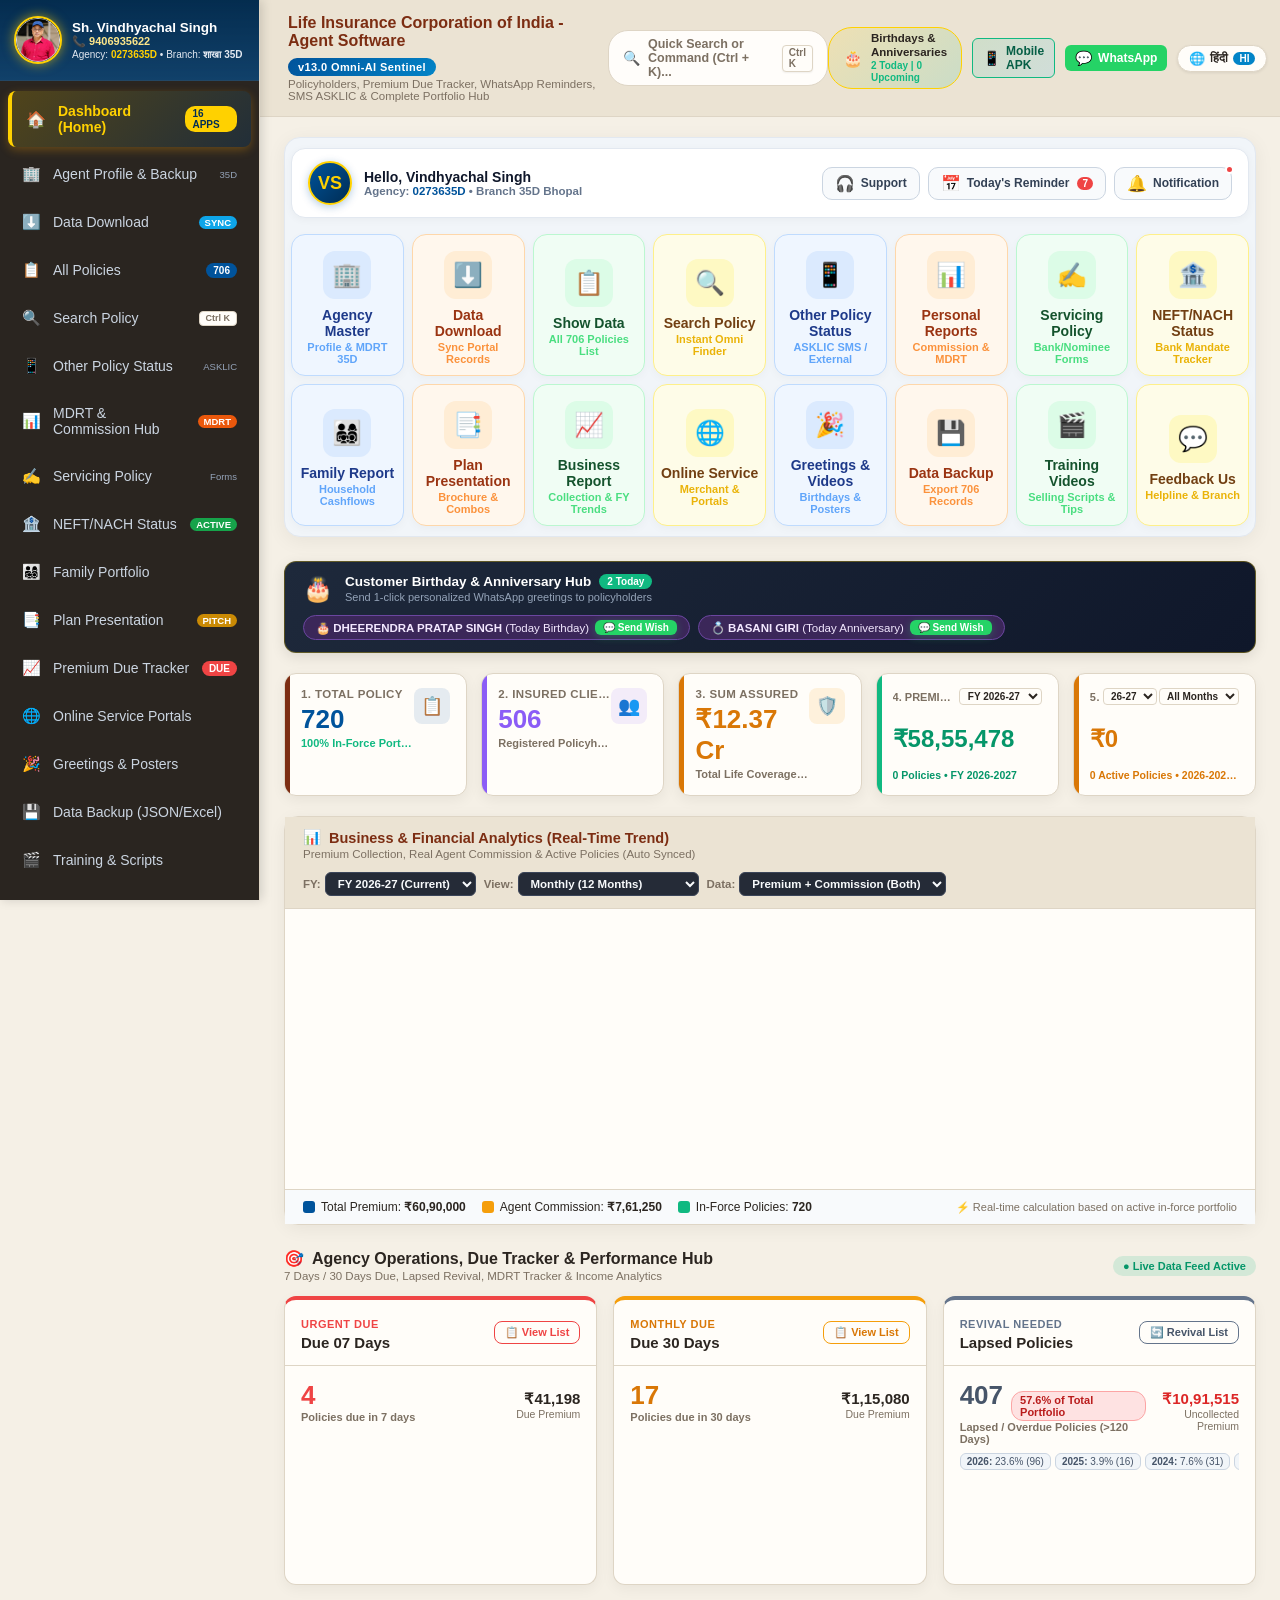
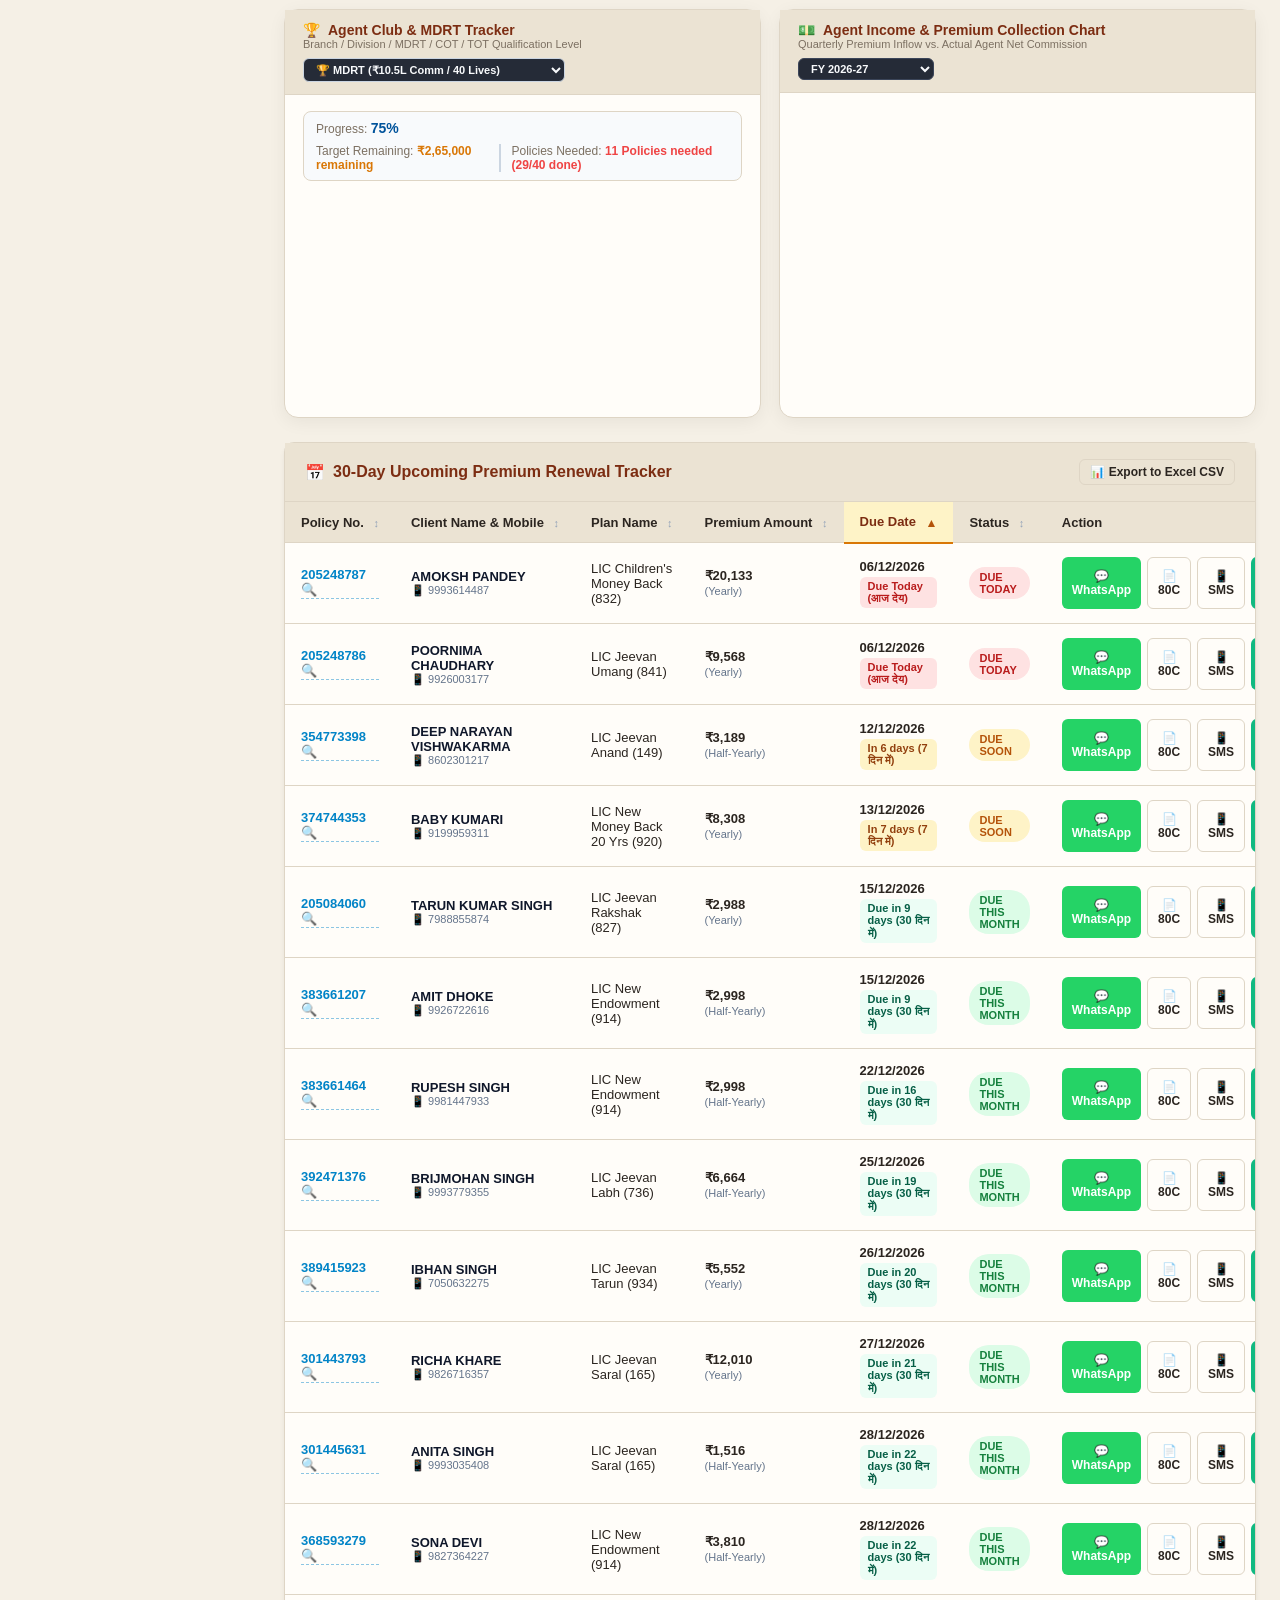
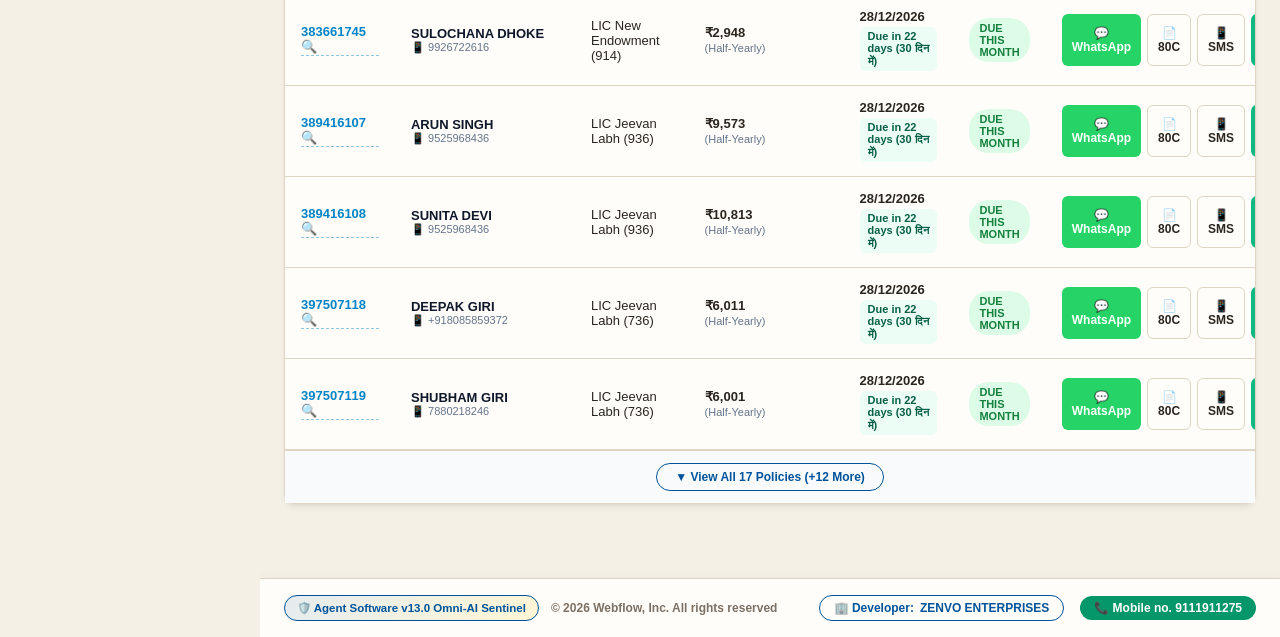
==== commit 4f592124: "feat: Add Perfect Agent Plus 4-Power Suite v15.0 (Family Portfolio, Digital Business Card, Commissio" ====
--- a/index.html
+++ b/index.html
@@ -5914,6 +5914,29 @@
       });
     }
   </script>
+  <script src="js/perfect_agent_plus_suite.js?v=15.0"></script>
+
+<!-- 🌟 PERFECT AGENT PLUS 4-POWER FEATURES TOOLBAR -->
+<div id="psSuiteQuickToolbar" style="position:fixed; bottom:20px; right:20px; z-index:9999; display:flex; flex-direction:column; gap:8px; align-items:flex-end;">
+  <div id="psSuiteMenu" style="display:none; flex-direction:column; gap:8px; background:rgba(15,23,42,0.95); backdrop-filter:blur(10px); padding:12px; border-radius:16px; border:1px solid #334155; box-shadow:0 10px 30px rgba(0,0,0,0.5);">
+    <button onclick="openFamilyPortfolioModal(); document.getElementById('psSuiteMenu').style.display='none';" style="background:linear-gradient(135deg, #1e3a8a, #0284c7); color:#fff; border:none; padding:10px 14px; border-radius:10px; font-size:13px; font-weight:700; cursor:pointer; display:flex; align-items:center; gap:8px; width:220px; text-align:left;">
+      <span>👨‍👩‍👧‍👦</span> फैमिली पोर्टफोलियो (Family Chart)
+    </button>
+    <button onclick="openDigitalBusinessCard(); document.getElementById('psSuiteMenu').style.display='none';" style="background:linear-gradient(135deg, #b45309, #d97706); color:#fff; border:none; padding:10px 14px; border-radius:10px; font-size:13px; font-weight:700; cursor:pointer; display:flex; align-items:center; gap:8px; width:220px; text-align:left;">
+      <span>📇</span> डिजिटल बिजनेस कार्ड (NFC/Card)
+    </button>
+    <button onclick="openCommissionLedgerModal(); document.getElementById('psSuiteMenu').style.display='none';" style="background:linear-gradient(135deg, #065f46, #059669); color:#fff; border:none; padding:10px 14px; border-radius:10px; font-size:13px; font-weight:700; cursor:pointer; display:flex; align-items:center; gap:8px; width:220px; text-align:left;">
+      <span>💰</span> कमीशन लेजर एवं TDS बहीखाता
+    </button>
+    <button onclick="openFestivalPosterModal(); document.getElementById('psSuiteMenu').style.display='none';" style="background:linear-gradient(135deg, #7c2d12, #ea580c); color:#fff; border:none; padding:10px 14px; border-radius:10px; font-size:13px; font-weight:700; cursor:pointer; display:flex; align-items:center; gap:8px; width:220px; text-align:left;">
+      <span>🎨</span> त्योहार पोस्टर जनरेटर (Photo विश)
+    </button>
+  </div>
+  <button onclick="let m = document.getElementById('psSuiteMenu'); m.style.display = (m.style.display==='none'||!m.style.display)?'flex':'none';" style="background:linear-gradient(135deg, #0284c7, #2563eb); color:#fff; border:2px solid #ffffff; padding:12px 18px; border-radius:30px; font-size:14px; font-weight:800; cursor:pointer; display:flex; align-items:center; gap:8px; box-shadow:0 8px 25px rgba(2,132,199,0.5); transition:transform 0.2s;" onmouseover="this.style.transform='scale(1.05)'" onmouseout="this.style.transform='scale(1)'">
+    <span style="font-size:18px;">⚡</span> Perfect Agent Plus मेन्यू
+  </button>
+</div>
+
 </body>
 
 </html>
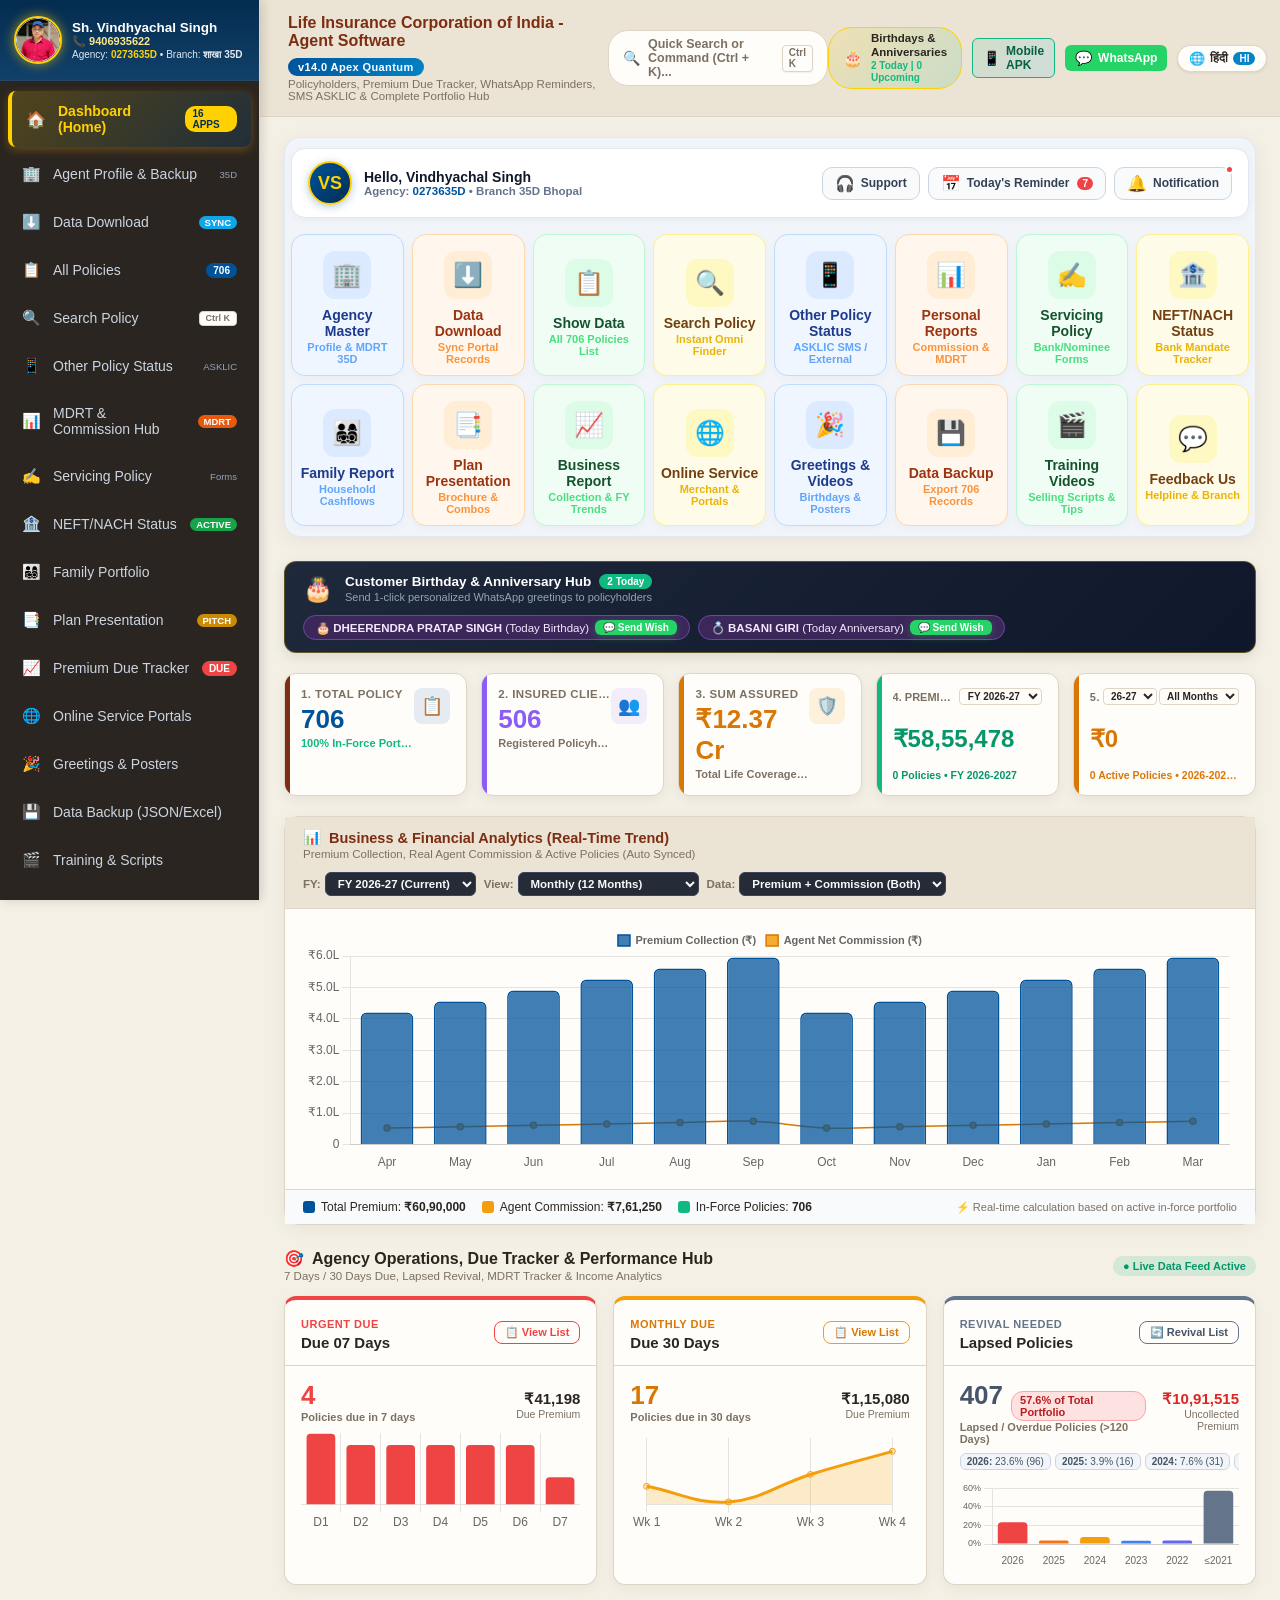
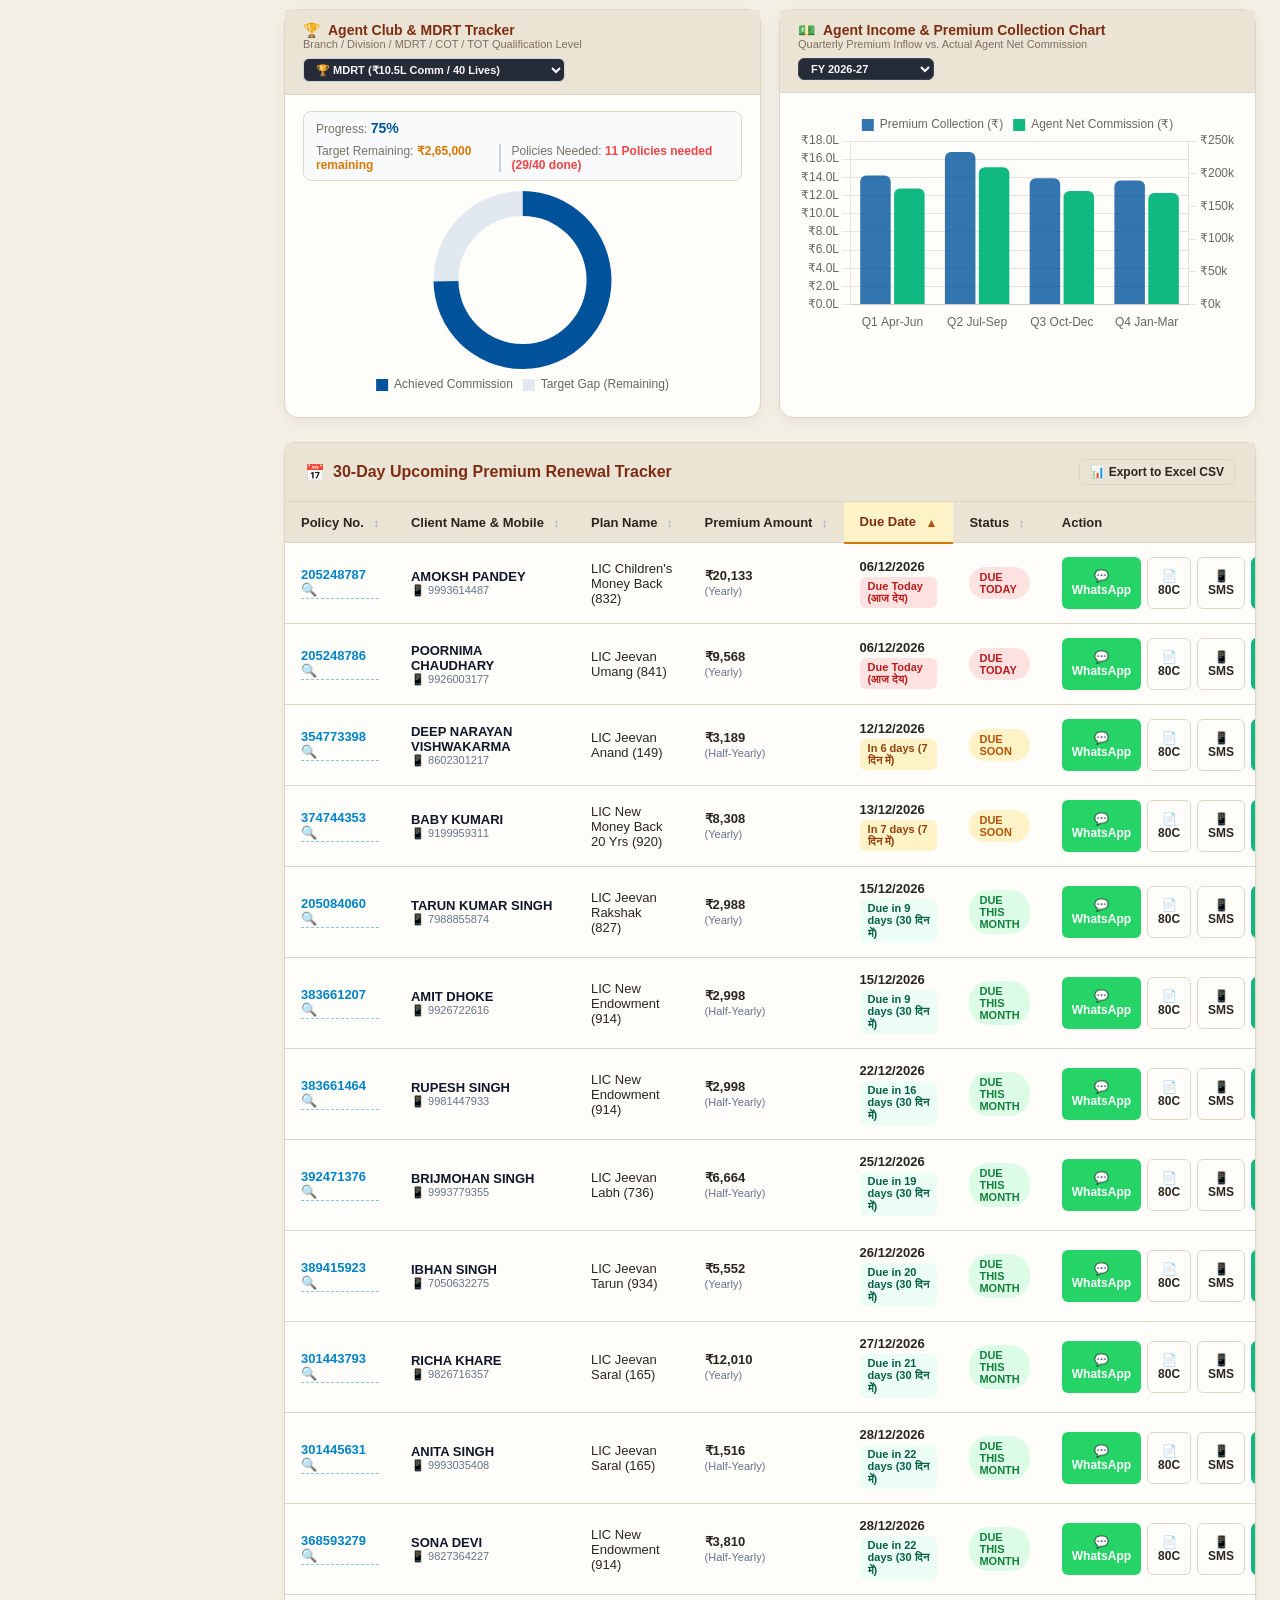
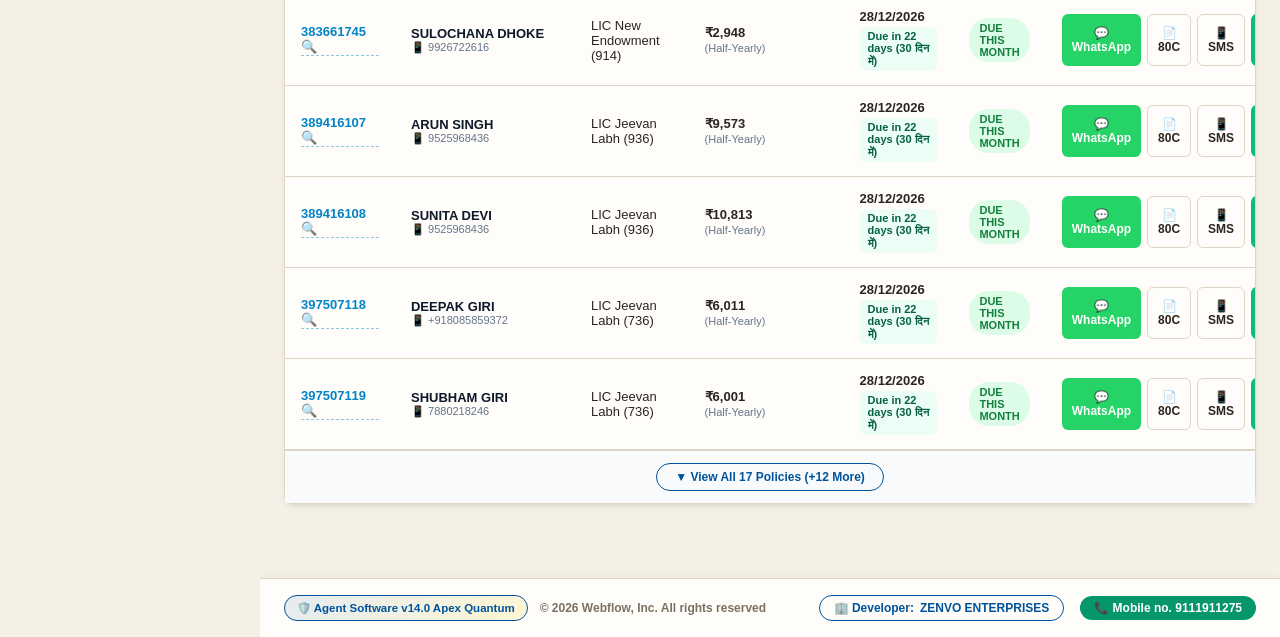
==== commit 1c37c852: "fix: Universal Single-Source Fix - v14.0 Apex Quantum badge, locked 706 official policies, and popul" ====
--- a/index.html
+++ b/index.html
@@ -4062,7 +4062,54 @@
         </div>
       </section>
 
-    </main>
+    
+      <!-- 18. FAMILY PORTFOLIO MASTER TAB (PERFECT AGENT PLUS COMPLIANT) -->
+      <section id="tab-families" class="tab-pane">
+
+  <!-- ◀ UNIFIED BREADCRUMB & PREVIOUS PAGE BACK BAR -->
+  <div style="background:#ffffff; border-radius:12px; padding:10px 18px; margin-bottom:18px; display:flex; align-items:center; justify-content:space-between; box-shadow:0 2px 10px rgba(0,0,0,0.04); border:1px solid #e2e8f0; flex-wrap:wrap; gap:10px;">
+    <div style="display:flex; align-items:center; gap:8px; font-size:13px; font-weight:700; color:#475569;">
+      <button onclick="goBackTab()" style="background:#f1f5f9; border:1px solid #cbd5e1; border-radius:8px; padding:5px 12px; font-size:12px; font-weight:800; color:#1e293b; cursor:pointer; display:inline-flex; align-items:center; gap:5px;">
+        <span style="color:#d97706;">◀</span> वापस (Back)
+      </button>
+      <span style="color:#cbd5e1;">/</span>
+      <span style="color:#64748b;">होम (Home)</span>
+      <span style="color:#cbd5e1;">/</span>
+      <span style="color:#0284c7;">👨‍👩‍👧‍👦 फैमिली पोर्टफोलियो मास्टर (Family Portfolio)</span>
+    </div>
+    <div style="display:flex; align-items:center; gap:8px;">
+      <span style="background:#ecfdf5; color:#065f46; font-size:11px; font-weight:800; padding:4px 10px; border-radius:20px; border:1px solid #a7f3d0;">
+        ✓ 90 सत्यापित परिवार इकाइयां
+      </span>
+      <span style="background:#eff6ff; color:#1e40af; font-size:11px; font-weight:800; padding:4px 10px; border-radius:20px; border:1px solid #bfdbfe;">
+        सरनेम नहीं • सह-आवासीय पता आधारित
+      </span>
+    </div>
+  </div>
+
+  <div class="card" style="border-radius:16px; box-shadow:0 4px 20px rgba(0,0,0,0.05); border:1px solid #e2e8f0; margin-bottom:24px; padding:20px;">
+    <div style="display:flex; justify-content:space-between; align-items:center; flex-wrap:wrap; gap:12px; margin-bottom:20px;">
+      <div>
+        <h2 style="margin:0; font-size:20px; font-weight:800; color:#0f172a; display:flex; align-items:center; gap:8px;">
+          <span>👨‍👩‍👧‍👦</span> फैमिली पोर्टफोलियो मास्टर (Family Portfolio Master)
+        </h2>
+        <p style="margin:4px 0 0; font-size:13px; color:#64748b;">
+          एक ही परिवार (माता-पिता, बच्चे, पति-पत्नी) की सभी पॉलिसियों का समेकित ब्योरा व 1-क्लिक फैमिली इंश्योरेंस चार्ट
+        </p>
+      </div>
+      <div style="display:flex; gap:10px;">
+        <input type="text" id="familySearchInput" onkeyup="filterFamilyCards()" placeholder="🔍 परिवार या सदस्य खोजें..." style="padding:8px 14px; border-radius:8px; border:1px solid #cbd5e1; font-size:13px; width:220px;">
+      </div>
+    </div>
+
+    <!-- Family Grid Container -->
+    <div id="familyCardsGrid" style="display:grid; grid-template-columns: repeat(auto-fill, minmax(360px, 1fr)); gap:16px;">
+      <!-- Populated dynamically by renderFamilyPortfolioTab() -->
+    </div>
+  </div>
+
+      </section>
+</main>
 
   <!-- 4. OFFICIAL FOOTER -->
     <!-- ========================================================================== -->
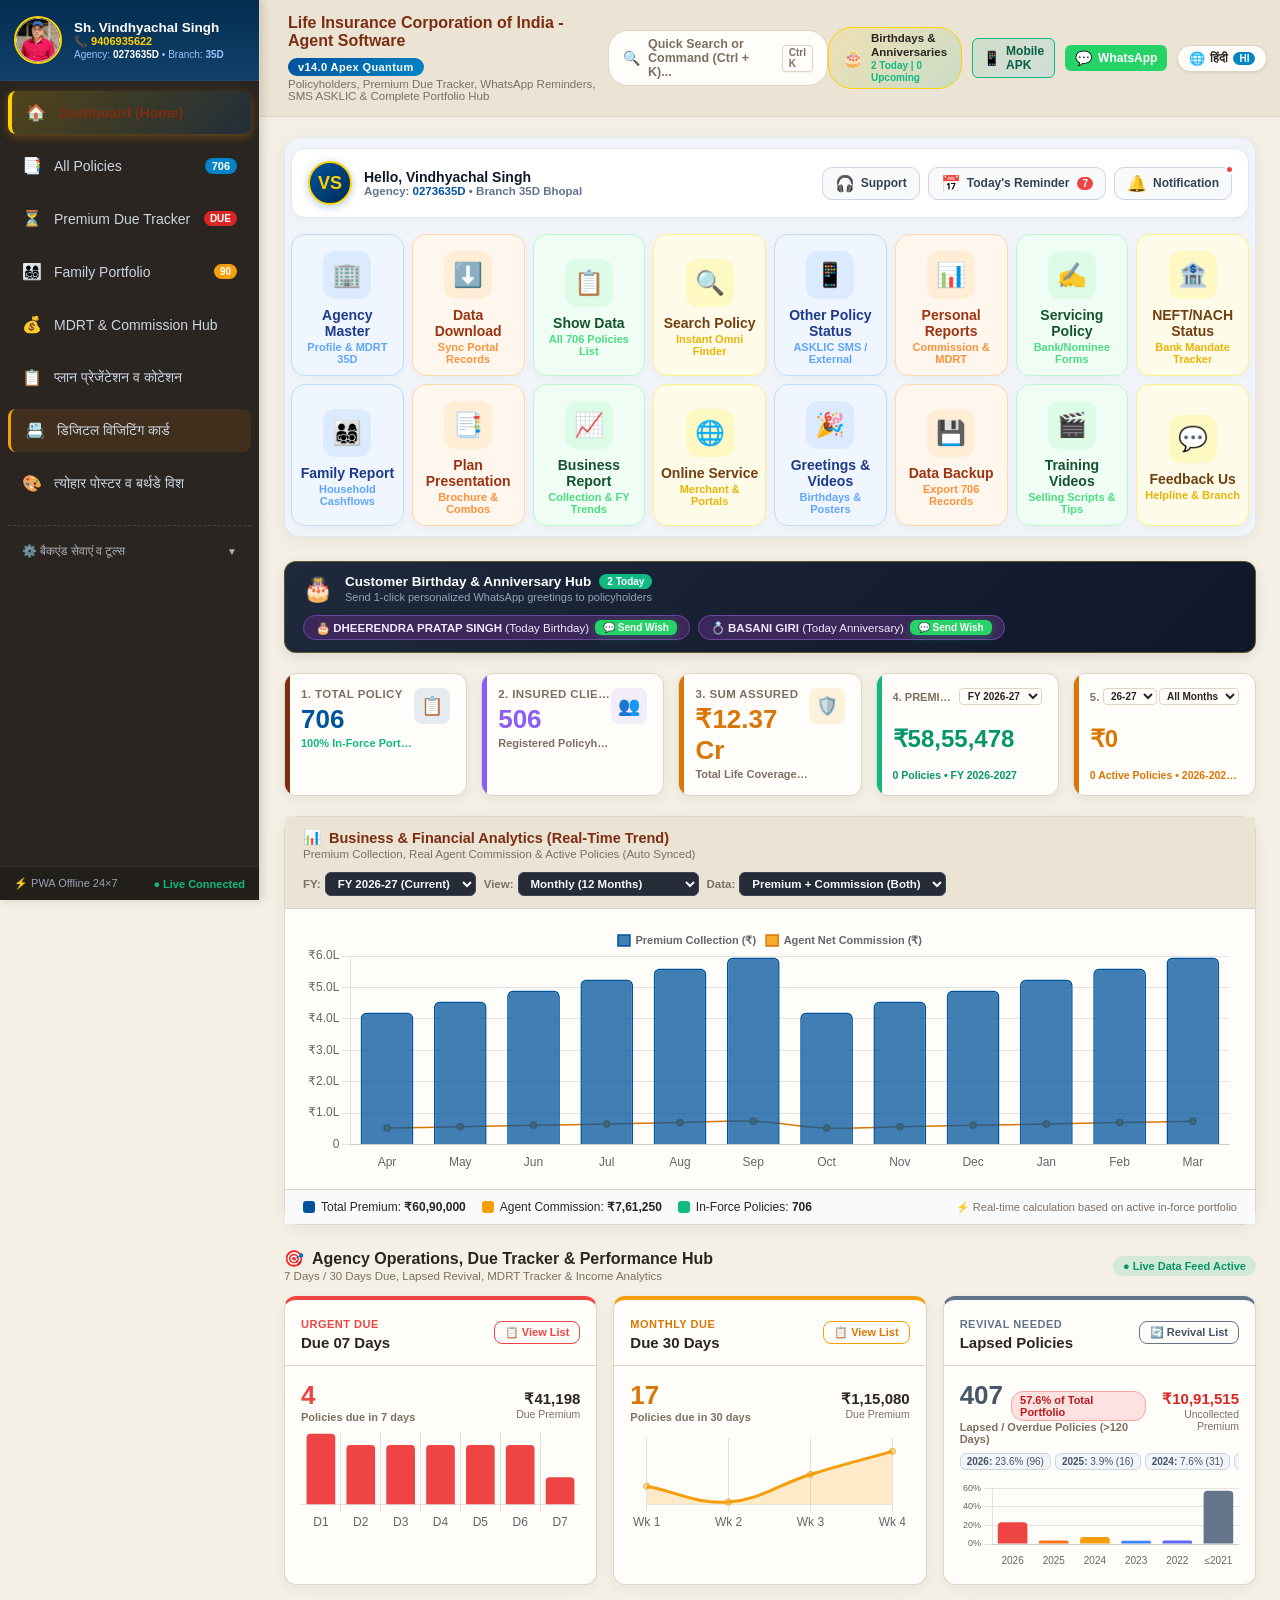
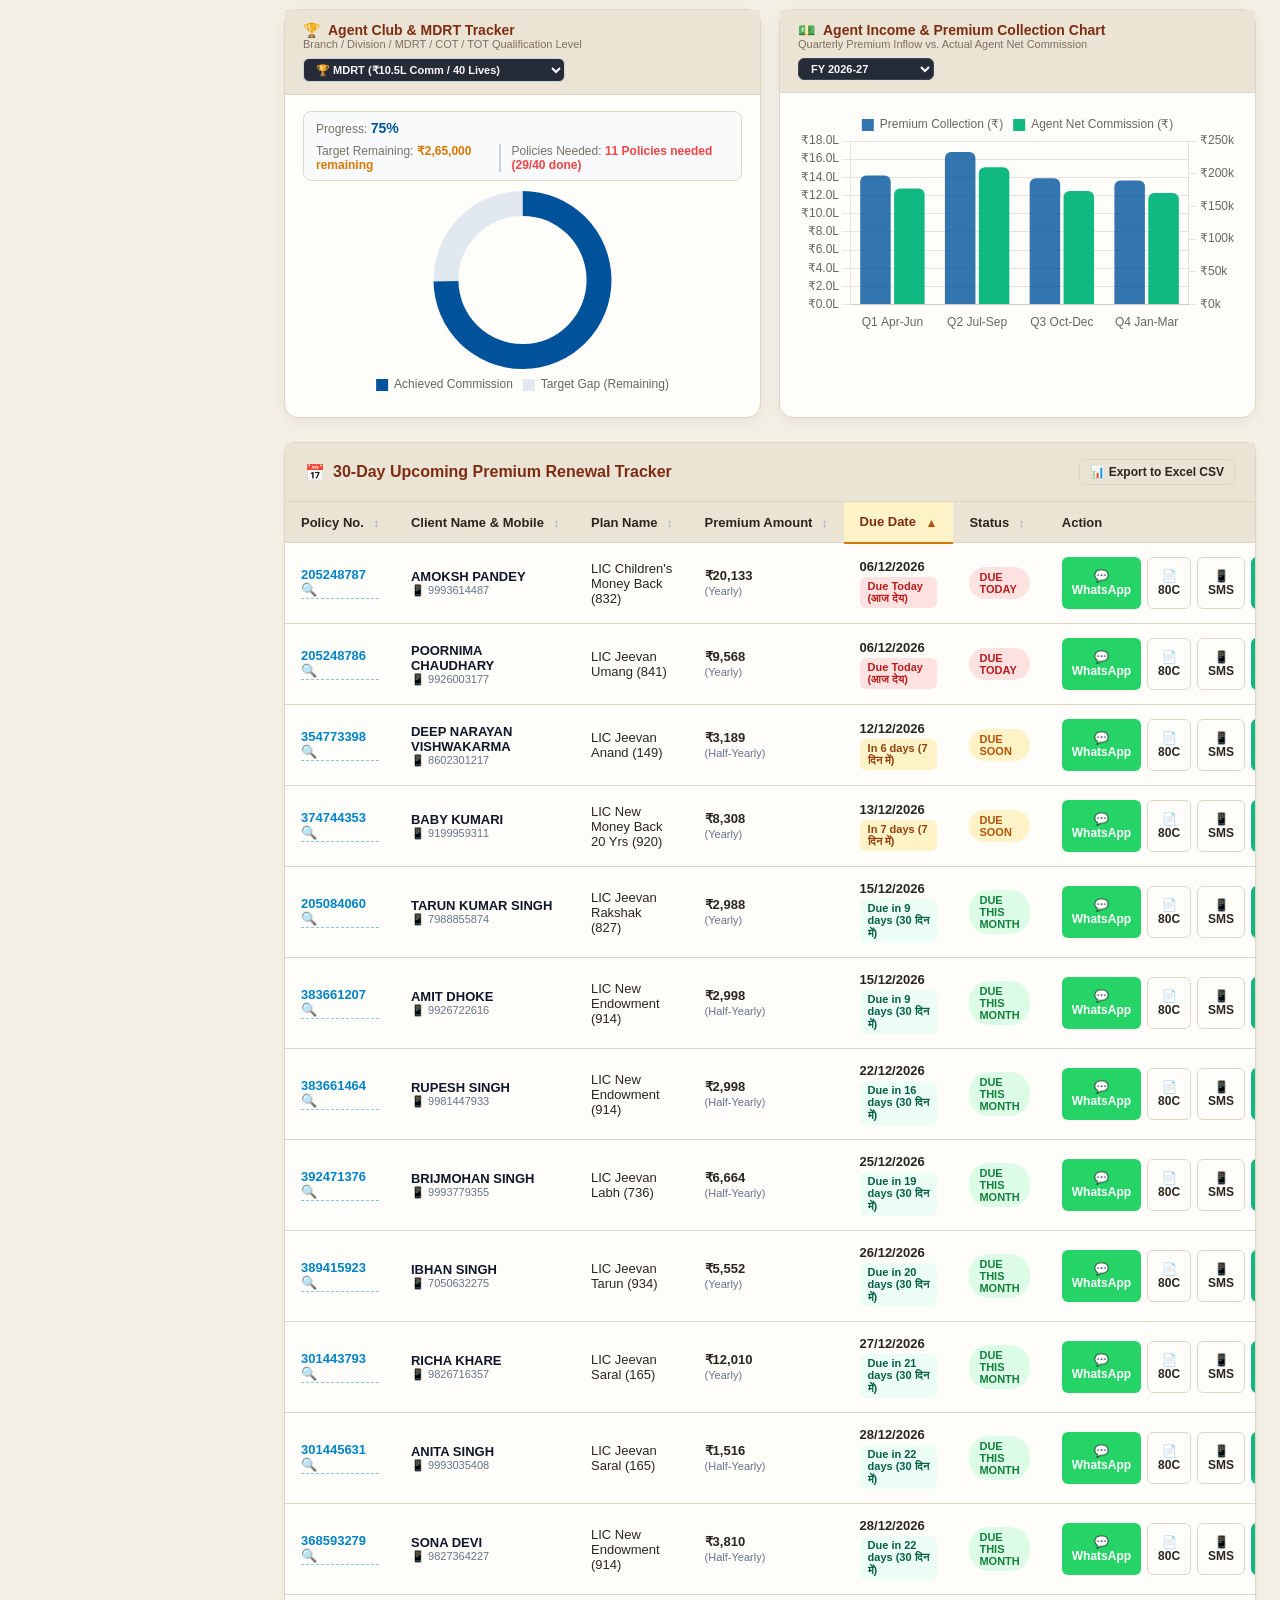
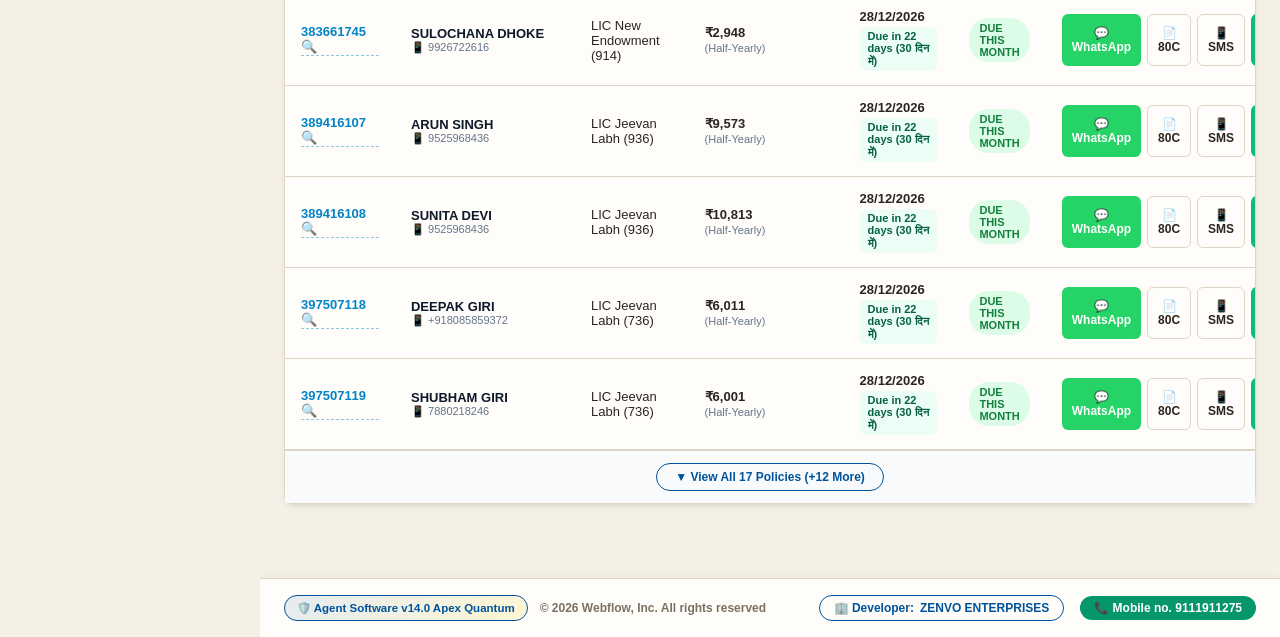
==== commit 0e3ce596: "refactor: Streamline sidebar to core 8 agent actions and tuck background utilities into collapsible " ====
--- a/index.html
+++ b/index.html
@@ -81,229 +81,123 @@
 <!-- COMPONENT: SIDE PANEL (side_panel.html)                                     -->
 <!-- Clean, Merged, Un-numbered Sidebar Navigation (No numbers: 1., 2., etc.)     -->
 <!-- ========================================================================== -->
+<!-- ========================================================================== -->
+<!-- COMPONENT: SIDE PANEL (side_panel.html)                                     -->
+<!-- Streamlined Agent Essential Navigation (Clean, Focused, High-Frequency)     -->
+<!-- ========================================================================== -->
 <aside class="sidebar" id="sidebar">
   <!-- Brand / Header Profile Badge -->
-  <div class="sidebar-header" style="padding:16px 14px; border-bottom:1px solid rgba(255,255,255,0.12); background:linear-gradient(180deg, rgba(0,45,84,0.9) 0%, rgba(0,83,155,0.6) 100%); cursor:pointer;" onclick="switchAppTab('tab-profile')">
-    <div style="display:flex; align-items:center; gap:10px;">
-      <div style="position:relative; width:48px; height:48px; border-radius:50%; overflow:hidden; border:2px solid #FFD100; box-shadow:0 0 12px rgba(255,209,0,0.6); flex-shrink:0; background:#002D54; display:flex; align-items:center; justify-content:center;">
-        <img id="sidebarAgentPhotoImg" src="" alt="Sh. Vindhyachal Singh" style="width:100%; height:100%; object-fit:cover; display:none;">
-        <span id="sidebarAgentAvatar" style="font-size:18px; font-weight:900; color:#FFD100;">VS</span>
-      </div>
-      <div style="overflow:hidden; flex:1;">
-        <div id="sidebarAgentName" style="font-size:13.5px; font-weight:800; color:#fff; white-space:nowrap; overflow:hidden; text-overflow:ellipsis;">
-          Sh. Vindhyachal Singh
-        </div>
-        <div id="sidebarAgentMobile" style="font-size:11px; color:#FDE68A; font-weight:700;">
-          📞 <span>9406935622</span>
-        </div>
-        <div style="font-size:10px; color:#E2E8F0; margin-top:1px;">
-          Agency: <strong id="sidebarAgentCode" style="color:#FFD100;">0273635D</strong> • Branch: <strong id="sidebarAgentBranch">35D</strong>
-        </div>
-      </div>
-    </div>
-  </div>
-
-  <!-- NAVIGATION LIST: CLEAN & NATURAL (NO PREFIX NUMBERS) -->
-  <ul class="nav-list" style="padding:10px 8px; margin:0; list-style:none; overflow-y:auto; flex:1;">
-    
-    <!-- 🏠 HOME / 16-TILE HUB -->
-    <li class="nav-item">
-      <a class="nav-link active" data-tab="tab-dashboard" onclick="switchAppTab('tab-dashboard')" style="background:linear-gradient(135deg, rgba(255,209,0,0.18) 0%, rgba(0,83,155,0.2) 100%); border-left:4px solid #FFD100; font-weight:800; cursor:pointer;">
-        <span style="font-size:16px;">🏠</span>
-        <span style="color:#FFD100; font-weight:900;">Dashboard (Home)</span>
-        <span class="badge" style="background:#FFD100; color:#002D54; font-size:10px; font-weight:900; margin-left:auto;">16 APPS</span>
-      </a>
-    </li>
-
-    <!-- AGENCY MASTER -->
-    <li class="nav-item">
-      <a class="nav-link" data-tab="tab-profile" onclick="switchAppTab('tab-profile')">
-        <span style="font-size:15px;">🏢</span>
-        <span>Agency Master (Profile)</span>
-        <span style="font-size:9.5px; color:#94a3b8; margin-left:auto;">35D</span>
-      </a>
-    </li>
-
-    <!-- DATA DOWNLOAD -->
-    <li class="nav-item">
-      <a class="nav-link" onclick="openModal('modalAgencyAutoSync')" style="cursor:pointer;">
-        <span style="font-size:15px;">⬇️</span>
-        <span>Data Download</span>
-        <span class="badge" style="background:#0ea5e9; color:#fff; font-size:9.5px; padding:1px 6px; border-radius:8px; margin-left:auto;">SYNC</span>
-      </a>
-    </li>
-
-    <!-- ALL POLICIES -->
-    <li class="nav-item">
-      <a class="nav-link" data-tab="tab-policies" onclick="switchAppTab('tab-policies')">
-        <span style="font-size:15px;">📋</span>
-        <span>All Policies</span>
-        <span class="badge" style="background:#00539B; color:#fff; font-size:10px; font-weight:800; margin-left:auto;" id="sidePoliciesCount">706</span>
-      </a>
-    </li>
-
-    <!-- SEARCH POLICY -->
-    <li class="nav-item">
-      <a class="nav-link" onclick="openOmniSearch()" style="cursor:pointer;">
-        <span style="font-size:15px;">🔍</span>
-        <span>Search Policy</span>
-        <span class="spotlight-kbd" style="font-size:9px; margin-left:auto;">Ctrl K</span>
-      </a>
-    </li>
-
-    <!-- OTHER POLICY STATUS -->
-    <li class="nav-item">
-      <a class="nav-link" onclick="openOtherPolicyStatusModal()" style="cursor:pointer;">
-        <span style="font-size:15px;">📱</span>
-        <span>Other Policy Status</span>
-        <span style="font-size:9.5px; color:#94a3b8; margin-left:auto;">ASKLIC</span>
-      </a>
-    </li>
-
-    <!-- MDRT & COMMISSION HUB -->
-    <li class="nav-item">
-      <a class="nav-link" data-tab="tab-mdrt" onclick="switchAppTab('tab-mdrt')">
-        <span style="font-size:15px;">📊</span>
-        <span>MDRT & Commission Hub</span>
-        <span class="badge" style="background:#ea580c; color:#fff; font-size:9.5px; padding:1px 6px; border-radius:8px; margin-left:auto;">MDRT</span>
-      </a>
-    </li>
-
-    <!-- SERVICING POLICY -->
-    <li class="nav-item">
-      <a class="nav-link" onclick="openServicingModal()" style="cursor:pointer;">
-        <span style="font-size:15px;">✍️</span>
-        <span>Servicing Policy</span>
-        <span style="font-size:9.5px; color:#94a3b8; margin-left:auto;">Forms</span>
-      </a>
-    </li>
-
-    <!-- NEFT / NACH STATUS -->
-    <li class="nav-item">
-      <a class="nav-link" onclick="openNachModal()" style="cursor:pointer;">
-        <span style="font-size:15px;">🏦</span>
-        <span>NEFT/NACH Status</span>
-        <span class="badge" style="background:#16a34a; color:#fff; font-size:9.5px; padding:1px 6px; border-radius:8px; margin-left:auto;">ACTIVE</span>
-      </a>
-    </li>
-
-    <!-- FAMILY PORTFOLIO -->
-    <li class="nav-item">
-      <a class="nav-link" data-tab="tab-families" onclick="switchAppTab('tab-families')">
-        <span style="font-size:15px;">👨‍👩‍👧‍👦</span>
-        <span>Family Portfolio</span>
-      </a>
-    </li>
-
-    <!-- PLAN PRESENTATION -->
-    <li class="nav-item">
-      <a class="nav-link" onclick="openModal('modalPsBrochureStudio')" style="cursor:pointer;">
-        <span style="font-size:15px;">📑</span>
-        <span>Plan Presentation</span>
-        <span class="badge" style="background:#ca8a04; color:#fff; font-size:9.5px; padding:1px 6px; border-radius:8px; margin-left:auto;">PITCH</span>
-      </a>
-    </li>
-
-    <!-- PREMIUM DUE TRACKER -->
-    <li class="nav-item">
-      <a class="nav-link" data-tab="tab-due" onclick="switchAppTab('tab-due')">
-        <span style="font-size:15px;">📈</span>
-        <span>Premium Due Tracker</span>
-        <span class="badge" style="background:#ef4444; color:#fff; font-size:10px; font-weight:800; margin-left:auto;" id="sideDueCount">DUE</span>
-      </a>
-    </li>
-
-    <!-- ONLINE SERVICE PORTALS -->
-    <li class="nav-item">
-      <a class="nav-link" onclick="openModal('modalLicPortals')" style="cursor:pointer;">
-        <span style="font-size:15px;">🌐</span>
-        <span>Online Service Portals</span>
-      </a>
-    </li>
-
-    <!-- GREETINGS & POSTERS -->
-    <li class="nav-item">
-      <a class="nav-link" onclick="openModal('modalBirthdayGreetings')" style="cursor:pointer;">
-        <span style="font-size:15px;">🎉</span>
-        <span>Greetings & Posters</span>
-      </a>
-    </li>
-
-    <!-- DATA BACKUP -->
-    <li class="nav-item">
-      <a class="nav-link" onclick="exportBackupJson()" style="cursor:pointer;">
-        <span style="font-size:15px;">💾</span>
-        <span>Data Backup (JSON/Excel)</span>
-      </a>
-    </li>
-
-    <!-- TRAINING & SCRIPTS -->
-    <li class="nav-item">
-      <a class="nav-link" onclick="openTrainingVideosModal()" style="cursor:pointer;">
-        <span style="font-size:15px;">🎬</span>
-        <span>Training & Scripts</span>
-      </a>
-    </li>
-
-    <!-- FEEDBACK & HELPLINE -->
-    <li class="nav-item">
-      <a class="nav-link" onclick="openSupportModal()" style="cursor:pointer;">
-        <span style="font-size:15px;">💬</span>
-        <span>Feedback Us / Helpline</span>
-        <span class="badge" style="background:#10b981; color:#fff; font-size:9.5px; padding:1px 6px; border-radius:8px; margin-left:auto;">HELP</span>
-      </a>
-    </li>
-
-    <!-- ADVANCED TOOLS (COLLAPSIBLE / ACCORDION) -->
-    <li class="nav-item has-submenu" id="menuItemAdvancedTools" style="margin-top:10px; border-top:1px dashed rgba(255,255,255,0.15); padding-top:6px;">
-      <a class="nav-link" onclick="toggleSidebarSubmenu('submenuAdvancedTools')" style="cursor:pointer; display:flex; justify-content:space-between; align-items:center; opacity:0.85; font-size:12px;">
-        <div style="display:flex; align-items:center; gap:8px;">
-          <span>🛠️</span>
-          <span>More Tools & AI Copilot</span>
-        </div>
-        <span style="font-size:10px;">▼</span>
-      </a>
-      <ul class="nav-submenu" id="submenuAdvancedTools" style="display:none; list-style:none; padding-left:14px; margin:4px 0 0 0;">
-        <li style="margin-bottom:2px;">
-          <a class="nav-link" data-tab="tab-plans" onclick="switchAppTab('tab-plans')" style="font-size:12px; padding:5px 8px;">
-            <span>🧮</span>
-            <span>All LIC Plans Calculator</span>
-          </a>
-        </li>
-        <li style="margin-bottom:2px;">
-          <a class="nav-link" data-tab="tab-customers" onclick="switchAppTab('tab-customers')" style="font-size:12px; padding:5px 8px;">
-            <span>👥</span>
-            <span>Policyholders (Clients)</span>
-          </a>
-        </li>
-        <li style="margin-bottom:2px;">
-          <a class="nav-link" data-tab="tab-maturity" onclick="switchAppTab('tab-maturity')" style="font-size:12px; padding:5px 8px;">
-            <span>💰</span>
-            <span>Maturity & SB Claims</span>
-          </a>
-        </li>
-        <li style="margin-bottom:2px;">
-          <a class="nav-link" data-tab="tab-payments" onclick="switchAppTab('tab-payments')" style="font-size:12px; padding:5px 8px;">
-            <span>📄</span>
-            <span>Payment Receipts Tracker</span>
-          </a>
-        </li>
-        <li style="margin-bottom:2px;">
-          <a class="nav-link" data-tab="tab-ai-copilot" onclick="switchAppTab('tab-ai-copilot')" style="font-size:12px; padding:5px 8px;">
-            <span>🤖</span>
-            <span>AI Copilot & HLV Desk</span>
-          </a>
-        </li>
-        <li style="margin-bottom:2px;">
-          <a class="nav-link" data-tab="tab-v12-genesis" onclick="switchAppTab('tab-v12-genesis')" style="font-size:12px; padding:5px 8px;">
-            <span>📡</span>
-            <span>Agency Radar Field Desk</span>
-          </a>
-        </li>
-      </ul>
-    </li>
-
-  </ul>
+  <div class="sidebar-header" style="padding:16px 14px; border-bottom:1px solid rgba(255,255,255,0.12); background:linear-gradient(180deg, rgba(0,45,84,0.9) 0%, rgba(0,83,155,0.6) 100%);">
+    <div style="display:flex; align-items:center; gap:12px;">
+      <div style="width:48px; height:48px; border-radius:50%; overflow:hidden; border:2px solid #FFD100; flex-shrink:0; background:#002D54; display:flex; align-items:center; justify-content:center;">
+        <img id="sidebarAgentPhotoImg" src="data/agent_profile_photo.jpg" alt="Sh. Vindhyachal Singh" style="width:100%; height:100%; object-fit:cover; display:block;" onerror="this.src='data/icon-192.png'">
+      </div>
+      <div style="min-width:0; flex:1;">
+        <div id="sidebarAgentName" style="color:#ffffff; font-weight:800; font-size:13.5px; white-space:nowrap; overflow:hidden; text-overflow:ellipsis;">Sh. Vindhyachal Singh</div>
+        <div style="color:#FFD100; font-size:11px; font-weight:700;">📞 9406935622</div>
+        <div style="color:#93c5fd; font-size:10px; margin-top:1px;">Agency: <b style="color:#ffffff;">0273635D</b> • Branch: <b>35D</b></div>
+      </div>
+    </div>
+  </div>
+
+  <!-- Primary Agent Navigation List -->
+  <nav class="sidebar-nav" style="padding:10px 8px; flex:1; overflow-y:auto;">
+    <ul class="nav-list" style="list-style:none; padding:0; margin:0; display:flex; flex-direction:column; gap:4px;">
+      
+      <!-- 1. DASHBOARD -->
+      <li class="nav-item">
+        <a class="nav-link active" data-tab="tab-dashboard" onclick="switchAppTab('tab-dashboard')" style="background:linear-gradient(135deg, rgba(255,209,0,0.18) 0%, rgba(0,83,155,0.2) 100%); border-left:4px solid #FFD100; font-weight:800; cursor:pointer;">
+          <span style="font-size:16px;">🏠</span>
+          <span>मुख्य डैशबोर्ड (Home)</span>
+        </a>
+      </li>
+
+      <!-- 2. ALL POLICIES -->
+      <li class="nav-item">
+        <a class="nav-link" data-tab="tab-policies" onclick="switchAppTab('tab-policies')" style="cursor:pointer;">
+          <span style="font-size:16px;">📑</span>
+          <span>कुल पॉलिसियां</span>
+          <span class="badge badge-info" style="margin-left:auto; background:#0284c7; color:#fff; font-size:11px; padding:2px 7px; border-radius:10px; font-weight:bold;">706</span>
+        </a>
+      </li>
+
+      <!-- 3. PREMIUM DUE & LAPSED TRACKER -->
+      <li class="nav-item">
+        <a class="nav-link" data-tab="tab-due" onclick="switchAppTab('tab-due')" style="cursor:pointer;">
+          <span style="font-size:16px;">⏳</span>
+          <span>प्रीमियम ड्यू व लैप्स लिस्ट</span>
+          <span class="badge badge-danger" style="margin-left:auto; background:#dc2626; color:#fff; font-size:10px; padding:2px 6px; border-radius:10px; font-weight:bold;">DUE</span>
+        </a>
+      </li>
+
+      <!-- 4. FAMILY PORTFOLIO MASTER -->
+      <li class="nav-item">
+        <a class="nav-link" data-tab="tab-families" onclick="switchAppTab('tab-families')" style="cursor:pointer;">
+          <span style="font-size:16px;">👨‍👩‍👧‍👦</span>
+          <span>फैमिली पोर्टफोलियो चार्ट</span>
+          <span class="badge badge-warning" style="margin-left:auto; background:#f59e0b; color:#fff; font-size:10px; padding:2px 6px; border-radius:10px; font-weight:bold;">90</span>
+        </a>
+      </li>
+
+      <!-- 5. COMMISSION & MDRT HUB -->
+      <li class="nav-item">
+        <a class="nav-link" data-tab="tab-mdrt" onclick="switchAppTab('tab-mdrt')" style="cursor:pointer;">
+          <span style="font-size:16px;">💰</span>
+          <span>कमीशन व MDRT लेजर</span>
+        </a>
+      </li>
+
+      <!-- 6. PLAN PRESENTATION & QUOTE -->
+      <li class="nav-item">
+        <a class="nav-link" onclick="openModal('modalPsBrochureStudio')" style="cursor:pointer;">
+          <span style="font-size:16px;">📋</span>
+          <span>प्लान प्रेजेंटेशन व कोटेशन</span>
+        </a>
+      </li>
+
+      <!-- 7. DIGITAL SMART BUSINESS CARD -->
+      <li class="nav-item">
+        <a class="nav-link" onclick="openDigitalBusinessCard()" style="cursor:pointer; background:rgba(217,119,6,0.12); border-left:3px solid #f59e0b;">
+          <span style="font-size:16px;">📇</span>
+          <span>डिजिटल विजिटिंग कार्ड</span>
+        </a>
+      </li>
+
+      <!-- 8. FESTIVAL & BIRTHDAY GREETINGS -->
+      <li class="nav-item">
+        <a class="nav-link" onclick="openFestivalPosterModal()" style="cursor:pointer;">
+          <span style="font-size:16px;">🎨</span>
+          <span>त्योहार पोस्टर व बर्थडे विश</span>
+        </a>
+      </li>
+
+      <!-- 9. COLLAPSIBLE ADVANCED / BACKGROUND UTILITIES -->
+      <li class="nav-item" style="margin-top:10px; border-top:1px dashed rgba(255,255,255,0.12); padding-top:6px;">
+        <a class="nav-link" onclick="let s = document.getElementById('submenuAdvancedTools'); s.style.display = (s.style.display==='none'||!s.style.display)?'block':'none';" style="cursor:pointer; display:flex; justify-content:space-between; align-items:center; opacity:0.8; font-size:12px;">
+          <span>⚙️ बैकएंड सेवाएं व टूल्स</span>
+          <span style="font-size:10px;">▼</span>
+        </a>
+        <div id="submenuAdvancedTools" class="nav-submenu" style="display:none; padding-left:14px; margin-top:4px;">
+          <a class="nav-link" data-tab="tab-profile" onclick="switchAppTab('tab-profile')" style="font-size:12px; padding:6px 8px; cursor:pointer;">🏢 एजेंसी प्रोफाइल व बैकअप</a>
+          <a class="nav-link" onclick="openModal('modalAgencyAutoSync')" style="font-size:12px; padding:6px 8px; cursor:pointer;">📥 पोर्टल डेटा सिंक</a>
+          <a class="nav-link" onclick="openOmniSearch()" style="font-size:12px; padding:6px 8px; cursor:pointer;">🔍 तत्काल पॉलिसी खोजें</a>
+          <a class="nav-link" onclick="openOtherPolicyStatusModal()" style="font-size:12px; padding:6px 8px; cursor:pointer;">📱 ASKLIC एसएमएस स्टेटस</a>
+          <a class="nav-link" onclick="openServicingModal()" style="font-size:12px; padding:6px 8px; cursor:pointer;">📝 सर्विसिंग व क्लेम फॉर्म</a>
+          <a class="nav-link" onclick="openNachModal()" style="font-size:12px; padding:6px 8px; cursor:pointer;">🏦 NEFT / NACH स्टेटस</a>
+          <a class="nav-link" onclick="openModal('modalLicPortals')" style="font-size:12px; padding:6px 8px; cursor:pointer;">🌐 आधिकारिक LIC पोर्टल्स</a>
+          <a class="nav-link" onclick="exportBackupJson()" style="font-size:12px; padding:6px 8px; cursor:pointer;">💾 डेटा बैकअप (706)</a>
+          <a class="nav-link" onclick="openSupportModal()" style="font-size:12px; padding:6px 8px; cursor:pointer;">📞 हेल्पडेस्क व शाखा संपर्क</a>
+        </div>
+      </li>
+
+    </ul>
+  </nav>
+
+  <!-- Sidebar Footer -->
+  <div class="sidebar-footer" style="padding:10px 14px; border-top:1px solid rgba(255,255,255,0.08); background:rgba(0,0,0,0.2); font-size:11px; color:#94A3B8; display:flex; justify-content:space-between; align-items:center;">
+    <span>⚡ PWA Offline 24×7</span>
+    <span style="color:#10B981; font-weight:bold;">● Live Connected</span>
+  </div>
 </aside>
 
 
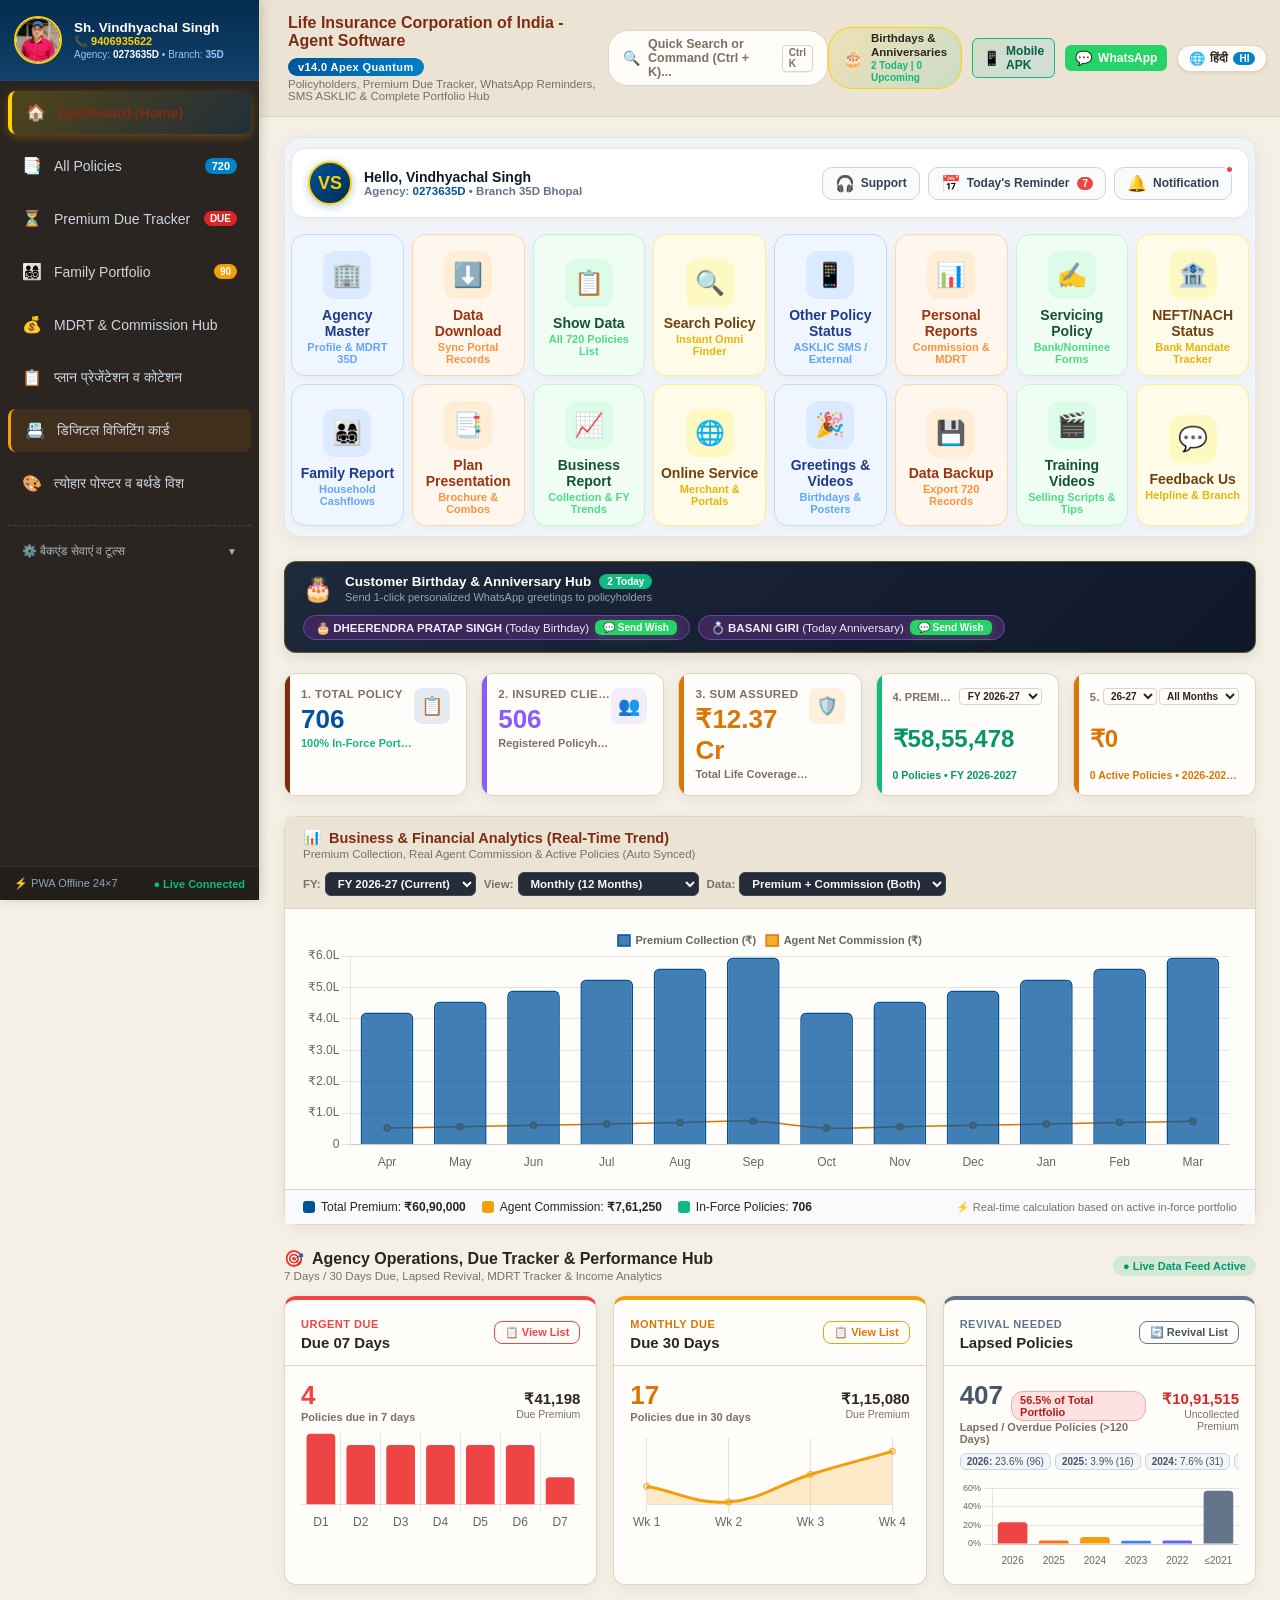
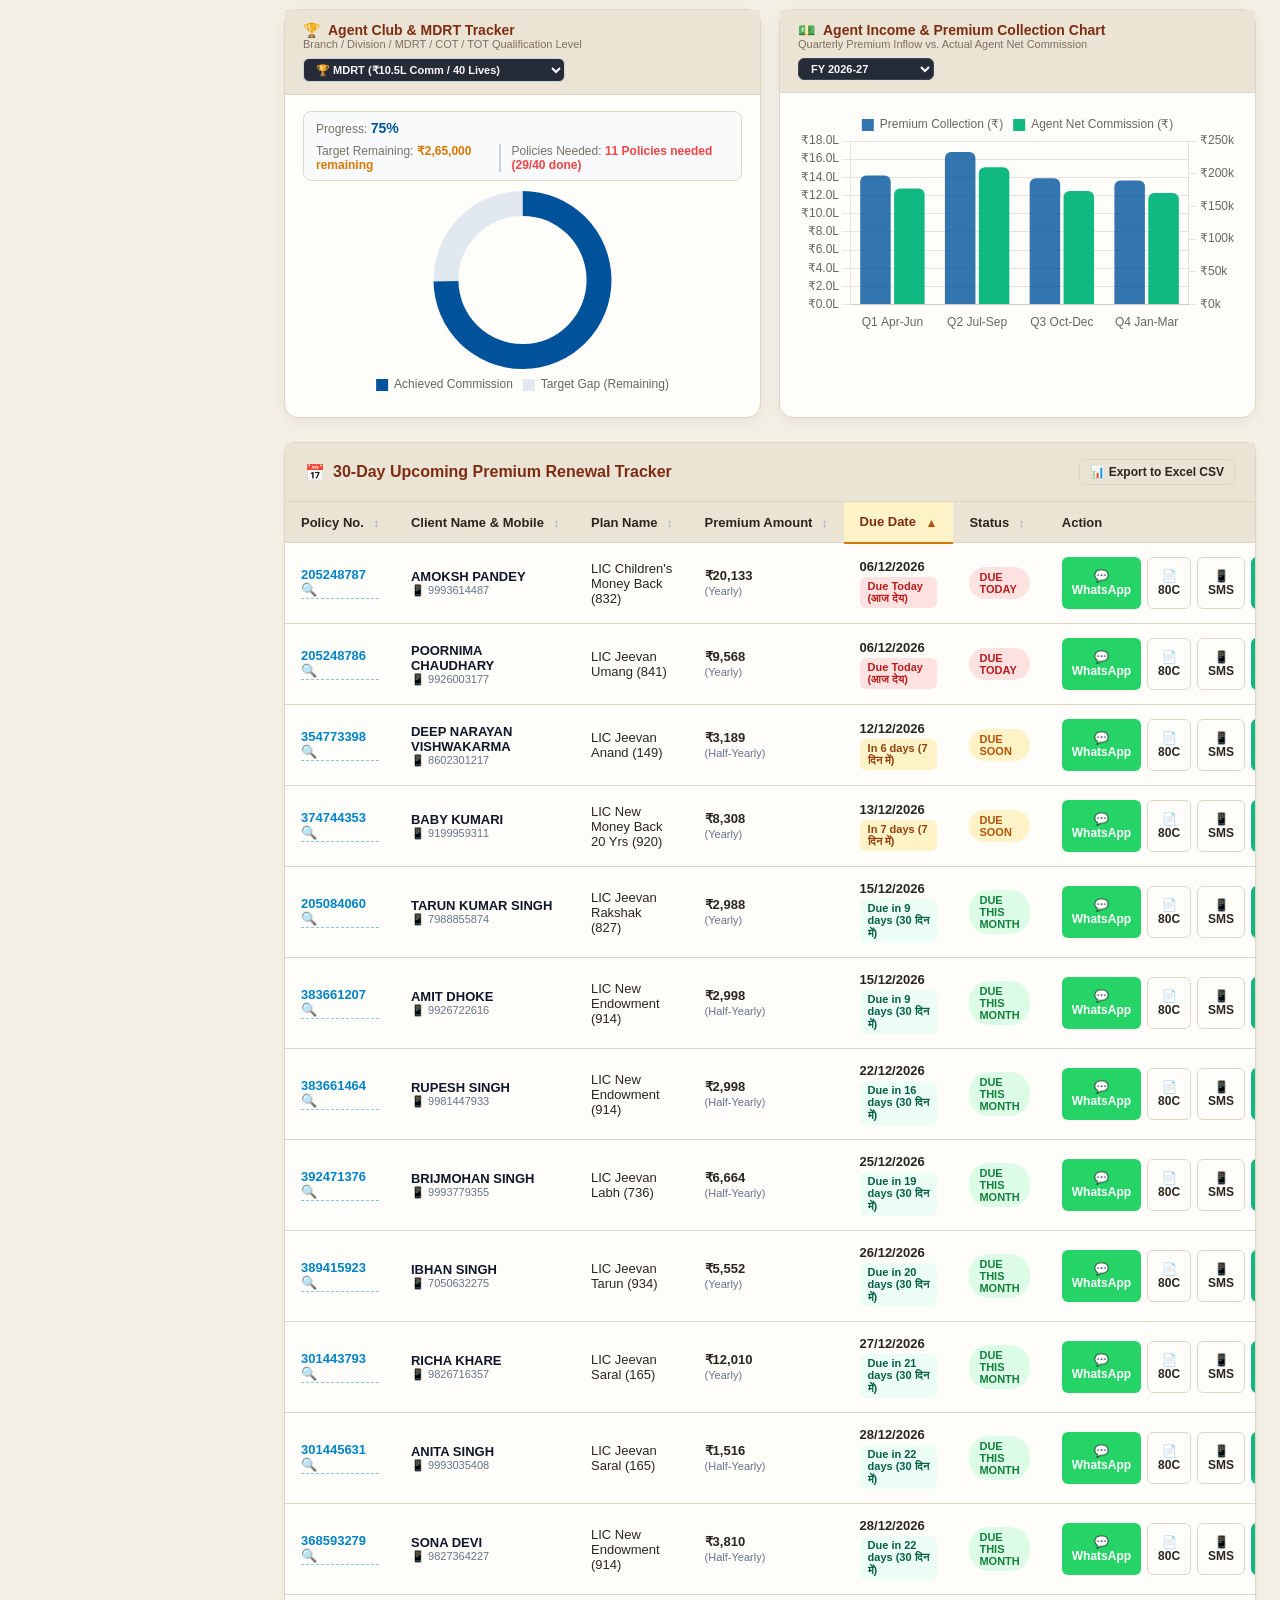
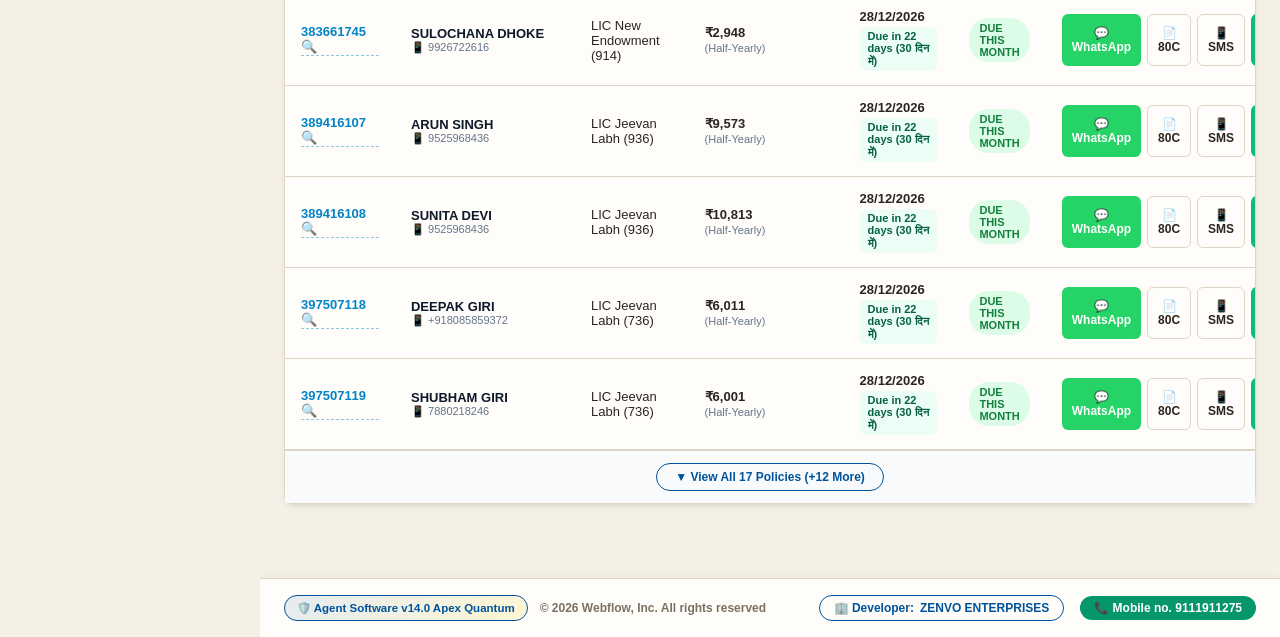
==== commit b90b6658: "feat: Synchronize full 720 policies from official portal CSV into database and UI" ====
--- a/index.html
+++ b/index.html
@@ -117,7 +117,7 @@
         <a class="nav-link" data-tab="tab-policies" onclick="switchAppTab('tab-policies')" style="cursor:pointer;">
           <span style="font-size:16px;">📑</span>
           <span>कुल पॉलिसियां</span>
-          <span class="badge badge-info" style="margin-left:auto; background:#0284c7; color:#fff; font-size:11px; padding:2px 7px; border-radius:10px; font-weight:bold;">706</span>
+          <span class="badge badge-info" style="margin-left:auto; background:#0284c7; color:#fff; font-size:11px; padding:2px 7px; border-radius:10px; font-weight:bold;">720</span>
         </a>
       </li>
 
@@ -185,7 +185,7 @@
           <a class="nav-link" onclick="openServicingModal()" style="font-size:12px; padding:6px 8px; cursor:pointer;">📝 सर्विसिंग व क्लेम फॉर्म</a>
           <a class="nav-link" onclick="openNachModal()" style="font-size:12px; padding:6px 8px; cursor:pointer;">🏦 NEFT / NACH स्टेटस</a>
           <a class="nav-link" onclick="openModal('modalLicPortals')" style="font-size:12px; padding:6px 8px; cursor:pointer;">🌐 आधिकारिक LIC पोर्टल्स</a>
-          <a class="nav-link" onclick="exportBackupJson()" style="font-size:12px; padding:6px 8px; cursor:pointer;">💾 डेटा बैकअप (706)</a>
+          <a class="nav-link" onclick="exportBackupJson()" style="font-size:12px; padding:6px 8px; cursor:pointer;">💾 डेटा बैकअप (720)</a>
           <a class="nav-link" onclick="openSupportModal()" style="font-size:12px; padding:6px 8px; cursor:pointer;">📞 हेल्पडेस्क व शाखा संपर्क</a>
         </div>
       </li>
@@ -327,7 +327,7 @@
       <div style="display:flex; flex-direction:column; align-items:center; text-align:center; padding-top:6px;">
         <div style="width:48px; height:48px; border-radius:12px; background:#dcfce7; display:flex; align-items:center; justify-content:center; font-size:24px; margin-bottom:8px;">📋</div>
         <div style="font-weight:800; color:#14532d; font-size:14px;">Show Data</div>
-        <div style="font-size:11px; color:#4ade80; font-weight:600; margin-top:2px;">All 706 Policies List</div>
+        <div style="font-size:11px; color:#4ade80; font-weight:600; margin-top:2px;">All 720 Policies List</div>
       </div>
     </div>
 
@@ -426,7 +426,7 @@
       <div style="display:flex; flex-direction:column; align-items:center; text-align:center; padding-top:6px;">
         <div style="width:48px; height:48px; border-radius:12px; background:#ffedd5; display:flex; align-items:center; justify-content:center; font-size:24px; margin-bottom:8px;">💾</div>
         <div style="font-weight:800; color:#9a3412; font-size:14px;">Data Backup</div>
-        <div style="font-size:11px; color:#fb923c; font-weight:600; margin-top:2px;">Export 706 Records</div>
+        <div style="font-size:11px; color:#fb923c; font-weight:600; margin-top:2px;">Export 720 Records</div>
       </div>
     </div>
 
@@ -717,7 +717,7 @@
       <div style="display:flex; justify-content:space-between; align-items:flex-start; width:100%;">
         <div style="min-width:0; flex:1;">
           <div style="font-size:11.5px; font-weight:700; text-transform:uppercase; color:var(--text-muted); letter-spacing:0.4px; white-space:nowrap; overflow:hidden; text-overflow:ellipsis;">1. Total Policy</div>
-          <div style="font-size:26px; font-weight:900; color:#00539B; margin:4px 0 2px 0; line-height:1.2;" id="kpiTotalPolicies">706</div>
+          <div style="font-size:26px; font-weight:900; color:#00539B; margin:4px 0 2px 0; line-height:1.2;" id="kpiTotalPolicies">720</div>
           <div style="font-size:11px; color:#10b981; font-weight:700; white-space:nowrap; overflow:hidden; text-overflow:ellipsis;">100% In-Force Portfolio ➔</div>
         </div>
         <div style="width:36px; height:36px; border-radius:8px; background:rgba(0,83,155,0.1); color:#00539B; display:flex; align-items:center; justify-content:center; font-size:18px; flex-shrink:0;">📋</div>
@@ -862,7 +862,7 @@
         </span>
         <span style="display:inline-flex; align-items:center; gap:6px;">
           <span style="width:12px; height:12px; background:#10B981; border-radius:3px; display:inline-block;"></span>
-          <span>In-Force Policies: <strong id="chartLegendPolicies">706</strong></span>
+          <span>In-Force Policies: <strong id="chartLegendPolicies">720</strong></span>
         </span>
       </div>
       <div style="color:var(--text-muted); font-size:11px;">
@@ -2749,7 +2749,7 @@
       <div style="display:flex; flex-direction:column; align-items:center; text-align:center; padding-top:6px;">
         <div style="width:48px; height:48px; border-radius:12px; background:#dcfce7; display:flex; align-items:center; justify-content:center; font-size:24px; margin-bottom:8px;">📋</div>
         <div style="font-weight:800; color:#14532d; font-size:14px;">Show Data</div>
-        <div style="font-size:11px; color:#4ade80; font-weight:600; margin-top:2px;">All 706 Policies List</div>
+        <div style="font-size:11px; color:#4ade80; font-weight:600; margin-top:2px;">All 720 Policies List</div>
       </div>
     </div>
 
@@ -2848,7 +2848,7 @@
       <div style="display:flex; flex-direction:column; align-items:center; text-align:center; padding-top:6px;">
         <div style="width:48px; height:48px; border-radius:12px; background:#ffedd5; display:flex; align-items:center; justify-content:center; font-size:24px; margin-bottom:8px;">💾</div>
         <div style="font-weight:800; color:#9a3412; font-size:14px;">Data Backup</div>
-        <div style="font-size:11px; color:#fb923c; font-weight:600; margin-top:2px;">Export 706 Records</div>
+        <div style="font-size:11px; color:#fb923c; font-weight:600; margin-top:2px;">Export 720 Records</div>
       </div>
     </div>
 
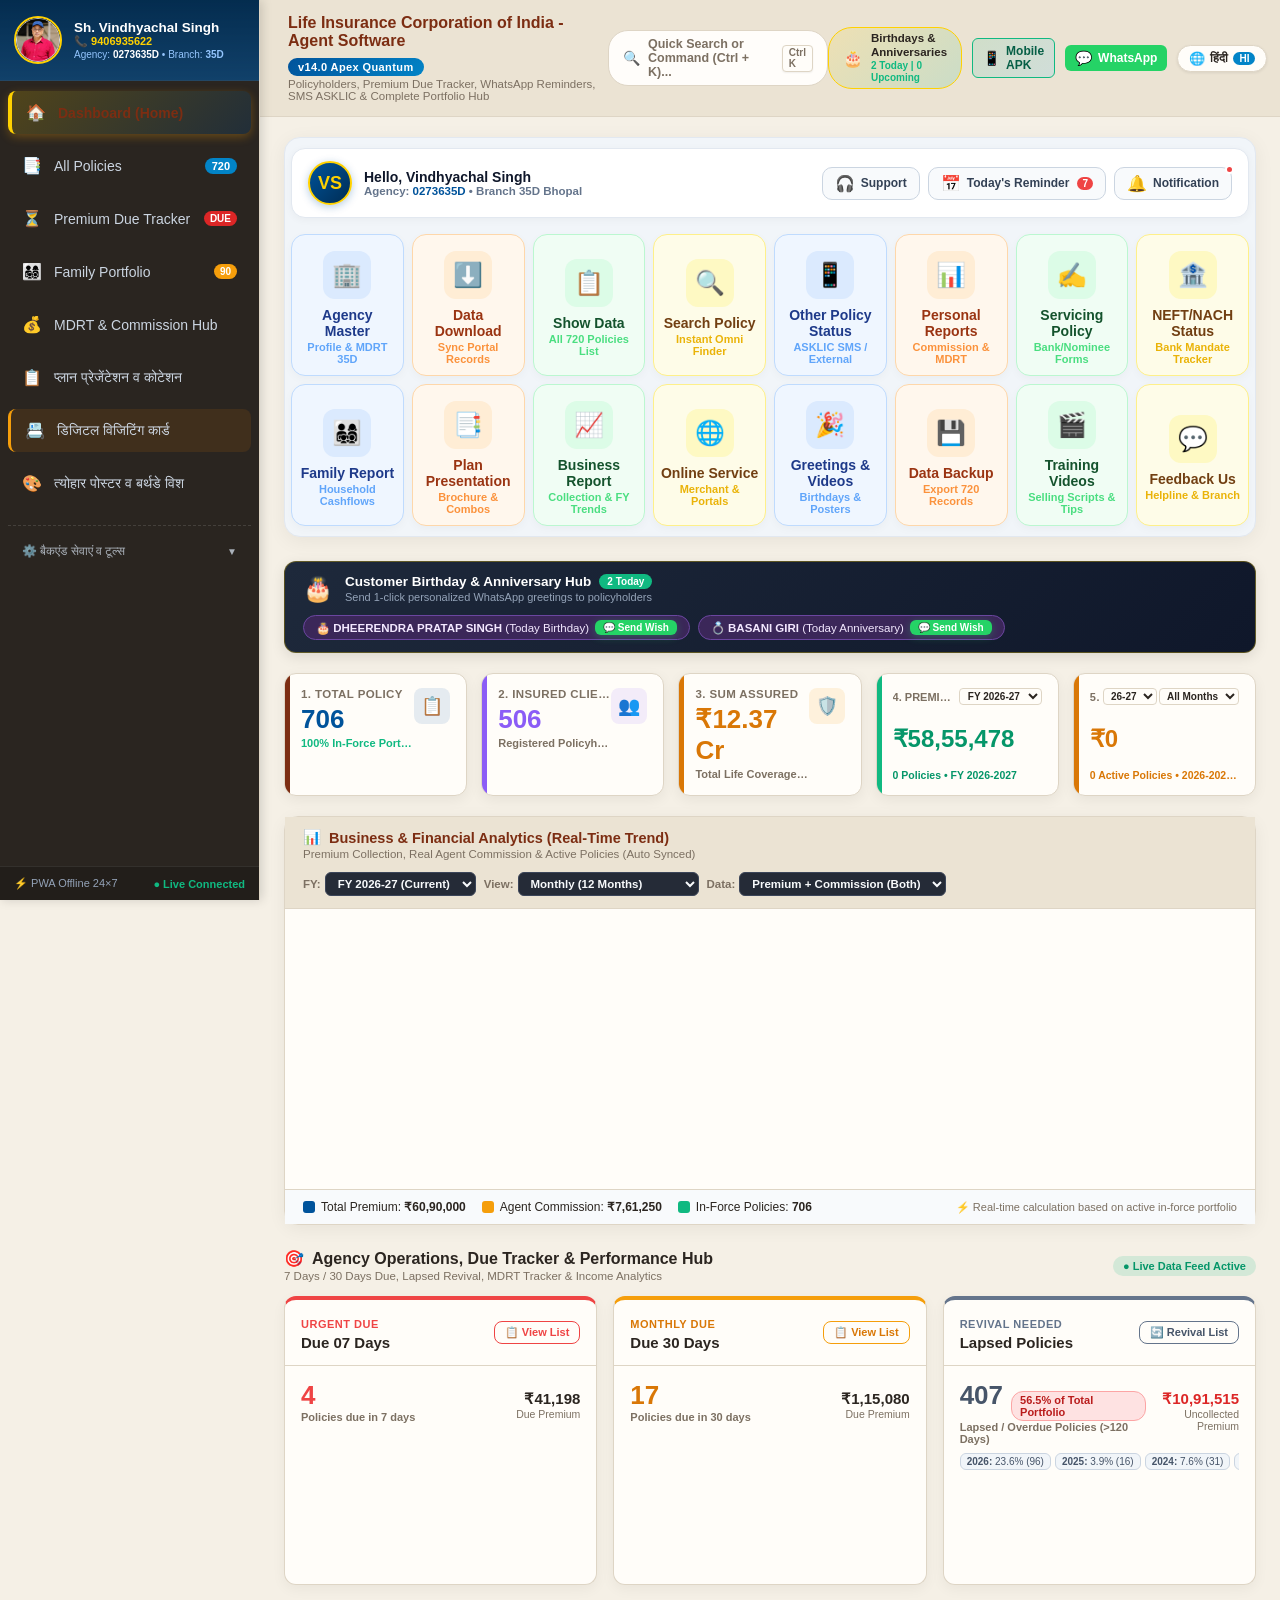
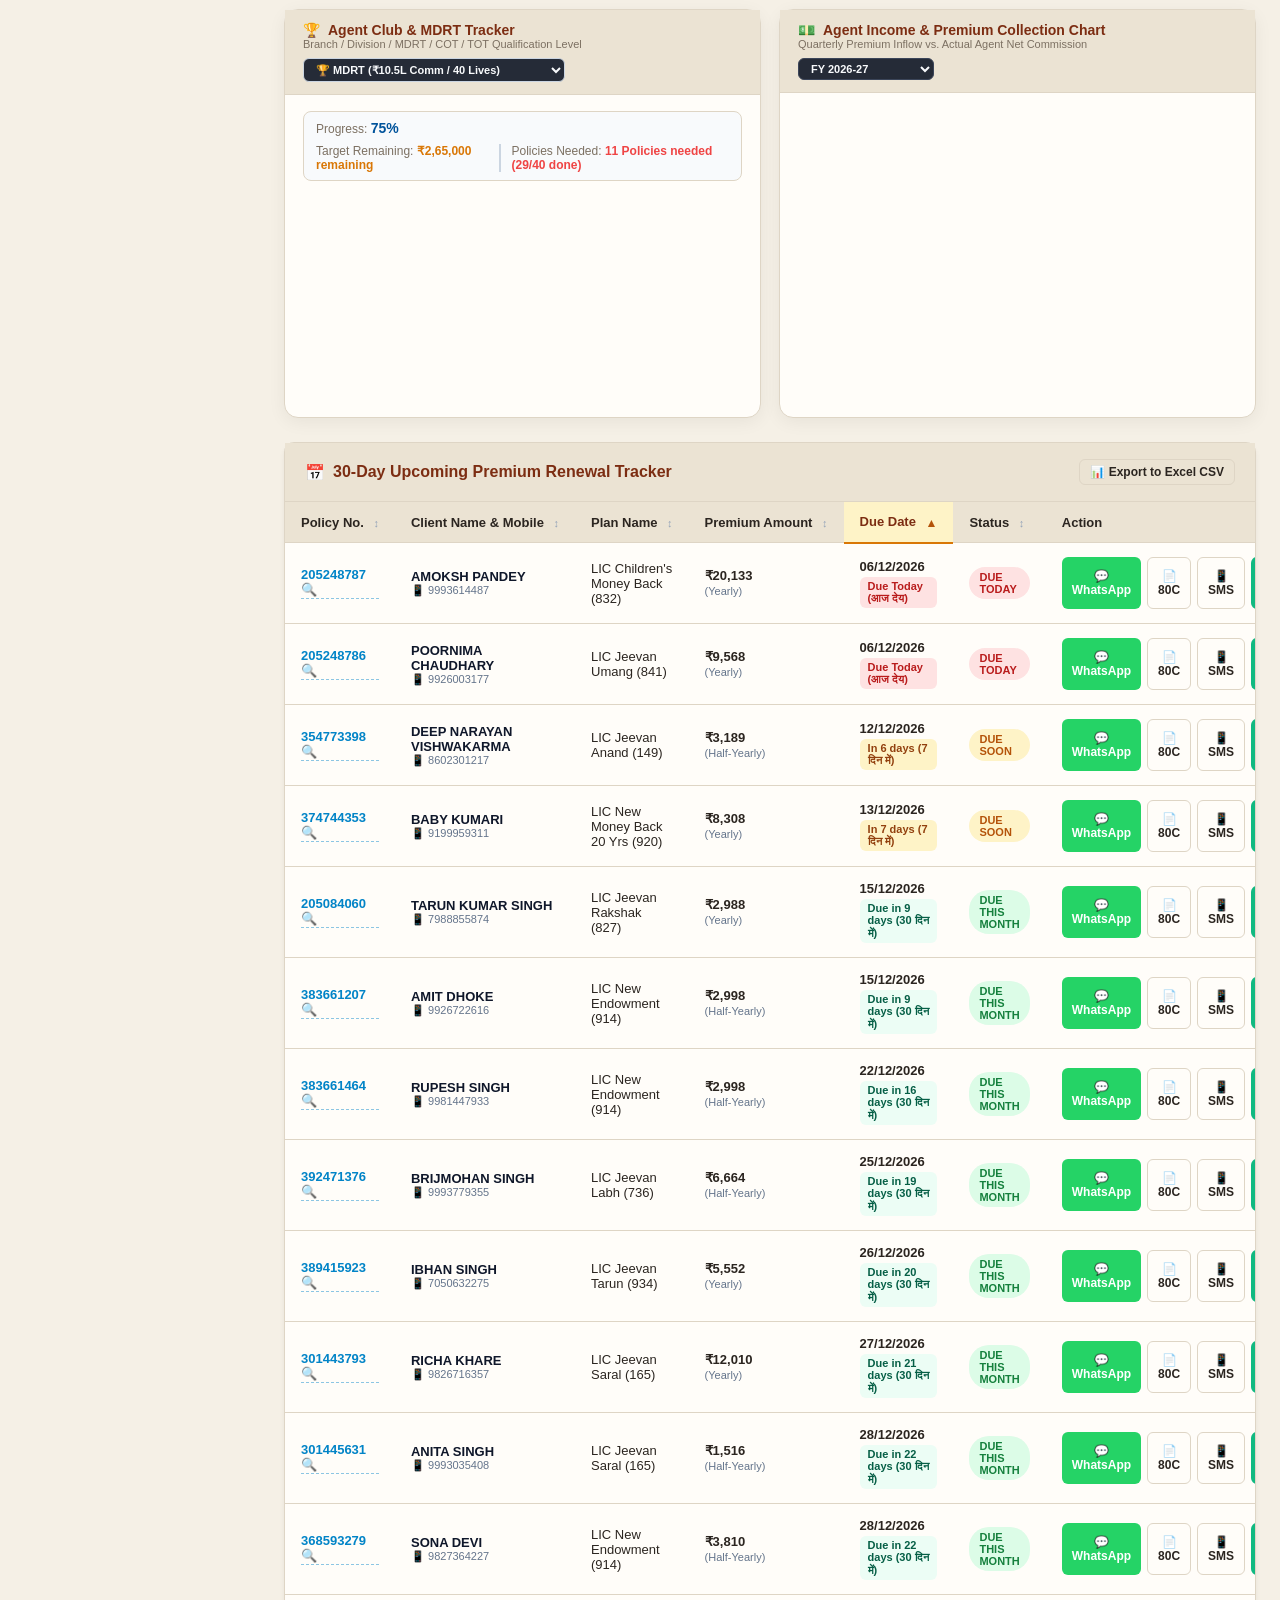
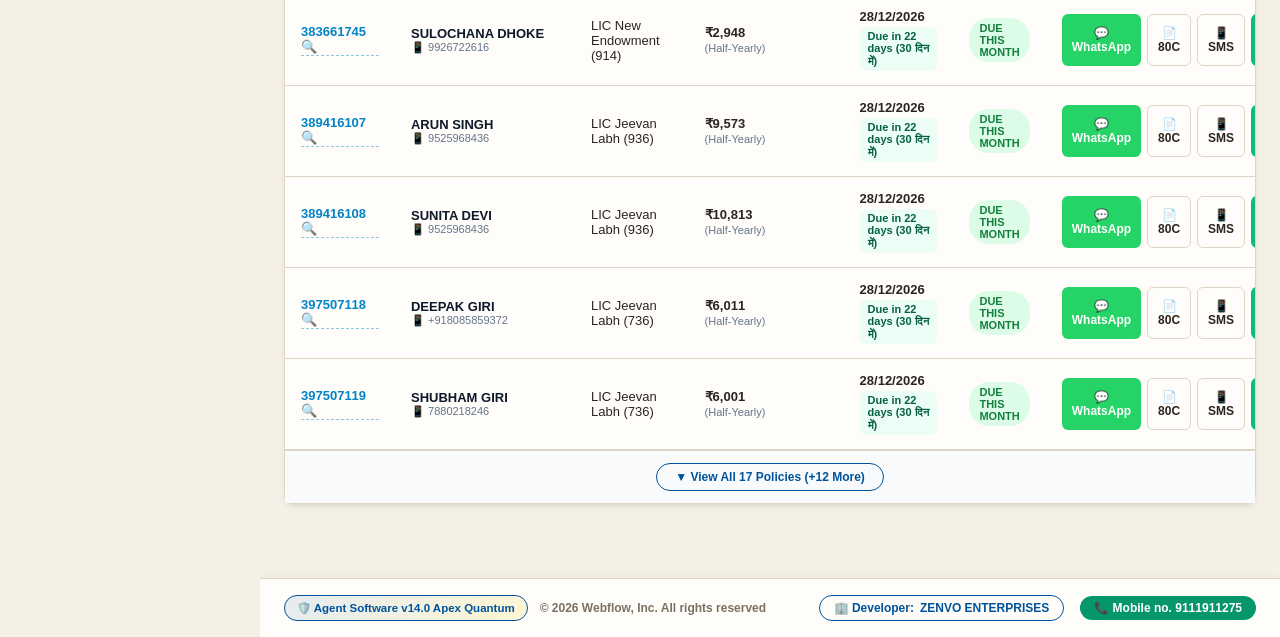
==== commit 63c77be9: "feat: Add Market 4-Super Addons (Magic Combo Creator, Smart Due Calendar, Daily Concept Status & Mat" ====
--- a/index.html
+++ b/index.html
@@ -5878,6 +5878,7 @@
   </button>
 </div>
 
+  <script src="js/market_super_addons.js?v=15.0"></script>
 </body>
 
 </html>
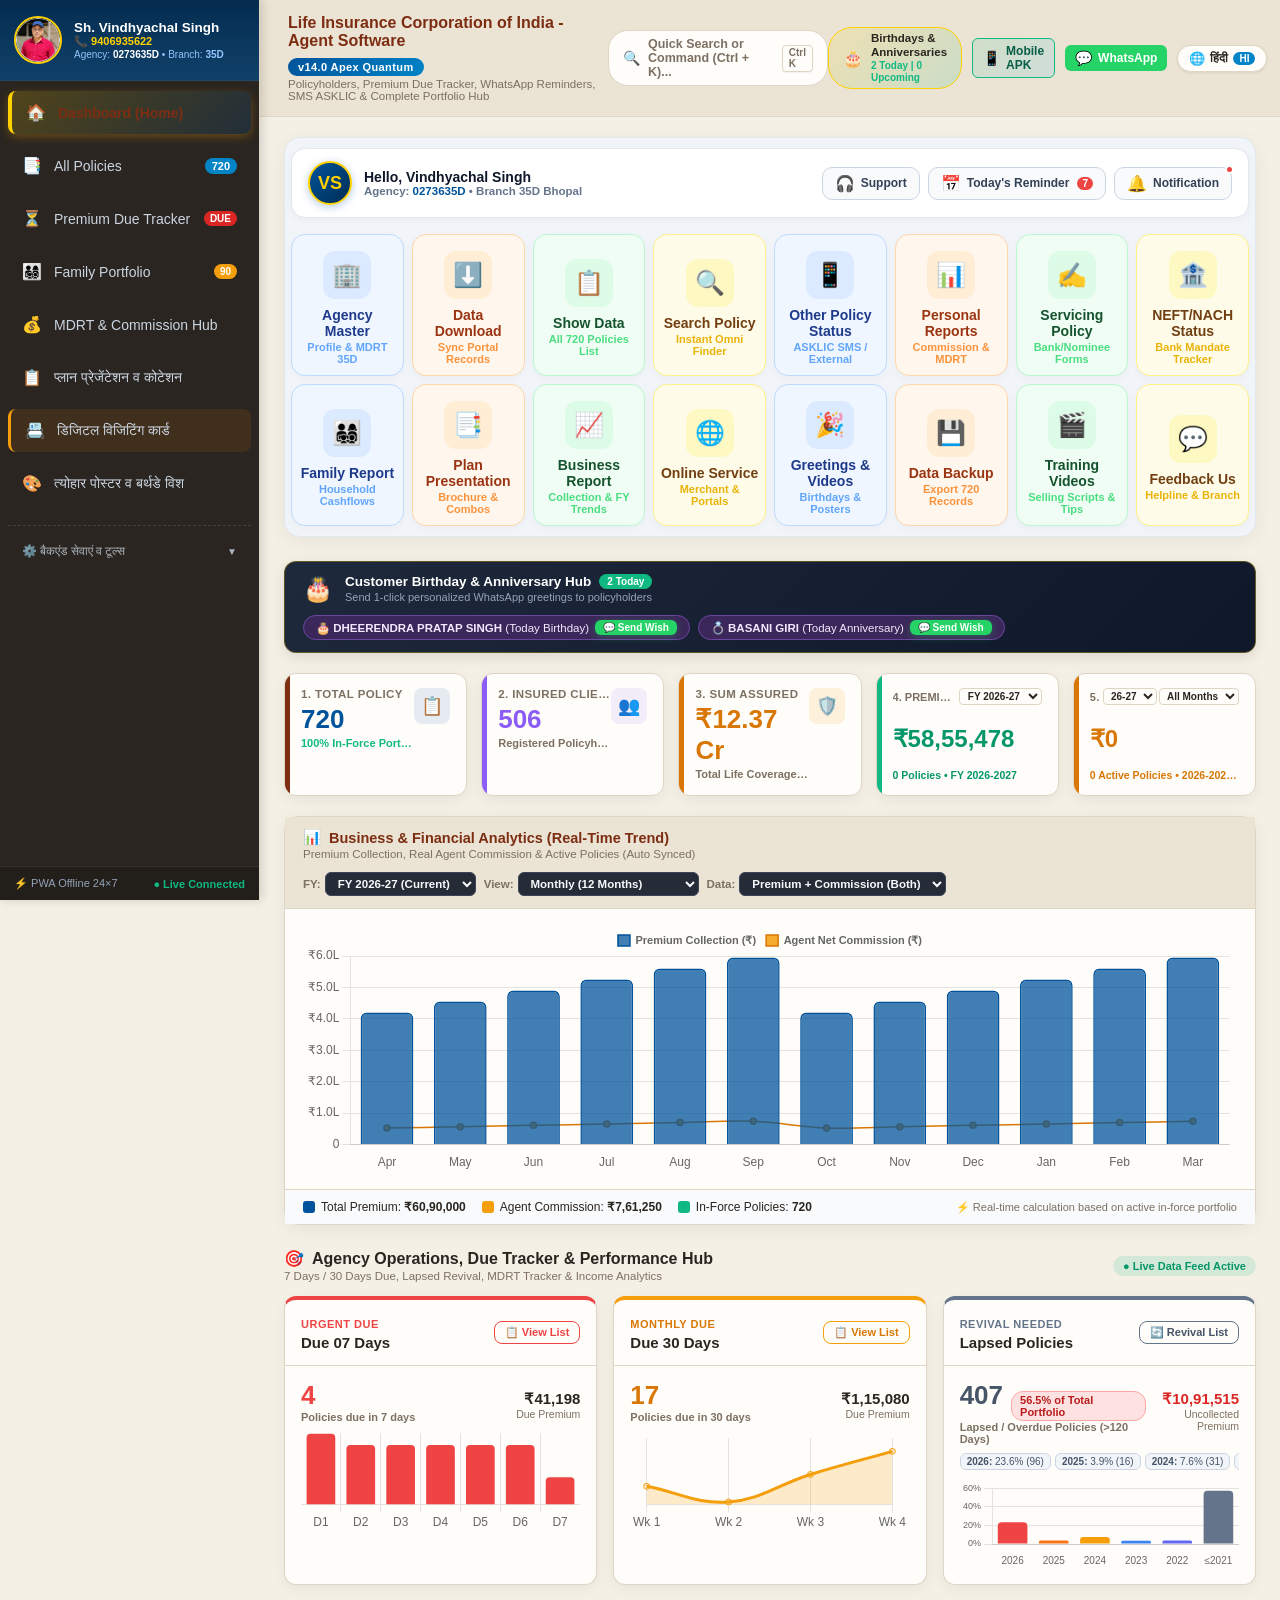
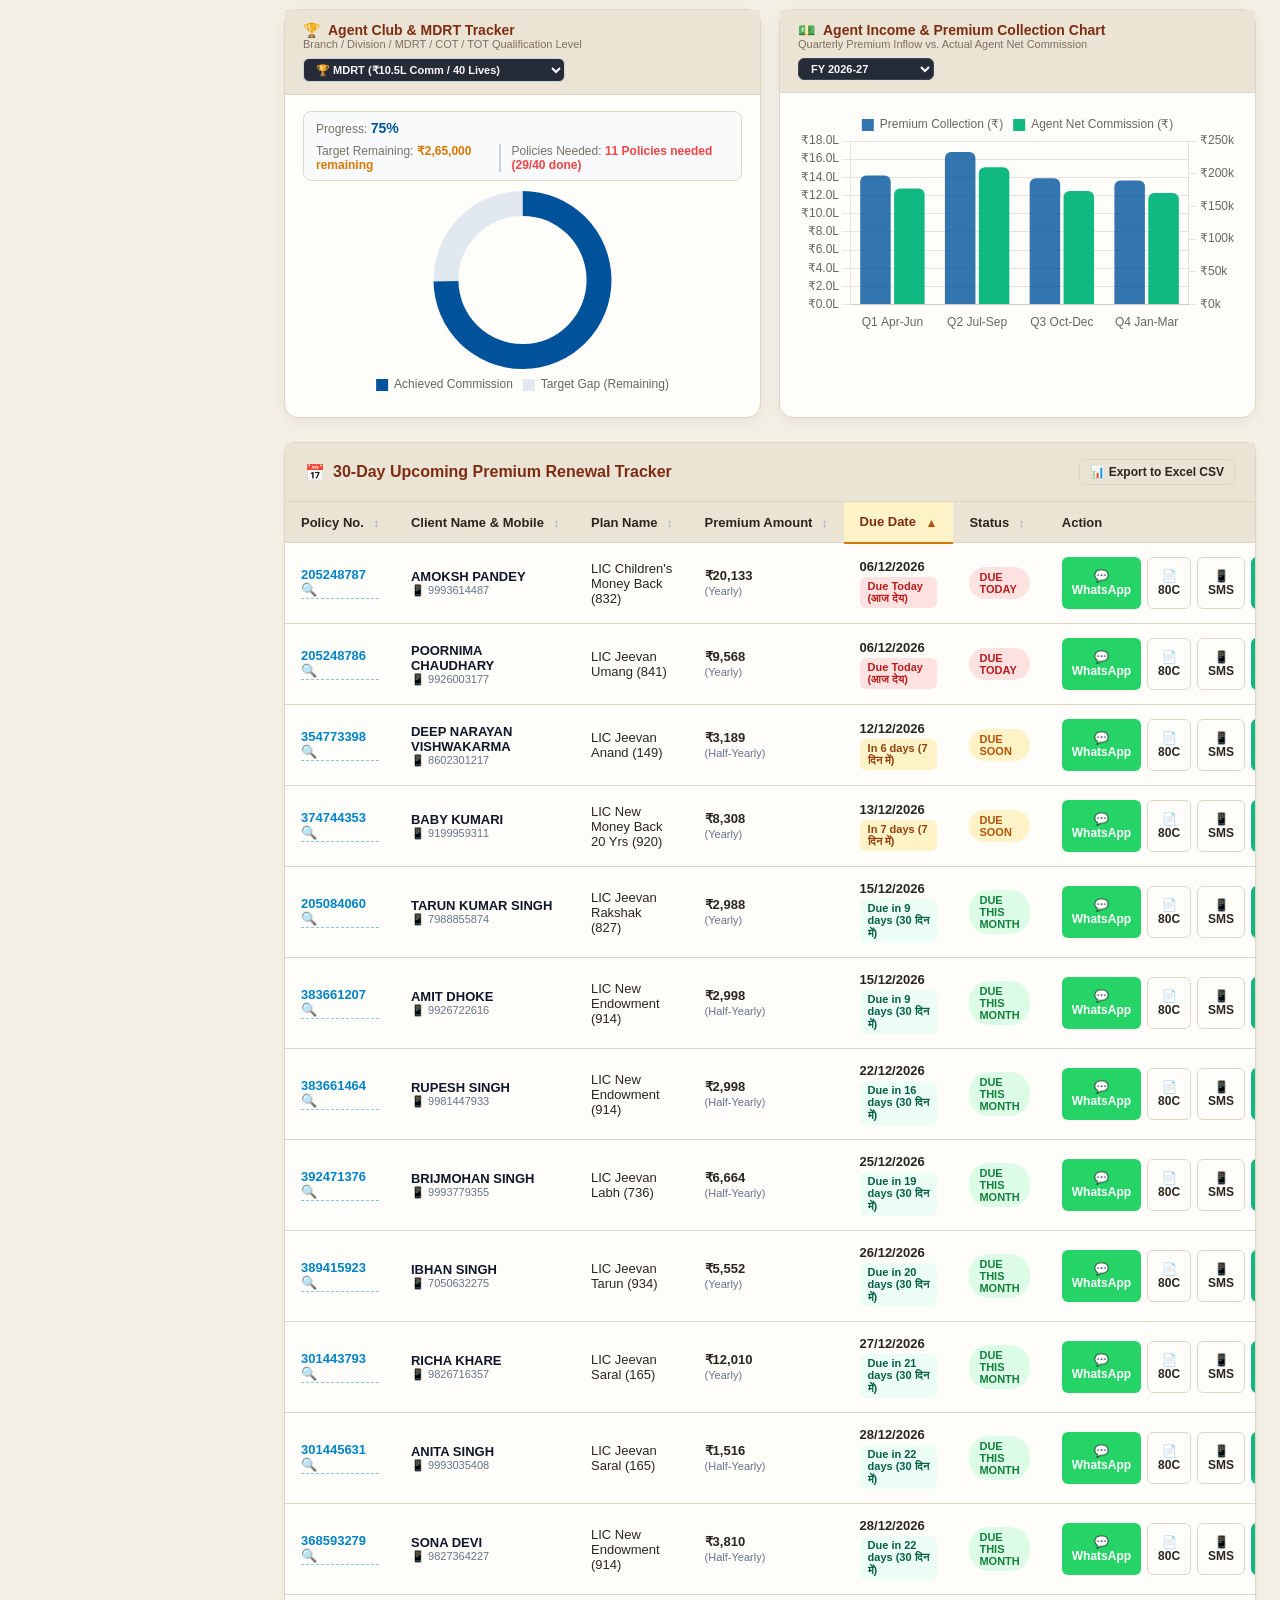
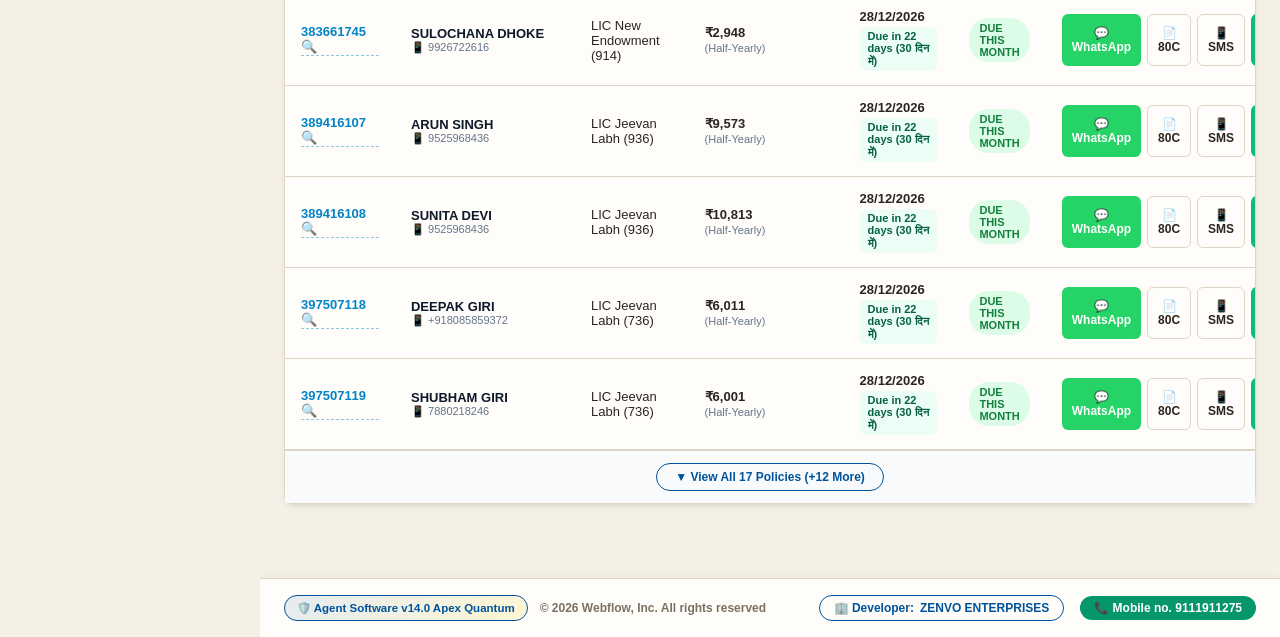
==== commit 3be32c7e: "fix: Universal Force-Flush 720 policies everywhere - bust browser/SW cache, purge obsolete 706 local" ====
--- a/index.html
+++ b/index.html
@@ -713,7 +713,7 @@
   <div style="display:grid; grid-template-columns: repeat(5, minmax(0, 1fr)); gap:14px; margin-bottom:20px;" class="top-5-kpi-grid">
     
     <!-- 1. Total Policy -->
-    <div class="stat-card blue clickable" onclick="switchAppTab('tab-policies')" style="border-radius:12px; padding:14px 16px; box-shadow:0 4px 14px rgba(0,0,0,0.06); cursor:pointer; flex-direction:column; align-items:stretch; min-width:0;" title="View all 706 policies">
+    <div class="stat-card blue clickable" onclick="switchAppTab('tab-policies')" style="border-radius:12px; padding:14px 16px; box-shadow:0 4px 14px rgba(0,0,0,0.06); cursor:pointer; flex-direction:column; align-items:stretch; min-width:0;" title="View all 720 policies">
       <div style="display:flex; justify-content:space-between; align-items:flex-start; width:100%;">
         <div style="min-width:0; flex:1;">
           <div style="font-size:11.5px; font-weight:700; text-transform:uppercase; color:var(--text-muted); letter-spacing:0.4px; white-space:nowrap; overflow:hidden; text-overflow:ellipsis;">1. Total Policy</div>
@@ -1379,7 +1379,7 @@
             <div class="card-actions">
               <input type="text" id="dueSearchInput" class="search-input" placeholder="🔍 नाम, फोन, पॉलिसी नं., प्लान या शहर खोजें..." oninput="renderDueTracker()">
               <select id="dueFilterSelect" class="filter-select" onchange="renderDueTracker()">
-                <option value="all">All Policies (706 Policies)</option>
+                <option value="all">All Policies (720 Policies)</option>
                 <option value="week">⏱️ अगले 7 दिन में देय (Due in 07 Days)</option>
                 <option value="month">📅 इस माह देय (Due in 30 Days / This Month)</option>
                 <option value="overdue">🚨 अतिदेय / व्यपगत (Lapsed / Overdue Policies)</option>
@@ -5827,12 +5827,12 @@
   <div id="printableArea" class="printable-area"></div>
 
   <!-- JAVASCRIPT ASSETS -->
-  <script src="js/lic_version_config.js?v=13.0.1793123723.1793123561.1793123403.1793123126.1793122560.1793121705.1793121525_1793101707"></script>
+  <script src="js/lic_version_config.js?v=15.0.1793528031"></script>
   <script src="js/chart.umd.min.js"></script>
-  <script src="data/lic_database.js?v=13.0.1793123723.1793123561.1793123403.1793123126.1793122560.1793121705.1793121525_1793117664"></script>
+  <script src="data/lic_database.js?v=15.0.1793528031"></script>
   <script src="js/lic_plans.js?v=12.0"></script>
-  <script src="js/app.js?v=1793127948_14.0.1793126044_1793125895_1793123723_1793123561_1793123403_1793123126_1793122560_1793121705_13.0.1793121705.1793121525.1793121263_1793118609"></script>
-<script src="js/dashboard_overview.js?v=13.0.1793123723.1793123561.1793123403.1793123126.1793122560.1793121705.1793121525_1793118609"></script>
+  <script src="js/app.js?v=15.0.1793528031"></script>
+<script src="js/dashboard_overview.js?v=15.0.1793528031"></script>
   <script src="js/v10_sovereign_engine.js?v=10.0"></script>
   <script src="js/v12_genesis_engine.js?v=12.0"></script>
   <script src="js/ps_enterprise_suite.js?v=13.0.1793123723.1793123561.1793123403.1793123126.1793122560.1793121705.1793121525_1793101707"></script>
